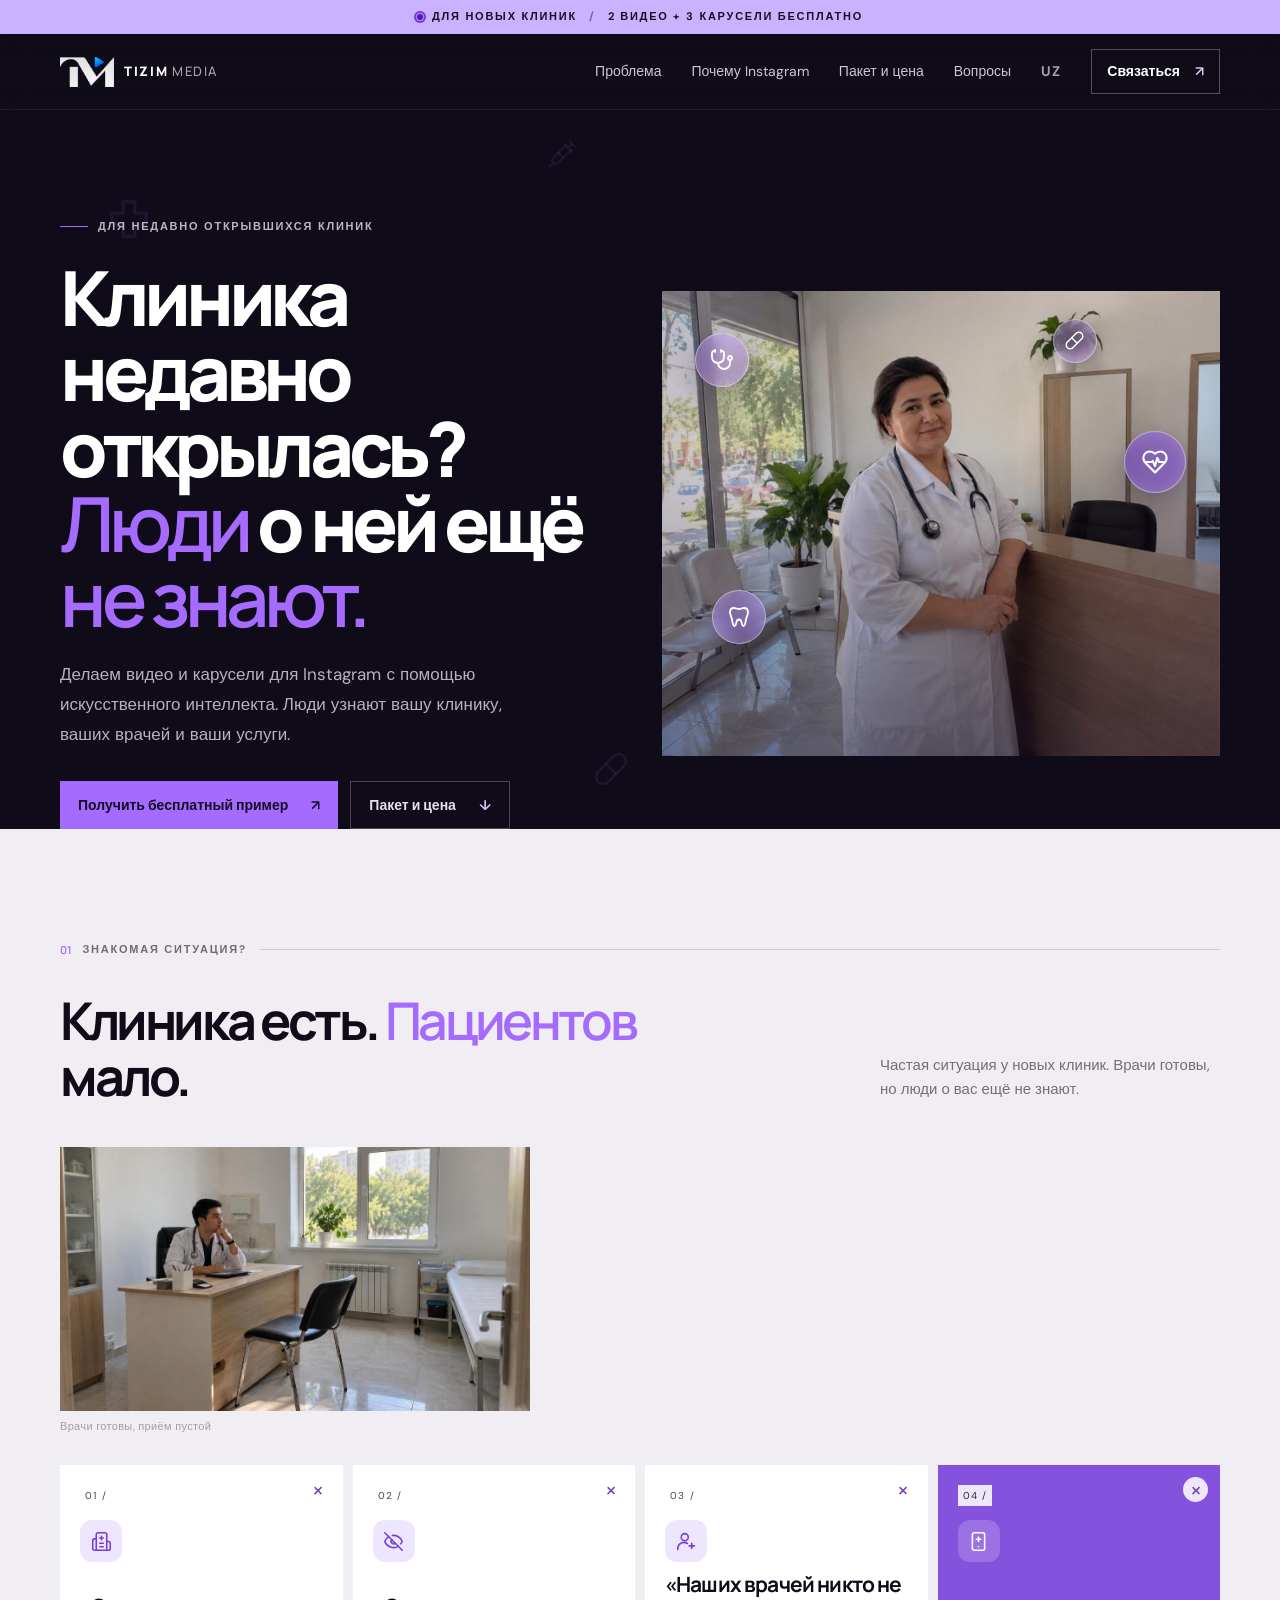
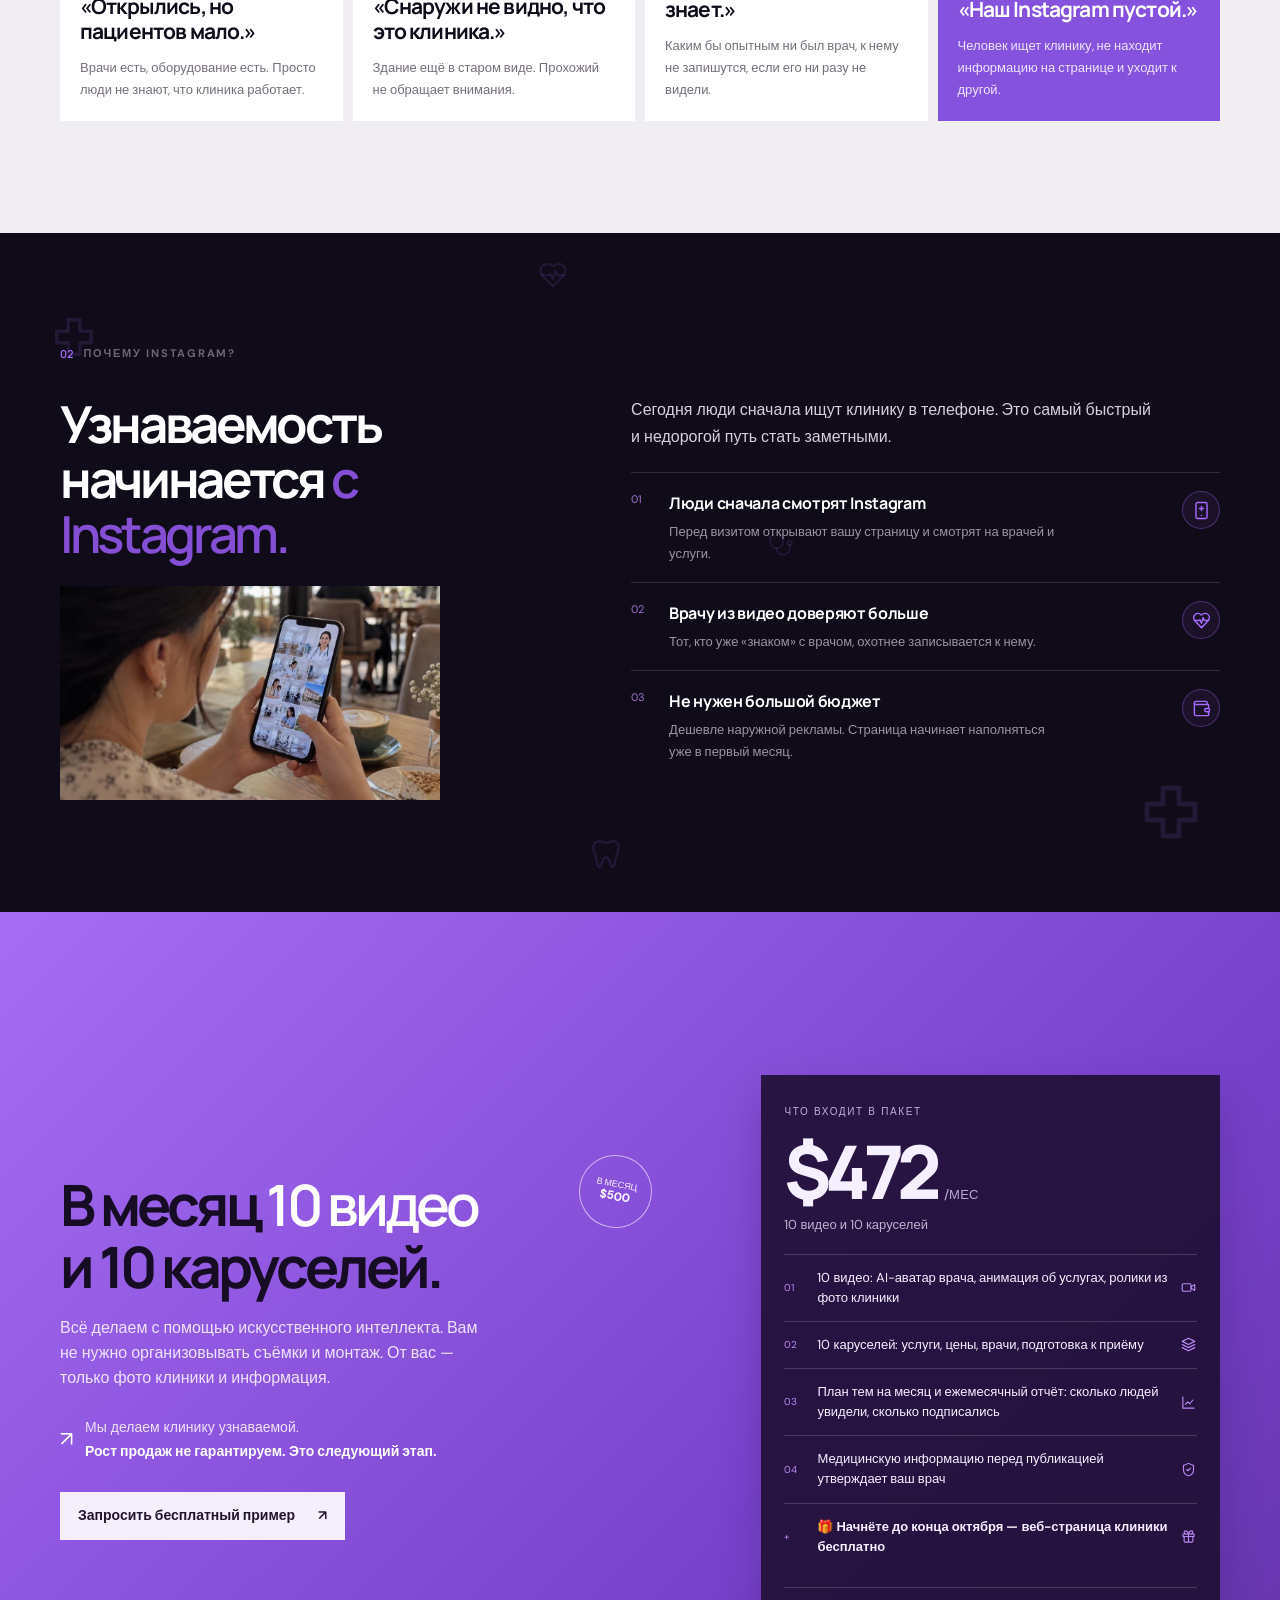
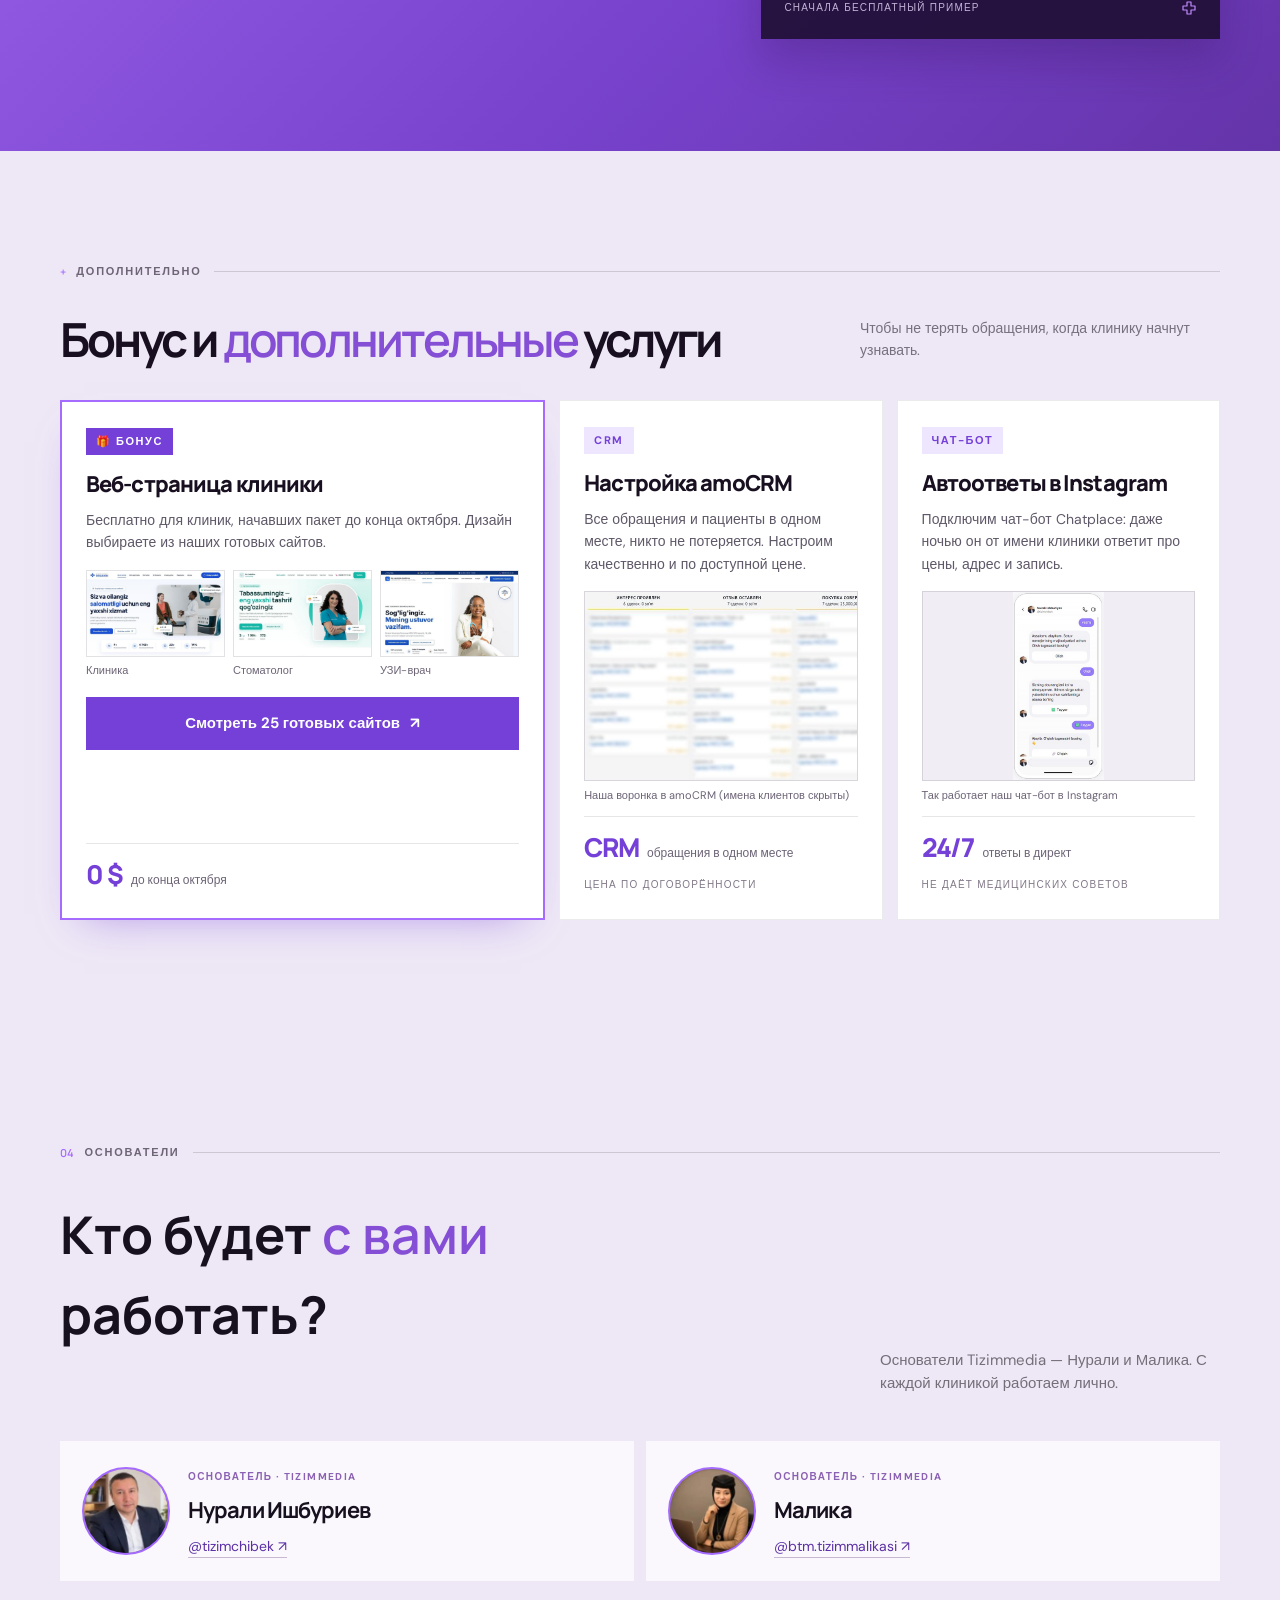
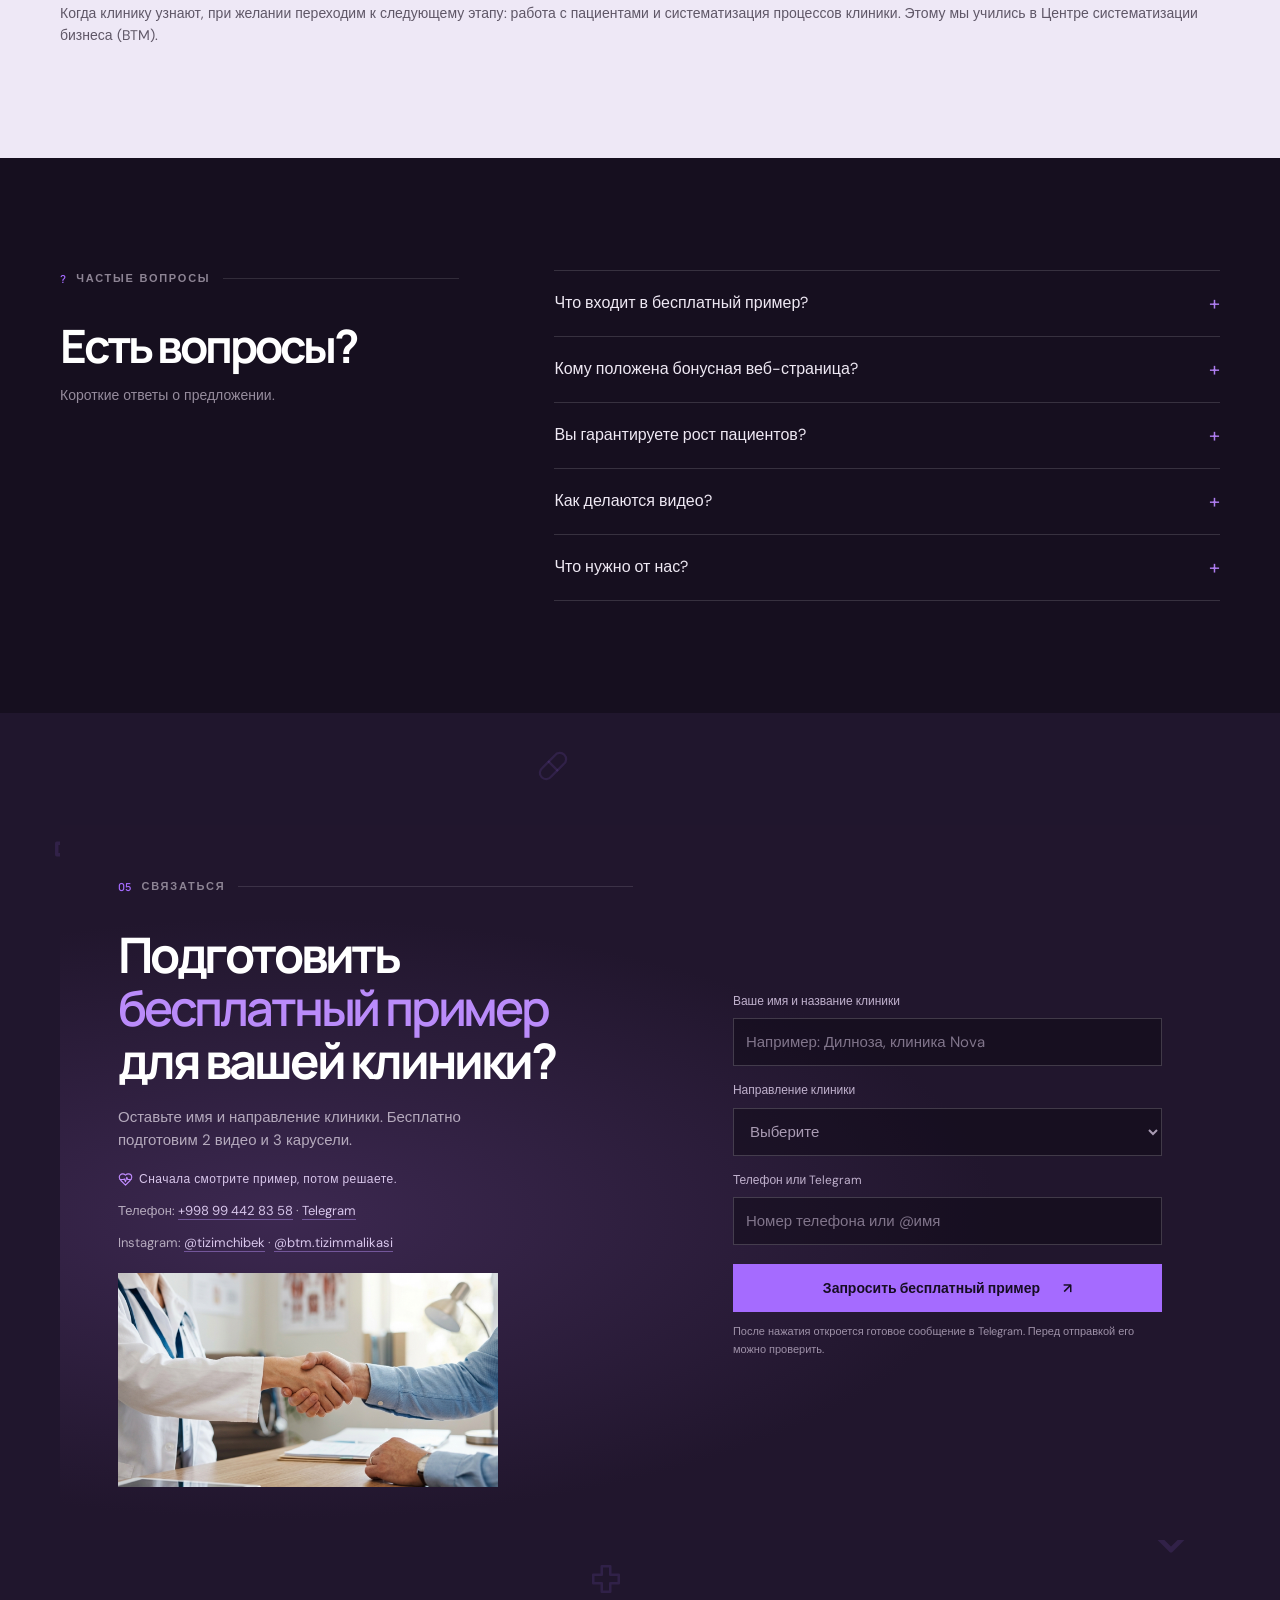
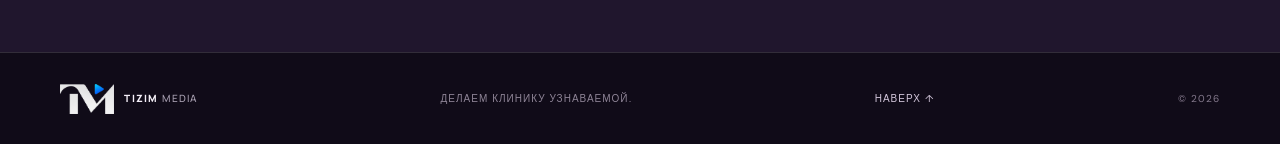
==== ru/index.html @ add9dafe "Animatsiyalar va tibbiy ikonkalar qo'shildi - Tibbiy SVG ikonkalar to'plami (stetoskop, yurak urishi" ====
<!doctype html>
<html lang="ru">
  <head>
    <meta charset="UTF-8" />
    <meta name="viewport" content="width=device-width, initial-scale=1.0" />
    <meta name="theme-color" content="#100b18" />
    <meta name="description" content="Tizimmedia — видео и карусели для Instagram новых клиник с помощью ИИ. 10 видео + 10 каруселей в месяц — $500. Сначала бесплатный пример." />
    <title>Tizimmedia — сделаем вашу новую клинику узнаваемой в Instagram</title>
    <link rel="canonical" href="https://taklif.tizimchibek.uz/ru/" />
    <link rel="alternate" hreflang="uz" href="https://taklif.tizimchibek.uz/" />
    <link rel="alternate" hreflang="ru" href="https://taklif.tizimchibek.uz/ru/" />
    <meta property="og:type" content="website" />
    <meta property="og:site_name" content="Tizimmedia" />
    <meta property="og:locale" content="ru_RU" />
    <meta property="og:url" content="https://taklif.tizimchibek.uz/ru/" />
    <meta property="og:title" content="Tizimmedia — сделаем вашу новую клинику узнаваемой в Instagram" />
    <meta property="og:description" content="10 видео и 10 каруселей в месяц — $500. Сначала 2 видео и 3 карусели бесплатно." />
    <meta property="og:image" content="https://taklif.tizimchibek.uz/og-image-ru.png" />
    <meta property="og:image:width" content="1200" />
    <meta property="og:image:height" content="630" />
    <meta name="twitter:card" content="summary_large_image" />
    <meta name="twitter:image" content="https://taklif.tizimchibek.uz/og-image-ru.png" />
    <link rel="icon" type="image/png" href="../favicon.png" />
    <link rel="preconnect" href="https://fonts.googleapis.com" />
    <link rel="preconnect" href="https://fonts.gstatic.com" crossorigin />
    <link href="https://fonts.googleapis.com/css2?family=DM+Sans:wght@400;500;600;700&family=Manrope:wght@400;500;600;700;800&display=swap" rel="stylesheet" />
    <link rel="stylesheet" href="../styles.css" />
    <link rel="stylesheet" href="../motion.css" />
    <script src="../app.js" defer></script>
  </head>
  <body>
    <svg class="icon-sprite" width="0" height="0" aria-hidden="true" focusable="false"><defs><symbol id="i-stetho" viewBox="0 0 24 24"><path d="M11 2v2M5 2v2"/><path d="M5 3H4a2 2 0 0 0-2 2v4a6 6 0 0 0 12 0V5a2 2 0 0 0-2-2h-1"/><path d="M8 15a6 6 0 0 0 12 0v-3"/><circle cx="20" cy="10" r="2"/></symbol><symbol id="i-heart" viewBox="0 0 24 24"><path d="M19 14c1.5-1.5 3-3.2 3-5.5A5.5 5.5 0 0 0 16.5 3c-1.8 0-3 .5-4.5 2-1.5-1.5-2.7-2-4.5-2A5.5 5.5 0 0 0 2 8.5c0 2.3 1.5 4 3 5.5l7 7Z"/><path d="M3.2 12h6.3l.5-1 2 4.5 2-7 1.5 3.5h5.3"/></symbol><symbol id="i-tooth" viewBox="0 0 24 24"><path d="M7 3C4.5 3 3 5 3 7.5c0 2 1 3.5 1.5 5 .6 2 .8 4 1.3 6 .3 1.3.8 2.5 1.7 2.5 1.2 0 1.4-1.6 1.7-3 .3-1.6.7-3.5 2.8-3.5s2.5 1.9 2.8 3.5c.3 1.4.5 3 1.7 3 .9 0 1.4-1.2 1.7-2.5.5-2 .7-4 1.3-6 .5-1.5 1.5-3 1.5-5C21 5 19.5 3 17 3c-2 0-3 1-5 1S9 3 7 3Z"/></symbol><symbol id="i-pill" viewBox="0 0 24 24"><path d="m10.5 20.5 10-10a5 5 0 1 0-7-7l-10 10a5 5 0 1 0 7 7Z"/><path d="m8.5 8.5 7 7"/></symbol><symbol id="i-cross" viewBox="0 0 24 24"><path d="M9 3h6v6h6v6h-6v6H9v-6H3V9h6z"/></symbol><symbol id="i-hospital" viewBox="0 0 24 24"><path d="M12 6v4M14 8h-4M14 14h-4M14 18h-4"/><path d="M18 12h2a2 2 0 0 1 2 2v6a2 2 0 0 1-2 2H4a2 2 0 0 1-2-2v-9a2 2 0 0 1 2-2h2"/><path d="M18 22V4a2 2 0 0 0-2-2H8a2 2 0 0 0-2 2v18"/></symbol><symbol id="i-eyeoff" viewBox="0 0 24 24"><path d="M10.7 5.1A10.7 10.7 0 0 1 22 12a13 13 0 0 1-1.7 2.7"/><path d="M14.1 14.2a3 3 0 0 1-4.2-4.2"/><path d="M17.5 17.5A10.7 10.7 0 0 1 2 12a13.2 13.2 0 0 1 4.5-5.5"/><path d="m2 2 20 20"/></symbol><symbol id="i-doctor" viewBox="0 0 24 24"><circle cx="10" cy="7" r="4"/><path d="M2 21v-1a7 7 0 0 1 11-5.7"/><path d="M18 14v6M15 17h6"/></symbol><symbol id="i-phone" viewBox="0 0 24 24"><rect x="5" y="2" width="14" height="20" rx="2"/><path d="M12 18h.01"/><path d="M12 7v5M9.5 9.5h5"/></symbol><symbol id="i-wallet" viewBox="0 0 24 24"><path d="M19 7V4a1 1 0 0 0-1-1H5a2 2 0 0 0 0 4h15a1 1 0 0 1 1 1v4h-3a2 2 0 0 0 0 4h3a1 1 0 0 0 1-1v-2a1 1 0 0 0-1-1"/><path d="M3 5v14a2 2 0 0 0 2 2h15a1 1 0 0 0 1-1v-4"/></symbol><symbol id="i-video" viewBox="0 0 24 24"><path d="m16 13 5.2 3.5a.5.5 0 0 0 .8-.4V7.9a.5.5 0 0 0-.8-.4L16 11"/><rect x="2" y="6" width="14" height="12" rx="2"/></symbol><symbol id="i-layers" viewBox="0 0 24 24"><path d="m12 2 10 5-10 5L2 7z"/><path d="m2 17 10 5 10-5M2 12l10 5 10-5"/></symbol><symbol id="i-chart" viewBox="0 0 24 24"><path d="M3 3v18h18"/><path d="m7 15 4-4 3 3 5-6"/></symbol><symbol id="i-shield" viewBox="0 0 24 24"><path d="M20 13c0 5-3.5 7.5-7.7 8.9a1 1 0 0 1-.6 0C7.5 20.5 4 18 4 13V6a1 1 0 0 1 1-1c2 0 4.5-1.2 6.2-2.7a1.2 1.2 0 0 1 1.6 0C14.5 3.8 17 5 19 5a1 1 0 0 1 1 1z"/><path d="m9 12 2 2 4-4"/></symbol><symbol id="i-gift" viewBox="0 0 24 24"><rect x="3" y="8" width="18" height="4" rx="1"/><path d="M12 8v13M19 12v7a2 2 0 0 1-2 2H7a2 2 0 0 1-2-2v-7"/><path d="M7.5 8a2.5 2.5 0 0 1 0-5C9 3 11 5 12 8c1-3 3-5 4.5-5a2.5 2.5 0 0 1 0 5"/></symbol><symbol id="i-syringe" viewBox="0 0 24 24"><path d="m18 2 4 4M17 7l3-3M14 4l6 6"/><path d="M19 9 8.7 19.3c-1 1-2.5 1-3.4 0l-.6-.6c-1-1-1-2.5 0-3.4L15 5"/><path d="m9 11 4 4M5 19l-3 3"/></symbol></defs></svg>
    <div class="announcement"><span class="announcement-dot"></span> ДЛЯ НОВЫХ КЛИНИК <span class="announcement-divider">/</span> 2 ВИДЕО + 3 КАРУСЕЛИ БЕСПЛАТНО</div>
    <header class="site-header">
      <a class="brand" href="#top" aria-label="На главную"><span class="brand-mark"><img src="../logo-mark.png" alt="Логотип Tizimmedia" /></span><span>TIZIM<span class="brand-light">MEDIA</span></span></a>
      <button class="menu-toggle" aria-label="Открыть меню" data-open-label="Открыть меню" data-close-label="Закрыть меню" aria-expanded="false"><span></span><span></span></button>
      <nav class="main-nav" aria-label="Главное меню">
        <a href="#muammo">Проблема</a><a href="#instagram">Почему Instagram</a><a href="#taklif">Пакет и цена</a><a href="#savollar">Вопросы</a><a class="nav-lang" href="../" lang="uz" hreflang="uz" aria-label="O‘zbekcha versiya">UZ</a>
        <a class="nav-cta" href="#aloqa">Связаться <span>↗</span></a>
      </nav>
    </header>

    <main id="top">
      <section class="hero section-wrap"><div class="med-bg" aria-hidden="true"><span><svg class="ico" aria-hidden="true"><use href="#i-cross"/></svg></span><span><svg class="ico" aria-hidden="true"><use href="#i-syringe"/></svg></span><span><svg class="ico" aria-hidden="true"><use href="#i-cross"/></svg></span><span><svg class="ico" aria-hidden="true"><use href="#i-pill"/></svg></span><span><svg class="ico" aria-hidden="true"><use href="#i-stetho"/></svg></span></div>
        <div class="hero-copy">
          <div class="eyebrow"><span class="eyebrow-line"></span> ДЛЯ НЕДАВНО ОТКРЫВШИХСЯ КЛИНИК</div>
          <h1>Клиника недавно открылась?<br /><span>Люди</span> о ней ещё <span>не знают.</span></h1>
          <p class="hero-lead">Делаем видео и карусели для Instagram с помощью искусственного интеллекта. Люди узнают вашу клинику, ваших врачей и ваши услуги.</p>
          <div class="hero-actions"><a class="button button-primary" href="#aloqa">Получить бесплатный пример <span>↗</span></a><a class="button button-quiet" href="#taklif">Пакет и цена <span>↓</span></a></div>
        </div>
        <div class="hero-art" aria-label="Пример Instagram-страницы клиники">
          <div class="art-glow"></div><div class="med-float" aria-hidden="true"><span class="med-chip chip-a"><svg class="ico" aria-hidden="true"><use href="#i-stetho"/></svg></span><span class="med-chip chip-b"><svg class="ico" aria-hidden="true"><use href="#i-heart"/></svg></span><span class="med-chip chip-c"><svg class="ico" aria-hidden="true"><use href="#i-tooth"/></svg></span><span class="med-chip chip-d"><svg class="ico" aria-hidden="true"><use href="#i-pill"/></svg></span><svg class="ecg" viewBox="0 0 600 70" preserveAspectRatio="none"><path d="M0 40h150l10-14 12 30 14-52 14 46 10-10h130l10-14 12 30 14-52 14 46 10-10H600"/></svg></div><div class="orbit orbit-one"></div><div class="orbit orbit-two"></div>
          <div class="art-cross">+</div>
          <div class="art-note note-top"><span class="note-icon">✳</span><span>ЗНАКОМИМ<br /><b>С КЛИНИКОЙ</b></span></div>
          <div class="phone-card">
            <div class="phone-top"><span class="phone-camera"></span><span>СТРАНИЦА КЛИНИКИ</span><span>•••</span></div>
            <div class="phone-image"><div class="image-halo"></div><div class="doctor-shape"><span class="doctor-head"></span><span class="doctor-body"></span></div><span class="image-caption">ЗНАКОМСТВО<br />С ВРАЧОМ</span><span class="image-tag">AI ВИДЕО</span></div>
            <div class="phone-controls"><span>♡</span><span>◇</span><span>⌑</span><span class="control-save">▱</span></div>
            <div class="phone-text"><b>Познакомьтесь с нашим врачом</b><br /><span>Опыт, услуги, время приёма</span></div>
          </div>
          <div class="art-note note-bottom"><span class="note-label">БЕСПЛАТНО</span><strong>05 <small>ШТ</small></strong><span>2 видео + 3 карусели</span><a href="#aloqa" aria-label="К бесплатному примеру">↗</a></div>
        </div>
      </section>

      <section class="problem section-pad" id="muammo">
        <div class="section-wrap"><div class="section-kicker"><span>01</span> ЗНАКОМАЯ СИТУАЦИЯ? <i></i></div><div class="problem-head"><h2>Клиника есть. <em>Пациентов</em> мало.</h2><p>Частая ситуация у новых клиник. Врачи готовы, но люди о вас ещё не знают.</p></div>
          <figure class="section-photo"><img src="../muammo-2.jpg" alt="Пустая регистратура недавно открывшейся клиники" loading="lazy" /><figcaption>Врачи готовы, приём пустой</figcaption></figure>
          <div class="problem-grid">
            <article class="problem-card"><span class="card-symbol">01 /</span><span class="problem-x">×</span><span class="card-ico"><svg class="ico" aria-hidden="true"><use href="#i-hospital"/></svg></span><h3>«Открылись, но пациентов мало.»</h3><p>Врачи есть, оборудование есть. Просто люди не знают, что клиника работает.</p></article><article class="problem-card"><span class="card-symbol">02 /</span><span class="problem-x">×</span><span class="card-ico"><svg class="ico" aria-hidden="true"><use href="#i-eyeoff"/></svg></span><h3>«Снаружи не видно, что это клиника.»</h3><p>Здание ещё в старом виде. Прохожий не обращает внимания.</p></article><article class="problem-card"><span class="card-symbol">03 /</span><span class="problem-x">×</span><span class="card-ico"><svg class="ico" aria-hidden="true"><use href="#i-doctor"/></svg></span><h3>«Наших врачей никто не знает.»</h3><p>Каким бы опытным ни был врач, к нему не запишутся, если его ни разу не видели.</p></article><article class="problem-card problem-card-violet"><span class="card-symbol">04 /</span><span class="problem-x">×</span><span class="card-ico"><svg class="ico" aria-hidden="true"><use href="#i-phone"/></svg></span><h3>«Наш Instagram пустой.»</h3><p>Человек ищет клинику, не находит информацию на странице и уходит к другой.</p></article>
          </div>
        </div>
      </section>

      <section class="advantages section-pad" id="instagram"><div class="med-bg" aria-hidden="true"><span><svg class="ico" aria-hidden="true"><use href="#i-cross"/></svg></span><span><svg class="ico" aria-hidden="true"><use href="#i-heart"/></svg></span><span><svg class="ico" aria-hidden="true"><use href="#i-cross"/></svg></span><span><svg class="ico" aria-hidden="true"><use href="#i-tooth"/></svg></span><span><svg class="ico" aria-hidden="true"><use href="#i-stetho"/></svg></span></div><div class="section-wrap"><div class="section-kicker"><span>02</span> ПОЧЕМУ INSTAGRAM? <i></i></div><div class="advantage-layout"><h2>Узнаваемость начинается <em>с Instagram.</em></h2><div class="advantage-list"><p class="advantage-lead">Сегодня люди сначала ищут клинику в телефоне. Это самый быстрый и недорогой путь стать заметными.</p><article><span>01</span><div><h3>Люди сначала смотрят Instagram</h3><p>Перед визитом открывают вашу страницу и смотрят на врачей и услуги.</p></div><span class="advantage-mark"><svg class="ico" aria-hidden="true"><use href="#i-phone"/></svg></span></article><article><span>02</span><div><h3>Врачу из видео доверяют больше</h3><p>Тот, кто уже «знаком» с врачом, охотнее записывается к нему.</p></div><span class="advantage-mark"><svg class="ico" aria-hidden="true"><use href="#i-heart"/></svg></span></article><article><span>03</span><div><h3>Не нужен большой бюджет</h3><p>Дешевле наружной рекламы. Страница начинает наполняться уже в первый месяц.</p></div><span class="advantage-mark"><svg class="ico" aria-hidden="true"><use href="#i-wallet"/></svg></span></article></div></div></div></section>

      <section class="offer section-pad" id="taklif"><div class="section-wrap"><div class="section-kicker"><span>03</span> ПАКЕТ И ЦЕНА <i></i></div><div class="offer-layout"><div class="offer-copy"><div class="offer-sticker">В МЕСЯЦ<br /><span>$500</span></div><h2>В месяц <em>10 видео</em><br />и 10 каруселей.</h2><p>Всё делаем с помощью искусственного интеллекта. Вам не нужно организовывать съёмки и монтаж. От вас — только фото клиники и информация.</p><div class="offer-choice"><span class="choice-icon">↗</span><span>Мы делаем клинику узнаваемой.<br /><b>Рост продаж не гарантируем. Это следующий этап.</b></span></div><a class="button button-light" href="#aloqa">Запросить бесплатный пример <span>↗</span></a></div><div class="offer-includes"><span class="offer-overline">ЧТО ВХОДИТ В ПАКЕТ</span><div class="offer-count">$500<span>/МЕС</span></div><p>10 видео и 10 каруселей</p><div class="include-row"><span>01</span><span>10 видео: AI-аватар врача, анимация об услугах, ролики из фото клиники</span><span class="include-ico"><svg class="ico" aria-hidden="true"><use href="#i-video"/></svg></span></div><div class="include-row"><span>02</span><span>10 каруселей: услуги, цены, врачи, подготовка к приёму</span><span class="include-ico"><svg class="ico" aria-hidden="true"><use href="#i-layers"/></svg></span></div><div class="include-row"><span>03</span><span>План тем на месяц и ежемесячный отчёт: сколько людей увидели, сколько подписались</span><span class="include-ico"><svg class="ico" aria-hidden="true"><use href="#i-chart"/></svg></span></div><div class="include-row"><span>04</span><span>Медицинскую информацию перед публикацией утверждает ваш врач</span><span class="include-ico"><svg class="ico" aria-hidden="true"><use href="#i-shield"/></svg></span></div><div class="include-row"><span>+</span><span><b>🎁 Начнёте до конца октября — веб-страница клиники бесплатно</b></span><span class="include-ico"><svg class="ico" aria-hidden="true"><use href="#i-gift"/></svg></span></div><div class="no-strings">СНАЧАЛА БЕСПЛАТНЫЙ ПРИМЕР <span><svg class="ico" aria-hidden="true"><use href="#i-cross"/></svg></span></div></div></div></div></section>

      <section class="packages section-pad" id="xizmatlar"><div class="section-wrap"><div class="section-kicker"><span>+</span> ДОПОЛНИТЕЛЬНО <i></i></div><div class="packages-head"><h2>Бонус и <em>дополнительные</em> услуги</h2><p>Чтобы не терять обращения, когда клинику начнут узнавать.</p></div><div class="xgrid"><article class="xcard xbonus"><span class="xtag">🎁 БОНУС</span><h3>Веб-страница клиники</h3><p>Бесплатно для клиник, начавших пакет до конца октября. Дизайн выбираете из наших готовых сайтов.</p><div class="xshots"><a href="http://web.tizimchibek.uz/02-bolajon-klinikasi/" target="_blank" rel="noopener noreferrer"><img src="../site-klinika.jpg" alt="Клиника" loading="lazy" /><span>Клиника</span></a><a href="http://web.tizimchibek.uz/17-stomatolog/" target="_blank" rel="noopener noreferrer"><img src="../site-stomatolog.jpg" alt="Стоматолог" loading="lazy" /><span>Стоматолог</span></a><a href="http://web.tizimchibek.uz/19-uzi-doktor/" target="_blank" rel="noopener noreferrer"><img src="../site-uzi.jpg" alt="УЗИ-врач" loading="lazy" /><span>УЗИ-врач</span></a></div><a class="xbtn" href="http://web.tizimchibek.uz/" target="_blank" rel="noopener noreferrer">Смотреть 25 готовых сайтов <span>↗</span></a><div class="xmeta"><b>0 $</b> до конца октября</div></article><article class="xcard"><span class="xtag">CRM</span><h3>Настройка amoCRM</h3><p>Все обращения и пациенты в одном месте, никто не потеряется. Настроим качественно и по доступной цене.</p><figure class="xshot"><img src="../shot-amocrm.jpg" alt="Наша воронка в amoCRM (имена клиентов скрыты)" loading="lazy" /><figcaption>Наша воронка в amoCRM (имена клиентов скрыты)</figcaption></figure><div class="xmeta"><b>CRM</b> обращения в одном месте</div><div class="xnote">ЦЕНА ПО ДОГОВОРЁННОСТИ</div></article><article class="xcard"><span class="xtag">ЧАТ-БОТ</span><h3>Автоответы в Instagram</h3><p>Подключим чат-бот Chatplace: даже ночью он от имени клиники ответит про цены, адрес и запись.</p><figure class="xshot xphone"><img src="../shot-chatbot.jpg" alt="Так работает наш чат-бот в Instagram" loading="lazy" /><figcaption>Так работает наш чат-бот в Instagram</figcaption></figure><div class="xmeta"><b>24/7</b> ответы в директ</div><div class="xnote">НЕ ДАЁТ МЕДИЦИНСКИХ СОВЕТОВ</div></article></div></div></section>

      <section class="team section-pad" id="jamoa"><div class="section-wrap"><div class="section-kicker"><span>04</span> ОСНОВАТЕЛИ <i></i></div><div class="problem-head"><h2>Кто будет <em>с вами</em> работать?</h2><p>Основатели Tizimmedia — Нурали и Малика. С каждой клиникой работаем лично.</p></div>
        <div class="team-grid">
          <article class="team-card"><span class="team-avatar"><img src="../nurali.jpg" alt="Нурали Ишбуриев" loading="lazy" /></span><div><span class="team-role">ОСНОВАТЕЛЬ · TIZIMMEDIA</span><h3>Нурали Ишбуриев</h3><a class="team-link" href="https://www.instagram.com/tizimchibek/" target="_blank" rel="noopener noreferrer">@tizimchibek <span>↗</span></a></div></article>
          <article class="team-card"><span class="team-avatar"><img src="../malika.jpg" alt="Малика" loading="lazy" /></span><div><span class="team-role">ОСНОВАТЕЛЬ · TIZIMMEDIA</span><h3>Малика</h3><a class="team-link" href="https://www.instagram.com/btm.tizimmalikasi/" target="_blank" rel="noopener noreferrer">@btm.tizimmalikasi <span>↗</span></a></div></article>
        </div>
        <p class="team-note">Когда клинику узнают, при желании переходим к следующему этапу: работа с пациентами и систематизация процессов клиники. Этому мы учились в Центре систематизации бизнеса (BTM).</p>
      </div></section>

      <section class="faq section-pad" id="savollar"><div class="section-wrap faq-layout"><div><div class="section-kicker"><span>?</span> ЧАСТЫЕ ВОПРОСЫ <i></i></div><h2>Есть вопросы?</h2><p class="faq-intro">Короткие ответы о предложении.</p></div><div class="faq-list"><details><summary>Что входит в бесплатный пример?<span>+</span></summary><p>Готовим для вашей клиники 2 видео и 3 карусели. Понравится — продолжим, нет — на этом остановимся. Продолжать не обязательно.</p></details><details><summary>Кому положена бонусная веб-страница?<span>+</span></summary><p>Клиникам, которые начнут месячный пакет до конца октября. Дизайн выбираете из готовых сайтов на web.tizimchibek.uz, мы наполняем его данными вашей клиники.</p></details><details><summary>Вы гарантируете рост пациентов?<span>+</span></summary><p>Нет. Наша задача — сделать клинику узнаваемой, а страницу в Instagram полной и вызывающей доверие. Систематизация потока пациентов — отдельный этап.</p></details><details><summary>Как делаются видео?<span>+</span></summary><p>С помощью искусственного интеллекта. С согласия врача создаём его AI-аватар, либо делаем анимационные ролики об услугах и ролики из фото клиники. Несуществующих врачей и пациентов не показываем.</p></details><details><summary>Что нужно от нас?<span>+</span></summary><p>Фото клиники и врачей, список услуг и цен, а также специалист, который проверит медицинскую информацию.</p></details></div></div></section>

      <section class="contact section-pad" id="aloqa"><div class="med-bg" aria-hidden="true"><span><svg class="ico" aria-hidden="true"><use href="#i-cross"/></svg></span><span><svg class="ico" aria-hidden="true"><use href="#i-pill"/></svg></span><span><svg class="ico" aria-hidden="true"><use href="#i-heart"/></svg></span><span><svg class="ico" aria-hidden="true"><use href="#i-cross"/></svg></span><span><svg class="ico" aria-hidden="true"><use href="#i-syringe"/></svg></span></div><div class="section-wrap contact-panel"><div class="contact-copy"><div class="section-kicker"><span>05</span> СВЯЗАТЬСЯ <i></i></div><h2>Подготовить <em>бесплатный пример</em> для вашей клиники?</h2><p>Оставьте имя и направление клиники. Бесплатно подготовим 2 видео и 3 карусели.</p><div class="contact-note"><span class="beat"><svg class="ico" aria-hidden="true"><use href="#i-heart"/></svg></span> Сначала смотрите пример, потом решаете.</div><div class="contact-social">Телефон: <a href="tel:+998994428358">+998 99 442 83 58</a> · <a href="https://t.me/+998994428358" target="_blank" rel="noopener noreferrer">Telegram</a></div><div class="contact-social">Instagram: <a href="https://www.instagram.com/tizimchibek/" target="_blank" rel="noopener noreferrer">@tizimchibek</a> · <a href="https://www.instagram.com/btm.tizimmalikasi/" target="_blank" rel="noopener noreferrer">@btm.tizimmalikasi</a></div></div><form class="lead-form" id="lead-form"><label for="clinic-name">Ваше имя и название клиники</label><input id="clinic-name" name="name" autocomplete="name" placeholder="Например: Дилноза, клиника Nova" required /><label for="clinic-focus">Направление клиники</label><select id="clinic-focus" name="focus" required><option value="" disabled selected>Выберите</option><option>Стоматология</option><option>Лаборатория и диагностика</option><option>Многопрофильная клиника</option><option>Клиника красоты</option><option>Другое</option></select><label for="clinic-contact">Телефон или Telegram</label><input id="clinic-contact" name="contact" placeholder="Номер телефона или @имя" required /><button class="button button-primary form-submit" type="submit">Запросить бесплатный пример <span>↗</span></button><p class="form-privacy" id="form-privacy">После нажатия откроется готовое сообщение в Telegram. Перед отправкой его можно проверить.</p><div class="form-status" id="form-status" role="status" aria-live="polite"></div></form></div></section>
    </main>
    <footer class="site-footer"><a class="brand" href="#top"><span class="brand-mark"><img src="../logo-mark.png" alt="Логотип Tizimmedia" /></span><span>TIZIM<span class="brand-light">MEDIA</span></span></a><p>ДЕЛАЕМ КЛИНИКУ УЗНАВАЕМОЙ.</p><a class="footer-up" href="#top">НАВЕРХ ↑</a><span class="footer-year">© 2026</span></footer>  </body>
</html>
---- styles.css ----
:root{--ink:#100b18;--ink-soft:#1b1326;--paper:#f3f0f6;--white:#fff;--violet:#a56bff;--violet-dark:#7440d7;--lavender:#dac4ff;--lilac:#eee5ff;--muted:#88818f;--line:rgba(255,255,255,.14);--dark-line:rgba(16,11,24,.15);--font:"DM Sans",sans-serif;--display:"Manrope",sans-serif}*{box-sizing:border-box}html{scroll-behavior:smooth;scroll-padding-top:88px}body{margin:0;background:var(--ink);color:var(--white);font-family:var(--font);font-size:15px;line-height:1.55;-webkit-font-smoothing:antialiased}a{color:inherit;text-decoration:none}button,input,select{font:inherit}.section-wrap{width:min(1160px,calc(100% - 64px));margin-inline:auto}.section-pad{padding-block:112px}.announcement{height:34px;display:flex;align-items:center;justify-content:center;gap:9px;background:#cbb2ff;color:#1a1125;font-size:9px;font-weight:700;letter-spacing:.16em}.announcement-dot{width:6px;height:6px;border-radius:50%;background:#511cb3;box-shadow:0 0 0 3px #b58aff}.announcement-divider{opacity:.5;margin-inline:3px}.site-header{height:76px;padding-inline:max(32px,calc((100% - 1160px)/2));display:flex;align-items:center;justify-content:space-between;background:rgba(16,11,24,.91);backdrop-filter:blur(14px);position:sticky;top:0;z-index:20;border-bottom:1px solid rgba(255,255,255,.07)}.brand{display:flex;align-items:center;gap:10px;font-family:var(--display);font-size:13px;letter-spacing:.12em;font-weight:800}.brand-mark{width:34px;height:34px;border:1px solid var(--violet);display:grid;place-items:center;position:relative;color:white;font-size:19px;letter-spacing:-.08em}.brand-mark>span{color:var(--violet);font-size:12px;position:absolute;right:2px;top:-4px}.brand-light{font-weight:500;color:#a8a0b1;margin-left:4px}.main-nav{display:flex;align-items:center;gap:30px;font-size:12px;color:#cdc6d3}.main-nav>a:not(.nav-cta):hover,.footer-up:hover{color:var(--lavender)}.nav-cta{padding:11px 15px;border:1px solid rgba(255,255,255,.28);color:#fff;font-weight:600}.nav-cta span{color:var(--lavender);padding-left:12px}.menu-toggle{display:none}.hero{min-height:646px;padding-top:108px;position:relative;display:grid;grid-template-columns:1.02fr .98fr;align-items:center;gap:22px}.eyebrow,.section-kicker{font-size:9px;font-weight:700;letter-spacing:.16em;color:#beb4c8;display:flex;align-items:center;gap:10px}.eyebrow-line{width:28px;height:1px;background:var(--violet)}h1,h2,h3,p{margin-top:0}h1,h2,h3{font-family:var(--display)}h1{font-size:clamp(45px,6.1vw,76px);line-height:.99;letter-spacing:-.07em;margin:25px 0 24px;font-weight:800}h1>span,h2 em{font-style:normal;color:var(--violet);font-weight:600}.hero-lead{max-width:460px;font-size:16px;color:#b8b0bf;line-height:1.75}.hero-actions{display:flex;gap:12px;align-items:center;margin-top:32px}.button{min-height:48px;padding:0 18px;display:inline-flex;align-items:center;justify-content:center;gap:23px;font-weight:600;font-size:12px;border:0;cursor:pointer;transition:transform .2s,background .2s}.button:hover{transform:translateY(-2px)}.button-primary{background:var(--violet);color:#160d23}.button-primary:hover{background:#bf9aff}.button-quiet{color:#e6dfee;border:1px solid rgba(255,255,255,.24)}.button-quiet:hover{background:rgba(255,255,255,.06)}.button-quiet span{color:var(--lavender)}.hero-footnote{display:flex;align-items:center;gap:10px;color:#968ca0;font-size:10px;margin-top:29px}.check-ring{width:17px;height:17px;border:1px solid #9d70df;color:#cbaeff;border-radius:50%;text-align:center;line-height:15px}.hero-art{min-height:465px;position:relative;overflow:hidden;background:radial-gradient(ellipse at 57% 45%,#bc82ff 0,#a866f1 20%,#5934a7 48%,#211331 72%,#15101c 100%)}.art-glow{position:absolute;inset:0;background:linear-gradient(135deg,rgba(242,230,255,.26),transparent 36%,rgba(16,11,24,.25) 70%)}.orbit{position:absolute;width:360px;height:145px;border:1px solid rgba(246,235,255,.75);border-radius:50%;top:40%;left:30%;transform:translate(-50%,-50%) rotate(-37deg);box-shadow:0 0 20px rgba(242,225,255,.26),inset 0 0 20px rgba(207,171,255,.2)}.orbit-two{width:375px;height:130px;border-color:rgba(224,194,255,.5);transform:translate(-50%,-50%) rotate(40deg)}.art-cross{position:absolute;right:37px;top:28px;font:200 80px/1 var(--display);color:#f2dcff;text-shadow:0 4px 25px #a56bff}.phone-card{position:absolute;z-index:2;left:50%;top:48%;width:234px;height:345px;transform:translate(-50%,-50%) rotate(-7deg);background:#f5f0fa;border:5px solid #1b1521;border-radius:26px;box-shadow:0 28px 60px rgba(0,0,0,.48),0 0 0 1px rgba(255,255,255,.3);color:#17121d;overflow:hidden}.phone-top{height:34px;display:flex;align-items:center;justify-content:space-between;padding-inline:12px;font-size:8px;font-weight:700}.phone-camera{width:29px;height:6px;border-radius:6px;background:#241c29;position:absolute;top:6px;left:calc(50% - 15px)}.phone-image{height:245px;position:relative;overflow:hidden;background:linear-gradient(140deg,#ecdfff,#ac72f2 53%,#6e3cc7)}.image-halo{position:absolute;width:168px;height:168px;right:-44px;top:20px;border-radius:50%;background:rgba(239,215,255,.64);filter:blur(1px)}.doctor-shape{position:absolute;width:118px;height:205px;right:36px;bottom:-40px}.doctor-head{position:absolute;display:block;width:75px;height:93px;left:17px;top:0;background:linear-gradient(135deg,#f9eefc,#a891ad 75%);border-radius:45% 49% 35% 40%;box-shadow:inset -10px -1px 0 rgba(61,43,79,.2);transform:rotate(-7deg)}.doctor-body{position:absolute;display:block;left:1px;top:75px;width:120px;height:155px;background:linear-gradient(120deg,#faf6fc 3%,#b9abbf 48%,#746280);clip-path:polygon(28% 0,68% 0,100% 25%,81% 100%,0 100%,10% 25%);border-radius:40% 40% 0 0}.image-caption{position:absolute;z-index:2;left:13px;top:85px;font:800 23px/.98 var(--display);letter-spacing:-.07em;color:#251535}.image-tag{position:absolute;left:12px;top:14px;font-size:7px;letter-spacing:.14em;color:#30203c}.phone-controls{height:25px;padding:4px 12px;display:flex;gap:10px;font-size:17px;line-height:17px}.control-save{margin-left:auto}.phone-text{padding:2px 12px;font-size:9px}.phone-text span{color:#726b79;font-size:8px}.art-note{position:absolute;z-index:4;background:#f5effa;color:#19121f;box-shadow:0 12px 30px rgba(20,5,40,.22)}.note-top{left:19px;top:65px;padding:12px 14px;display:flex;gap:9px;align-items:center;font-size:8px;letter-spacing:.09em;line-height:1.35}.note-top b{font-size:8px}.note-icon{font-size:25px;color:#8d55d8}.note-bottom{right:17px;bottom:37px;padding:12px 14px;width:144px}.note-label{display:block;font-size:7px;letter-spacing:.12em}.note-bottom strong{display:block;font:800 38px/.95 var(--display);color:#8f4fea;margin:5px 0}.note-bottom strong small{font-size:13px}.note-bottom>span:nth-of-type(2){font-size:8px;color:#6d6673}.note-bottom a{position:absolute;right:12px;bottom:12px;font-size:18px}.art-stamp{position:absolute;z-index:2;bottom:33px;left:23px;font:700 8px/1.35 var(--display);letter-spacing:.1em;color:#f4eaff;transform:rotate(-9deg)}.art-stamp span{color:#e7bbff}.hero-index{position:absolute;left:0;right:0;bottom:30px;display:flex;align-items:center;gap:14px;color:#82798a;font-size:8px;letter-spacing:.13em}.index-line{height:1px;width:45px;background:#7e5ba5}.section-kicker{color:#8d8494;margin-bottom:34px}.section-kicker>span{color:var(--violet);font:600 11px var(--display);letter-spacing:.02em}.section-kicker i{height:1px;background:rgba(255,255,255,.12);flex:1;margin-left:3px}.intro-grid{display:grid;grid-template-columns:1fr .7fr;gap:100px;align-items:center}.intro h2,.problem h2,.stakes h2,.system h2,.advantages h2,.showcase h2,.offer h2,.packages h2,.faq h2,.contact h2{font-size:clamp(38px,5vw,58px);letter-spacing:-.065em;line-height:1.08;margin-bottom:0}.intro-copy p{color:#aaa2b2;font-size:14px;line-height:1.8}.text-signature{margin-top:26px;font-size:8px;letter-spacing:.18em;color:#e7def0}.text-signature span{color:var(--violet);margin-inline:5px}.intro-ribbon{height:58px;margin-top:63px;padding-inline:20px;border-top:1px solid var(--line);border-bottom:1px solid var(--line);display:flex;align-items:center;justify-content:space-between;gap:16px;font:600 8px var(--display);letter-spacing:.13em;color:#a39aaa}.ribbon-star{font-size:21px;color:var(--violet)}.problem{background:#f0edf3;color:var(--ink)}.problem .section-kicker{color:#716b76}.problem .section-kicker i{background:var(--dark-line)}.problem-head{display:flex;align-items:end;justify-content:space-between;gap:35px;margin-bottom:42px}.problem-head h2{max-width:580px;font-size:clamp(36px,4.5vw,52px)}.problem-head p{max-width:340px;font-size:12px;color:#746e79;margin-bottom:4px}.problem-grid{display:grid;grid-template-columns:repeat(4,1fr);gap:10px}.problem-card{min-height:260px;padding:20px;background:#fff;position:relative;display:flex;flex-direction:column}.card-symbol{font-size:8px;letter-spacing:.12em;color:#867d8c}.problem-x{font-size:22px;color:#9261df;position:absolute;right:20px;top:12px}.problem-card h3{font-size:21px;letter-spacing:-.04em;line-height:1.18;margin:auto 0 13px}.problem-card p{font-size:10px;color:#766f7a;line-height:1.7;margin:0;max-width:200px}.problem-card-violet{background:#8552dd;color:#fff}.problem-card-violet .card-symbol,.problem-card-violet p{color:#ede3fa}.problem-card-violet .problem-x{color:white}.stakes{display:grid;grid-template-columns:1fr .8fr;align-items:center;gap:70px}.stakes-copy h2{max-width:520px;font-size:48px}.stakes-copy p{max-width:460px;color:#a9a0b0;font-size:13px;line-height:1.8;margin:23px 0}.text-link{font-size:11px;color:#e6d9f4;border-bottom:1px solid #73569a;padding-bottom:7px}.text-link span{color:var(--violet);margin-left:16px}.stakes-visual{height:365px;position:relative;display:grid;place-items:center;overflow:hidden;background:radial-gradient(ellipse at 50% 48%,#a46bf0,#482774 43%,#21172d 72%,#17111f 100%)}.stakes-ring{position:absolute;width:250px;height:250px;border:1px solid rgba(240,225,255,.78);border-radius:50%;box-shadow:0 0 30px rgba(230,193,255,.28),inset 0 0 25px rgba(230,193,255,.23)}.ring-a{transform:scaleX(1.65) rotate(43deg)}.ring-b{width:180px;height:180px;transform:scaleX(1.8) rotate(-49deg);border-color:rgba(224,193,255,.51)}.stakes-core{z-index:1;text-align:center;font:800 37px/.86 var(--display);letter-spacing:-.08em;color:#f6edff;text-shadow:0 5px 25px #521d9c}.stakes-core span{color:#d4a7ff}.stakes-label{position:absolute;z-index:2;font-size:8px;letter-spacing:.12em;background:#f6f0fc;color:#261a31;padding:8px 10px}.label-a{left:24px;top:54px}.label-b{right:18px;bottom:50px}.stakes-spark{position:absolute;color:#edd9ff;font-size:26px;right:30px;top:23px}.alternatives{background:#191220}.alternatives .problem-head h2{font-size:46px;max-width:600px}.comparison{display:grid;grid-template-columns:1fr 1fr;border:1px solid var(--line)}.comparison-side{padding:29px 33px}.comparison-side:first-child{border-right:1px solid var(--line)}.comparison-accent{background:linear-gradient(140deg,#38214f,#23152f)}.compare-overline{display:block;color:#8e8494;letter-spacing:.14em;font-size:8px;margin-bottom:17px}.comparison-accent .compare-overline{color:#cbb1ee}.compare-row{display:grid;grid-template-columns:24px 1fr;align-items:center;position:relative;border-top:1px solid var(--line);padding:15px 0 13px;font-size:13px;color:#eee8f3}.compare-icon{width:17px;height:17px;border:1px solid #71697a;color:#b29dc9;display:grid;place-items:center;font-size:11px}.comparison-accent .compare-icon{border-color:#bc8aff;color:#caaaff}.compare-row small{grid-column:2;color:#89818f;font-size:9px;margin-top:4px}.comparison-accent .compare-row small{color:#bbafc8}.system{background:#eee8f6;color:#17101f}.system .section-kicker,.advantages .section-kicker,.packages .section-kicker{color:#6d6476}.system .section-kicker i,.advantages .section-kicker i,.packages .section-kicker i{background:var(--dark-line)}.system h2{font-size:51px}.system h2 em,.advantages h2 em,.showcase h2 em,.packages h2 em{color:#854fd5}.system-heading{display:flex;align-items:end;justify-content:space-between;gap:30px}.system-heading p{color:#726b79;font-size:12px;max-width:320px;margin:0 0 5px}.flow-line{display:grid;grid-template-columns:repeat(4,1fr);height:25px;align-items:center;margin-top:39px}.flow-line span{height:1px;background:#c6b9d0;position:relative}.flow-line span::after{content:"";position:absolute;right:0;top:-3px;width:6px;height:6px;border-radius:50%;background:#8854d7}.flow-line span:last-child::after{background:#190e24}.system-grid{display:grid;grid-template-columns:repeat(4,1fr);gap:12px}.system-step{padding:18px;background:#faf8fc;min-height:218px;position:relative}.step-no{font-size:8px;letter-spacing:.13em;color:#918898}.step-icon{position:absolute;right:15px;top:13px;color:#8853d8;font-size:24px}.system-step h3{font-size:17px;letter-spacing:-.04em;margin:36px 0 8px}.system-step p{font-size:10px;line-height:1.7;color:#746d7a;min-height:52px}.step-foot{font-size:7px;letter-spacing:.12em;color:#957cb0}.advantages{background:#100b18}.advantage-layout{display:grid;grid-template-columns:.8fr 1fr;gap:100px}.advantages h2{font-size:51px;max-width:380px}.advantage-list article{display:grid;grid-template-columns:28px 1fr 22px;gap:10px;padding:18px 0;border-top:1px solid var(--line)}.advantage-list article>span:first-child{color:#9c72d1;font-size:9px}.advantage-list h3{font-size:14px;margin:0 0 5px;letter-spacing:-.02em}.advantage-list p{font-size:10px;color:#9b92a2;margin:0;line-height:1.65;max-width:390px}.advantage-mark{font-size:17px;color:#a56bff}.showcase{padding-bottom:120px}.showcase-head{display:flex;justify-content:space-between;align-items:end;gap:36px;margin-bottom:36px}.showcase h2{font-size:49px}.showcase-tools{max-width:350px}.showcase-tools>p{font-size:10px;color:#9e95a5;line-height:1.7}.sample-tabs{display:flex;gap:6px}.sample-tab{background:transparent;color:#b2a8b9;border:1px solid rgba(255,255,255,.18);padding:7px 12px;font-size:9px;cursor:pointer}.sample-tab:hover,.sample-tab.is-active{background:#bb94f1;color:#1a1024;border-color:#bb94f1}.sample-grid{display:grid;grid-template-columns:repeat(3,1fr);gap:12px}.sample-card{min-width:0;background:#f2ecf7;color:#160f1d;padding:11px}.sample-card[hidden]{display:none}.sample-dark{background:#1f1726;color:#f6efff}.sample-paper{background:#e9e2ef}.sample-meta{display:flex;justify-content:space-between;font-size:7px;letter-spacing:.11em;opacity:.7;padding:3px 1px 10px}.sample-art{height:235px;position:relative;overflow:hidden}.art-doctor{background:linear-gradient(140deg,#e0cbfb,#b57af1 57%,#8953d1)}.sample-orb{position:absolute;width:170px;height:170px;right:-30px;top:13px;border-radius:50%;background:radial-gradient(circle at 38% 33%,#fff,#d8b5ff 31%,#9760d8 69%,#6031a3);box-shadow:inset -15px -10px 18px rgba(52,15,96,.32),0 20px 35px rgba(71,24,122,.22)}.mini-doc{position:absolute;bottom:-37px;right:49px;width:119px;height:193px}.mini-doc i{position:absolute;top:0;left:25px;width:66px;height:77px;border-radius:50% 48% 43% 45%;background:linear-gradient(130deg,#f8f1fb,#9c89a8)}.mini-doc::after{content:"";position:absolute;top:62px;left:0;width:118px;height:145px;background:linear-gradient(100deg,#f9f4fb,#a995b4);clip-path:polygon(24% 0,74% 0,100% 25%,82% 100%,12% 100%,0 27%)}.sample-play{position:absolute;z-index:2;left:19px;top:75px;border:1px solid #fff9;border-radius:50%;width:32px;height:32px;display:grid;place-items:center;font-size:10px;color:white}.sample-art-title{position:absolute;z-index:3;left:15px;top:16px;font:800 19px/.95 var(--display);letter-spacing:-.05em;color:#2b1941}.art-carousel{background:radial-gradient(ellipse at 70% 70%,#623e9d,#22172e 75%);color:white}.slide-stack i{position:absolute;display:block;width:135px;height:170px;top:29px;left:50%;border:1px solid #d6bdff;background:linear-gradient(145deg,#e6d3ff,#8e62cd);box-shadow:0 18px 40px #100916;transform:translateX(-45%) rotate(10deg)}.slide-stack i:nth-child(1){transform:translateX(-65%) rotate(-10deg);background:#342545}.slide-stack i:nth-child(2){transform:translateX(-53%) rotate(1deg);background:#bd98ed}.slide-stack i:nth-child(3){transform:translateX(-40%) rotate(11deg);background:linear-gradient(135deg,#f7efff,#a174df)}.slide-title{position:absolute;z-index:2;top:68px;left:45%;font:800 21px/.97 var(--display);color:#241833;letter-spacing:-.06em}.slide-count{position:absolute;bottom:13px;left:15px;font-size:8px;letter-spacing:.12em}.slide-deco{position:absolute;right:16px;top:13px;color:#f5e9ff;font-size:30px}.art-clinic{background:linear-gradient(145deg,#d3c3df,#f1eaf3 48%,#9a79b8)}.clinic-frame{position:absolute;width:215px;height:180px;top:30px;left:50%;transform:translateX(-50%);border:1px solid #fdf9ff;background:linear-gradient(90deg,transparent 48%,#f8f3fa 49%,#f8f3fa 51%,transparent 52%),linear-gradient(0deg,#725482 0 38%,transparent 39%),linear-gradient(120deg,#c8b2d3,#f7f0fa 62%,#a790b4);box-shadow:0 15px 30px #6a53704d}.clinic-frame:after{content:"";position:absolute;bottom:0;left:23px;width:52px;height:78px;border:1px solid #fff;background:linear-gradient(135deg,#dfcae9,#9277a5)}.clinic-cross{position:absolute;right:26px;top:19px;font-size:29px;color:#814cca}.clinic-word{position:absolute;left:17px;top:15px;font:800 19px/.96 var(--display);color:#21152b;letter-spacing:-.05em}.clinic-route{position:absolute;bottom:12px;left:14px;font-size:7px;letter-spacing:.1em;color:#44374d}.sample-info{padding:14px 5px 6px}.sample-info>span{font-size:7px;letter-spacing:.14em;color:#8b61b3}.sample-info h3{font-size:16px;margin:6px 0 4px;letter-spacing:-.04em}.sample-info p{font-size:9px;color:#817986;margin:0;line-height:1.6}.showcase-disclaimer{margin-top:17px;font-size:9px;color:#a9a0af}.showcase-disclaimer span{color:#a66af1;margin-right:7px}.offer{background:linear-gradient(135deg,#a76df3,#7943ce 63%,#6434a9);color:#160d24;position:relative;overflow:hidden}.offer:after{content:"✳";position:absolute;font-size:430px;line-height:.8;right:-75px;top:-80px;color:rgba(255,255,255,.075);pointer-events:none}.offer .section-kicker{color:#e4d1fb}.offer .section-kicker i{background:rgba(255,255,255,.28)}.offer-layout{display:grid;grid-template-columns:1fr .75fr;gap:90px;align-items:center;position:relative;z-index:1}.offer-copy{position:relative}.offer-sticker{position:absolute;right:19px;top:-19px;width:73px;height:73px;border:1px solid rgba(255,255,255,.58);border-radius:50%;display:grid;align-content:center;text-align:center;font-size:9px;line-height:1.1;transform:rotate(11deg);color:#f8f1ff}.offer-sticker span{font-weight:800;font-size:12px}.offer h2{font-size:57px}.offer h2 em{color:#fff}.offer-copy>p{max-width:355px;font-size:12px;color:#eee1fc;margin:19px 0}.offer-choice{display:flex;gap:12px;align-items:center;margin:24px 0 28px;font-size:10px;color:#eee2fc;line-height:1.75}.offer-choice b{color:white}.choice-icon{font-size:21px;color:white}.button-light{background:#f5effb;color:#22142f}.button-light:hover{background:#fff}.offer-includes{padding:23px;background:rgba(28,13,46,.88);color:#f6efff;box-shadow:0 20px 40px rgba(40,13,71,.24)}.offer-overline{font-size:8px;letter-spacing:.16em;color:#c3acd9}.offer-count{font:800 74px/.98 var(--display);letter-spacing:-.09em;margin-top:12px}.offer-count span{font:500 13px var(--font);letter-spacing:.02em;color:#bda4d7;margin-left:8px}.offer-includes>p{font-size:10px;color:#bfb0ce;margin:8px 0 18px}.include-row{display:grid;grid-template-columns:24px 1fr 16px;gap:9px;padding:13px 0;border-top:1px solid rgba(255,255,255,.16);font-size:9px;align-items:center}.include-row>span:first-child{color:#ba8af2;font-size:8px}.include-row>span:last-child{color:#ba8af2}.no-strings{margin-top:17px;padding-top:12px;border-top:1px solid rgba(255,255,255,.16);display:flex;align-items:center;justify-content:space-between;font-size:7px;letter-spacing:.12em;color:#c4b2d6}.no-strings span{font-size:16px;color:#c08cff}.packages{background:#eee8f6;color:#181020}.packages-head{display:flex;align-items:end;justify-content:space-between;gap:35px;margin-bottom:35px}.packages h2{font-size:47px}.packages-head p{font-size:11px;color:#766f7e;max-width:320px;margin-bottom:3px}.package-grid{display:grid;grid-template-columns:repeat(3,1fr);gap:10px}.package-card{background:#faf8fc;padding:19px 18px 15px;min-height:284px;display:flex;flex-direction:column}.package-featured{background:#21172d;color:white}.package-top{display:flex;justify-content:space-between;font-size:7px;letter-spacing:.13em;color:#827888}.package-featured .package-top{color:#c3b3d4}.package-icon{color:#9559e0;font-size:19px}.package-card h3{font-size:21px;margin:28px 0 8px;letter-spacing:-.05em}.package-card>p{min-height:50px;font-size:10px;line-height:1.65;color:#77707e}.package-featured>p{color:#b7aabb}.package-data{margin-top:auto;padding:16px 0 13px;border-top:1px solid var(--dark-line);display:flex;align-items:baseline;gap:8px}.package-featured .package-data{border-color:var(--line)}.package-data span{font:800 31px var(--display);letter-spacing:-.07em;color:#8b53d9}.package-data small{font-size:9px;color:#776f7c}.package-featured .package-data small{color:#c5b7ce}.package-line{font-size:7px;color:#827988;letter-spacing:.12em}.package-featured .package-line{color:#bda9ca}.package-note{font-size:9px;line-height:1.6;color:#746d7a;margin:15px 0 0}.faq{background:#160f1f}.faq-layout{display:grid;grid-template-columns:.6fr 1fr;gap:95px}.faq h2{font-size:46px}.faq-intro{font-size:11px;color:#968c9d;margin-top:14px}.faq-list details{border-top:1px solid var(--line);padding:17px 0}.faq-list details:last-child{border-bottom:1px solid var(--line)}.faq-list summary{list-style:none;display:flex;justify-content:space-between;align-items:center;gap:20px;font-size:12px;color:#efe9f4;cursor:pointer}.faq-list summary::-webkit-details-marker{display:none}.faq-list summary span{font-size:20px;color:#ae7df0;transition:transform .2s}.faq-list details[open] summary span{transform:rotate(45deg)}.faq-list details p{max-width:590px;color:#a79dab;font-size:10px;line-height:1.8;margin:12px 25px 0 0}.contact{background:#20162d}.contact-panel{display:grid;grid-template-columns:.9fr .75fr;gap:100px;align-items:center;background:radial-gradient(ellipse at 19% 55%,#3c2850,#21162d 54%);padding:53px 58px}.contact h2{font-size:49px}.contact h2 em{color:#ba8bfa}.contact-copy>p{font-size:12px;color:#b5aabd;max-width:360px;margin:18px 0}.contact-note{font-size:9px;color:#d9c7ec;letter-spacing:.04em}.contact-note span{color:#b687ec;margin-right:6px}.lead-form{display:flex;flex-direction:column;gap:8px}.lead-form label{font-size:8px;color:#c0b1cd;margin-top:7px}.lead-form input,.lead-form select{height:43px;background:rgba(13,8,19,.46);border:1px solid rgba(255,255,255,.18);padding:0 12px;color:white;font-size:10px;outline:none;border-radius:0}.lead-form select{color:#e5dced}.lead-form select:invalid{color:#a99bb3}.lead-form select option{color:#19111f}.lead-form input:focus,.lead-form select:focus{border-color:#b482ef}.lead-form input::placeholder{color:#81758b}.form-submit{width:100%;margin-top:11px}.form-privacy{font-size:8px;color:#9e91a8;line-height:1.6;margin:3px 0 0}.form-status{min-height:14px;font-size:9px;color:#d4b6f5}.site-footer{min-height:92px;padding:21px max(32px,calc((100% - 1160px)/2));display:flex;align-items:center;justify-content:space-between;gap:15px;border-top:1px solid var(--line);color:#8e8496}.site-footer .brand{font-size:10px;color:#f4eff7}.site-footer .brand-mark{width:27px;height:27px;font-size:15px}.site-footer .brand-mark>span{font-size:9px}.site-footer p,.footer-up,.footer-year{font-size:7px;letter-spacing:.1em;margin:0}.footer-up{color:#d3c7db}.footer-year{color:#84798c}.toast{position:fixed;bottom:18px;left:50%;z-index:40;transform:translate(-50%,20px);opacity:0;pointer-events:none;background:#f0e6fa;color:#20142b;padding:10px 16px;font-size:10px;transition:opacity .2s,transform .2s}.toast.is-visible{opacity:1;transform:translate(-50%,0)}
@media(max-width:900px){.section-wrap{width:min(100% - 44px,700px)}.site-header{padding-inline:22px}.main-nav{gap:17px}.hero{min-height:600px;padding-top:88px;grid-template-columns:1fr .9fr}.hero-art{min-height:410px}.phone-card{transform:translate(-50%,-50%) rotate(-6deg) scale(.88)}.hero h1{font-size:clamp(43px,7vw,62px)}.intro-grid{gap:45px}.problem-grid{grid-template-columns:repeat(2,1fr)}.problem-card{min-height:218px}.stakes{gap:35px}.stakes-copy h2{font-size:42px}.offer-layout{gap:40px}.contact-panel{gap:45px;padding:42px 34px}.faq-layout{gap:45px}.section-pad{padding-block:84px}}
@media(max-width:640px){html{scroll-padding-top:70px}.announcement{font-size:7px;letter-spacing:.1em}.site-header{height:66px;padding-inline:19px}.brand{font-size:11px}.menu-toggle{width:36px;height:36px;border:1px solid var(--line);background:transparent;display:grid;align-content:center;justify-items:center;gap:5px}.menu-toggle span{width:15px;height:1px;background:#eee}.main-nav{position:absolute;top:65px;left:0;right:0;display:none;flex-direction:column;align-items:stretch;gap:0;background:#17101f;padding:8px 20px 19px;border-bottom:1px solid var(--line)}.main-nav.is-open{display:flex}.main-nav>a{padding:13px 2px;border-bottom:1px solid rgba(255,255,255,.08)}.main-nav .nav-cta{margin-top:10px;text-align:center;padding:13px}.section-wrap{width:calc(100% - 36px)}.section-pad{padding-block:70px}.hero{display:flex;flex-direction:column;align-items:stretch;gap:35px;padding-top:67px;padding-bottom:68px}.hero-copy{position:relative;z-index:2}.eyebrow{font-size:7px}h1{font-size:clamp(44px,12vw,68px);margin:21px 0 16px}.hero-lead{font-size:13px;max-width:390px}.hero-actions{margin-top:23px;gap:8px}.button{min-height:45px;padding-inline:12px;gap:12px;font-size:10px}.hero-footnote{font-size:9px;margin-top:19px}.hero-art{min-height:390px}.phone-card{transform:translate(-50%,-50%) rotate(-6deg) scale(.82)}.art-cross{font-size:62px;right:19px}.note-top{left:11px;top:47px;padding:9px}.note-bottom{right:10px;bottom:25px}.art-stamp{left:13px;bottom:23px}.hero-index{bottom:20px;font-size:6px;gap:8px}.section-kicker{font-size:8px;margin-bottom:27px}.intro-grid,.stakes,.advantage-layout,.faq-layout{grid-template-columns:1fr;gap:25px}.intro h2,.problem h2,.stakes h2,.system h2,.advantages h2,.showcase h2,.offer h2,.packages h2,.faq h2,.contact h2{font-size:clamp(36px,10vw,49px)}.intro-grid{gap:18px}.intro-copy p{font-size:12px}.intro-ribbon{margin-top:34px;height:52px;padding-inline:8px;gap:9px;font-size:6px}.ribbon-star{font-size:16px}.problem-head,.system-heading,.showcase-head,.packages-head{display:block}.problem-head{margin-bottom:25px}.problem-head p{margin-top:13px;font-size:11px}.problem-grid{gap:7px}.problem-card{min-height:202px;padding:14px}.problem-card h3{font-size:17px}.problem-card p{font-size:9px}.problem-x{right:13px;top:8px}.stakes{gap:27px}.stakes-copy h2{font-size:39px}.stakes-copy p{font-size:12px}.stakes-visual{height:300px}.stakes-ring{width:210px;height:210px}.alternatives .problem-head h2{font-size:37px}.comparison-side{padding:19px 13px}.compare-row{grid-template-columns:20px 1fr;font-size:10px;padding:12px 0}.compare-row small{font-size:8px}.system-heading p{margin-top:13px}.flow-line{margin-top:27px}.system-grid{grid-template-columns:repeat(2,1fr);gap:7px}.system-step{min-height:205px;padding:14px}.system-step p{font-size:9px}.advantage-layout{gap:28px}.advantages h2{max-width:340px}.advantage-list h3{font-size:12px}.advantage-list p{font-size:9px}.showcase-head{margin-bottom:24px}.showcase-tools{margin-top:18px}.sample-grid{grid-template-columns:1fr;gap:10px}.sample-card{padding:10px}.sample-art{height:245px}.sample-info h3{font-size:17px}.offer-layout{grid-template-columns:1fr;gap:32px}.offer-sticker{right:1px;top:-13px;width:61px;height:61px;font-size:8px}.offer-sticker span{font-size:10px}.offer h2{font-size:47px}.offer-copy>p{font-size:11px;max-width:300px}.offer-includes{padding:18px}.offer-count{font-size:63px}.package-grid{grid-template-columns:1fr;gap:8px}.package-card{min-height:245px}.package-card>p{min-height:auto;max-width:320px}.package-data{margin-top:17px}.packages-head p{margin-top:14px}.faq-layout{gap:25px}.faq-list summary{font-size:11px}.contact-panel{grid-template-columns:1fr;gap:28px;padding:28px 20px}.contact h2{font-size:39px}.contact-copy>p{font-size:11px}.lead-form input,.lead-form select{height:45px}.site-footer{padding:20px 18px;display:grid;grid-template-columns:1fr 1fr;gap:13px}.site-footer .brand{grid-column:1}.site-footer p{grid-column:2;text-align:right;font-size:6px}.footer-up{grid-column:1}.footer-year{grid-column:2;text-align:right}}
@media(prefers-reduced-motion:reduce){*,*::before,*::after{scroll-behavior:auto!important;transition:none!important}}
.hero-art{background:linear-gradient(180deg,rgba(18,11,28,.08) 38%,rgba(18,11,28,.48)),url("https://images.unsplash.com/photo-1631217868264-e5b90bb7e133?auto=format&fit=crop&fm=jpg&q=85&w=1100") center 37%/cover no-repeat}.art-glow{background:linear-gradient(120deg,rgba(31,16,48,.26),transparent 54%,rgba(55,26,83,.16))}.hero-art .orbit,.hero-art .art-cross,.hero-art .phone-card{display:none}.hero-art .note-top{top:16px;left:16px}.hero-art .note-bottom{right:15px;bottom:18px}.hero-art .art-stamp{left:16px;bottom:18px;transform:none;padding:9px 12px;background:rgba(21,13,31,.73);color:#f4eaff}
.hero-art{background-image:linear-gradient(180deg,rgba(18,11,28,.04) 34%,rgba(18,11,28,.46)),url("https://clinics.uz/uzb/components/com_mtree/img/listings/m/2894.jpg");background-position:center,center 38%;background-size:cover}.intro-copy{padding:24px;background:linear-gradient(90deg,rgba(15,10,22,.5),rgba(15,10,22,.82)),url("https://cdn.uza.uz/2025/08/16/12/07/3OxqNMlFK6XDes5LzIa3HY0SoihM8RUX_front.jpg") center 38%/cover no-repeat}.intro-copy p{color:#f0eaf5}.intro-copy .text-signature{color:#fff}.problem-card{padding-top:82px;overflow:hidden}.problem-card::before{content:"";position:absolute;inset:0 0 auto;height:70px;background-size:cover;background-position:center 36%;filter:saturate(.82)}.problem-card:nth-child(1)::before{background-image:url("https://clinics.uz/uzb/components/com_mtree/img/listings/m/2899.jpg")}.problem-card:nth-child(2)::before{background-image:url("https://tersu.uz/uploads/newssliderimg/1630/77ac252280bfd35fbf23652a94e421f7.jpg")}.problem-card:nth-child(3)::before{background-image:url("https://cdn.uza.uz/2025/08/16/12/07/3OxqNMlFK6XDes5LzIa3HY0SoihM8RUX_front.jpg")}.problem-card:nth-child(4)::before{background-image:url("https://yuz.uz/imageproxy/1280x/https%3A/yuz.uz/file/news/03c170de62f1ae7b6797680138176284.jpg")}.problem-card .card-symbol{position:relative;background:#ffffffdc;color:#493e50;padding:3px 5px;width:max-content}.problem-card-violet .card-symbol{color:#30223a}.problem-card .problem-x{top:78px;right:12px;color:#7143ad;background:#ffffffdc;border-radius:50%;width:25px;height:25px;text-align:center;line-height:25px}.problem-card-violet .problem-x{color:#7143ad}.stakes-visual{background:linear-gradient(0deg,rgba(23,14,34,.54),rgba(23,14,34,.15)),url("https://cdn.uza.uz/2025/08/16/12/07/3OxqNMlFK6XDes5LzIa3HY0SoihM8RUX_front.jpg") center 38%/cover no-repeat}.stakes-ring{border-color:rgba(255,255,255,.28);box-shadow:0 0 25px rgba(230,193,255,.12),inset 0 0 20px rgba(230,193,255,.08)}.stakes-core{background:rgba(25,14,38,.55);padding:18px 22px}.comparison-side{padding-top:92px;position:relative;overflow:hidden}.comparison-side::before{content:"";position:absolute;inset:0 0 auto;height:72px;background-size:cover;background-position:center 35%;opacity:.85}.comparison-side:first-child::before{background-image:url("https://clinics.uz/uzb/components/com_mtree/img/listings/m/2899.jpg")}.comparison-accent::before{background-image:url("https://tersu.uz/uploads/newssliderimg/1630/77ac252280bfd35fbf23652a94e421f7.jpg")}.comparison-side>*{position:relative}.compare-overline{display:inline-block;background:#191220d9;padding:4px 6px;color:#ded5e8}.comparison-accent .compare-overline{color:#f1e8fa}.system-step{padding-top:93px;overflow:hidden}.system-step::before{content:"";position:absolute;inset:0 0 auto;height:76px;background-size:cover;background-position:center 32%;filter:saturate(.75)}.system-step:nth-child(1)::before{background-image:url("https://clinics.uz/images/doctors/vzDxQSsK2b3QNyScHi4CcJOsMoeoyvA0qV9WxfhT_large.jpg")}.system-step:nth-child(2)::before{background-image:url("https://yuz.uz/imageproxy/1280x/https%3A/yuz.uz/file/news/03c170de62f1ae7b6797680138176284.jpg")}.system-step:nth-child(3)::before{background-image:url("https://cdn.uza.uz/2025/08/16/12/07/3OxqNMlFK6XDes5LzIa3HY0SoihM8RUX_front.jpg")}.system-step:nth-child(4)::before{background-image:url("https://tersu.uz/uploads/newssliderimg/1630/77ac252280bfd35fbf23652a94e421f7.jpg")}.system-step .step-no{position:absolute;top:79px;left:14px;background:#ffffffdf;padding:2px 5px}.system-step .step-icon{top:80px;background:#fff;padding:0 4px}.advantages h2::after{content:"";display:block;height:210px;margin-top:25px;background:linear-gradient(0deg,rgba(20,13,28,.15),rgba(20,13,28,.04)),url("https://tersu.uz/uploads/newssliderimg/1630/77ac252280bfd35fbf23652a94e421f7.jpg") center 34%/cover no-repeat}.sample-art{background-size:cover;background-position:center 34%}.art-doctor{background-image:linear-gradient(0deg,rgba(24,12,37,.3),rgba(24,12,37,.08)),url("https://clinics.uz/uzb/components/com_mtree/img/listings/m/2894.jpg")}.art-carousel{background-image:linear-gradient(0deg,rgba(24,12,37,.36),rgba(24,12,37,.12)),url("https://tersu.uz/uploads/newssliderimg/1630/77ac252280bfd35fbf23652a94e421f7.jpg")}.art-clinic{background-image:linear-gradient(0deg,rgba(24,12,37,.35),rgba(24,12,37,.1)),url("https://cdn.uza.uz/2025/08/16/12/07/3OxqNMlFK6XDes5LzIa3HY0SoihM8RUX_front.jpg")}.art-doctor .sample-orb,.art-doctor .mini-doc,.art-carousel .slide-stack,.art-clinic .clinic-frame{display:none}.sample-art-title,.slide-title,.clinic-word{color:#fff;text-shadow:0 2px 10px #1b102a;background:rgba(24,12,37,.48);padding:7px}.sample-play{background:#241431a6}.slide-title{left:15px;top:78px}.slide-deco{background:#241431a6;border-radius:50%;padding:5px}.clinic-word{top:55px}.offer{background-image:linear-gradient(110deg,rgba(117,63,189,.93),rgba(89,46,147,.77)),url("https://yuz.uz/imageproxy/1280x/https%3A/yuz.uz/file/news/03c170de62f1ae7b6797680138176284.jpg");background-size:cover;background-position:center 32%}.offer:after{content:"";background:url("https://clinics.uz/uzb/components/com_mtree/img/listings/m/2899.jpg") center/cover;opacity:.1;mask-image:linear-gradient(90deg,transparent,#000)}.package-card{position:relative;padding-top:96px;overflow:hidden}.package-card::before{content:"";position:absolute;inset:0 0 auto;height:80px;background-size:cover;background-position:center 34%;filter:saturate(.78)}.package-card:nth-child(1)::before{background-image:url("https://clinics.uz/uzb/components/com_mtree/img/listings/m/2894.jpg")}.package-card:nth-child(2)::before{background-image:url("https://cdn.uza.uz/2025/08/16/12/07/3OxqNMlFK6XDes5LzIa3HY0SoihM8RUX_front.jpg")}.package-card:nth-child(3)::before{background-image:url("https://tersu.uz/uploads/newssliderimg/1630/77ac252280bfd35fbf23652a94e421f7.jpg")}.package-card .package-top{position:relative;background:rgba(250,248,252,.9);padding:4px 6px;width:max-content}.package-featured .package-top{background:rgba(25,17,35,.84)}.faq-layout>div:first-child::after{content:"";display:block;height:185px;margin-top:20px;background:linear-gradient(0deg,rgba(22,15,31,.14),rgba(22,15,31,.04)),url("https://clinics.uz/uzb/components/com_mtree/img/listings/m/2899.jpg") center 34%/cover no-repeat}.contact-panel{background:linear-gradient(90deg,rgba(25,16,36,.48),rgba(25,16,36,.9) 53%,#21162d 76%),url("https://tersu.uz/uploads/newssliderimg/1630/77ac252280bfd35fbf23652a94e421f7.jpg") left center/cover no-repeat}.photo-credits{padding:12px 24px 18px;text-align:center;background:#100b18;color:#857b8e;font-size:8px;line-height:1.7}.photo-credits a{color:#c4a8e8;text-decoration:underline;text-underline-offset:2px}
@media(max-width:640px){.system-step{min-height:225px}.system-step h3{margin-top:21px}.system-step p{min-height:42px}.intro-copy{padding:18px}.advantages h2::after{height:170px}.photo-credits{font-size:7px;padding-inline:18px}}
.section-photo{display:grid;grid-template-rows:180px auto;gap:7px;width:min(100%,470px);margin:26px 0 30px;overflow:hidden}.section-photo img{width:100%;height:180px;display:block;object-fit:cover;object-position:center 38%}.section-photo figcaption{font-size:8px;line-height:1.5;color:#a79bab;letter-spacing:.03em}.intro-photo{margin-left:auto;margin-top:4px}.problem-card{padding-top:20px}.problem-card::before,.comparison-side::before,.system-step::before{display:none}.problem-card .problem-x{top:12px}.comparison-side{padding-top:29px}.system-step{padding-top:18px}.system-step .step-no{position:static;background:none;padding:0}.system-step .step-icon{top:13px}.system-step h3{margin-top:36px}.stakes-visual>*{display:none}.intro-copy{padding:0;background:none}.intro-copy p{color:#aaa2b2}.intro-copy .text-signature{color:#e7def0}.hero-art .note-top,.hero-art .note-bottom,.hero-art .art-stamp{display:none}.art-doctor{background:linear-gradient(140deg,#e0cbfb,#b57af1 57%,#8953d1)}.art-carousel{background:radial-gradient(ellipse at 70% 70%,#623e9d,#22172e 75%)}.art-clinic{background:linear-gradient(145deg,#d3c3df,#f1eaf3 48%,#9a79b8)}.offer{background:linear-gradient(135deg,#a76df3,#7943ce 63%,#6434a9)}.offer:after{display:none}.offer-includes::after{content:"";display:block;height:145px;margin-top:16px;background:linear-gradient(0deg,rgba(20,11,32,.1),rgba(20,11,32,.05)),url("https://yuz.uz/imageproxy/1280x/https%3A/yuz.uz/file/news/03c170de62f1ae7b6797680138176284.jpg") center 38%/cover no-repeat}.package-card{padding-top:19px}.package-card::before{display:none}.packages-head::after{content:"";display:block;width:min(100%,320px);height:150px;background:url("https://clinics.uz/uzb/components/com_mtree/img/listings/m/2894.jpg") center 38%/cover no-repeat}.contact-panel{background:radial-gradient(ellipse at 19% 55%,#3c2850,#21162d 54%)}.contact-copy::after{content:"";display:block;width:min(100%,380px);height:145px;margin-top:20px;background:url("https://tersu.uz/uploads/newssliderimg/1630/77ac252280bfd35fbf23652a94e421f7.jpg") center 35%/cover no-repeat}.showcase-photo{width:100%;max-width:640px;margin:4px 0 28px}.showcase-photo img{height:210px}.problem .section-photo{margin:20px 0 30px}.alternatives .section-photo{margin:21px 0 25px}.system .section-photo{width:min(100%,650px);margin:24px 0 28px}.system .section-photo img{height:200px}.sample-orb,.mini-doc,.slide-stack,.clinic-frame{display:none}.faq-layout>div:first-child::after{height:170px}.photo-credits{position:relative}
@media(max-width:640px){.section-photo{grid-template-rows:160px auto;margin:20px 0 24px}.section-photo img{height:160px}.intro-photo{margin-left:0}.showcase-photo img,.system .section-photo img{height:170px}.problem .section-photo,.alternatives .section-photo{margin-block:17px 22px}.packages-head::after{height:145px;margin-top:18px}.offer-includes::after{height:120px}.contact-copy::after{height:125px}.faq-layout>div:first-child::after{height:145px}.system-step{min-height:225px}}
.faq-layout>div:first-child::after{background-image:linear-gradient(0deg,rgba(22,15,31,.14),rgba(22,15,31,.04)),url("./11-savollar.jpg")}
.team{background:#eee8f6;color:#17101f}.team .section-kicker{color:#6d6476}.team .section-kicker i{background:var(--dark-line)}.team h2 em{color:#854fd5}.team-grid{display:grid;grid-template-columns:repeat(2,1fr);gap:12px}.team-card{display:flex;align-items:center;gap:18px;padding:22px;background:#faf8fc}.team-avatar{flex:none;width:64px;height:64px;border-radius:50%;display:grid;place-items:center;background:linear-gradient(135deg,#a76df3,#6434a9);color:#fff;font:800 26px var(--display)}.team-role,.mentor-tag,.team-overline{font-size:10px;font-weight:700;letter-spacing:.14em;color:#8b61b3}.team-card h3{font-size:22px;letter-spacing:-.04em;margin:5px 0 7px}.team-link{font-size:14px;color:#5b2fa6;border-bottom:1px solid #c6b9d0;padding-bottom:2px}.team-link:hover,.contact-social a:hover{color:#854fd5}.team-overline{color:#6d6476;margin:46px 0 14px}.mentor-grid{display:grid;grid-template-columns:repeat(4,1fr);gap:12px}.mentor-card{display:flex;flex-direction:column;padding:20px;background:#faf8fc;min-height:210px;transition:transform .2s}.mentor-card:hover{transform:translateY(-3px)}.mentor-card h3{font-size:18px;letter-spacing:-.04em;line-height:1.2;margin:14px 0 8px;overflow-wrap:anywhere}.mentor-card p{font-size:13px;line-height:1.65;color:#746d7a;margin:0 0 16px}.mentor-handle{margin-top:auto;font-size:13px;font-weight:600;color:#5b2fa6}.mentor-handle i{font-style:normal;margin-left:6px}.mentor-featured{background:#21172d;color:#fff}.mentor-featured .mentor-tag,.mentor-featured .mentor-handle{color:#cbb1ee}.mentor-featured p{color:#b7aabb}.team-note{font-size:14px;color:#5f5767;margin:22px 0 0}.contact-social{margin-top:12px;font-size:13px;color:#b5aabd}.contact-social a{color:#d9c7ec;border-bottom:1px solid #73569a}
body{font-size:16px}.announcement{font-size:11px}.main-nav{font-size:14px}.eyebrow,.section-kicker{font-size:11px}.hero-lead{font-size:17px}.button{font-size:14px}.hero-footnote{font-size:13px}.hero-index{font-size:10px}.intro-copy p{font-size:16px}.text-signature{font-size:10px}.intro-ribbon{font-size:11px}.problem-head p,.system-heading p,.packages-head p,.contact-copy>p{font-size:15px}.card-symbol,.step-no,.compare-overline,.offer-overline,.package-top,.no-strings{font-size:10px}.problem-card p{font-size:13px;max-width:none}.stakes-copy p{font-size:16px}.text-link{font-size:14px}.compare-row{font-size:15px}.compare-row small{font-size:12px}.system-step p,.advantage-list p,.showcase-tools>p,.sample-info p,.offer-includes>p,.include-row,.package-card>p{font-size:13px}.step-foot,.sample-meta,.sample-info>span,.package-line{font-size:9px}.sample-meta{gap:8px;flex-wrap:wrap}.advantage-list h3{font-size:16px}.advantage-list article>span:first-child,.section-photo figcaption,.form-privacy{font-size:11px}.sample-tab,.showcase-disclaimer,.package-data small,.package-note,.contact-note,.lead-form label,.form-status{font-size:12px}.offer-copy>p{font-size:16px;max-width:420px}.offer-choice{font-size:14px}.include-row>span:first-child{font-size:10px}.faq-intro{font-size:14px}.faq-list summary{font-size:16px}.faq-list details p{font-size:14px}.lead-form input,.lead-form select{font-size:15px;height:48px}.site-footer p,.footer-up,.footer-year{font-size:10px}
@media(max-width:900px){.mentor-grid{grid-template-columns:repeat(2,1fr)}}
@media(max-width:640px){.team-grid,.mentor-grid,.comparison{grid-template-columns:1fr}.mentor-card{min-height:0}.team-overline{margin-top:34px}.comparison-side:first-child{border-right:0;border-bottom:1px solid var(--line)}.hero-actions{flex-wrap:wrap}.button{font-size:13px}.hero-lead{font-size:15px}.intro-ribbon{height:auto;flex-direction:column;padding:16px 8px;text-align:center;font-size:10px}.problem-grid,.system-grid{grid-template-columns:1fr}.problem-card,.system-step{min-height:0}.problem-card h3{margin-top:28px}.site-footer p{text-align:right}}
.hero-art{background-image:linear-gradient(180deg,rgba(18,11,28,.04) 34%,rgba(18,11,28,.46)),url("./01-hero.jpg");background-position:center,66% 28%}.stakes-visual{background-image:linear-gradient(0deg,rgba(23,14,34,.42),rgba(23,14,34,.04)),url("./04-muhim.jpg");background-position:center}.advantages h2::after{background-image:linear-gradient(0deg,rgba(20,13,28,.12),rgba(20,13,28,.02)),url("./07-yondashuv.jpg")}.offer-includes::after{background-image:linear-gradient(0deg,rgba(20,11,32,.1),rgba(20,11,32,.05)),url("./09-taklif.jpg")}.packages-head::after{background-image:url("./10-keyingi.jpg")}.contact-copy::after{background-image:url("./12-aloqa.jpg")}.advantages h2::after,.offer-includes::after,.packages-head::after,.contact-copy::after{height:auto;aspect-ratio:16/9;background-position:center;background-size:cover}.section-photo{grid-template-rows:auto auto}.section-photo img,.showcase-photo img,.system .section-photo img{height:auto;aspect-ratio:16/9;object-position:center}
.faq-layout>div:first-child::after{height:auto;aspect-ratio:16/9;background-position:center;background-size:cover}

.brand .brand-mark{border:0;width:auto;height:auto}.brand .brand-mark img{height:30px;width:auto;max-width:none;display:block}
.site-header{gap:16px}.main-nav a{white-space:nowrap}@media(min-width:641px) and (max-width:820px){.main-nav{gap:12px;font-size:12px}.main-nav a[href="#muammo"]{display:none}}
@media(min-width:901px){.problem-grid{grid-template-columns:repeat(3,1fr)}.problem-card{min-height:220px}}
.flow-line{grid-template-columns:repeat(3,1fr)}.advantage-list .advantage-lead{font-size:16px;line-height:1.7;color:#d6cedd;margin:0 0 22px;max-width:520px}.nav-lang{font-weight:700;letter-spacing:.08em;opacity:.8}.nav-lang:hover{opacity:1}
@media(min-width:641px){.system-grid{grid-template-columns:repeat(3,1fr)}}
@media(min-width:1101px){.problem-grid{grid-template-columns:repeat(4,1fr)}}@media(min-width:901px) and (max-width:1100px){.problem-grid{grid-template-columns:repeat(2,1fr)}}

.offer-includes::after,.faq-layout>div:first-child::after{display:none}
.hero-art{background-image:linear-gradient(180deg,rgba(18,11,28,.04) 34%,rgba(18,11,28,.46)),url("./hero-2.jpg");background-position:center,48% 30%}
.advantages h2::after{background-image:linear-gradient(0deg,rgba(20,13,28,.12),rgba(20,13,28,.02)),url("./instagram-2.jpg")}
.team-avatar{width:88px;height:88px;overflow:hidden;border:2px solid var(--violet)}.team-avatar img{width:100%;height:100%;object-fit:cover;object-position:center 20%;display:block}
.packages-head::after{display:none}.package-line a{color:inherit;text-decoration:underline;text-underline-offset:3px}
.packages-head p{font-size:14px;max-width:360px}.xgrid{display:grid;grid-template-columns:1.5fr 1fr 1fr;gap:14px;align-items:stretch}.xcard{background:#fff;border:1px solid rgba(16,11,24,.08);padding:26px 24px;display:flex;flex-direction:column;gap:12px;color:#181020}.xbonus{border:2px solid var(--violet);box-shadow:0 18px 40px -24px rgba(116,64,215,.55)}.xtag{align-self:flex-start;font-size:11px;font-weight:700;letter-spacing:.14em;color:var(--violet-dark);background:var(--lilac);padding:5px 10px}.xbonus .xtag{background:var(--violet-dark);color:#fff}.xcard h3{font:800 22px/1.2 var(--display);letter-spacing:-.04em;margin:4px 0 0}.xcard p{font-size:14px;line-height:1.6;color:#5f5868;margin:0}.xshots{display:grid;grid-template-columns:repeat(3,1fr);gap:8px;margin-top:4px}.xshots a{display:flex;flex-direction:column;gap:5px;font-size:11px;color:#6d6476}.xshots img{width:100%;aspect-ratio:16/10;object-fit:cover;object-position:top;border:1px solid rgba(16,11,24,.12);display:block;transition:transform .2s}.xshots a:hover img{transform:translateY(-2px)}.xbtn{display:flex;align-items:center;justify-content:center;gap:10px;background:var(--violet-dark);color:#fff;font-weight:700;font-size:15px;padding:15px 18px;margin-top:6px}.xbtn:hover{background:#5d2fb8}.xmeta{margin-top:auto;padding-top:12px;border-top:1px solid rgba(16,11,24,.1);display:flex;align-items:baseline;gap:8px;font-size:12px;color:#6d6476}.xmeta b{font:800 26px var(--display);letter-spacing:-.04em;color:var(--violet-dark)}.xnote{font-size:10px;letter-spacing:.12em;color:#827988;text-transform:uppercase}@media(max-width:900px){.xgrid{grid-template-columns:1fr}}
.xshot{margin:4px 0 0;display:flex;flex-direction:column;gap:6px}.xshot img{width:100%;height:190px;object-fit:cover;object-position:left top;border:1px solid rgba(16,11,24,.12);display:block;background:#f4f2f7}.xphone img{object-fit:contain;object-position:center top;background:#f0eef4}.xshot figcaption{font-size:11px;color:#6d6476}
---- motion.css ----
/* Tibbiy ikonkalar va animatsiyalar */
.icon-sprite{position:absolute;width:0;height:0;overflow:hidden}
.ico{width:1em;height:1em;display:block;fill:none;stroke:currentColor;stroke-width:1.8;stroke-linecap:round;stroke-linejoin:round}

/* E'lon chizig'idagi nuqta — puls */
.announcement-dot{position:relative}
.announcement-dot::after{content:"";position:absolute;inset:-3px;border-radius:50%;border:2px solid #7440d7;animation:ping 1.8s cubic-bezier(0,0,.2,1) infinite}
@keyframes ping{0%{transform:scale(1);opacity:.8}80%,100%{transform:scale(2.6);opacity:0}}

/* Hero: kirish animatsiyasi */
.hero-copy>*{animation:rise .9s cubic-bezier(.2,.7,.2,1) both}
.hero-copy>:nth-child(2){animation-delay:.12s}
.hero-copy>:nth-child(3){animation-delay:.24s}
.hero-copy>:nth-child(4){animation-delay:.36s}
.hero-art{animation:zoomIn 1.1s cubic-bezier(.2,.7,.2,1) .15s both}
@keyframes rise{from{opacity:0;transform:translateY(26px)}to{opacity:1;transform:none}}
@keyframes zoomIn{from{opacity:0;transform:scale(.94)}to{opacity:1;transform:none}}
.eyebrow-line{transform-origin:left;animation:drawX 1s .4s ease-out both}
@keyframes drawX{from{transform:scaleX(0)}to{transform:scaleX(1)}}
.hero h1 span{background:linear-gradient(100deg,#a56bff 0%,#a56bff 40%,#e7d6ff 50%,#a56bff 60%,#a56bff 100%);background-size:250% 100%;-webkit-background-clip:text;background-clip:text;color:transparent;animation:shine 5s ease-in-out 1.2s infinite}
@keyframes shine{0%{background-position:100% 0}45%,100%{background-position:0 0}}

/* Hero rasmidagi suzuvchi tibbiy ikonkalar */
.med-float{position:absolute;inset:0;z-index:3;pointer-events:none}
.med-chip{position:absolute;width:54px;height:54px;border-radius:50%;display:grid;place-items:center;font-size:24px;color:#fff;background:rgba(165,107,255,.32);border:1px solid rgba(255,255,255,.45);backdrop-filter:blur(8px);-webkit-backdrop-filter:blur(8px);box-shadow:0 10px 30px rgba(20,8,40,.35),inset 0 0 14px rgba(255,255,255,.18);animation:float 6s ease-in-out infinite}
.chip-a{left:6%;top:9%}
.chip-b{right:6%;top:30%;width:62px;height:62px;font-size:28px;background:rgba(116,64,215,.55);animation-delay:-1.5s}
.chip-b .ico{animation:beat 1.4s ease-in-out infinite}
.chip-c{left:9%;bottom:24%;animation-delay:-3s}
.chip-d{right:22%;top:6%;width:44px;height:44px;font-size:19px;animation-delay:-4.5s}
@keyframes float{0%,100%{transform:translateY(0) rotate(0)}50%{transform:translateY(-14px) rotate(6deg)}}
@keyframes beat{0%,40%,100%{transform:scale(1)}15%{transform:scale(1.22)}25%{transform:scale(.95)}32%{transform:scale(1.12)}}
.ecg{position:absolute;left:0;right:0;bottom:16px;width:100%;height:62px;fill:none;stroke:#e9d9ff;stroke-width:2.4;stroke-linejoin:round;stroke-linecap:round;filter:drop-shadow(0 0 6px #a56bff);stroke-dasharray:900;stroke-dashoffset:900;animation:ecg 3.6s linear infinite}
@keyframes ecg{0%{stroke-dashoffset:900;opacity:1}70%{stroke-dashoffset:0;opacity:1}100%{stroke-dashoffset:0;opacity:0}}

/* Fondagi xira tibbiy belgilar */
.advantages,.contact{position:relative;overflow:hidden}
.advantages>.section-wrap,.contact>.section-wrap{position:relative;z-index:1}
.hero>*:not(.med-bg){position:relative;z-index:1}
.med-bg{position:absolute;inset:0;pointer-events:none;z-index:0;overflow:hidden}
.med-bg span{position:absolute;color:rgba(165,107,255,.13);font-size:46px;animation:drift 14s ease-in-out infinite}
.med-bg span:nth-child(1){left:4%;top:12%}
.med-bg span:nth-child(2){left:42%;top:4%;font-size:30px;animation-delay:-3s}
.med-bg span:nth-child(3){right:6%;bottom:10%;font-size:64px;animation-delay:-6s}
.med-bg span:nth-child(4){left:46%;bottom:6%;font-size:34px;animation-delay:-9s}
.med-bg span:nth-child(5){right:38%;top:44%;font-size:26px;animation-delay:-11s}
.hero .med-bg span{color:rgba(165,107,255,.1)}
@keyframes drift{0%,100%{transform:translate(0,0) rotate(0)}33%{transform:translate(12px,-18px) rotate(12deg)}66%{transform:translate(-10px,10px) rotate(-8deg)}}

/* Muammo kartalari */
.card-ico{width:42px;height:42px;margin:14px 0 10px;display:grid;place-items:center;font-size:21px;color:#7440d7;background:#eee5ff;border-radius:12px;transition:transform .35s,background .35s,color .35s}
.problem-card-violet .card-ico{background:rgba(255,255,255,.18);color:#fff}
.problem-card{transition:transform .35s cubic-bezier(.2,.7,.2,1),box-shadow .35s}
.problem-card:hover{transform:translateY(-6px);box-shadow:0 22px 40px rgba(76,38,140,.18)}
.problem-card:hover .card-ico{transform:rotate(-8deg) scale(1.1);background:#7440d7;color:#fff}
.problem-card-violet:hover .card-ico{background:#fff;color:#7440d7}
.problem-card .problem-x{transition:transform .35s}
.problem-card:hover .problem-x{transform:rotate(90deg)}

/* Afzalliklar */
.advantage-mark{width:38px;height:38px;margin-left:-16px;display:grid;place-items:center;font-size:19px;border:1px solid rgba(165,107,255,.35);border-radius:50%;background:rgba(165,107,255,.08);transition:transform .35s,background .35s,color .35s}
.advantage-list article{transition:background .35s,padding .35s}
.advantage-list article:hover{background:linear-gradient(90deg,rgba(165,107,255,.08),transparent)}
.advantage-list article:hover .advantage-mark{background:#a56bff;color:#100b18;transform:scale(1.12)}
.advantage-list article:nth-of-type(2) .advantage-mark .ico{animation:beat 1.6s ease-in-out infinite}

/* Paket */
.include-ico{font-size:15px;color:#ba8af2;transition:transform .3s,color .3s}
.include-row{transition:background .3s}
.include-row:hover{background:rgba(255,255,255,.04)}
.include-row:hover .include-ico{transform:scale(1.25);color:#fff}
.no-strings span{animation:spin 9s linear infinite}
.offer-sticker{animation:swing 4s ease-in-out infinite}
@keyframes swing{0%,100%{transform:rotate(11deg)}50%{transform:rotate(-6deg) scale(1.05)}}
@keyframes spin{to{transform:rotate(360deg)}}

/* Bog'lanish */
.contact-note{display:flex;align-items:center}
.contact-note .beat{display:inline-block;font-size:15px;color:#c08cff;animation:beat 1.4s ease-in-out infinite}

/* Tugmalar: yaltirash */
.button-primary,.button-light,.xbtn{position:relative;overflow:hidden}
.button-primary::after,.button-light::after,.xbtn::after{content:"";position:absolute;top:0;bottom:0;left:-60%;width:40%;background:linear-gradient(100deg,transparent,rgba(255,255,255,.55),transparent);transform:skewX(-20deg);animation:sweep 4.5s ease-in-out infinite;pointer-events:none}
.hero-actions .button-primary{box-shadow:0 0 0 0 rgba(165,107,255,.55);animation:glow 2.6s ease-out infinite}
@keyframes sweep{0%,70%{left:-60%}100%{left:130%}}
@keyframes glow{0%{box-shadow:0 0 0 0 rgba(165,107,255,.55)}70%,100%{box-shadow:0 0 0 14px rgba(165,107,255,0)}}

/* Skroll paytida paydo bo'lish (JS yoqilganda) */
.motion-ready .reveal{opacity:0;transform:translateY(34px);transition:opacity .8s cubic-bezier(.2,.7,.2,1),transform .8s cubic-bezier(.2,.7,.2,1);transition-delay:var(--d,0s)}
.motion-ready .reveal.is-visible{opacity:1;transform:none}
.motion-ready .problem-card.reveal.is-visible{transition:opacity .8s cubic-bezier(.2,.7,.2,1) var(--d,0s),transform .35s cubic-bezier(.2,.7,.2,1),box-shadow .35s}
.section-kicker i{transform-origin:left;transition:transform 1.2s cubic-bezier(.2,.7,.2,1) .2s}
.motion-ready .section-kicker.reveal i{transform:scaleX(0)}
.motion-ready .section-kicker.reveal.is-visible i{transform:scaleX(1)}

@media(max-width:640px){
  .med-chip{width:44px;height:44px;font-size:19px}
  .chip-b{width:50px;height:50px;font-size:23px}
  .chip-d{display:none}
  .ecg{height:46px;bottom:10px}
  .med-bg span{font-size:32px}
  .advantage-mark{margin-left:0;width:32px;height:32px;font-size:16px}
  .card-ico{width:36px;height:36px;font-size:18px;margin:10px 0 8px}
}

@media(prefers-reduced-motion:reduce){
  *,*::before,*::after{animation:none!important}
  .ecg{stroke-dashoffset:0}
  .motion-ready .reveal{opacity:1;transform:none}
  .button-primary::after,.button-light::after,.xbtn::after{display:none}
}
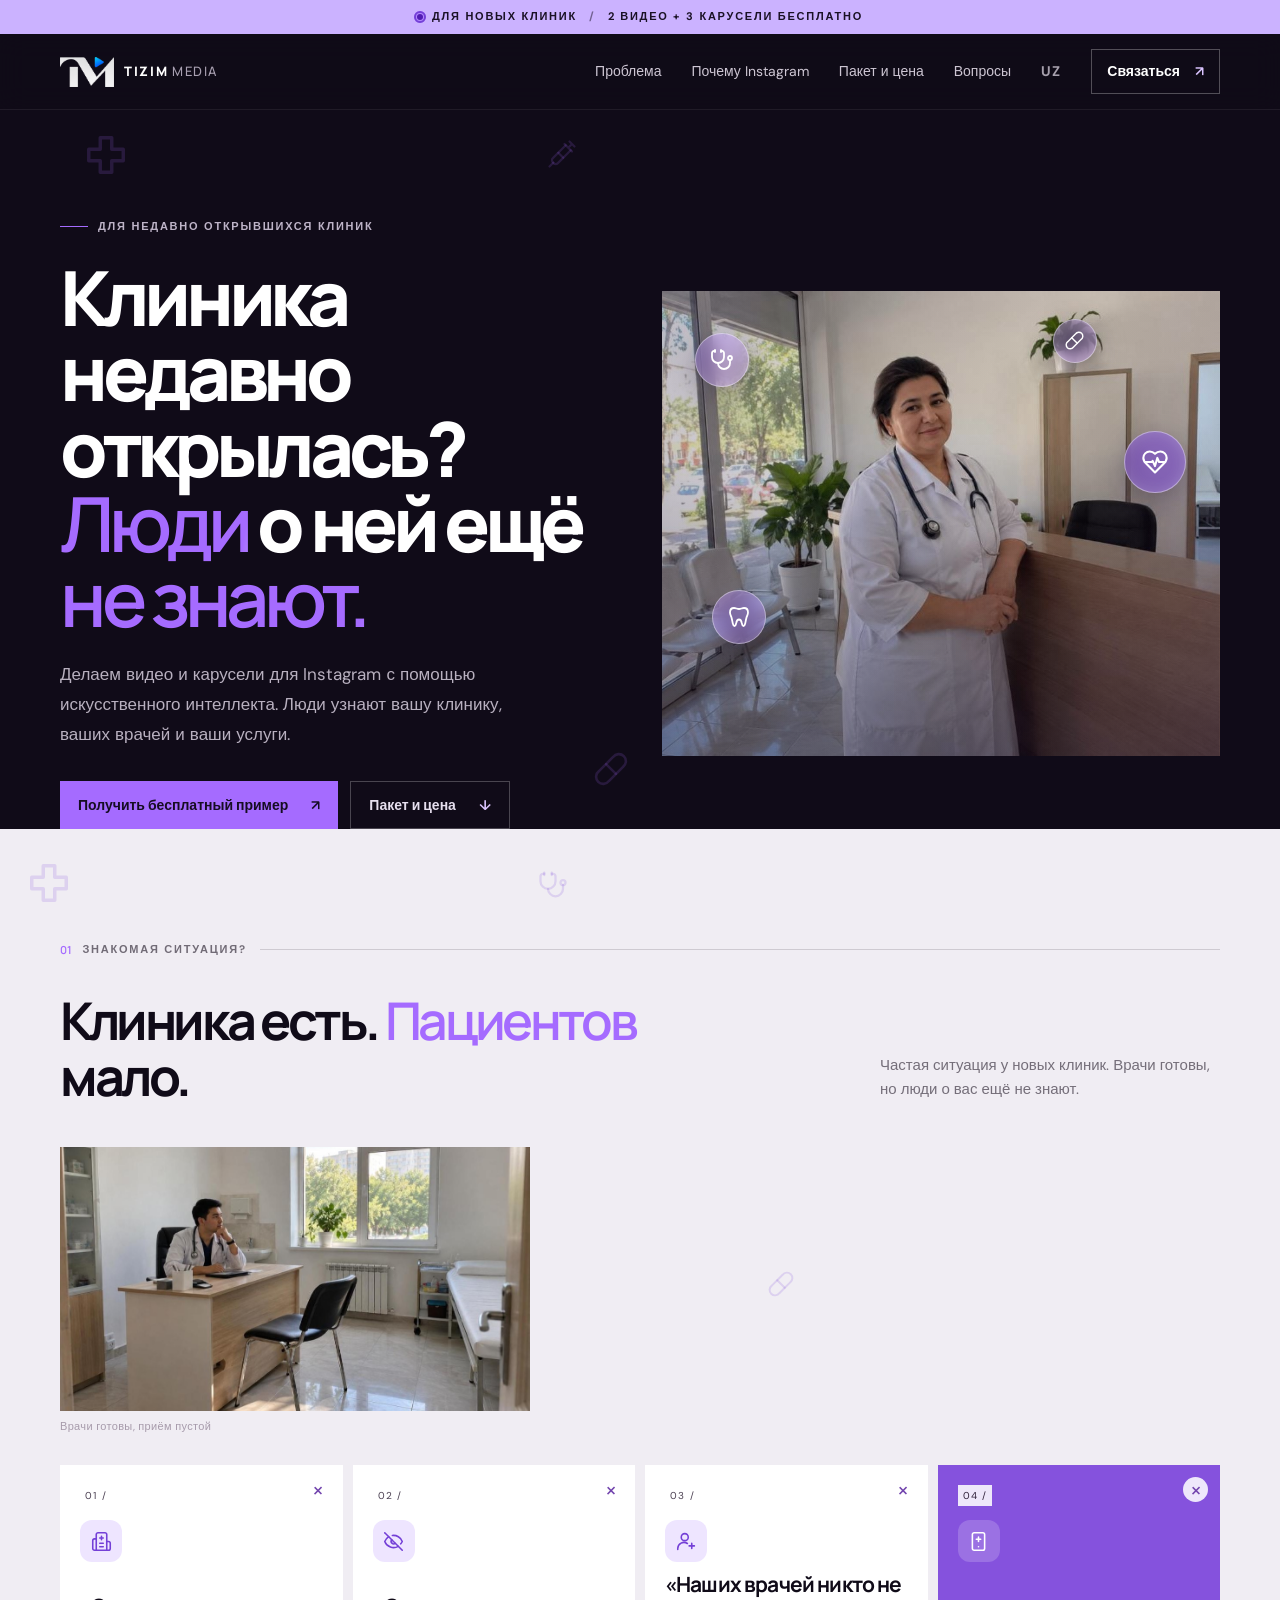
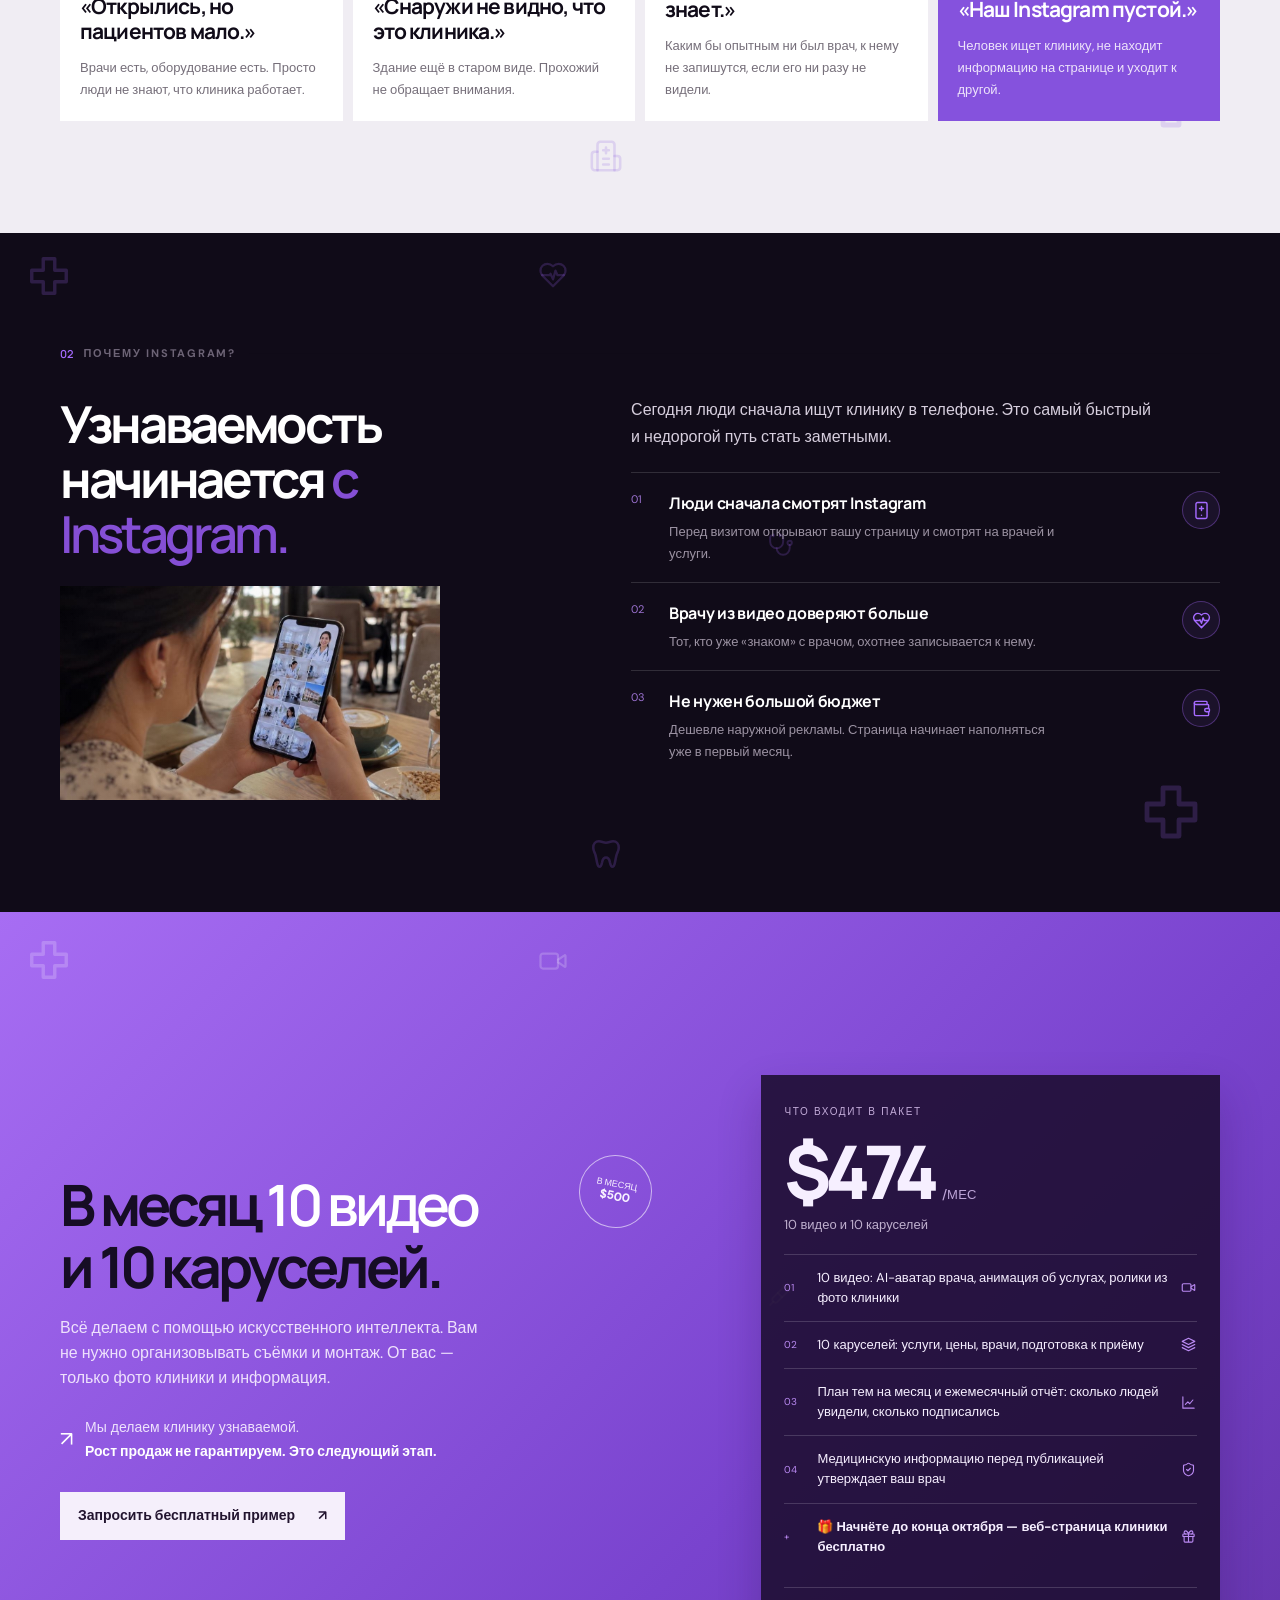
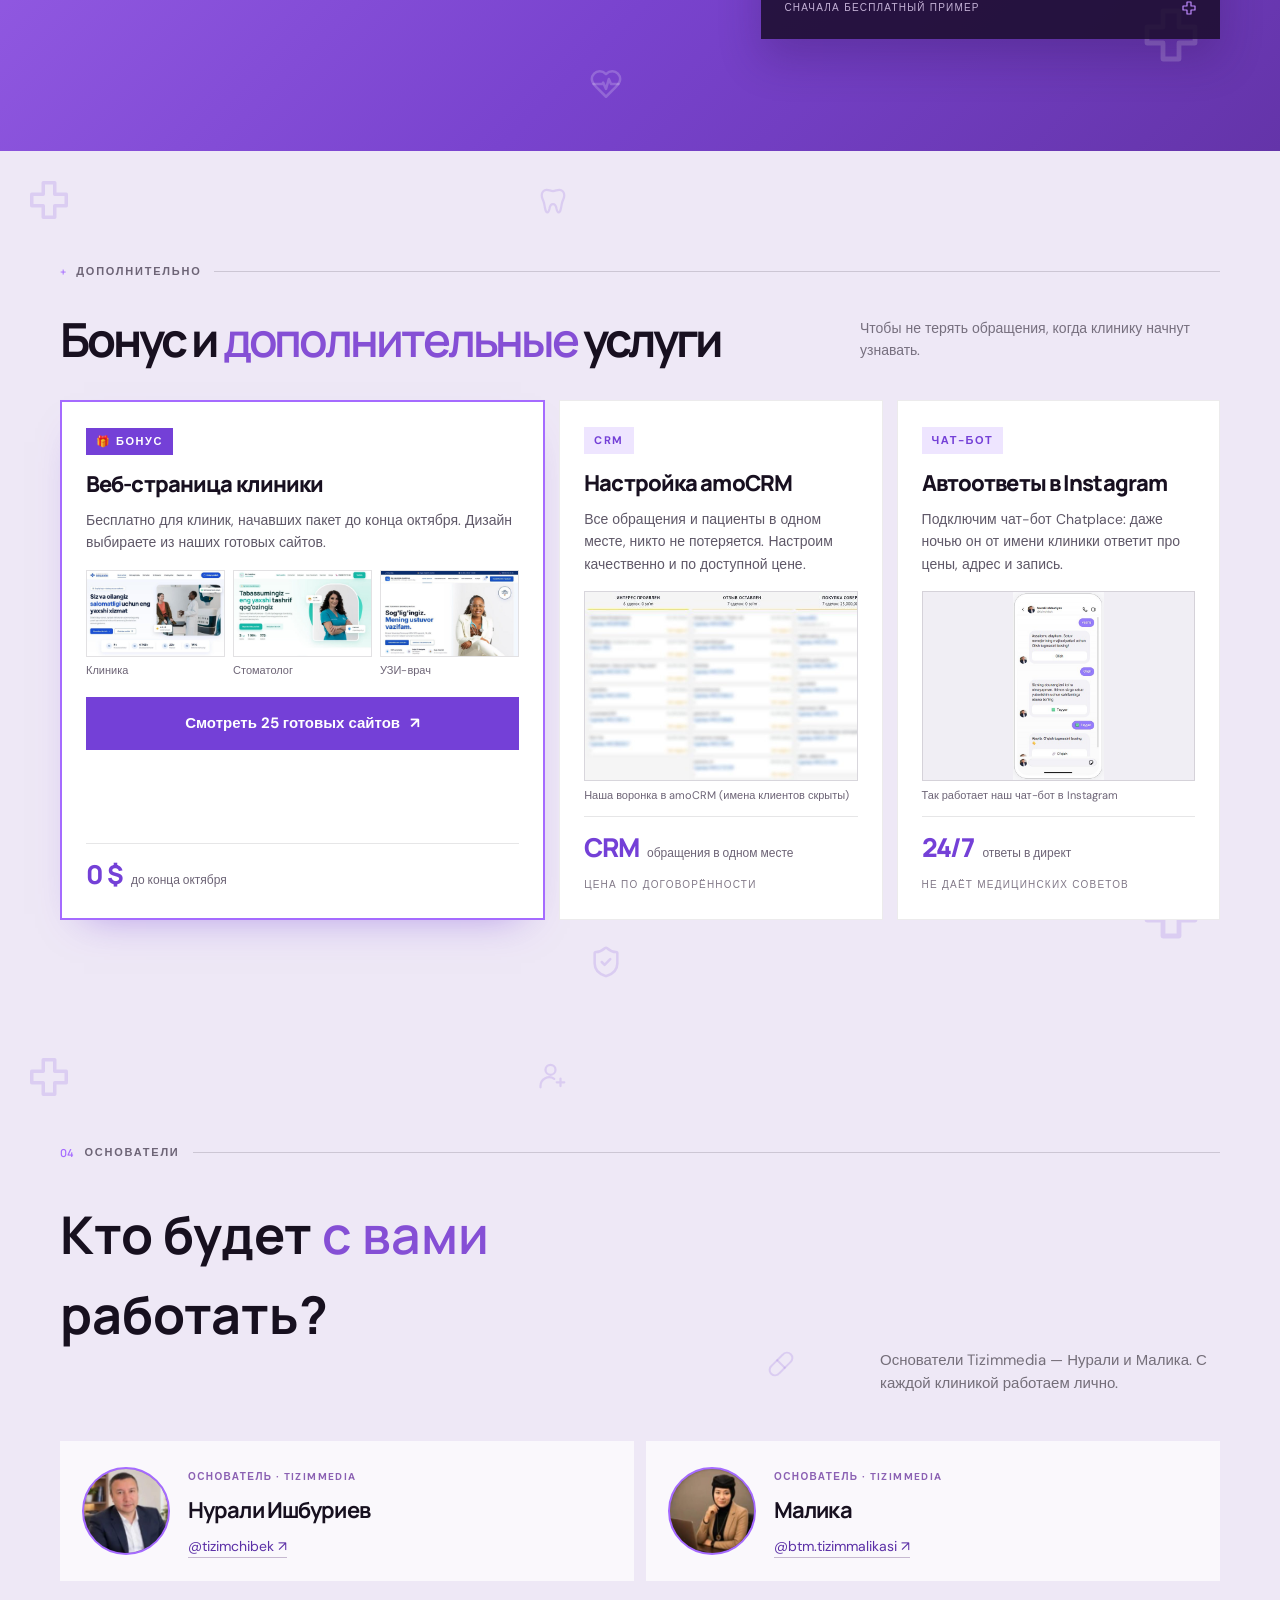
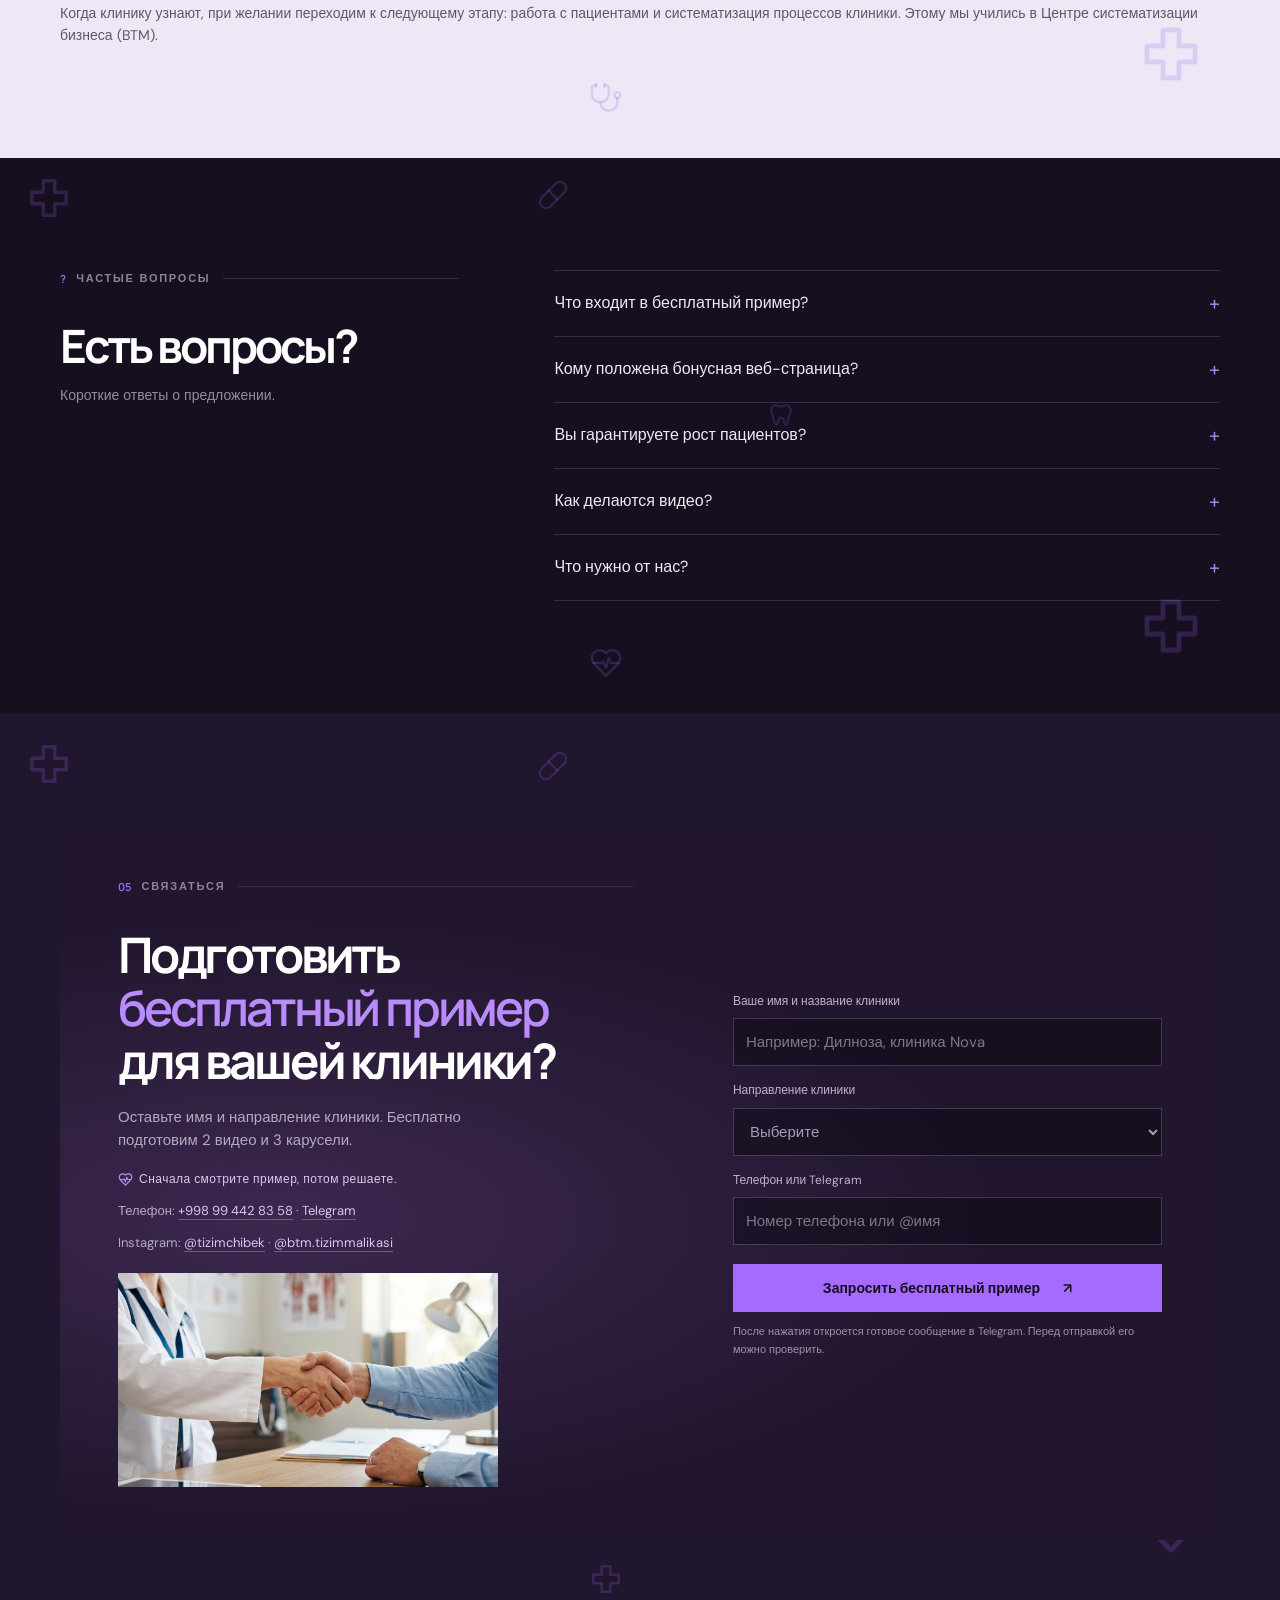
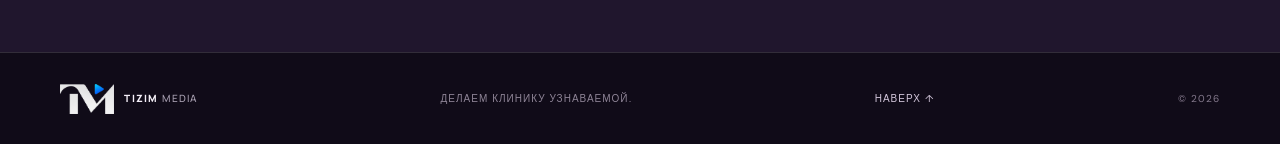
==== commit f5d829b8: "Oq va fiolet bo'limlarga ham fon tibbiy ikonkalari qo'shildi - Muammo, paket, qo'shimcha xizmatlar, " ====
--- a/ru/index.html
+++ b/ru/index.html
@@ -62,7 +62,7 @@
         </div>
       </section>
 
-      <section class="problem section-pad" id="muammo">
+      <section class="problem section-pad" id="muammo"><div class="med-bg" aria-hidden="true"><span><svg class="ico" aria-hidden="true"><use href="#i-cross"/></svg></span><span><svg class="ico" aria-hidden="true"><use href="#i-stetho"/></svg></span><span><svg class="ico" aria-hidden="true"><use href="#i-cross"/></svg></span><span><svg class="ico" aria-hidden="true"><use href="#i-hospital"/></svg></span><span><svg class="ico" aria-hidden="true"><use href="#i-pill"/></svg></span></div>
         <div class="section-wrap"><div class="section-kicker"><span>01</span> ЗНАКОМАЯ СИТУАЦИЯ? <i></i></div><div class="problem-head"><h2>Клиника есть. <em>Пациентов</em> мало.</h2><p>Частая ситуация у новых клиник. Врачи готовы, но люди о вас ещё не знают.</p></div>
           <figure class="section-photo"><img src="../muammo-2.jpg" alt="Пустая регистратура недавно открывшейся клиники" loading="lazy" /><figcaption>Врачи готовы, приём пустой</figcaption></figure>
           <div class="problem-grid">
@@ -73,11 +73,11 @@
 
       <section class="advantages section-pad" id="instagram"><div class="med-bg" aria-hidden="true"><span><svg class="ico" aria-hidden="true"><use href="#i-cross"/></svg></span><span><svg class="ico" aria-hidden="true"><use href="#i-heart"/></svg></span><span><svg class="ico" aria-hidden="true"><use href="#i-cross"/></svg></span><span><svg class="ico" aria-hidden="true"><use href="#i-tooth"/></svg></span><span><svg class="ico" aria-hidden="true"><use href="#i-stetho"/></svg></span></div><div class="section-wrap"><div class="section-kicker"><span>02</span> ПОЧЕМУ INSTAGRAM? <i></i></div><div class="advantage-layout"><h2>Узнаваемость начинается <em>с Instagram.</em></h2><div class="advantage-list"><p class="advantage-lead">Сегодня люди сначала ищут клинику в телефоне. Это самый быстрый и недорогой путь стать заметными.</p><article><span>01</span><div><h3>Люди сначала смотрят Instagram</h3><p>Перед визитом открывают вашу страницу и смотрят на врачей и услуги.</p></div><span class="advantage-mark"><svg class="ico" aria-hidden="true"><use href="#i-phone"/></svg></span></article><article><span>02</span><div><h3>Врачу из видео доверяют больше</h3><p>Тот, кто уже «знаком» с врачом, охотнее записывается к нему.</p></div><span class="advantage-mark"><svg class="ico" aria-hidden="true"><use href="#i-heart"/></svg></span></article><article><span>03</span><div><h3>Не нужен большой бюджет</h3><p>Дешевле наружной рекламы. Страница начинает наполняться уже в первый месяц.</p></div><span class="advantage-mark"><svg class="ico" aria-hidden="true"><use href="#i-wallet"/></svg></span></article></div></div></div></section>
 
-      <section class="offer section-pad" id="taklif"><div class="section-wrap"><div class="section-kicker"><span>03</span> ПАКЕТ И ЦЕНА <i></i></div><div class="offer-layout"><div class="offer-copy"><div class="offer-sticker">В МЕСЯЦ<br /><span>$500</span></div><h2>В месяц <em>10 видео</em><br />и 10 каруселей.</h2><p>Всё делаем с помощью искусственного интеллекта. Вам не нужно организовывать съёмки и монтаж. От вас — только фото клиники и информация.</p><div class="offer-choice"><span class="choice-icon">↗</span><span>Мы делаем клинику узнаваемой.<br /><b>Рост продаж не гарантируем. Это следующий этап.</b></span></div><a class="button button-light" href="#aloqa">Запросить бесплатный пример <span>↗</span></a></div><div class="offer-includes"><span class="offer-overline">ЧТО ВХОДИТ В ПАКЕТ</span><div class="offer-count">$500<span>/МЕС</span></div><p>10 видео и 10 каруселей</p><div class="include-row"><span>01</span><span>10 видео: AI-аватар врача, анимация об услугах, ролики из фото клиники</span><span class="include-ico"><svg class="ico" aria-hidden="true"><use href="#i-video"/></svg></span></div><div class="include-row"><span>02</span><span>10 каруселей: услуги, цены, врачи, подготовка к приёму</span><span class="include-ico"><svg class="ico" aria-hidden="true"><use href="#i-layers"/></svg></span></div><div class="include-row"><span>03</span><span>План тем на месяц и ежемесячный отчёт: сколько людей увидели, сколько подписались</span><span class="include-ico"><svg class="ico" aria-hidden="true"><use href="#i-chart"/></svg></span></div><div class="include-row"><span>04</span><span>Медицинскую информацию перед публикацией утверждает ваш врач</span><span class="include-ico"><svg class="ico" aria-hidden="true"><use href="#i-shield"/></svg></span></div><div class="include-row"><span>+</span><span><b>🎁 Начнёте до конца октября — веб-страница клиники бесплатно</b></span><span class="include-ico"><svg class="ico" aria-hidden="true"><use href="#i-gift"/></svg></span></div><div class="no-strings">СНАЧАЛА БЕСПЛАТНЫЙ ПРИМЕР <span><svg class="ico" aria-hidden="true"><use href="#i-cross"/></svg></span></div></div></div></div></section>
+      <section class="offer section-pad" id="taklif"><div class="med-bg" aria-hidden="true"><span><svg class="ico" aria-hidden="true"><use href="#i-cross"/></svg></span><span><svg class="ico" aria-hidden="true"><use href="#i-video"/></svg></span><span><svg class="ico" aria-hidden="true"><use href="#i-cross"/></svg></span><span><svg class="ico" aria-hidden="true"><use href="#i-heart"/></svg></span><span><svg class="ico" aria-hidden="true"><use href="#i-syringe"/></svg></span></div><div class="section-wrap"><div class="section-kicker"><span>03</span> ПАКЕТ И ЦЕНА <i></i></div><div class="offer-layout"><div class="offer-copy"><div class="offer-sticker">В МЕСЯЦ<br /><span>$500</span></div><h2>В месяц <em>10 видео</em><br />и 10 каруселей.</h2><p>Всё делаем с помощью искусственного интеллекта. Вам не нужно организовывать съёмки и монтаж. От вас — только фото клиники и информация.</p><div class="offer-choice"><span class="choice-icon">↗</span><span>Мы делаем клинику узнаваемой.<br /><b>Рост продаж не гарантируем. Это следующий этап.</b></span></div><a class="button button-light" href="#aloqa">Запросить бесплатный пример <span>↗</span></a></div><div class="offer-includes"><span class="offer-overline">ЧТО ВХОДИТ В ПАКЕТ</span><div class="offer-count">$500<span>/МЕС</span></div><p>10 видео и 10 каруселей</p><div class="include-row"><span>01</span><span>10 видео: AI-аватар врача, анимация об услугах, ролики из фото клиники</span><span class="include-ico"><svg class="ico" aria-hidden="true"><use href="#i-video"/></svg></span></div><div class="include-row"><span>02</span><span>10 каруселей: услуги, цены, врачи, подготовка к приёму</span><span class="include-ico"><svg class="ico" aria-hidden="true"><use href="#i-layers"/></svg></span></div><div class="include-row"><span>03</span><span>План тем на месяц и ежемесячный отчёт: сколько людей увидели, сколько подписались</span><span class="include-ico"><svg class="ico" aria-hidden="true"><use href="#i-chart"/></svg></span></div><div class="include-row"><span>04</span><span>Медицинскую информацию перед публикацией утверждает ваш врач</span><span class="include-ico"><svg class="ico" aria-hidden="true"><use href="#i-shield"/></svg></span></div><div class="include-row"><span>+</span><span><b>🎁 Начнёте до конца октября — веб-страница клиники бесплатно</b></span><span class="include-ico"><svg class="ico" aria-hidden="true"><use href="#i-gift"/></svg></span></div><div class="no-strings">СНАЧАЛА БЕСПЛАТНЫЙ ПРИМЕР <span><svg class="ico" aria-hidden="true"><use href="#i-cross"/></svg></span></div></div></div></div></section>
 
-      <section class="packages section-pad" id="xizmatlar"><div class="section-wrap"><div class="section-kicker"><span>+</span> ДОПОЛНИТЕЛЬНО <i></i></div><div class="packages-head"><h2>Бонус и <em>дополнительные</em> услуги</h2><p>Чтобы не терять обращения, когда клинику начнут узнавать.</p></div><div class="xgrid"><article class="xcard xbonus"><span class="xtag">🎁 БОНУС</span><h3>Веб-страница клиники</h3><p>Бесплатно для клиник, начавших пакет до конца октября. Дизайн выбираете из наших готовых сайтов.</p><div class="xshots"><a href="http://web.tizimchibek.uz/02-bolajon-klinikasi/" target="_blank" rel="noopener noreferrer"><img src="../site-klinika.jpg" alt="Клиника" loading="lazy" /><span>Клиника</span></a><a href="http://web.tizimchibek.uz/17-stomatolog/" target="_blank" rel="noopener noreferrer"><img src="../site-stomatolog.jpg" alt="Стоматолог" loading="lazy" /><span>Стоматолог</span></a><a href="http://web.tizimchibek.uz/19-uzi-doktor/" target="_blank" rel="noopener noreferrer"><img src="../site-uzi.jpg" alt="УЗИ-врач" loading="lazy" /><span>УЗИ-врач</span></a></div><a class="xbtn" href="http://web.tizimchibek.uz/" target="_blank" rel="noopener noreferrer">Смотреть 25 готовых сайтов <span>↗</span></a><div class="xmeta"><b>0 $</b> до конца октября</div></article><article class="xcard"><span class="xtag">CRM</span><h3>Настройка amoCRM</h3><p>Все обращения и пациенты в одном месте, никто не потеряется. Настроим качественно и по доступной цене.</p><figure class="xshot"><img src="../shot-amocrm.jpg" alt="Наша воронка в amoCRM (имена клиентов скрыты)" loading="lazy" /><figcaption>Наша воронка в amoCRM (имена клиентов скрыты)</figcaption></figure><div class="xmeta"><b>CRM</b> обращения в одном месте</div><div class="xnote">ЦЕНА ПО ДОГОВОРЁННОСТИ</div></article><article class="xcard"><span class="xtag">ЧАТ-БОТ</span><h3>Автоответы в Instagram</h3><p>Подключим чат-бот Chatplace: даже ночью он от имени клиники ответит про цены, адрес и запись.</p><figure class="xshot xphone"><img src="../shot-chatbot.jpg" alt="Так работает наш чат-бот в Instagram" loading="lazy" /><figcaption>Так работает наш чат-бот в Instagram</figcaption></figure><div class="xmeta"><b>24/7</b> ответы в директ</div><div class="xnote">НЕ ДАЁТ МЕДИЦИНСКИХ СОВЕТОВ</div></article></div></div></section>
+      <section class="packages section-pad" id="xizmatlar"><div class="med-bg" aria-hidden="true"><span><svg class="ico" aria-hidden="true"><use href="#i-cross"/></svg></span><span><svg class="ico" aria-hidden="true"><use href="#i-tooth"/></svg></span><span><svg class="ico" aria-hidden="true"><use href="#i-cross"/></svg></span><span><svg class="ico" aria-hidden="true"><use href="#i-shield"/></svg></span><span><svg class="ico" aria-hidden="true"><use href="#i-heart"/></svg></span></div><div class="section-wrap"><div class="section-kicker"><span>+</span> ДОПОЛНИТЕЛЬНО <i></i></div><div class="packages-head"><h2>Бонус и <em>дополнительные</em> услуги</h2><p>Чтобы не терять обращения, когда клинику начнут узнавать.</p></div><div class="xgrid"><article class="xcard xbonus"><span class="xtag">🎁 БОНУС</span><h3>Веб-страница клиники</h3><p>Бесплатно для клиник, начавших пакет до конца октября. Дизайн выбираете из наших готовых сайтов.</p><div class="xshots"><a href="http://web.tizimchibek.uz/02-bolajon-klinikasi/" target="_blank" rel="noopener noreferrer"><img src="../site-klinika.jpg" alt="Клиника" loading="lazy" /><span>Клиника</span></a><a href="http://web.tizimchibek.uz/17-stomatolog/" target="_blank" rel="noopener noreferrer"><img src="../site-stomatolog.jpg" alt="Стоматолог" loading="lazy" /><span>Стоматолог</span></a><a href="http://web.tizimchibek.uz/19-uzi-doktor/" target="_blank" rel="noopener noreferrer"><img src="../site-uzi.jpg" alt="УЗИ-врач" loading="lazy" /><span>УЗИ-врач</span></a></div><a class="xbtn" href="http://web.tizimchibek.uz/" target="_blank" rel="noopener noreferrer">Смотреть 25 готовых сайтов <span>↗</span></a><div class="xmeta"><b>0 $</b> до конца октября</div></article><article class="xcard"><span class="xtag">CRM</span><h3>Настройка amoCRM</h3><p>Все обращения и пациенты в одном месте, никто не потеряется. Настроим качественно и по доступной цене.</p><figure class="xshot"><img src="../shot-amocrm.jpg" alt="Наша воронка в amoCRM (имена клиентов скрыты)" loading="lazy" /><figcaption>Наша воронка в amoCRM (имена клиентов скрыты)</figcaption></figure><div class="xmeta"><b>CRM</b> обращения в одном месте</div><div class="xnote">ЦЕНА ПО ДОГОВОРЁННОСТИ</div></article><article class="xcard"><span class="xtag">ЧАТ-БОТ</span><h3>Автоответы в Instagram</h3><p>Подключим чат-бот Chatplace: даже ночью он от имени клиники ответит про цены, адрес и запись.</p><figure class="xshot xphone"><img src="../shot-chatbot.jpg" alt="Так работает наш чат-бот в Instagram" loading="lazy" /><figcaption>Так работает наш чат-бот в Instagram</figcaption></figure><div class="xmeta"><b>24/7</b> ответы в директ</div><div class="xnote">НЕ ДАЁТ МЕДИЦИНСКИХ СОВЕТОВ</div></article></div></div></section>
 
-      <section class="team section-pad" id="jamoa"><div class="section-wrap"><div class="section-kicker"><span>04</span> ОСНОВАТЕЛИ <i></i></div><div class="problem-head"><h2>Кто будет <em>с вами</em> работать?</h2><p>Основатели Tizimmedia — Нурали и Малика. С каждой клиникой работаем лично.</p></div>
+      <section class="team section-pad" id="jamoa"><div class="med-bg" aria-hidden="true"><span><svg class="ico" aria-hidden="true"><use href="#i-cross"/></svg></span><span><svg class="ico" aria-hidden="true"><use href="#i-doctor"/></svg></span><span><svg class="ico" aria-hidden="true"><use href="#i-cross"/></svg></span><span><svg class="ico" aria-hidden="true"><use href="#i-stetho"/></svg></span><span><svg class="ico" aria-hidden="true"><use href="#i-pill"/></svg></span></div><div class="section-wrap"><div class="section-kicker"><span>04</span> ОСНОВАТЕЛИ <i></i></div><div class="problem-head"><h2>Кто будет <em>с вами</em> работать?</h2><p>Основатели Tizimmedia — Нурали и Малика. С каждой клиникой работаем лично.</p></div>
         <div class="team-grid">
           <article class="team-card"><span class="team-avatar"><img src="../nurali.jpg" alt="Нурали Ишбуриев" loading="lazy" /></span><div><span class="team-role">ОСНОВАТЕЛЬ · TIZIMMEDIA</span><h3>Нурали Ишбуриев</h3><a class="team-link" href="https://www.instagram.com/tizimchibek/" target="_blank" rel="noopener noreferrer">@tizimchibek <span>↗</span></a></div></article>
           <article class="team-card"><span class="team-avatar"><img src="../malika.jpg" alt="Малика" loading="lazy" /></span><div><span class="team-role">ОСНОВАТЕЛЬ · TIZIMMEDIA</span><h3>Малика</h3><a class="team-link" href="https://www.instagram.com/btm.tizimmalikasi/" target="_blank" rel="noopener noreferrer">@btm.tizimmalikasi <span>↗</span></a></div></article>
@@ -85,7 +85,7 @@
         <p class="team-note">Когда клинику узнают, при желании переходим к следующему этапу: работа с пациентами и систематизация процессов клиники. Этому мы учились в Центре систематизации бизнеса (BTM).</p>
       </div></section>
 
-      <section class="faq section-pad" id="savollar"><div class="section-wrap faq-layout"><div><div class="section-kicker"><span>?</span> ЧАСТЫЕ ВОПРОСЫ <i></i></div><h2>Есть вопросы?</h2><p class="faq-intro">Короткие ответы о предложении.</p></div><div class="faq-list"><details><summary>Что входит в бесплатный пример?<span>+</span></summary><p>Готовим для вашей клиники 2 видео и 3 карусели. Понравится — продолжим, нет — на этом остановимся. Продолжать не обязательно.</p></details><details><summary>Кому положена бонусная веб-страница?<span>+</span></summary><p>Клиникам, которые начнут месячный пакет до конца октября. Дизайн выбираете из готовых сайтов на web.tizimchibek.uz, мы наполняем его данными вашей клиники.</p></details><details><summary>Вы гарантируете рост пациентов?<span>+</span></summary><p>Нет. Наша задача — сделать клинику узнаваемой, а страницу в Instagram полной и вызывающей доверие. Систематизация потока пациентов — отдельный этап.</p></details><details><summary>Как делаются видео?<span>+</span></summary><p>С помощью искусственного интеллекта. С согласия врача создаём его AI-аватар, либо делаем анимационные ролики об услугах и ролики из фото клиники. Несуществующих врачей и пациентов не показываем.</p></details><details><summary>Что нужно от нас?<span>+</span></summary><p>Фото клиники и врачей, список услуг и цен, а также специалист, который проверит медицинскую информацию.</p></details></div></div></section>
+      <section class="faq section-pad" id="savollar"><div class="med-bg" aria-hidden="true"><span><svg class="ico" aria-hidden="true"><use href="#i-cross"/></svg></span><span><svg class="ico" aria-hidden="true"><use href="#i-pill"/></svg></span><span><svg class="ico" aria-hidden="true"><use href="#i-cross"/></svg></span><span><svg class="ico" aria-hidden="true"><use href="#i-heart"/></svg></span><span><svg class="ico" aria-hidden="true"><use href="#i-tooth"/></svg></span></div><div class="section-wrap faq-layout"><div><div class="section-kicker"><span>?</span> ЧАСТЫЕ ВОПРОСЫ <i></i></div><h2>Есть вопросы?</h2><p class="faq-intro">Короткие ответы о предложении.</p></div><div class="faq-list"><details><summary>Что входит в бесплатный пример?<span>+</span></summary><p>Готовим для вашей клиники 2 видео и 3 карусели. Понравится — продолжим, нет — на этом остановимся. Продолжать не обязательно.</p></details><details><summary>Кому положена бонусная веб-страница?<span>+</span></summary><p>Клиникам, которые начнут месячный пакет до конца октября. Дизайн выбираете из готовых сайтов на web.tizimchibek.uz, мы наполняем его данными вашей клиники.</p></details><details><summary>Вы гарантируете рост пациентов?<span>+</span></summary><p>Нет. Наша задача — сделать клинику узнаваемой, а страницу в Instagram полной и вызывающей доверие. Систематизация потока пациентов — отдельный этап.</p></details><details><summary>Как делаются видео?<span>+</span></summary><p>С помощью искусственного интеллекта. С согласия врача создаём его AI-аватар, либо делаем анимационные ролики об услугах и ролики из фото клиники. Несуществующих врачей и пациентов не показываем.</p></details><details><summary>Что нужно от нас?<span>+</span></summary><p>Фото клиники и врачей, список услуг и цен, а также специалист, который проверит медицинскую информацию.</p></details></div></div></section>
 
       <section class="contact section-pad" id="aloqa"><div class="med-bg" aria-hidden="true"><span><svg class="ico" aria-hidden="true"><use href="#i-cross"/></svg></span><span><svg class="ico" aria-hidden="true"><use href="#i-pill"/></svg></span><span><svg class="ico" aria-hidden="true"><use href="#i-heart"/></svg></span><span><svg class="ico" aria-hidden="true"><use href="#i-cross"/></svg></span><span><svg class="ico" aria-hidden="true"><use href="#i-syringe"/></svg></span></div><div class="section-wrap contact-panel"><div class="contact-copy"><div class="section-kicker"><span>05</span> СВЯЗАТЬСЯ <i></i></div><h2>Подготовить <em>бесплатный пример</em> для вашей клиники?</h2><p>Оставьте имя и направление клиники. Бесплатно подготовим 2 видео и 3 карусели.</p><div class="contact-note"><span class="beat"><svg class="ico" aria-hidden="true"><use href="#i-heart"/></svg></span> Сначала смотрите пример, потом решаете.</div><div class="contact-social">Телефон: <a href="tel:+998994428358">+998 99 442 83 58</a> · <a href="https://t.me/+998994428358" target="_blank" rel="noopener noreferrer">Telegram</a></div><div class="contact-social">Instagram: <a href="https://www.instagram.com/tizimchibek/" target="_blank" rel="noopener noreferrer">@tizimchibek</a> · <a href="https://www.instagram.com/btm.tizimmalikasi/" target="_blank" rel="noopener noreferrer">@btm.tizimmalikasi</a></div></div><form class="lead-form" id="lead-form"><label for="clinic-name">Ваше имя и название клиники</label><input id="clinic-name" name="name" autocomplete="name" placeholder="Например: Дилноза, клиника Nova" required /><label for="clinic-focus">Направление клиники</label><select id="clinic-focus" name="focus" required><option value="" disabled selected>Выберите</option><option>Стоматология</option><option>Лаборатория и диагностика</option><option>Многопрофильная клиника</option><option>Клиника красоты</option><option>Другое</option></select><label for="clinic-contact">Телефон или Telegram</label><input id="clinic-contact" name="contact" placeholder="Номер телефона или @имя" required /><button class="button button-primary form-submit" type="submit">Запросить бесплатный пример <span>↗</span></button><p class="form-privacy" id="form-privacy">После нажатия откроется готовое сообщение в Telegram. Перед отправкой его можно проверить.</p><div class="form-status" id="form-status" role="status" aria-live="polite"></div></form></div></section>
     </main>
--- a/motion.css
+++ b/motion.css
@@ -34,17 +34,19 @@
 @keyframes ecg{0%{stroke-dashoffset:900;opacity:1}70%{stroke-dashoffset:0;opacity:1}100%{stroke-dashoffset:0;opacity:0}}
 
 /* Fondagi xira tibbiy belgilar */
-.advantages,.contact{position:relative;overflow:hidden}
-.advantages>.section-wrap,.contact>.section-wrap{position:relative;z-index:1}
+.problem,.advantages,.offer,.packages,.team,.faq,.contact{position:relative;overflow:hidden}
+.problem>.section-wrap,.advantages>.section-wrap,.offer>.section-wrap,.packages>.section-wrap,.team>.section-wrap,.faq>.section-wrap,.contact>.section-wrap{position:relative;z-index:1}
 .hero>*:not(.med-bg){position:relative;z-index:1}
 .med-bg{position:absolute;inset:0;pointer-events:none;z-index:0;overflow:hidden}
-.med-bg span{position:absolute;color:rgba(165,107,255,.13);font-size:46px;animation:drift 14s ease-in-out infinite}
-.med-bg span:nth-child(1){left:4%;top:12%}
+.med-bg span{position:absolute;color:rgba(165,107,255,.2);font-size:46px;animation:drift 14s ease-in-out infinite}
+.med-bg span:nth-child(1){left:2%;top:3%}
 .med-bg span:nth-child(2){left:42%;top:4%;font-size:30px;animation-delay:-3s}
 .med-bg span:nth-child(3){right:6%;bottom:10%;font-size:64px;animation-delay:-6s}
 .med-bg span:nth-child(4){left:46%;bottom:6%;font-size:34px;animation-delay:-9s}
 .med-bg span:nth-child(5){right:38%;top:44%;font-size:26px;animation-delay:-11s}
-.hero .med-bg span{color:rgba(165,107,255,.1)}
+.hero .med-bg span{color:rgba(165,107,255,.16)}
+.problem .med-bg span,.packages .med-bg span,.team .med-bg span{color:rgba(116,64,215,.16)}
+.offer .med-bg span{color:rgba(255,255,255,.2)}
 @keyframes drift{0%,100%{transform:translate(0,0) rotate(0)}33%{transform:translate(12px,-18px) rotate(12deg)}66%{transform:translate(-10px,10px) rotate(-8deg)}}
 
 /* Muammo kartalari */
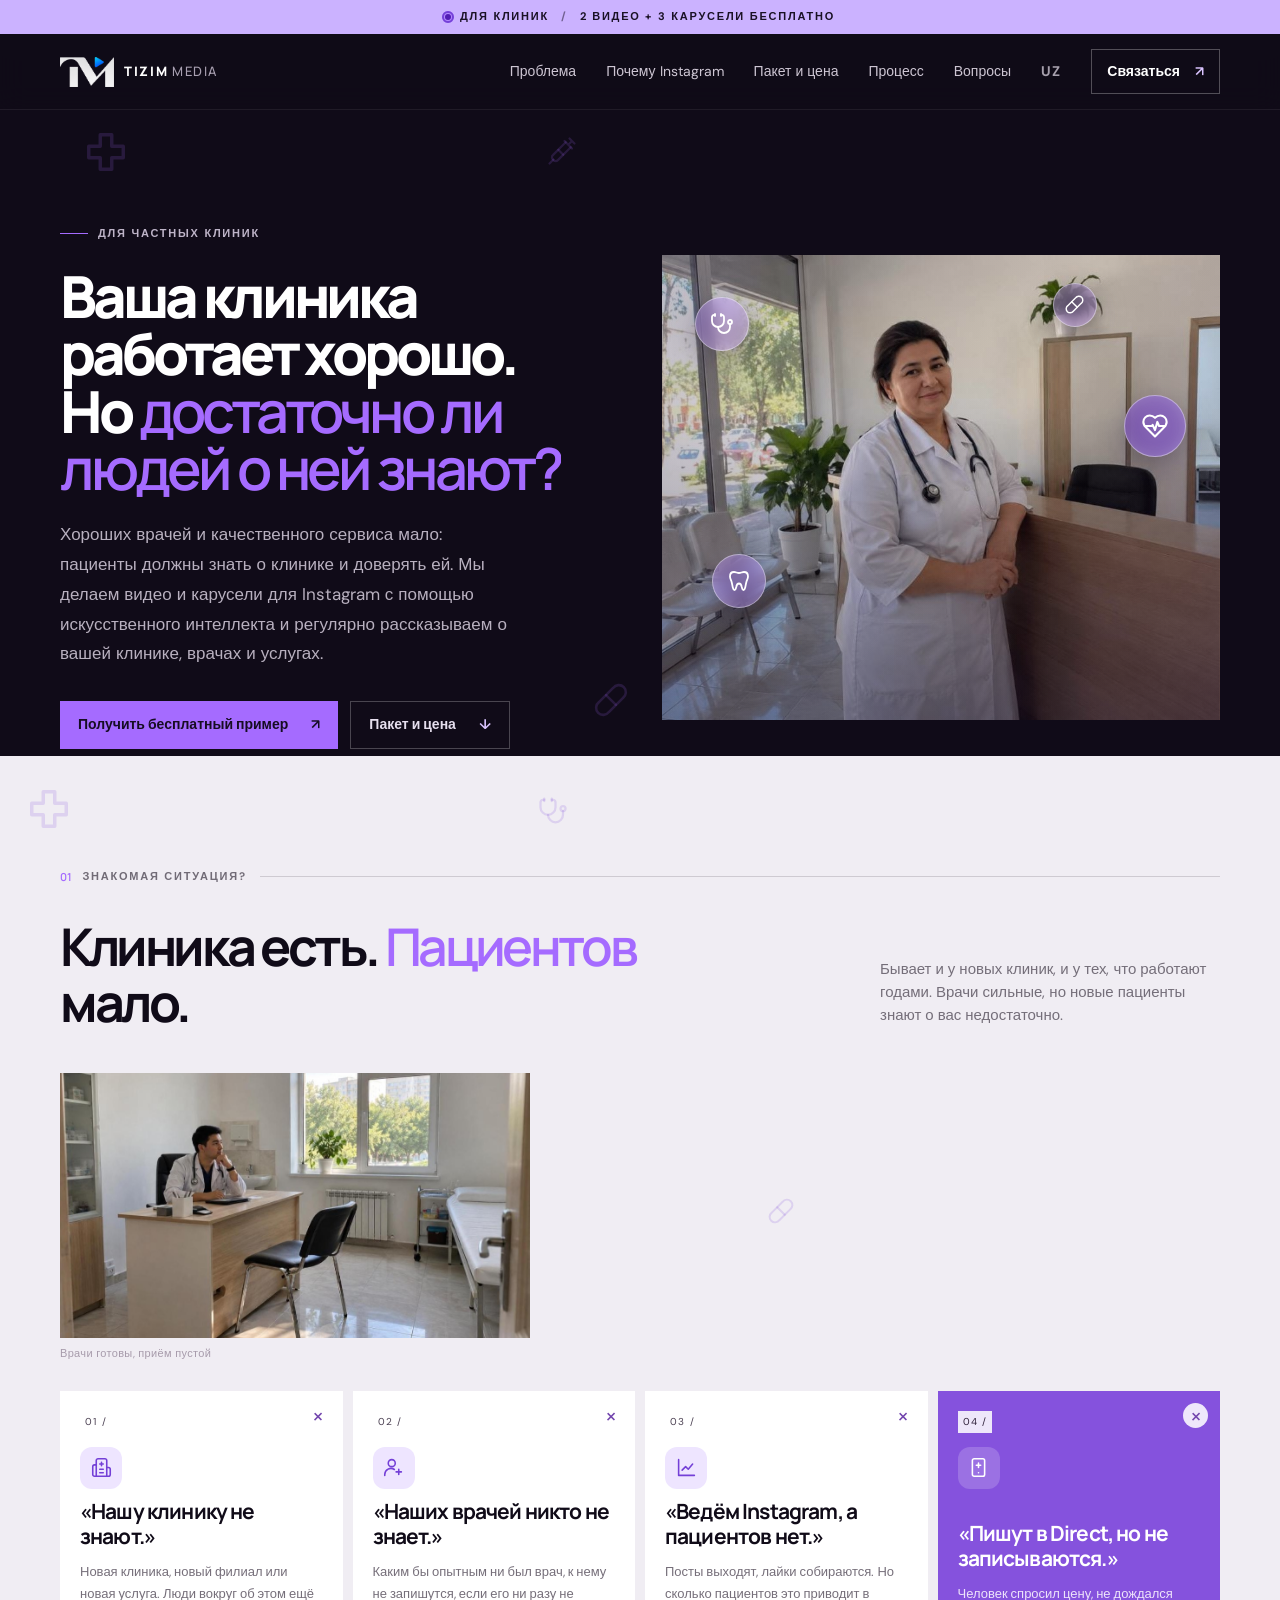
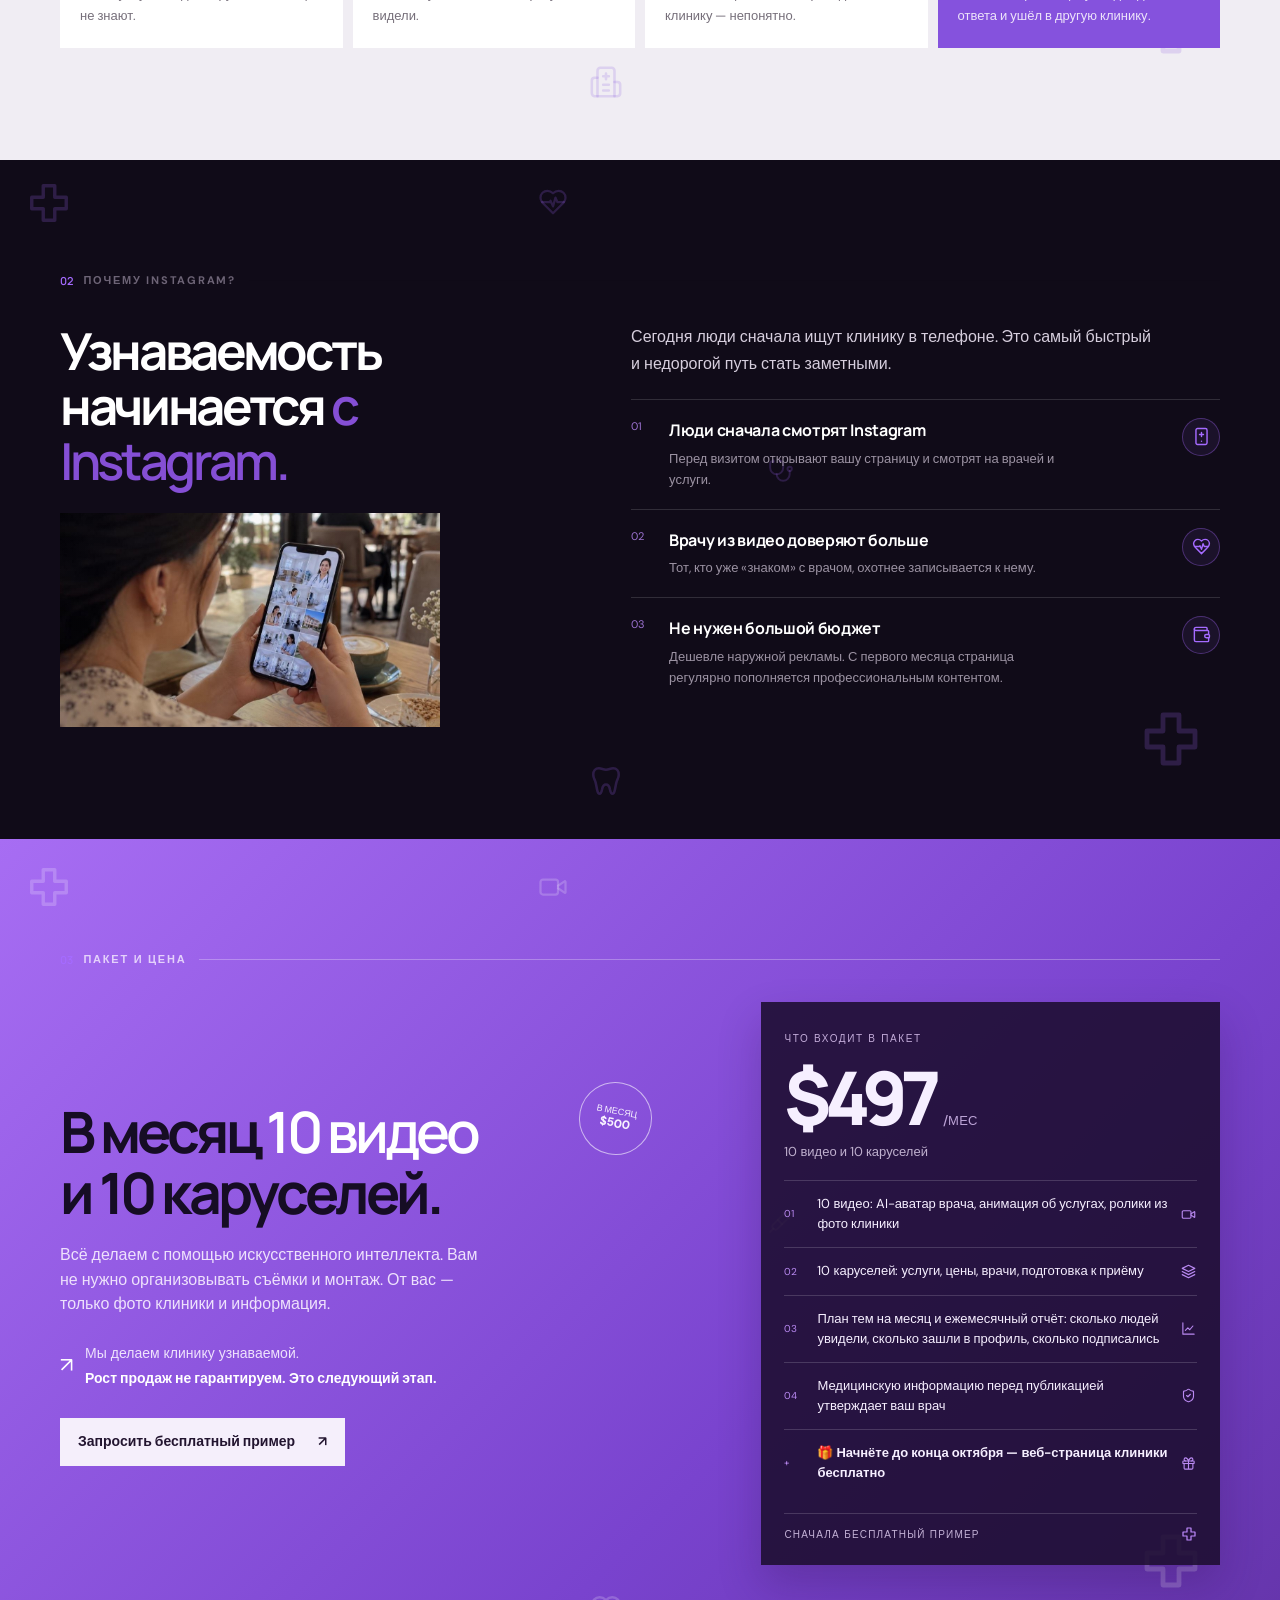
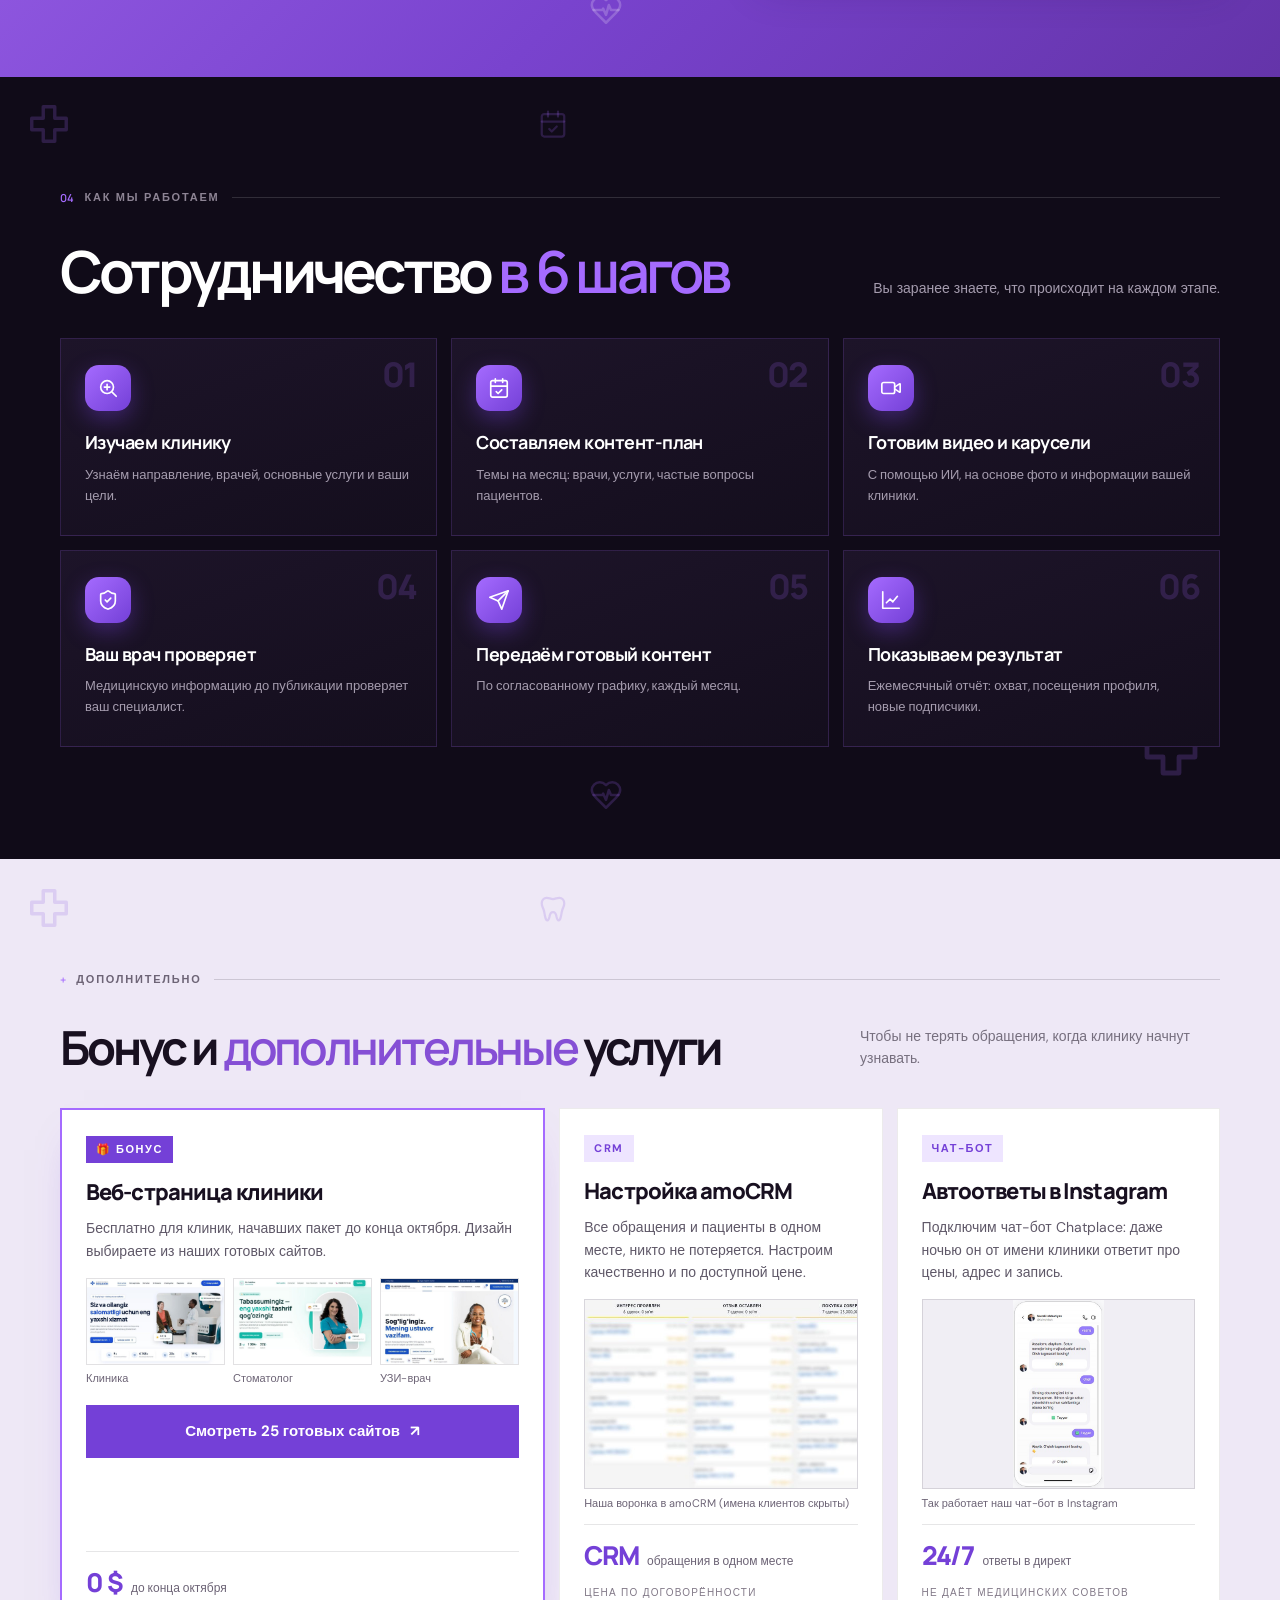
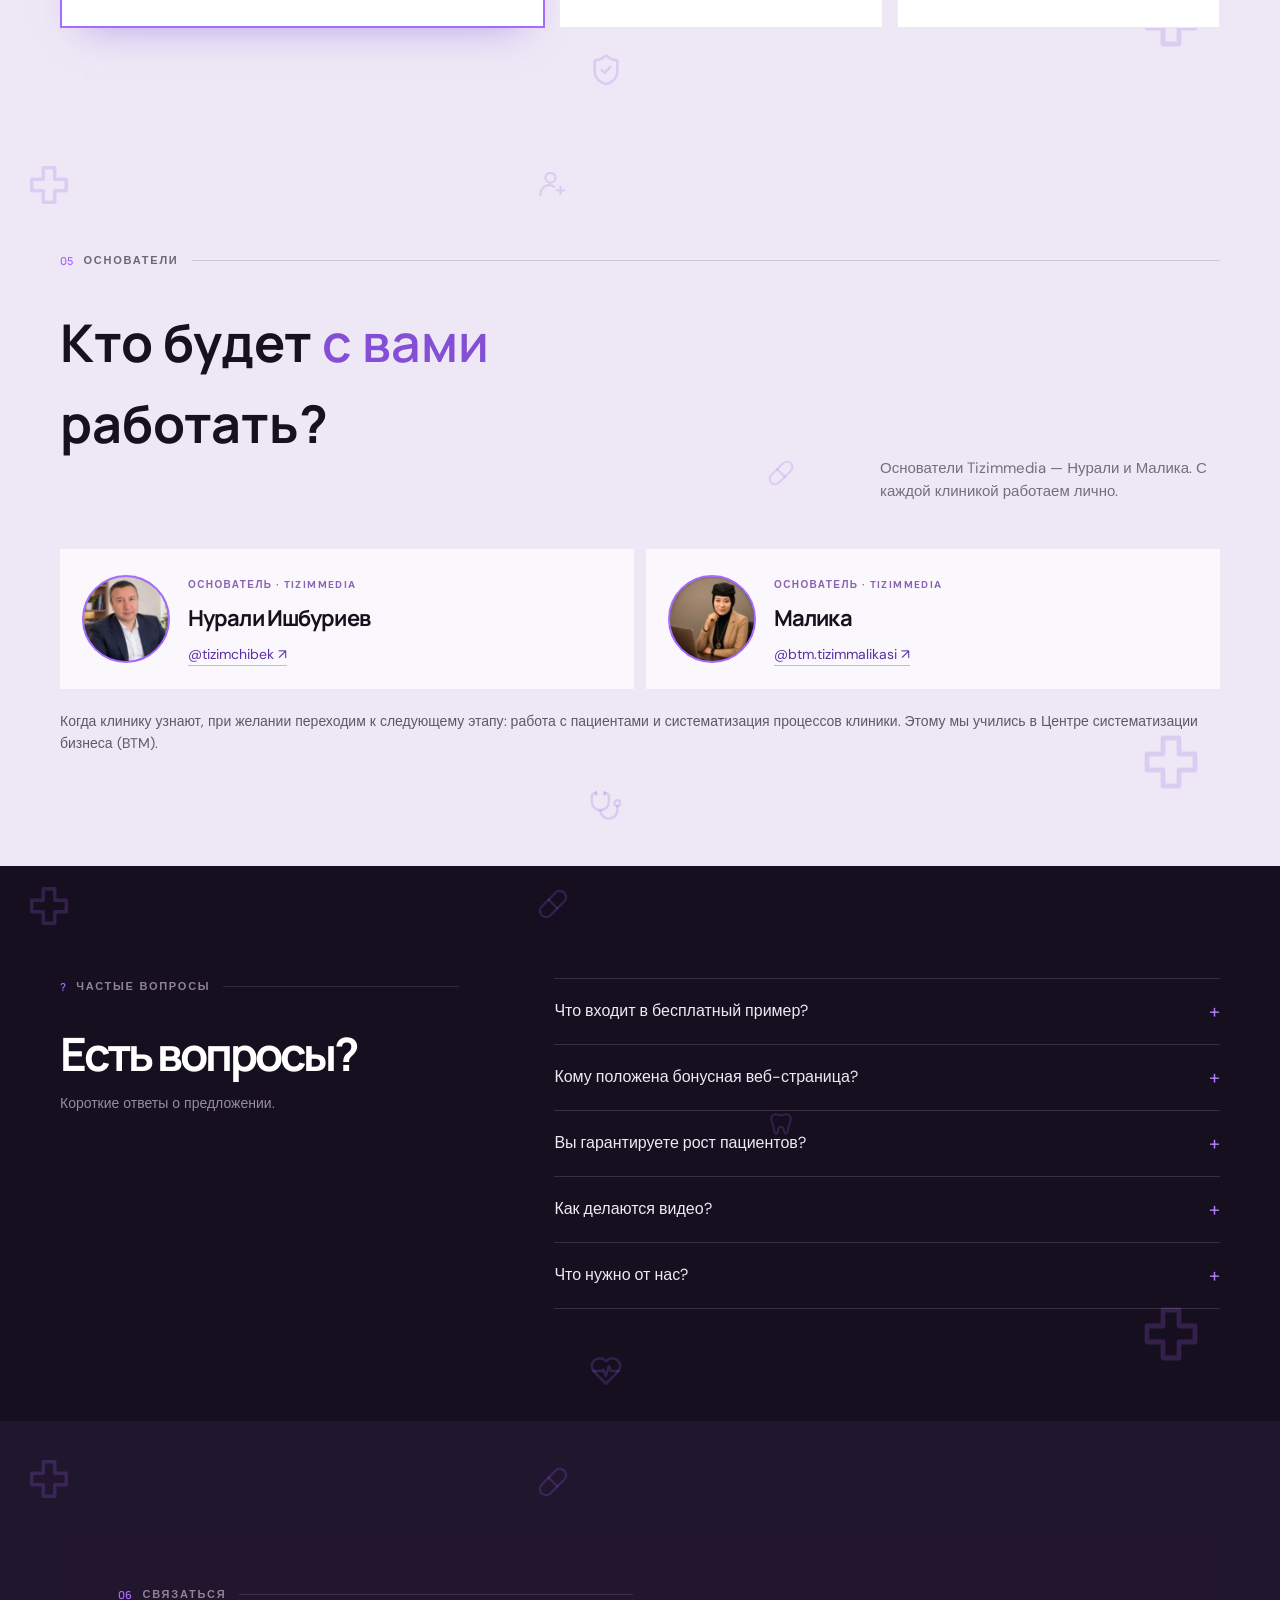
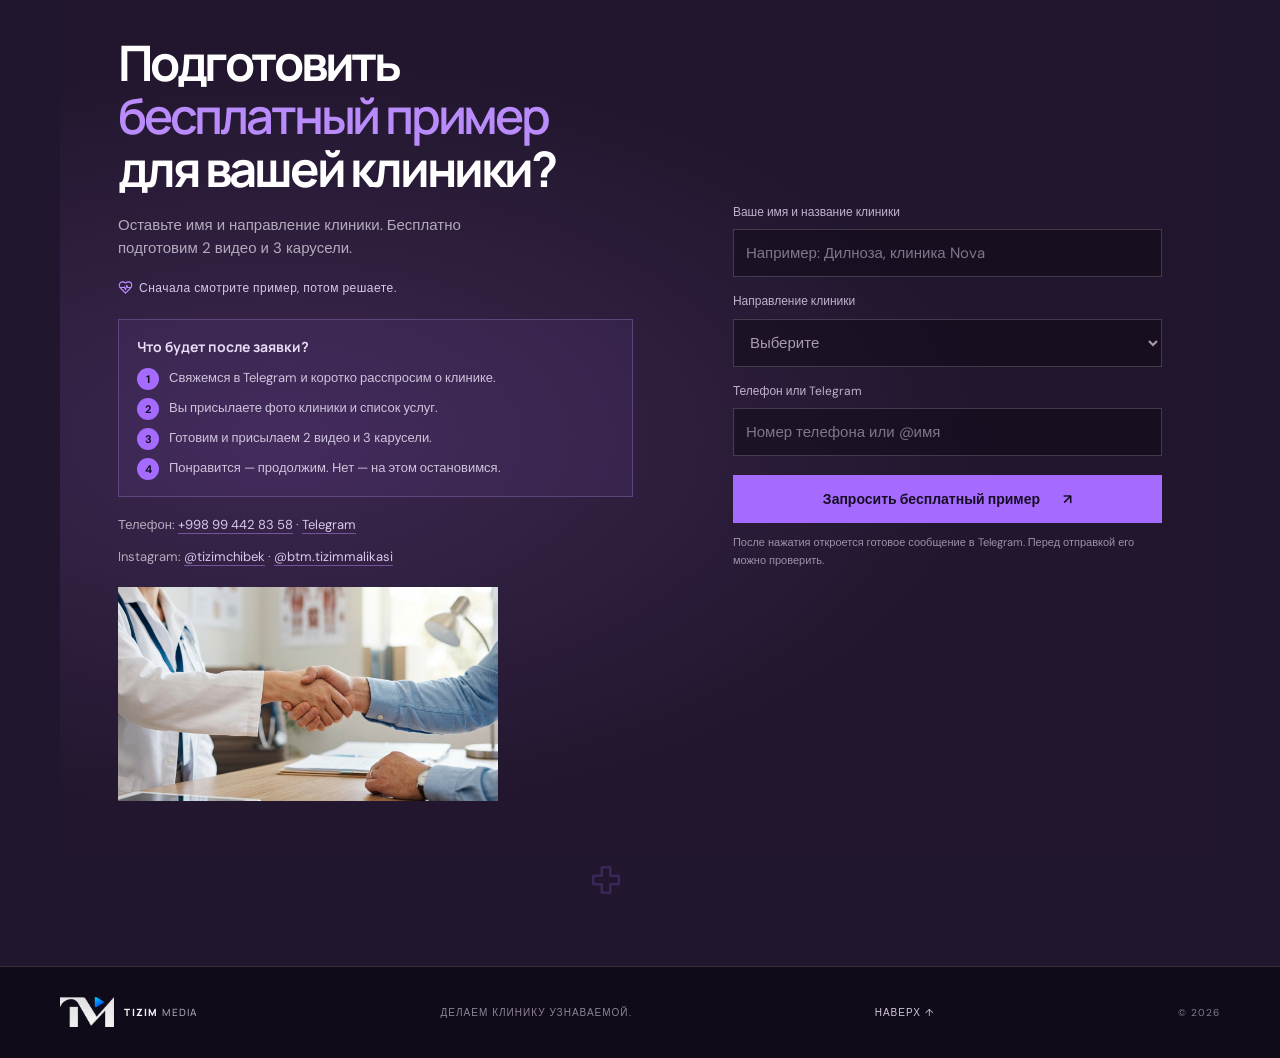
==== commit 9490213e: "Taklifni barcha xususiy klinikalarga moslashtirish, jarayon bo'limi - Hero: 'Klinikangiz yaxshi ishl" ====
--- a/ru/index.html
+++ b/ru/index.html
@@ -4,8 +4,8 @@
     <meta charset="UTF-8" />
     <meta name="viewport" content="width=device-width, initial-scale=1.0" />
     <meta name="theme-color" content="#100b18" />
-    <meta name="description" content="Tizimmedia — видео и карусели для Instagram новых клиник с помощью ИИ. 10 видео + 10 каруселей в месяц — $500. Сначала бесплатный пример." />
-    <title>Tizimmedia — сделаем вашу новую клинику узнаваемой в Instagram</title>
+    <meta name="description" content="Tizimmedia — видео и карусели для Instagram частных клиник с помощью ИИ. 10 видео + 10 каруселей в месяц — $500. Сначала бесплатный пример." />
+    <title>Tizimmedia — сделаем вашу клинику узнаваемой в Instagram</title>
     <link rel="canonical" href="https://taklif.tizimchibek.uz/ru/" />
     <link rel="alternate" hreflang="uz" href="https://taklif.tizimchibek.uz/" />
     <link rel="alternate" hreflang="ru" href="https://taklif.tizimchibek.uz/ru/" />
@@ -13,7 +13,7 @@
     <meta property="og:site_name" content="Tizimmedia" />
     <meta property="og:locale" content="ru_RU" />
     <meta property="og:url" content="https://taklif.tizimchibek.uz/ru/" />
-    <meta property="og:title" content="Tizimmedia — сделаем вашу новую клинику узнаваемой в Instagram" />
+    <meta property="og:title" content="Tizimmedia — сделаем вашу клинику узнаваемой в Instagram" />
     <meta property="og:description" content="10 видео и 10 каруселей в месяц — $500. Сначала 2 видео и 3 карусели бесплатно." />
     <meta property="og:image" content="https://taklif.tizimchibek.uz/og-image-ru.png" />
     <meta property="og:image:width" content="1200" />
@@ -29,13 +29,13 @@
     <script src="../app.js" defer></script>
   </head>
   <body>
-    <svg class="icon-sprite" width="0" height="0" aria-hidden="true" focusable="false"><defs><symbol id="i-stetho" viewBox="0 0 24 24"><path d="M11 2v2M5 2v2"/><path d="M5 3H4a2 2 0 0 0-2 2v4a6 6 0 0 0 12 0V5a2 2 0 0 0-2-2h-1"/><path d="M8 15a6 6 0 0 0 12 0v-3"/><circle cx="20" cy="10" r="2"/></symbol><symbol id="i-heart" viewBox="0 0 24 24"><path d="M19 14c1.5-1.5 3-3.2 3-5.5A5.5 5.5 0 0 0 16.5 3c-1.8 0-3 .5-4.5 2-1.5-1.5-2.7-2-4.5-2A5.5 5.5 0 0 0 2 8.5c0 2.3 1.5 4 3 5.5l7 7Z"/><path d="M3.2 12h6.3l.5-1 2 4.5 2-7 1.5 3.5h5.3"/></symbol><symbol id="i-tooth" viewBox="0 0 24 24"><path d="M7 3C4.5 3 3 5 3 7.5c0 2 1 3.5 1.5 5 .6 2 .8 4 1.3 6 .3 1.3.8 2.5 1.7 2.5 1.2 0 1.4-1.6 1.7-3 .3-1.6.7-3.5 2.8-3.5s2.5 1.9 2.8 3.5c.3 1.4.5 3 1.7 3 .9 0 1.4-1.2 1.7-2.5.5-2 .7-4 1.3-6 .5-1.5 1.5-3 1.5-5C21 5 19.5 3 17 3c-2 0-3 1-5 1S9 3 7 3Z"/></symbol><symbol id="i-pill" viewBox="0 0 24 24"><path d="m10.5 20.5 10-10a5 5 0 1 0-7-7l-10 10a5 5 0 1 0 7 7Z"/><path d="m8.5 8.5 7 7"/></symbol><symbol id="i-cross" viewBox="0 0 24 24"><path d="M9 3h6v6h6v6h-6v6H9v-6H3V9h6z"/></symbol><symbol id="i-hospital" viewBox="0 0 24 24"><path d="M12 6v4M14 8h-4M14 14h-4M14 18h-4"/><path d="M18 12h2a2 2 0 0 1 2 2v6a2 2 0 0 1-2 2H4a2 2 0 0 1-2-2v-9a2 2 0 0 1 2-2h2"/><path d="M18 22V4a2 2 0 0 0-2-2H8a2 2 0 0 0-2 2v18"/></symbol><symbol id="i-eyeoff" viewBox="0 0 24 24"><path d="M10.7 5.1A10.7 10.7 0 0 1 22 12a13 13 0 0 1-1.7 2.7"/><path d="M14.1 14.2a3 3 0 0 1-4.2-4.2"/><path d="M17.5 17.5A10.7 10.7 0 0 1 2 12a13.2 13.2 0 0 1 4.5-5.5"/><path d="m2 2 20 20"/></symbol><symbol id="i-doctor" viewBox="0 0 24 24"><circle cx="10" cy="7" r="4"/><path d="M2 21v-1a7 7 0 0 1 11-5.7"/><path d="M18 14v6M15 17h6"/></symbol><symbol id="i-phone" viewBox="0 0 24 24"><rect x="5" y="2" width="14" height="20" rx="2"/><path d="M12 18h.01"/><path d="M12 7v5M9.5 9.5h5"/></symbol><symbol id="i-wallet" viewBox="0 0 24 24"><path d="M19 7V4a1 1 0 0 0-1-1H5a2 2 0 0 0 0 4h15a1 1 0 0 1 1 1v4h-3a2 2 0 0 0 0 4h3a1 1 0 0 0 1-1v-2a1 1 0 0 0-1-1"/><path d="M3 5v14a2 2 0 0 0 2 2h15a1 1 0 0 0 1-1v-4"/></symbol><symbol id="i-video" viewBox="0 0 24 24"><path d="m16 13 5.2 3.5a.5.5 0 0 0 .8-.4V7.9a.5.5 0 0 0-.8-.4L16 11"/><rect x="2" y="6" width="14" height="12" rx="2"/></symbol><symbol id="i-layers" viewBox="0 0 24 24"><path d="m12 2 10 5-10 5L2 7z"/><path d="m2 17 10 5 10-5M2 12l10 5 10-5"/></symbol><symbol id="i-chart" viewBox="0 0 24 24"><path d="M3 3v18h18"/><path d="m7 15 4-4 3 3 5-6"/></symbol><symbol id="i-shield" viewBox="0 0 24 24"><path d="M20 13c0 5-3.5 7.5-7.7 8.9a1 1 0 0 1-.6 0C7.5 20.5 4 18 4 13V6a1 1 0 0 1 1-1c2 0 4.5-1.2 6.2-2.7a1.2 1.2 0 0 1 1.6 0C14.5 3.8 17 5 19 5a1 1 0 0 1 1 1z"/><path d="m9 12 2 2 4-4"/></symbol><symbol id="i-gift" viewBox="0 0 24 24"><rect x="3" y="8" width="18" height="4" rx="1"/><path d="M12 8v13M19 12v7a2 2 0 0 1-2 2H7a2 2 0 0 1-2-2v-7"/><path d="M7.5 8a2.5 2.5 0 0 1 0-5C9 3 11 5 12 8c1-3 3-5 4.5-5a2.5 2.5 0 0 1 0 5"/></symbol><symbol id="i-syringe" viewBox="0 0 24 24"><path d="m18 2 4 4M17 7l3-3M14 4l6 6"/><path d="M19 9 8.7 19.3c-1 1-2.5 1-3.4 0l-.6-.6c-1-1-1-2.5 0-3.4L15 5"/><path d="m9 11 4 4M5 19l-3 3"/></symbol></defs></svg>
-    <div class="announcement"><span class="announcement-dot"></span> ДЛЯ НОВЫХ КЛИНИК <span class="announcement-divider">/</span> 2 ВИДЕО + 3 КАРУСЕЛИ БЕСПЛАТНО</div>
+    <svg class="icon-sprite" width="0" height="0" aria-hidden="true" focusable="false"><defs><symbol id="i-stetho" viewBox="0 0 24 24"><path d="M11 2v2M5 2v2"/><path d="M5 3H4a2 2 0 0 0-2 2v4a6 6 0 0 0 12 0V5a2 2 0 0 0-2-2h-1"/><path d="M8 15a6 6 0 0 0 12 0v-3"/><circle cx="20" cy="10" r="2"/></symbol><symbol id="i-heart" viewBox="0 0 24 24"><path d="M19 14c1.5-1.5 3-3.2 3-5.5A5.5 5.5 0 0 0 16.5 3c-1.8 0-3 .5-4.5 2-1.5-1.5-2.7-2-4.5-2A5.5 5.5 0 0 0 2 8.5c0 2.3 1.5 4 3 5.5l7 7Z"/><path d="M3.2 12h6.3l.5-1 2 4.5 2-7 1.5 3.5h5.3"/></symbol><symbol id="i-tooth" viewBox="0 0 24 24"><path d="M7 3C4.5 3 3 5 3 7.5c0 2 1 3.5 1.5 5 .6 2 .8 4 1.3 6 .3 1.3.8 2.5 1.7 2.5 1.2 0 1.4-1.6 1.7-3 .3-1.6.7-3.5 2.8-3.5s2.5 1.9 2.8 3.5c.3 1.4.5 3 1.7 3 .9 0 1.4-1.2 1.7-2.5.5-2 .7-4 1.3-6 .5-1.5 1.5-3 1.5-5C21 5 19.5 3 17 3c-2 0-3 1-5 1S9 3 7 3Z"/></symbol><symbol id="i-pill" viewBox="0 0 24 24"><path d="m10.5 20.5 10-10a5 5 0 1 0-7-7l-10 10a5 5 0 1 0 7 7Z"/><path d="m8.5 8.5 7 7"/></symbol><symbol id="i-cross" viewBox="0 0 24 24"><path d="M9 3h6v6h6v6h-6v6H9v-6H3V9h6z"/></symbol><symbol id="i-hospital" viewBox="0 0 24 24"><path d="M12 6v4M14 8h-4M14 14h-4M14 18h-4"/><path d="M18 12h2a2 2 0 0 1 2 2v6a2 2 0 0 1-2 2H4a2 2 0 0 1-2-2v-9a2 2 0 0 1 2-2h2"/><path d="M18 22V4a2 2 0 0 0-2-2H8a2 2 0 0 0-2 2v18"/></symbol><symbol id="i-eyeoff" viewBox="0 0 24 24"><path d="M10.7 5.1A10.7 10.7 0 0 1 22 12a13 13 0 0 1-1.7 2.7"/><path d="M14.1 14.2a3 3 0 0 1-4.2-4.2"/><path d="M17.5 17.5A10.7 10.7 0 0 1 2 12a13.2 13.2 0 0 1 4.5-5.5"/><path d="m2 2 20 20"/></symbol><symbol id="i-doctor" viewBox="0 0 24 24"><circle cx="10" cy="7" r="4"/><path d="M2 21v-1a7 7 0 0 1 11-5.7"/><path d="M18 14v6M15 17h6"/></symbol><symbol id="i-phone" viewBox="0 0 24 24"><rect x="5" y="2" width="14" height="20" rx="2"/><path d="M12 18h.01"/><path d="M12 7v5M9.5 9.5h5"/></symbol><symbol id="i-wallet" viewBox="0 0 24 24"><path d="M19 7V4a1 1 0 0 0-1-1H5a2 2 0 0 0 0 4h15a1 1 0 0 1 1 1v4h-3a2 2 0 0 0 0 4h3a1 1 0 0 0 1-1v-2a1 1 0 0 0-1-1"/><path d="M3 5v14a2 2 0 0 0 2 2h15a1 1 0 0 0 1-1v-4"/></symbol><symbol id="i-video" viewBox="0 0 24 24"><path d="m16 13 5.2 3.5a.5.5 0 0 0 .8-.4V7.9a.5.5 0 0 0-.8-.4L16 11"/><rect x="2" y="6" width="14" height="12" rx="2"/></symbol><symbol id="i-layers" viewBox="0 0 24 24"><path d="m12 2 10 5-10 5L2 7z"/><path d="m2 17 10 5 10-5M2 12l10 5 10-5"/></symbol><symbol id="i-chart" viewBox="0 0 24 24"><path d="M3 3v18h18"/><path d="m7 15 4-4 3 3 5-6"/></symbol><symbol id="i-shield" viewBox="0 0 24 24"><path d="M20 13c0 5-3.5 7.5-7.7 8.9a1 1 0 0 1-.6 0C7.5 20.5 4 18 4 13V6a1 1 0 0 1 1-1c2 0 4.5-1.2 6.2-2.7a1.2 1.2 0 0 1 1.6 0C14.5 3.8 17 5 19 5a1 1 0 0 1 1 1z"/><path d="m9 12 2 2 4-4"/></symbol><symbol id="i-gift" viewBox="0 0 24 24"><rect x="3" y="8" width="18" height="4" rx="1"/><path d="M12 8v13M19 12v7a2 2 0 0 1-2 2H7a2 2 0 0 1-2-2v-7"/><path d="M7.5 8a2.5 2.5 0 0 1 0-5C9 3 11 5 12 8c1-3 3-5 4.5-5a2.5 2.5 0 0 1 0 5"/></symbol><symbol id="i-syringe" viewBox="0 0 24 24"><path d="m18 2 4 4M17 7l3-3M14 4l6 6"/><path d="M19 9 8.7 19.3c-1 1-2.5 1-3.4 0l-.6-.6c-1-1-1-2.5 0-3.4L15 5"/><path d="m9 11 4 4M5 19l-3 3"/></symbol><symbol id="i-search" viewBox="0 0 24 24"><circle cx="11" cy="11" r="7"/><path d="m21 21-4.3-4.3"/><path d="M11 8v6M8 11h6"/></symbol><symbol id="i-calendar" viewBox="0 0 24 24"><rect x="3" y="4" width="18" height="18" rx="2"/><path d="M16 2v4M8 2v4M3 10h18"/><path d="m9 16 2 2 4-4"/></symbol><symbol id="i-send" viewBox="0 0 24 24"><path d="M22 2 11 13"/><path d="M22 2 15 22l-4-9-9-4z"/></symbol></defs></svg>
+    <div class="announcement"><span class="announcement-dot"></span> ДЛЯ КЛИНИК <span class="announcement-divider">/</span> 2 ВИДЕО + 3 КАРУСЕЛИ БЕСПЛАТНО</div>
     <header class="site-header">
       <a class="brand" href="#top" aria-label="На главную"><span class="brand-mark"><img src="../logo-mark.png" alt="Логотип Tizimmedia" /></span><span>TIZIM<span class="brand-light">MEDIA</span></span></a>
       <button class="menu-toggle" aria-label="Открыть меню" data-open-label="Открыть меню" data-close-label="Закрыть меню" aria-expanded="false"><span></span><span></span></button>
       <nav class="main-nav" aria-label="Главное меню">
-        <a href="#muammo">Проблема</a><a href="#instagram">Почему Instagram</a><a href="#taklif">Пакет и цена</a><a href="#savollar">Вопросы</a><a class="nav-lang" href="../" lang="uz" hreflang="uz" aria-label="O‘zbekcha versiya">UZ</a>
+        <a href="#muammo">Проблема</a><a href="#instagram">Почему Instagram</a><a href="#taklif">Пакет и цена</a><a href="#jarayon">Процесс</a><a href="#savollar">Вопросы</a><a class="nav-lang" href="../" lang="uz" hreflang="uz" aria-label="O‘zbekcha versiya">UZ</a>
         <a class="nav-cta" href="#aloqa">Связаться <span>↗</span></a>
       </nav>
     </header>
@@ -43,9 +43,9 @@
     <main id="top">
       <section class="hero section-wrap"><div class="med-bg" aria-hidden="true"><span><svg class="ico" aria-hidden="true"><use href="#i-cross"/></svg></span><span><svg class="ico" aria-hidden="true"><use href="#i-syringe"/></svg></span><span><svg class="ico" aria-hidden="true"><use href="#i-cross"/></svg></span><span><svg class="ico" aria-hidden="true"><use href="#i-pill"/></svg></span><span><svg class="ico" aria-hidden="true"><use href="#i-stetho"/></svg></span></div>
         <div class="hero-copy">
-          <div class="eyebrow"><span class="eyebrow-line"></span> ДЛЯ НЕДАВНО ОТКРЫВШИХСЯ КЛИНИК</div>
-          <h1>Клиника недавно открылась?<br /><span>Люди</span> о ней ещё <span>не знают.</span></h1>
-          <p class="hero-lead">Делаем видео и карусели для Instagram с помощью искусственного интеллекта. Люди узнают вашу клинику, ваших врачей и ваши услуги.</p>
+          <div class="eyebrow"><span class="eyebrow-line"></span> ДЛЯ ЧАСТНЫХ КЛИНИК</div>
+          <h1>Ваша клиника работает хорошо.<br />Но <span>достаточно ли людей</span> <span>о ней знают?</span></h1>
+          <p class="hero-lead">Хороших врачей и качественного сервиса мало: пациенты должны знать о клинике и доверять ей. Мы делаем видео и карусели для Instagram с помощью искусственного интеллекта и регулярно рассказываем о вашей клинике, врачах и услугах.</p>
           <div class="hero-actions"><a class="button button-primary" href="#aloqa">Получить бесплатный пример <span>↗</span></a><a class="button button-quiet" href="#taklif">Пакет и цена <span>↓</span></a></div>
         </div>
         <div class="hero-art" aria-label="Пример Instagram-страницы клиники">
@@ -63,21 +63,23 @@
       </section>
 
       <section class="problem section-pad" id="muammo"><div class="med-bg" aria-hidden="true"><span><svg class="ico" aria-hidden="true"><use href="#i-cross"/></svg></span><span><svg class="ico" aria-hidden="true"><use href="#i-stetho"/></svg></span><span><svg class="ico" aria-hidden="true"><use href="#i-cross"/></svg></span><span><svg class="ico" aria-hidden="true"><use href="#i-hospital"/></svg></span><span><svg class="ico" aria-hidden="true"><use href="#i-pill"/></svg></span></div>
-        <div class="section-wrap"><div class="section-kicker"><span>01</span> ЗНАКОМАЯ СИТУАЦИЯ? <i></i></div><div class="problem-head"><h2>Клиника есть. <em>Пациентов</em> мало.</h2><p>Частая ситуация у новых клиник. Врачи готовы, но люди о вас ещё не знают.</p></div>
-          <figure class="section-photo"><img src="../muammo-2.jpg" alt="Пустая регистратура недавно открывшейся клиники" loading="lazy" /><figcaption>Врачи готовы, приём пустой</figcaption></figure>
+        <div class="section-wrap"><div class="section-kicker"><span>01</span> ЗНАКОМАЯ СИТУАЦИЯ? <i></i></div><div class="problem-head"><h2>Клиника есть. <em>Пациентов</em> мало.</h2><p>Бывает и у новых клиник, и у тех, что работают годами. Врачи сильные, но новые пациенты знают о вас недостаточно.</p></div>
+          <figure class="section-photo"><img src="../muammo-2.jpg" alt="Пустая регистратура клиники" loading="lazy" /><figcaption>Врачи готовы, приём пустой</figcaption></figure>
           <div class="problem-grid">
-            <article class="problem-card"><span class="card-symbol">01 /</span><span class="problem-x">×</span><span class="card-ico"><svg class="ico" aria-hidden="true"><use href="#i-hospital"/></svg></span><h3>«Открылись, но пациентов мало.»</h3><p>Врачи есть, оборудование есть. Просто люди не знают, что клиника работает.</p></article><article class="problem-card"><span class="card-symbol">02 /</span><span class="problem-x">×</span><span class="card-ico"><svg class="ico" aria-hidden="true"><use href="#i-eyeoff"/></svg></span><h3>«Снаружи не видно, что это клиника.»</h3><p>Здание ещё в старом виде. Прохожий не обращает внимания.</p></article><article class="problem-card"><span class="card-symbol">03 /</span><span class="problem-x">×</span><span class="card-ico"><svg class="ico" aria-hidden="true"><use href="#i-doctor"/></svg></span><h3>«Наших врачей никто не знает.»</h3><p>Каким бы опытным ни был врач, к нему не запишутся, если его ни разу не видели.</p></article><article class="problem-card problem-card-violet"><span class="card-symbol">04 /</span><span class="problem-x">×</span><span class="card-ico"><svg class="ico" aria-hidden="true"><use href="#i-phone"/></svg></span><h3>«Наш Instagram пустой.»</h3><p>Человек ищет клинику, не находит информацию на странице и уходит к другой.</p></article>
+            <article class="problem-card"><span class="card-symbol">01 /</span><span class="problem-x">×</span><span class="card-ico"><svg class="ico" aria-hidden="true"><use href="#i-hospital"/></svg></span><h3>«Нашу клинику не знают.»</h3><p>Новая клиника, новый филиал или новая услуга. Люди вокруг об этом ещё не знают.</p></article><article class="problem-card"><span class="card-symbol">02 /</span><span class="problem-x">×</span><span class="card-ico"><svg class="ico" aria-hidden="true"><use href="#i-doctor"/></svg></span><h3>«Наших врачей никто не знает.»</h3><p>Каким бы опытным ни был врач, к нему не запишутся, если его ни разу не видели.</p></article><article class="problem-card"><span class="card-symbol">03 /</span><span class="problem-x">×</span><span class="card-ico"><svg class="ico" aria-hidden="true"><use href="#i-chart"/></svg></span><h3>«Ведём Instagram, а пациентов нет.»</h3><p>Посты выходят, лайки собираются. Но сколько пациентов это приводит в клинику — непонятно.</p></article><article class="problem-card problem-card-violet"><span class="card-symbol">04 /</span><span class="problem-x">×</span><span class="card-ico"><svg class="ico" aria-hidden="true"><use href="#i-phone"/></svg></span><h3>«Пишут в Direct, но не записываются.»</h3><p>Человек спросил цену, не дождался ответа и ушёл в другую клинику.</p></article>
           </div>
         </div>
       </section>
 
-      <section class="advantages section-pad" id="instagram"><div class="med-bg" aria-hidden="true"><span><svg class="ico" aria-hidden="true"><use href="#i-cross"/></svg></span><span><svg class="ico" aria-hidden="true"><use href="#i-heart"/></svg></span><span><svg class="ico" aria-hidden="true"><use href="#i-cross"/></svg></span><span><svg class="ico" aria-hidden="true"><use href="#i-tooth"/></svg></span><span><svg class="ico" aria-hidden="true"><use href="#i-stetho"/></svg></span></div><div class="section-wrap"><div class="section-kicker"><span>02</span> ПОЧЕМУ INSTAGRAM? <i></i></div><div class="advantage-layout"><h2>Узнаваемость начинается <em>с Instagram.</em></h2><div class="advantage-list"><p class="advantage-lead">Сегодня люди сначала ищут клинику в телефоне. Это самый быстрый и недорогой путь стать заметными.</p><article><span>01</span><div><h3>Люди сначала смотрят Instagram</h3><p>Перед визитом открывают вашу страницу и смотрят на врачей и услуги.</p></div><span class="advantage-mark"><svg class="ico" aria-hidden="true"><use href="#i-phone"/></svg></span></article><article><span>02</span><div><h3>Врачу из видео доверяют больше</h3><p>Тот, кто уже «знаком» с врачом, охотнее записывается к нему.</p></div><span class="advantage-mark"><svg class="ico" aria-hidden="true"><use href="#i-heart"/></svg></span></article><article><span>03</span><div><h3>Не нужен большой бюджет</h3><p>Дешевле наружной рекламы. Страница начинает наполняться уже в первый месяц.</p></div><span class="advantage-mark"><svg class="ico" aria-hidden="true"><use href="#i-wallet"/></svg></span></article></div></div></div></section>
+      <section class="advantages section-pad" id="instagram"><div class="med-bg" aria-hidden="true"><span><svg class="ico" aria-hidden="true"><use href="#i-cross"/></svg></span><span><svg class="ico" aria-hidden="true"><use href="#i-heart"/></svg></span><span><svg class="ico" aria-hidden="true"><use href="#i-cross"/></svg></span><span><svg class="ico" aria-hidden="true"><use href="#i-tooth"/></svg></span><span><svg class="ico" aria-hidden="true"><use href="#i-stetho"/></svg></span></div><div class="section-wrap"><div class="section-kicker"><span>02</span> ПОЧЕМУ INSTAGRAM? <i></i></div><div class="advantage-layout"><h2>Узнаваемость начинается <em>с Instagram.</em></h2><div class="advantage-list"><p class="advantage-lead">Сегодня люди сначала ищут клинику в телефоне. Это самый быстрый и недорогой путь стать заметными.</p><article><span>01</span><div><h3>Люди сначала смотрят Instagram</h3><p>Перед визитом открывают вашу страницу и смотрят на врачей и услуги.</p></div><span class="advantage-mark"><svg class="ico" aria-hidden="true"><use href="#i-phone"/></svg></span></article><article><span>02</span><div><h3>Врачу из видео доверяют больше</h3><p>Тот, кто уже «знаком» с врачом, охотнее записывается к нему.</p></div><span class="advantage-mark"><svg class="ico" aria-hidden="true"><use href="#i-heart"/></svg></span></article><article><span>03</span><div><h3>Не нужен большой бюджет</h3><p>Дешевле наружной рекламы. С первого месяца страница регулярно пополняется профессиональным контентом.</p></div><span class="advantage-mark"><svg class="ico" aria-hidden="true"><use href="#i-wallet"/></svg></span></article></div></div></div></section>
 
-      <section class="offer section-pad" id="taklif"><div class="med-bg" aria-hidden="true"><span><svg class="ico" aria-hidden="true"><use href="#i-cross"/></svg></span><span><svg class="ico" aria-hidden="true"><use href="#i-video"/></svg></span><span><svg class="ico" aria-hidden="true"><use href="#i-cross"/></svg></span><span><svg class="ico" aria-hidden="true"><use href="#i-heart"/></svg></span><span><svg class="ico" aria-hidden="true"><use href="#i-syringe"/></svg></span></div><div class="section-wrap"><div class="section-kicker"><span>03</span> ПАКЕТ И ЦЕНА <i></i></div><div class="offer-layout"><div class="offer-copy"><div class="offer-sticker">В МЕСЯЦ<br /><span>$500</span></div><h2>В месяц <em>10 видео</em><br />и 10 каруселей.</h2><p>Всё делаем с помощью искусственного интеллекта. Вам не нужно организовывать съёмки и монтаж. От вас — только фото клиники и информация.</p><div class="offer-choice"><span class="choice-icon">↗</span><span>Мы делаем клинику узнаваемой.<br /><b>Рост продаж не гарантируем. Это следующий этап.</b></span></div><a class="button button-light" href="#aloqa">Запросить бесплатный пример <span>↗</span></a></div><div class="offer-includes"><span class="offer-overline">ЧТО ВХОДИТ В ПАКЕТ</span><div class="offer-count">$500<span>/МЕС</span></div><p>10 видео и 10 каруселей</p><div class="include-row"><span>01</span><span>10 видео: AI-аватар врача, анимация об услугах, ролики из фото клиники</span><span class="include-ico"><svg class="ico" aria-hidden="true"><use href="#i-video"/></svg></span></div><div class="include-row"><span>02</span><span>10 каруселей: услуги, цены, врачи, подготовка к приёму</span><span class="include-ico"><svg class="ico" aria-hidden="true"><use href="#i-layers"/></svg></span></div><div class="include-row"><span>03</span><span>План тем на месяц и ежемесячный отчёт: сколько людей увидели, сколько подписались</span><span class="include-ico"><svg class="ico" aria-hidden="true"><use href="#i-chart"/></svg></span></div><div class="include-row"><span>04</span><span>Медицинскую информацию перед публикацией утверждает ваш врач</span><span class="include-ico"><svg class="ico" aria-hidden="true"><use href="#i-shield"/></svg></span></div><div class="include-row"><span>+</span><span><b>🎁 Начнёте до конца октября — веб-страница клиники бесплатно</b></span><span class="include-ico"><svg class="ico" aria-hidden="true"><use href="#i-gift"/></svg></span></div><div class="no-strings">СНАЧАЛА БЕСПЛАТНЫЙ ПРИМЕР <span><svg class="ico" aria-hidden="true"><use href="#i-cross"/></svg></span></div></div></div></div></section>
+      <section class="offer section-pad" id="taklif"><div class="med-bg" aria-hidden="true"><span><svg class="ico" aria-hidden="true"><use href="#i-cross"/></svg></span><span><svg class="ico" aria-hidden="true"><use href="#i-video"/></svg></span><span><svg class="ico" aria-hidden="true"><use href="#i-cross"/></svg></span><span><svg class="ico" aria-hidden="true"><use href="#i-heart"/></svg></span><span><svg class="ico" aria-hidden="true"><use href="#i-syringe"/></svg></span></div><div class="section-wrap"><div class="section-kicker"><span>03</span> ПАКЕТ И ЦЕНА <i></i></div><div class="offer-layout"><div class="offer-copy"><div class="offer-sticker">В МЕСЯЦ<br /><span>$500</span></div><h2>В месяц <em>10 видео</em><br />и 10 каруселей.</h2><p>Всё делаем с помощью искусственного интеллекта. Вам не нужно организовывать съёмки и монтаж. От вас — только фото клиники и информация.</p><div class="offer-choice"><span class="choice-icon">↗</span><span>Мы делаем клинику узнаваемой.<br /><b>Рост продаж не гарантируем. Это следующий этап.</b></span></div><a class="button button-light" href="#aloqa">Запросить бесплатный пример <span>↗</span></a></div><div class="offer-includes"><span class="offer-overline">ЧТО ВХОДИТ В ПАКЕТ</span><div class="offer-count">$500<span>/МЕС</span></div><p>10 видео и 10 каруселей</p><div class="include-row"><span>01</span><span>10 видео: AI-аватар врача, анимация об услугах, ролики из фото клиники</span><span class="include-ico"><svg class="ico" aria-hidden="true"><use href="#i-video"/></svg></span></div><div class="include-row"><span>02</span><span>10 каруселей: услуги, цены, врачи, подготовка к приёму</span><span class="include-ico"><svg class="ico" aria-hidden="true"><use href="#i-layers"/></svg></span></div><div class="include-row"><span>03</span><span>План тем на месяц и ежемесячный отчёт: сколько людей увидели, сколько зашли в профиль, сколько подписались</span><span class="include-ico"><svg class="ico" aria-hidden="true"><use href="#i-chart"/></svg></span></div><div class="include-row"><span>04</span><span>Медицинскую информацию перед публикацией утверждает ваш врач</span><span class="include-ico"><svg class="ico" aria-hidden="true"><use href="#i-shield"/></svg></span></div><div class="include-row"><span>+</span><span><b>🎁 Начнёте до конца октября — веб-страница клиники бесплатно</b></span><span class="include-ico"><svg class="ico" aria-hidden="true"><use href="#i-gift"/></svg></span></div><div class="no-strings">СНАЧАЛА БЕСПЛАТНЫЙ ПРИМЕР <span><svg class="ico" aria-hidden="true"><use href="#i-cross"/></svg></span></div></div></div></div></section>
+
+      <section class="process section-pad" id="jarayon"><div class="med-bg" aria-hidden="true"><span><svg class="ico" aria-hidden="true"><use href="#i-cross"/></svg></span><span><svg class="ico" aria-hidden="true"><use href="#i-calendar"/></svg></span><span><svg class="ico" aria-hidden="true"><use href="#i-cross"/></svg></span><span><svg class="ico" aria-hidden="true"><use href="#i-heart"/></svg></span><span><svg class="ico" aria-hidden="true"><use href="#i-stetho"/></svg></span></div><div class="section-wrap"><div class="section-kicker"><span>04</span> КАК МЫ РАБОТАЕМ <i></i></div><div class="packages-head"><h2>Сотрудничество <em>в 6 шагов</em></h2><p>Вы заранее знаете, что происходит на каждом этапе.</p></div><div class="process-grid"><article class="process-step"><span class="process-num">01</span><span class="process-ico"><svg class="ico" aria-hidden="true"><use href="#i-search"/></svg></span><h3>Изучаем клинику</h3><p>Узнаём направление, врачей, основные услуги и ваши цели.</p></article><article class="process-step"><span class="process-num">02</span><span class="process-ico"><svg class="ico" aria-hidden="true"><use href="#i-calendar"/></svg></span><h3>Составляем контент-план</h3><p>Темы на месяц: врачи, услуги, частые вопросы пациентов.</p></article><article class="process-step"><span class="process-num">03</span><span class="process-ico"><svg class="ico" aria-hidden="true"><use href="#i-video"/></svg></span><h3>Готовим видео и карусели</h3><p>С помощью ИИ, на основе фото и информации вашей клиники.</p></article><article class="process-step"><span class="process-num">04</span><span class="process-ico"><svg class="ico" aria-hidden="true"><use href="#i-shield"/></svg></span><h3>Ваш врач проверяет</h3><p>Медицинскую информацию до публикации проверяет ваш специалист.</p></article><article class="process-step"><span class="process-num">05</span><span class="process-ico"><svg class="ico" aria-hidden="true"><use href="#i-send"/></svg></span><h3>Передаём готовый контент</h3><p>По согласованному графику, каждый месяц.</p></article><article class="process-step"><span class="process-num">06</span><span class="process-ico"><svg class="ico" aria-hidden="true"><use href="#i-chart"/></svg></span><h3>Показываем результат</h3><p>Ежемесячный отчёт: охват, посещения профиля, новые подписчики.</p></article></div></div></section>
 
       <section class="packages section-pad" id="xizmatlar"><div class="med-bg" aria-hidden="true"><span><svg class="ico" aria-hidden="true"><use href="#i-cross"/></svg></span><span><svg class="ico" aria-hidden="true"><use href="#i-tooth"/></svg></span><span><svg class="ico" aria-hidden="true"><use href="#i-cross"/></svg></span><span><svg class="ico" aria-hidden="true"><use href="#i-shield"/></svg></span><span><svg class="ico" aria-hidden="true"><use href="#i-heart"/></svg></span></div><div class="section-wrap"><div class="section-kicker"><span>+</span> ДОПОЛНИТЕЛЬНО <i></i></div><div class="packages-head"><h2>Бонус и <em>дополнительные</em> услуги</h2><p>Чтобы не терять обращения, когда клинику начнут узнавать.</p></div><div class="xgrid"><article class="xcard xbonus"><span class="xtag">🎁 БОНУС</span><h3>Веб-страница клиники</h3><p>Бесплатно для клиник, начавших пакет до конца октября. Дизайн выбираете из наших готовых сайтов.</p><div class="xshots"><a href="http://web.tizimchibek.uz/02-bolajon-klinikasi/" target="_blank" rel="noopener noreferrer"><img src="../site-klinika.jpg" alt="Клиника" loading="lazy" /><span>Клиника</span></a><a href="http://web.tizimchibek.uz/17-stomatolog/" target="_blank" rel="noopener noreferrer"><img src="../site-stomatolog.jpg" alt="Стоматолог" loading="lazy" /><span>Стоматолог</span></a><a href="http://web.tizimchibek.uz/19-uzi-doktor/" target="_blank" rel="noopener noreferrer"><img src="../site-uzi.jpg" alt="УЗИ-врач" loading="lazy" /><span>УЗИ-врач</span></a></div><a class="xbtn" href="http://web.tizimchibek.uz/" target="_blank" rel="noopener noreferrer">Смотреть 25 готовых сайтов <span>↗</span></a><div class="xmeta"><b>0 $</b> до конца октября</div></article><article class="xcard"><span class="xtag">CRM</span><h3>Настройка amoCRM</h3><p>Все обращения и пациенты в одном месте, никто не потеряется. Настроим качественно и по доступной цене.</p><figure class="xshot"><img src="../shot-amocrm.jpg" alt="Наша воронка в amoCRM (имена клиентов скрыты)" loading="lazy" /><figcaption>Наша воронка в amoCRM (имена клиентов скрыты)</figcaption></figure><div class="xmeta"><b>CRM</b> обращения в одном месте</div><div class="xnote">ЦЕНА ПО ДОГОВОРЁННОСТИ</div></article><article class="xcard"><span class="xtag">ЧАТ-БОТ</span><h3>Автоответы в Instagram</h3><p>Подключим чат-бот Chatplace: даже ночью он от имени клиники ответит про цены, адрес и запись.</p><figure class="xshot xphone"><img src="../shot-chatbot.jpg" alt="Так работает наш чат-бот в Instagram" loading="lazy" /><figcaption>Так работает наш чат-бот в Instagram</figcaption></figure><div class="xmeta"><b>24/7</b> ответы в директ</div><div class="xnote">НЕ ДАЁТ МЕДИЦИНСКИХ СОВЕТОВ</div></article></div></div></section>
 
-      <section class="team section-pad" id="jamoa"><div class="med-bg" aria-hidden="true"><span><svg class="ico" aria-hidden="true"><use href="#i-cross"/></svg></span><span><svg class="ico" aria-hidden="true"><use href="#i-doctor"/></svg></span><span><svg class="ico" aria-hidden="true"><use href="#i-cross"/></svg></span><span><svg class="ico" aria-hidden="true"><use href="#i-stetho"/></svg></span><span><svg class="ico" aria-hidden="true"><use href="#i-pill"/></svg></span></div><div class="section-wrap"><div class="section-kicker"><span>04</span> ОСНОВАТЕЛИ <i></i></div><div class="problem-head"><h2>Кто будет <em>с вами</em> работать?</h2><p>Основатели Tizimmedia — Нурали и Малика. С каждой клиникой работаем лично.</p></div>
+      <section class="team section-pad" id="jamoa"><div class="med-bg" aria-hidden="true"><span><svg class="ico" aria-hidden="true"><use href="#i-cross"/></svg></span><span><svg class="ico" aria-hidden="true"><use href="#i-doctor"/></svg></span><span><svg class="ico" aria-hidden="true"><use href="#i-cross"/></svg></span><span><svg class="ico" aria-hidden="true"><use href="#i-stetho"/></svg></span><span><svg class="ico" aria-hidden="true"><use href="#i-pill"/></svg></span></div><div class="section-wrap"><div class="section-kicker"><span>05</span> ОСНОВАТЕЛИ <i></i></div><div class="problem-head"><h2>Кто будет <em>с вами</em> работать?</h2><p>Основатели Tizimmedia — Нурали и Малика. С каждой клиникой работаем лично.</p></div>
         <div class="team-grid">
           <article class="team-card"><span class="team-avatar"><img src="../nurali.jpg" alt="Нурали Ишбуриев" loading="lazy" /></span><div><span class="team-role">ОСНОВАТЕЛЬ · TIZIMMEDIA</span><h3>Нурали Ишбуриев</h3><a class="team-link" href="https://www.instagram.com/tizimchibek/" target="_blank" rel="noopener noreferrer">@tizimchibek <span>↗</span></a></div></article>
           <article class="team-card"><span class="team-avatar"><img src="../malika.jpg" alt="Малика" loading="lazy" /></span><div><span class="team-role">ОСНОВАТЕЛЬ · TIZIMMEDIA</span><h3>Малика</h3><a class="team-link" href="https://www.instagram.com/btm.tizimmalikasi/" target="_blank" rel="noopener noreferrer">@btm.tizimmalikasi <span>↗</span></a></div></article>
@@ -87,7 +89,7 @@
 
       <section class="faq section-pad" id="savollar"><div class="med-bg" aria-hidden="true"><span><svg class="ico" aria-hidden="true"><use href="#i-cross"/></svg></span><span><svg class="ico" aria-hidden="true"><use href="#i-pill"/></svg></span><span><svg class="ico" aria-hidden="true"><use href="#i-cross"/></svg></span><span><svg class="ico" aria-hidden="true"><use href="#i-heart"/></svg></span><span><svg class="ico" aria-hidden="true"><use href="#i-tooth"/></svg></span></div><div class="section-wrap faq-layout"><div><div class="section-kicker"><span>?</span> ЧАСТЫЕ ВОПРОСЫ <i></i></div><h2>Есть вопросы?</h2><p class="faq-intro">Короткие ответы о предложении.</p></div><div class="faq-list"><details><summary>Что входит в бесплатный пример?<span>+</span></summary><p>Готовим для вашей клиники 2 видео и 3 карусели. Понравится — продолжим, нет — на этом остановимся. Продолжать не обязательно.</p></details><details><summary>Кому положена бонусная веб-страница?<span>+</span></summary><p>Клиникам, которые начнут месячный пакет до конца октября. Дизайн выбираете из готовых сайтов на web.tizimchibek.uz, мы наполняем его данными вашей клиники.</p></details><details><summary>Вы гарантируете рост пациентов?<span>+</span></summary><p>Нет. Наша задача — сделать клинику узнаваемой, а страницу в Instagram полной и вызывающей доверие. Систематизация потока пациентов — отдельный этап.</p></details><details><summary>Как делаются видео?<span>+</span></summary><p>С помощью искусственного интеллекта. С согласия врача создаём его AI-аватар, либо делаем анимационные ролики об услугах и ролики из фото клиники. Несуществующих врачей и пациентов не показываем.</p></details><details><summary>Что нужно от нас?<span>+</span></summary><p>Фото клиники и врачей, список услуг и цен, а также специалист, который проверит медицинскую информацию.</p></details></div></div></section>
 
-      <section class="contact section-pad" id="aloqa"><div class="med-bg" aria-hidden="true"><span><svg class="ico" aria-hidden="true"><use href="#i-cross"/></svg></span><span><svg class="ico" aria-hidden="true"><use href="#i-pill"/></svg></span><span><svg class="ico" aria-hidden="true"><use href="#i-heart"/></svg></span><span><svg class="ico" aria-hidden="true"><use href="#i-cross"/></svg></span><span><svg class="ico" aria-hidden="true"><use href="#i-syringe"/></svg></span></div><div class="section-wrap contact-panel"><div class="contact-copy"><div class="section-kicker"><span>05</span> СВЯЗАТЬСЯ <i></i></div><h2>Подготовить <em>бесплатный пример</em> для вашей клиники?</h2><p>Оставьте имя и направление клиники. Бесплатно подготовим 2 видео и 3 карусели.</p><div class="contact-note"><span class="beat"><svg class="ico" aria-hidden="true"><use href="#i-heart"/></svg></span> Сначала смотрите пример, потом решаете.</div><div class="contact-social">Телефон: <a href="tel:+998994428358">+998 99 442 83 58</a> · <a href="https://t.me/+998994428358" target="_blank" rel="noopener noreferrer">Telegram</a></div><div class="contact-social">Instagram: <a href="https://www.instagram.com/tizimchibek/" target="_blank" rel="noopener noreferrer">@tizimchibek</a> · <a href="https://www.instagram.com/btm.tizimmalikasi/" target="_blank" rel="noopener noreferrer">@btm.tizimmalikasi</a></div></div><form class="lead-form" id="lead-form"><label for="clinic-name">Ваше имя и название клиники</label><input id="clinic-name" name="name" autocomplete="name" placeholder="Например: Дилноза, клиника Nova" required /><label for="clinic-focus">Направление клиники</label><select id="clinic-focus" name="focus" required><option value="" disabled selected>Выберите</option><option>Стоматология</option><option>Лаборатория и диагностика</option><option>Многопрофильная клиника</option><option>Клиника красоты</option><option>Другое</option></select><label for="clinic-contact">Телефон или Telegram</label><input id="clinic-contact" name="contact" placeholder="Номер телефона или @имя" required /><button class="button button-primary form-submit" type="submit">Запросить бесплатный пример <span>↗</span></button><p class="form-privacy" id="form-privacy">После нажатия откроется готовое сообщение в Telegram. Перед отправкой его можно проверить.</p><div class="form-status" id="form-status" role="status" aria-live="polite"></div></form></div></section>
+      <section class="contact section-pad" id="aloqa"><div class="med-bg" aria-hidden="true"><span><svg class="ico" aria-hidden="true"><use href="#i-cross"/></svg></span><span><svg class="ico" aria-hidden="true"><use href="#i-pill"/></svg></span><span><svg class="ico" aria-hidden="true"><use href="#i-heart"/></svg></span><span><svg class="ico" aria-hidden="true"><use href="#i-cross"/></svg></span><span><svg class="ico" aria-hidden="true"><use href="#i-syringe"/></svg></span></div><div class="section-wrap contact-panel"><div class="contact-copy"><div class="section-kicker"><span>06</span> СВЯЗАТЬСЯ <i></i></div><h2>Подготовить <em>бесплатный пример</em> для вашей клиники?</h2><p>Оставьте имя и направление клиники. Бесплатно подготовим 2 видео и 3 карусели.</p><div class="contact-note"><span class="beat"><svg class="ico" aria-hidden="true"><use href="#i-heart"/></svg></span> Сначала смотрите пример, потом решаете.</div><div class="after-request"><b>Что будет после заявки?</b><ol><li>Свяжемся в Telegram и коротко расспросим о клинике.</li><li>Вы присылаете фото клиники и список услуг.</li><li>Готовим и присылаем 2 видео и 3 карусели.</li><li>Понравится — продолжим. Нет — на этом остановимся.</li></ol></div><div class="contact-social">Телефон: <a href="tel:+998994428358">+998 99 442 83 58</a> · <a href="https://t.me/+998994428358" target="_blank" rel="noopener noreferrer">Telegram</a></div><div class="contact-social">Instagram: <a href="https://www.instagram.com/tizimchibek/" target="_blank" rel="noopener noreferrer">@tizimchibek</a> · <a href="https://www.instagram.com/btm.tizimmalikasi/" target="_blank" rel="noopener noreferrer">@btm.tizimmalikasi</a></div></div><form class="lead-form" id="lead-form"><label for="clinic-name">Ваше имя и название клиники</label><input id="clinic-name" name="name" autocomplete="name" placeholder="Например: Дилноза, клиника Nova" required /><label for="clinic-focus">Направление клиники</label><select id="clinic-focus" name="focus" required><option value="" disabled selected>Выберите</option><option>Стоматология</option><option>Лаборатория и диагностика</option><option>Многопрофильная клиника</option><option>Клиника красоты</option><option>Другое</option></select><label for="clinic-contact">Телефон или Telegram</label><input id="clinic-contact" name="contact" placeholder="Номер телефона или @имя" required /><button class="button button-primary form-submit" type="submit">Запросить бесплатный пример <span>↗</span></button><p class="form-privacy" id="form-privacy">После нажатия откроется готовое сообщение в Telegram. Перед отправкой его можно проверить.</p><div class="form-status" id="form-status" role="status" aria-live="polite"></div></form></div></section>
     </main>
     <footer class="site-footer"><a class="brand" href="#top"><span class="brand-mark"><img src="../logo-mark.png" alt="Логотип Tizimmedia" /></span><span>TIZIM<span class="brand-light">MEDIA</span></span></a><p>ДЕЛАЕМ КЛИНИКУ УЗНАВАЕМОЙ.</p><a class="footer-up" href="#top">НАВЕРХ ↑</a><span class="footer-year">© 2026</span></footer>  </body>
 </html>
--- a/styles.css
+++ b/styles.css
@@ -29,3 +29,25 @@
 .packages-head::after{display:none}.package-line a{color:inherit;text-decoration:underline;text-underline-offset:3px}
 .packages-head p{font-size:14px;max-width:360px}.xgrid{display:grid;grid-template-columns:1.5fr 1fr 1fr;gap:14px;align-items:stretch}.xcard{background:#fff;border:1px solid rgba(16,11,24,.08);padding:26px 24px;display:flex;flex-direction:column;gap:12px;color:#181020}.xbonus{border:2px solid var(--violet);box-shadow:0 18px 40px -24px rgba(116,64,215,.55)}.xtag{align-self:flex-start;font-size:11px;font-weight:700;letter-spacing:.14em;color:var(--violet-dark);background:var(--lilac);padding:5px 10px}.xbonus .xtag{background:var(--violet-dark);color:#fff}.xcard h3{font:800 22px/1.2 var(--display);letter-spacing:-.04em;margin:4px 0 0}.xcard p{font-size:14px;line-height:1.6;color:#5f5868;margin:0}.xshots{display:grid;grid-template-columns:repeat(3,1fr);gap:8px;margin-top:4px}.xshots a{display:flex;flex-direction:column;gap:5px;font-size:11px;color:#6d6476}.xshots img{width:100%;aspect-ratio:16/10;object-fit:cover;object-position:top;border:1px solid rgba(16,11,24,.12);display:block;transition:transform .2s}.xshots a:hover img{transform:translateY(-2px)}.xbtn{display:flex;align-items:center;justify-content:center;gap:10px;background:var(--violet-dark);color:#fff;font-weight:700;font-size:15px;padding:15px 18px;margin-top:6px}.xbtn:hover{background:#5d2fb8}.xmeta{margin-top:auto;padding-top:12px;border-top:1px solid rgba(16,11,24,.1);display:flex;align-items:baseline;gap:8px;font-size:12px;color:#6d6476}.xmeta b{font:800 26px var(--display);letter-spacing:-.04em;color:var(--violet-dark)}.xnote{font-size:10px;letter-spacing:.12em;color:#827988;text-transform:uppercase}@media(max-width:900px){.xgrid{grid-template-columns:1fr}}
 .xshot{margin:4px 0 0;display:flex;flex-direction:column;gap:6px}.xshot img{width:100%;height:190px;object-fit:cover;object-position:left top;border:1px solid rgba(16,11,24,.12);display:block;background:#f4f2f7}.xphone img{object-fit:contain;object-position:center top;background:#f0eef4}.xshot figcaption{font-size:11px;color:#6d6476}
+/* Jarayon bo'limi va so'rovdan keyingi qadamlar */
+.process{background:#100b18;color:#fff}
+.process .section-kicker{color:#8d8494}
+.process .section-kicker i{background:var(--line)}
+.process h2{font-size:clamp(36px,5vw,58px);letter-spacing:-.065em;line-height:1.08;margin:0}
+.process h2 em{color:var(--violet);font-style:normal}
+.process .packages-head p{color:#a59cae;font-size:14px}
+.process-grid{display:grid;grid-template-columns:repeat(3,1fr);gap:14px}
+.process-step{position:relative;padding:26px 24px 28px;background:linear-gradient(160deg,#1d1429,#140e1d);border:1px solid rgba(165,107,255,.18);transition:transform .35s,border-color .35s,box-shadow .35s}
+.process-step:hover{transform:translateY(-5px);border-color:rgba(165,107,255,.6);box-shadow:0 18px 40px rgba(76,38,140,.35)}
+.process-num{position:absolute;right:20px;top:18px;font:800 34px/1 var(--display);color:rgba(165,107,255,.18);letter-spacing:-.05em}
+.process-ico{width:46px;height:46px;display:grid;place-items:center;font-size:22px;color:#fff;background:linear-gradient(135deg,#a56bff,#7440d7);border-radius:14px;margin-bottom:18px;box-shadow:0 8px 22px rgba(116,64,215,.4)}
+.process-step h3{font-family:var(--display);font-size:18px;letter-spacing:-.03em;margin:0 0 8px}
+.process-step p{margin:0;font-size:13px;line-height:1.6;color:#a59cae}
+.after-request{margin:22px 0 18px;padding:16px 18px;border:1px solid rgba(190,150,240,.28);background:rgba(165,107,255,.07);font-size:13px;color:#e7dcf3}
+.after-request b{display:block;margin-bottom:10px;font-family:var(--display);font-size:14px}
+.after-request ol{margin:0;padding:0;list-style:none;counter-reset:after;display:grid;gap:8px}
+.after-request li{counter-increment:after;display:grid;grid-template-columns:24px 1fr;gap:8px;align-items:start;color:#cfc3dc;line-height:1.5}
+.after-request li::before{content:counter(after);width:22px;height:22px;border-radius:50%;display:grid;place-items:center;background:#a56bff;color:#160d23;font-size:11px;font-weight:700}
+@media(max-width:900px){.process-grid{grid-template-columns:repeat(2,1fr)}}
+@media(max-width:640px){.process-grid{grid-template-columns:1fr}.process-step{padding:22px 20px}}
+.hero h1{font-size:clamp(36px,4.7vw,58px)}
--- a/motion.css
+++ b/motion.css
@@ -34,8 +34,8 @@
 @keyframes ecg{0%{stroke-dashoffset:900;opacity:1}70%{stroke-dashoffset:0;opacity:1}100%{stroke-dashoffset:0;opacity:0}}
 
 /* Fondagi xira tibbiy belgilar */
-.problem,.advantages,.offer,.packages,.team,.faq,.contact{position:relative;overflow:hidden}
-.problem>.section-wrap,.advantages>.section-wrap,.offer>.section-wrap,.packages>.section-wrap,.team>.section-wrap,.faq>.section-wrap,.contact>.section-wrap{position:relative;z-index:1}
+.problem,.advantages,.offer,.process,.packages,.team,.faq,.contact{position:relative;overflow:hidden}
+.problem>.section-wrap,.advantages>.section-wrap,.process>.section-wrap,.offer>.section-wrap,.packages>.section-wrap,.team>.section-wrap,.faq>.section-wrap,.contact>.section-wrap{position:relative;z-index:1}
 .hero>*:not(.med-bg){position:relative;z-index:1}
 .med-bg{position:absolute;inset:0;pointer-events:none;z-index:0;overflow:hidden}
 .med-bg span{position:absolute;color:rgba(165,107,255,.2);font-size:46px;animation:drift 14s ease-in-out infinite}
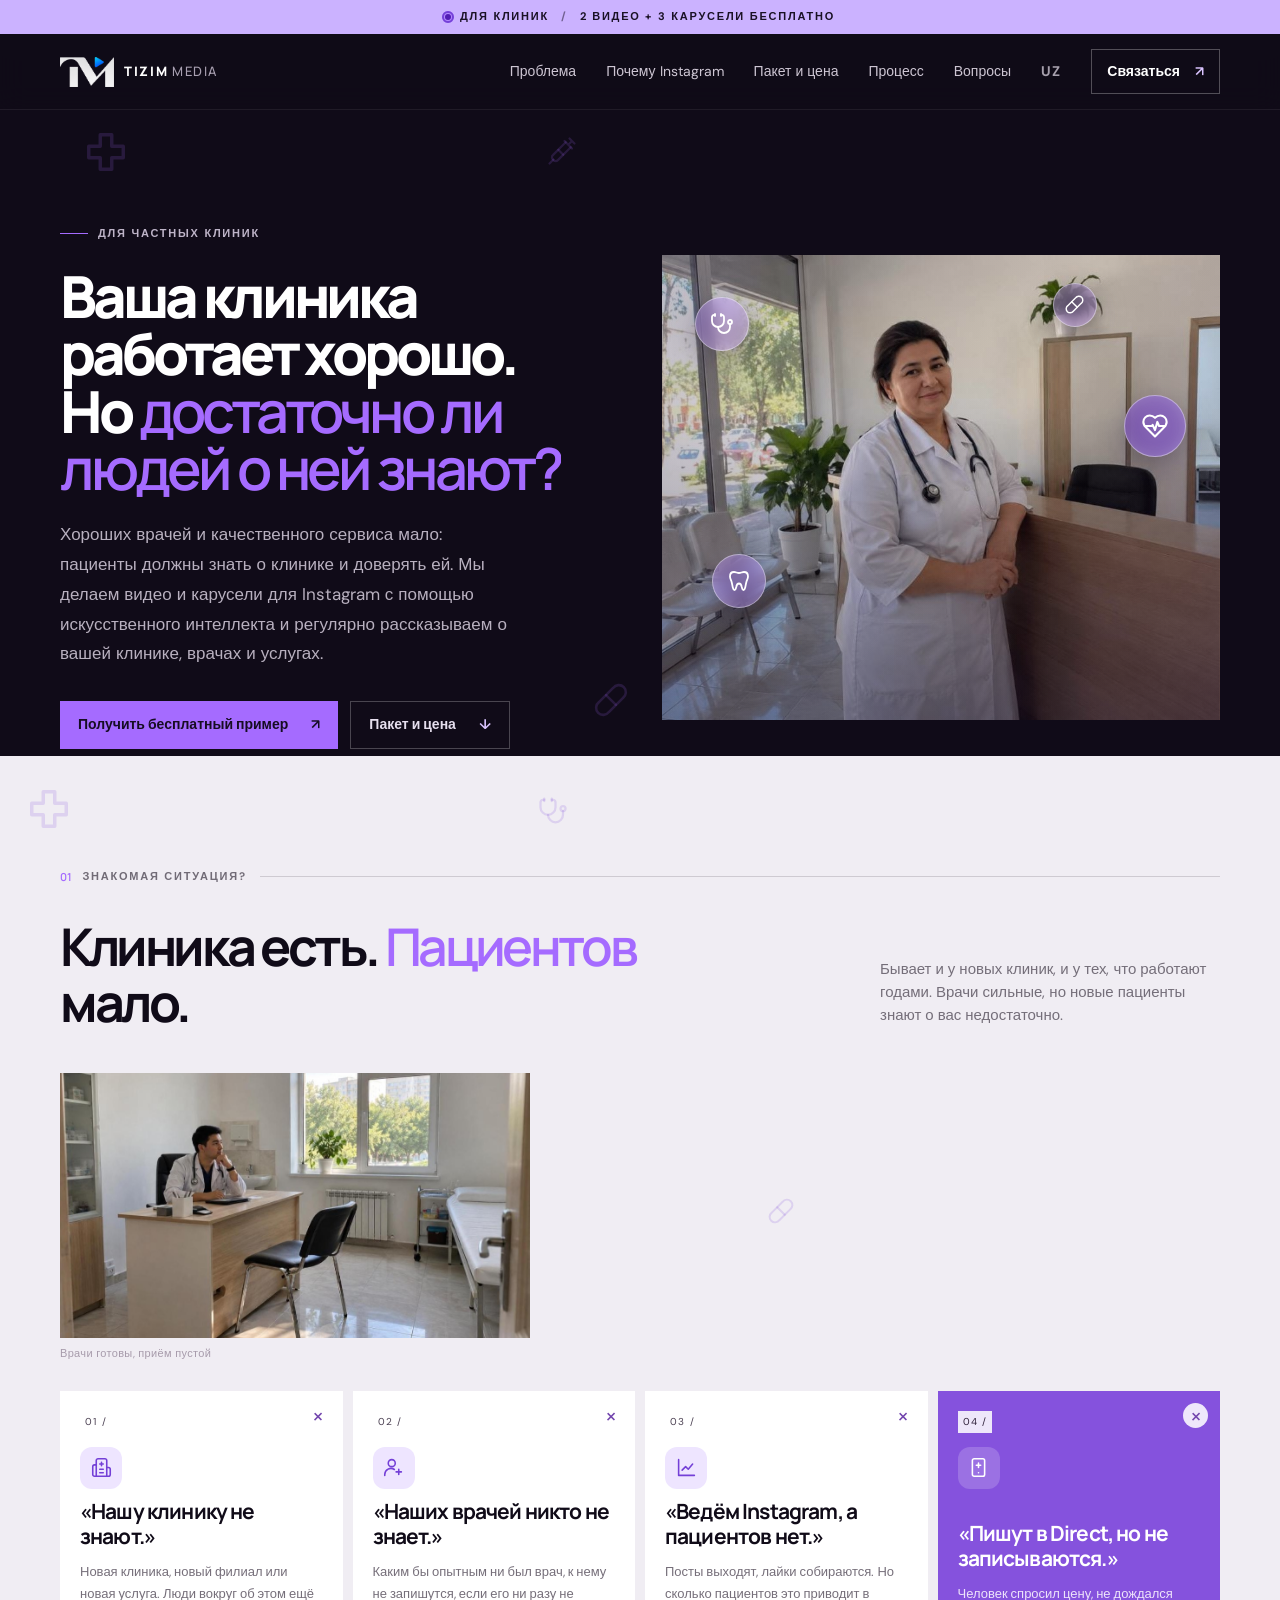
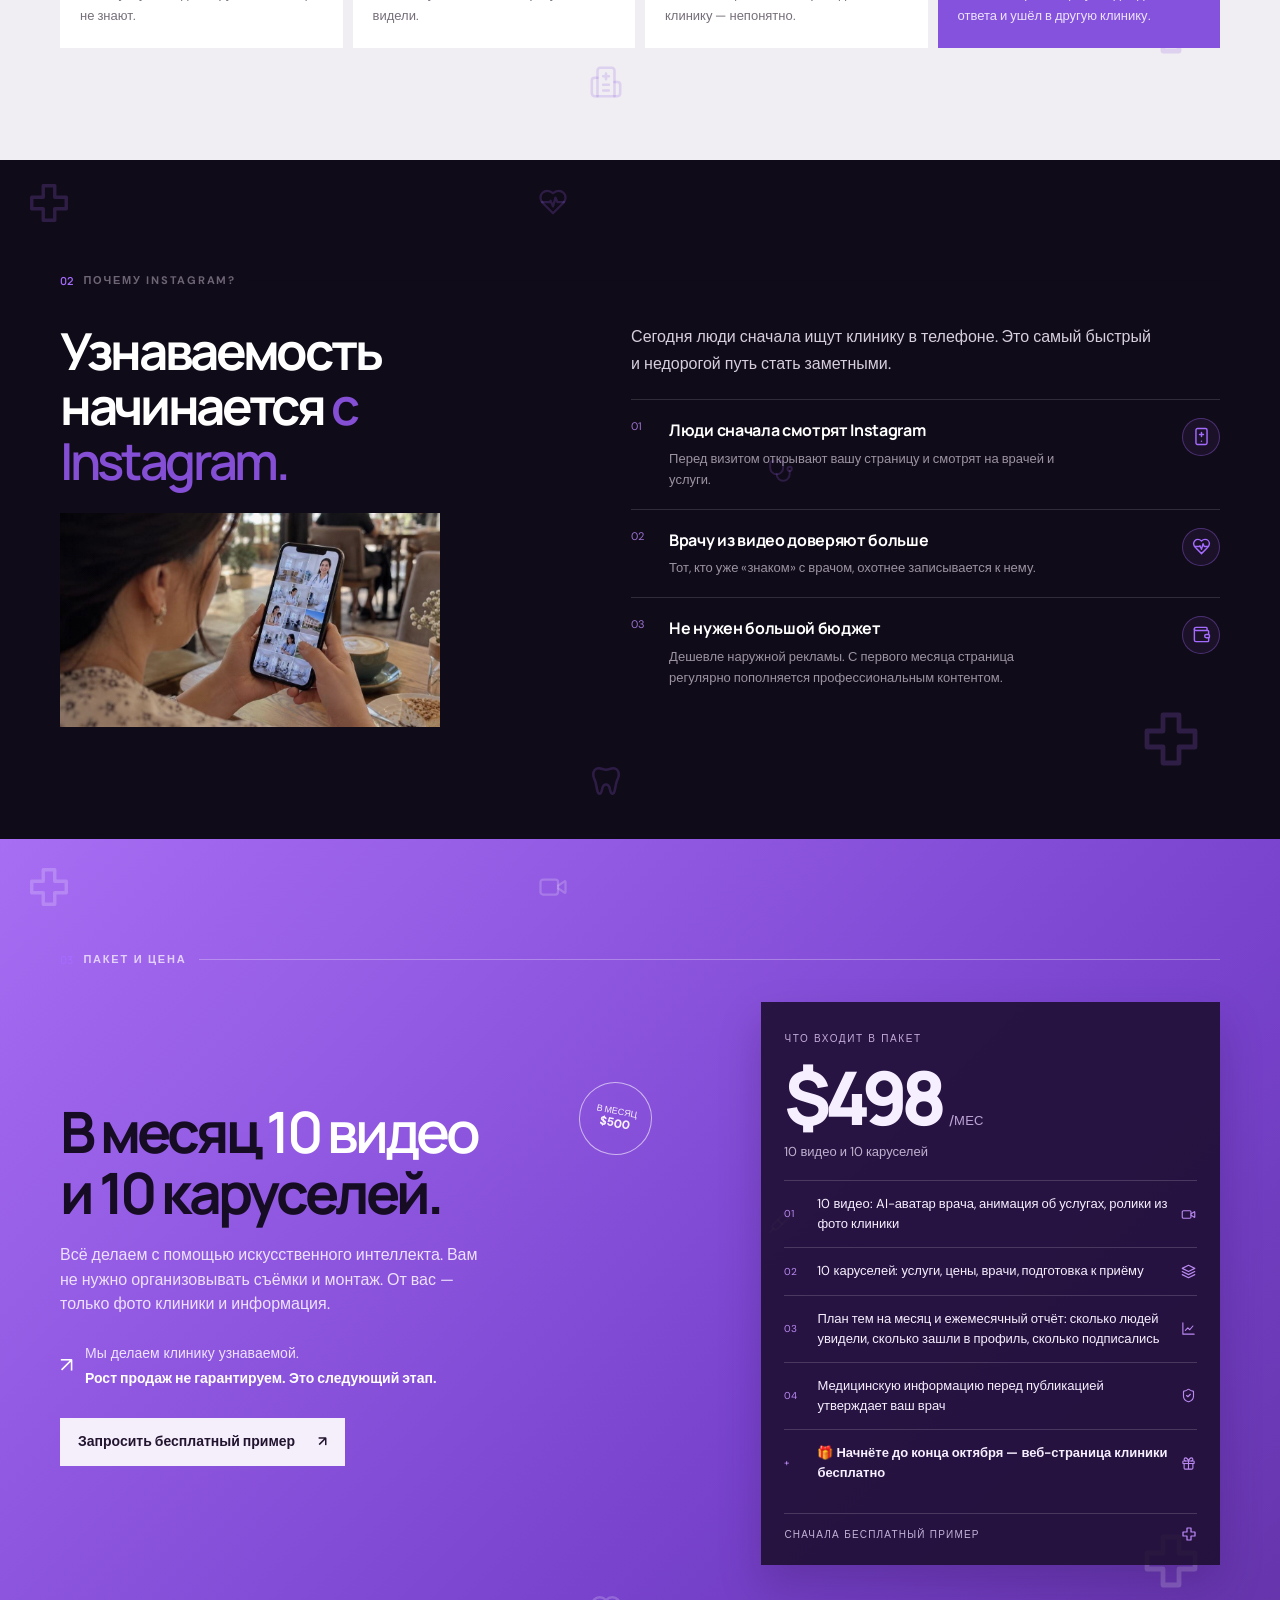
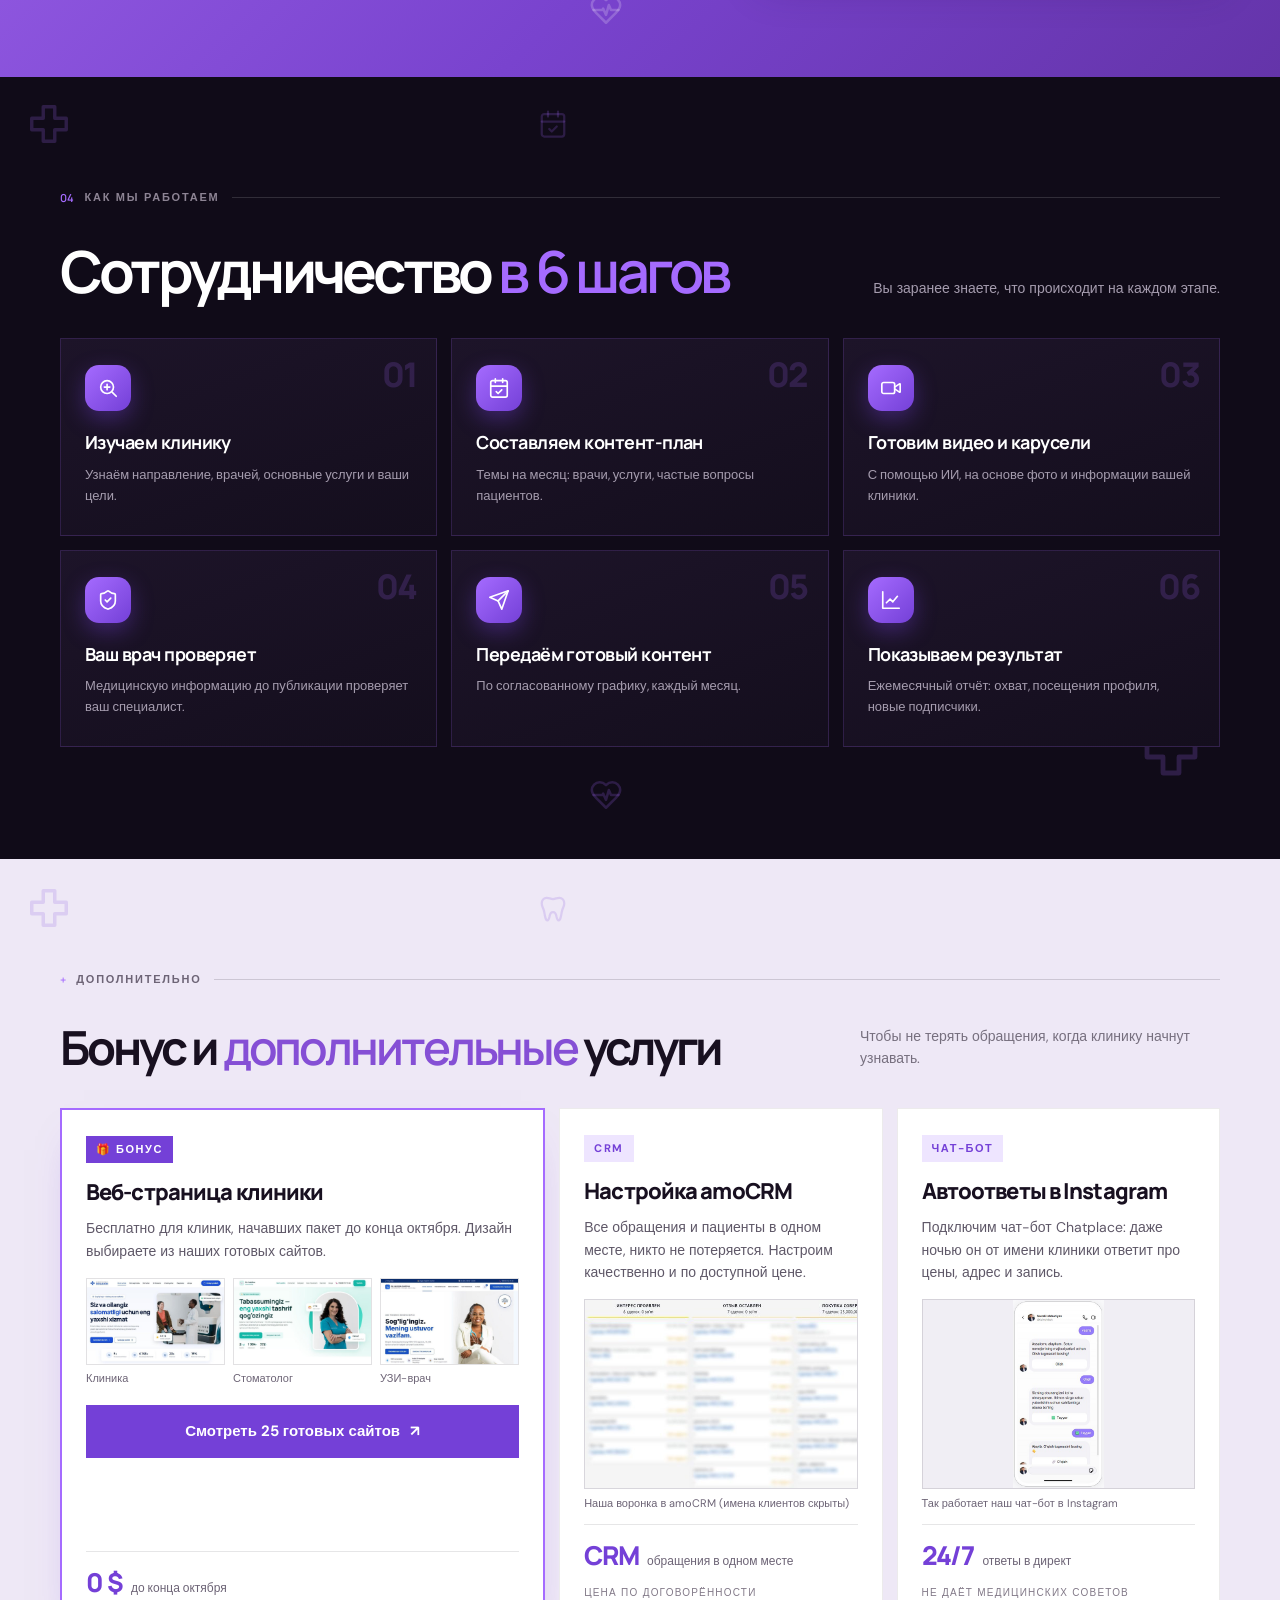
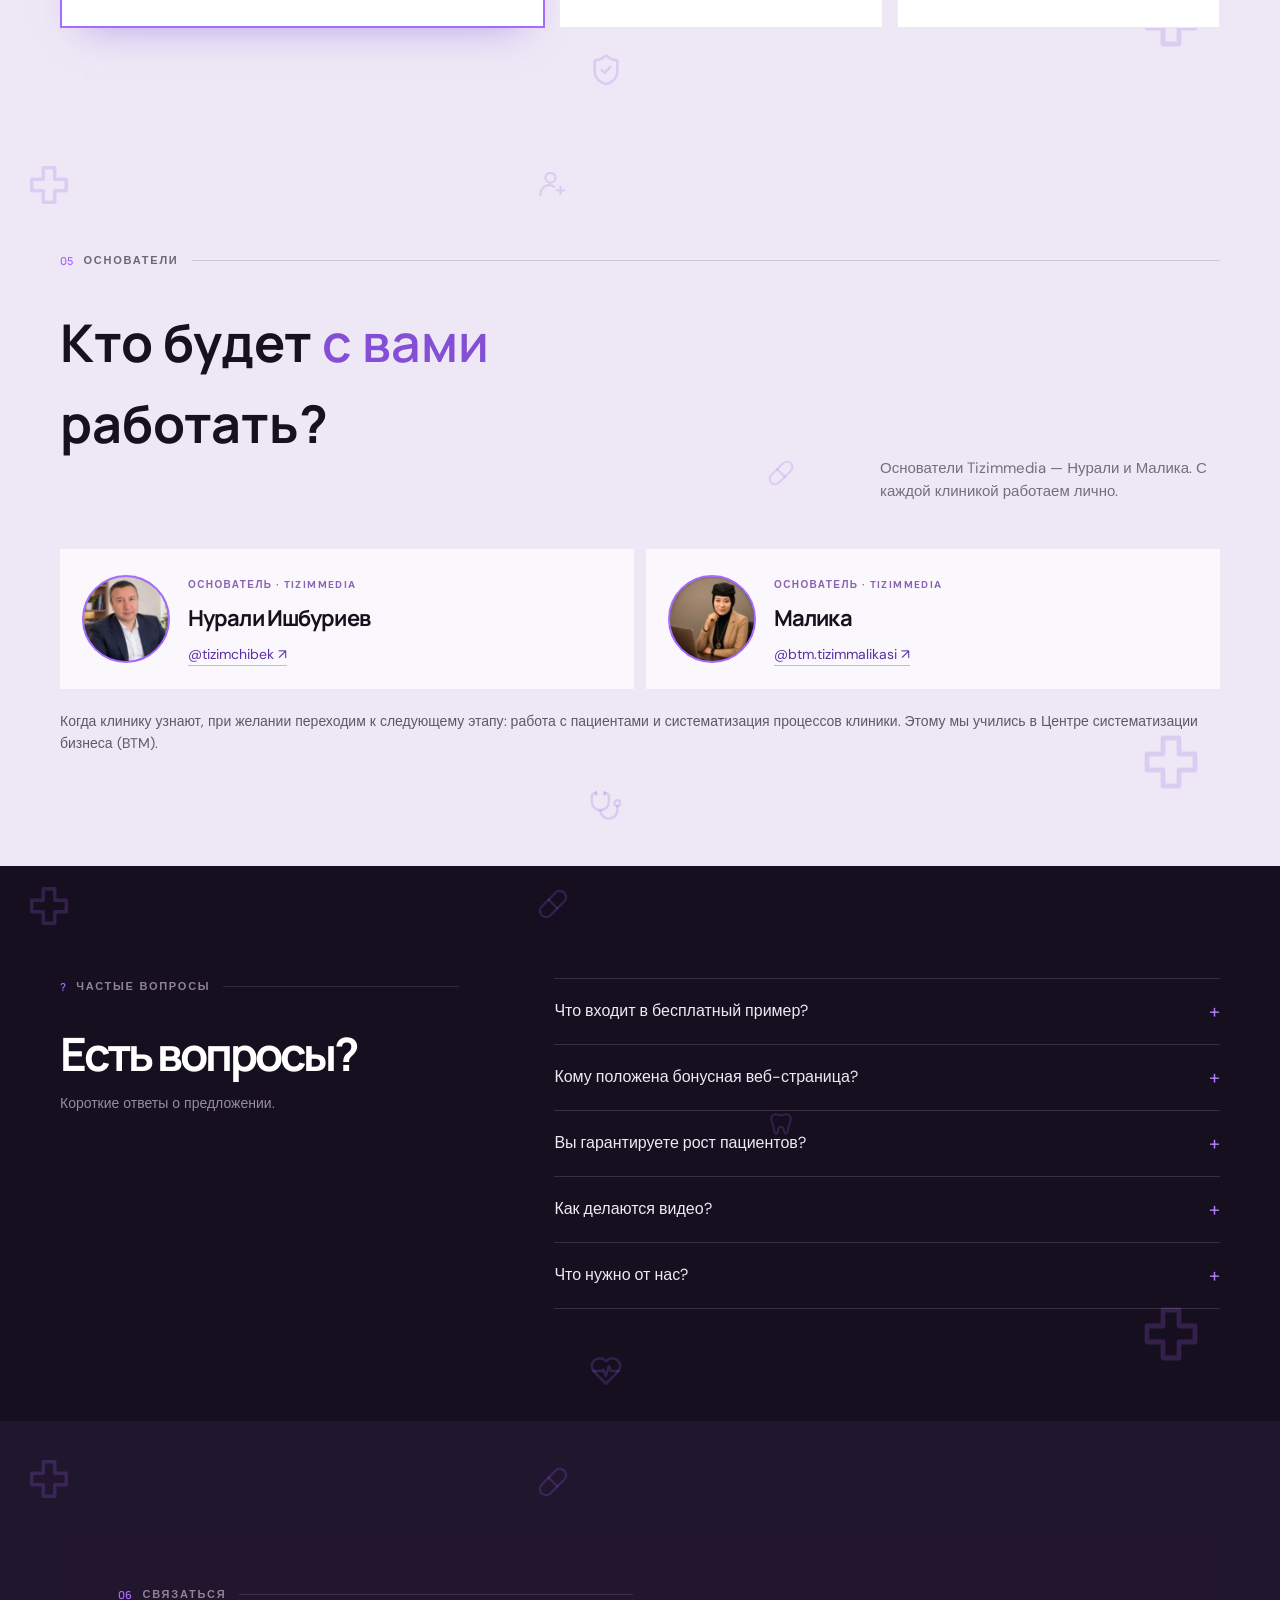
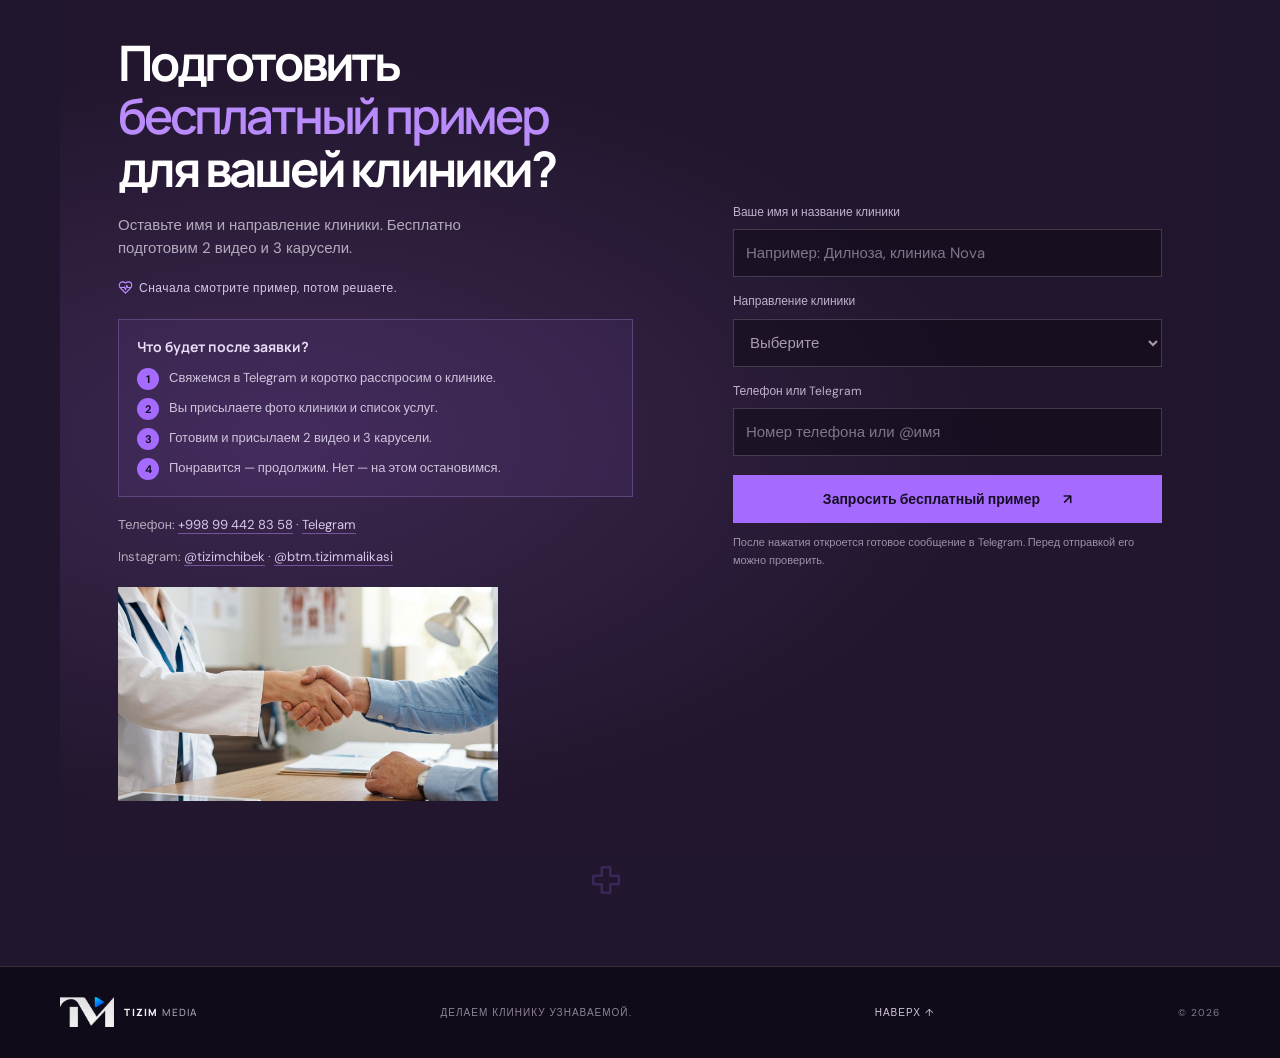
==== commit 20294757: "Ulashish rasmlari (og-image) yangi matn bilan yangilandi Telegram va boshqa ilovalar eski rasmni ko'" ====
--- a/ru/index.html
+++ b/ru/index.html
@@ -15,11 +15,11 @@
     <meta property="og:url" content="https://taklif.tizimchibek.uz/ru/" />
     <meta property="og:title" content="Tizimmedia — сделаем вашу клинику узнаваемой в Instagram" />
     <meta property="og:description" content="10 видео и 10 каруселей в месяц — $500. Сначала 2 видео и 3 карусели бесплатно." />
-    <meta property="og:image" content="https://taklif.tizimchibek.uz/og-image-ru.png" />
+    <meta property="og:image" content="https://taklif.tizimchibek.uz/og-image-ru.png?v=2" />
     <meta property="og:image:width" content="1200" />
     <meta property="og:image:height" content="630" />
     <meta name="twitter:card" content="summary_large_image" />
-    <meta name="twitter:image" content="https://taklif.tizimchibek.uz/og-image-ru.png" />
+    <meta name="twitter:image" content="https://taklif.tizimchibek.uz/og-image-ru.png?v=2" />
     <link rel="icon" type="image/png" href="../favicon.png" />
     <link rel="preconnect" href="https://fonts.googleapis.com" />
     <link rel="preconnect" href="https://fonts.gstatic.com" crossorigin />
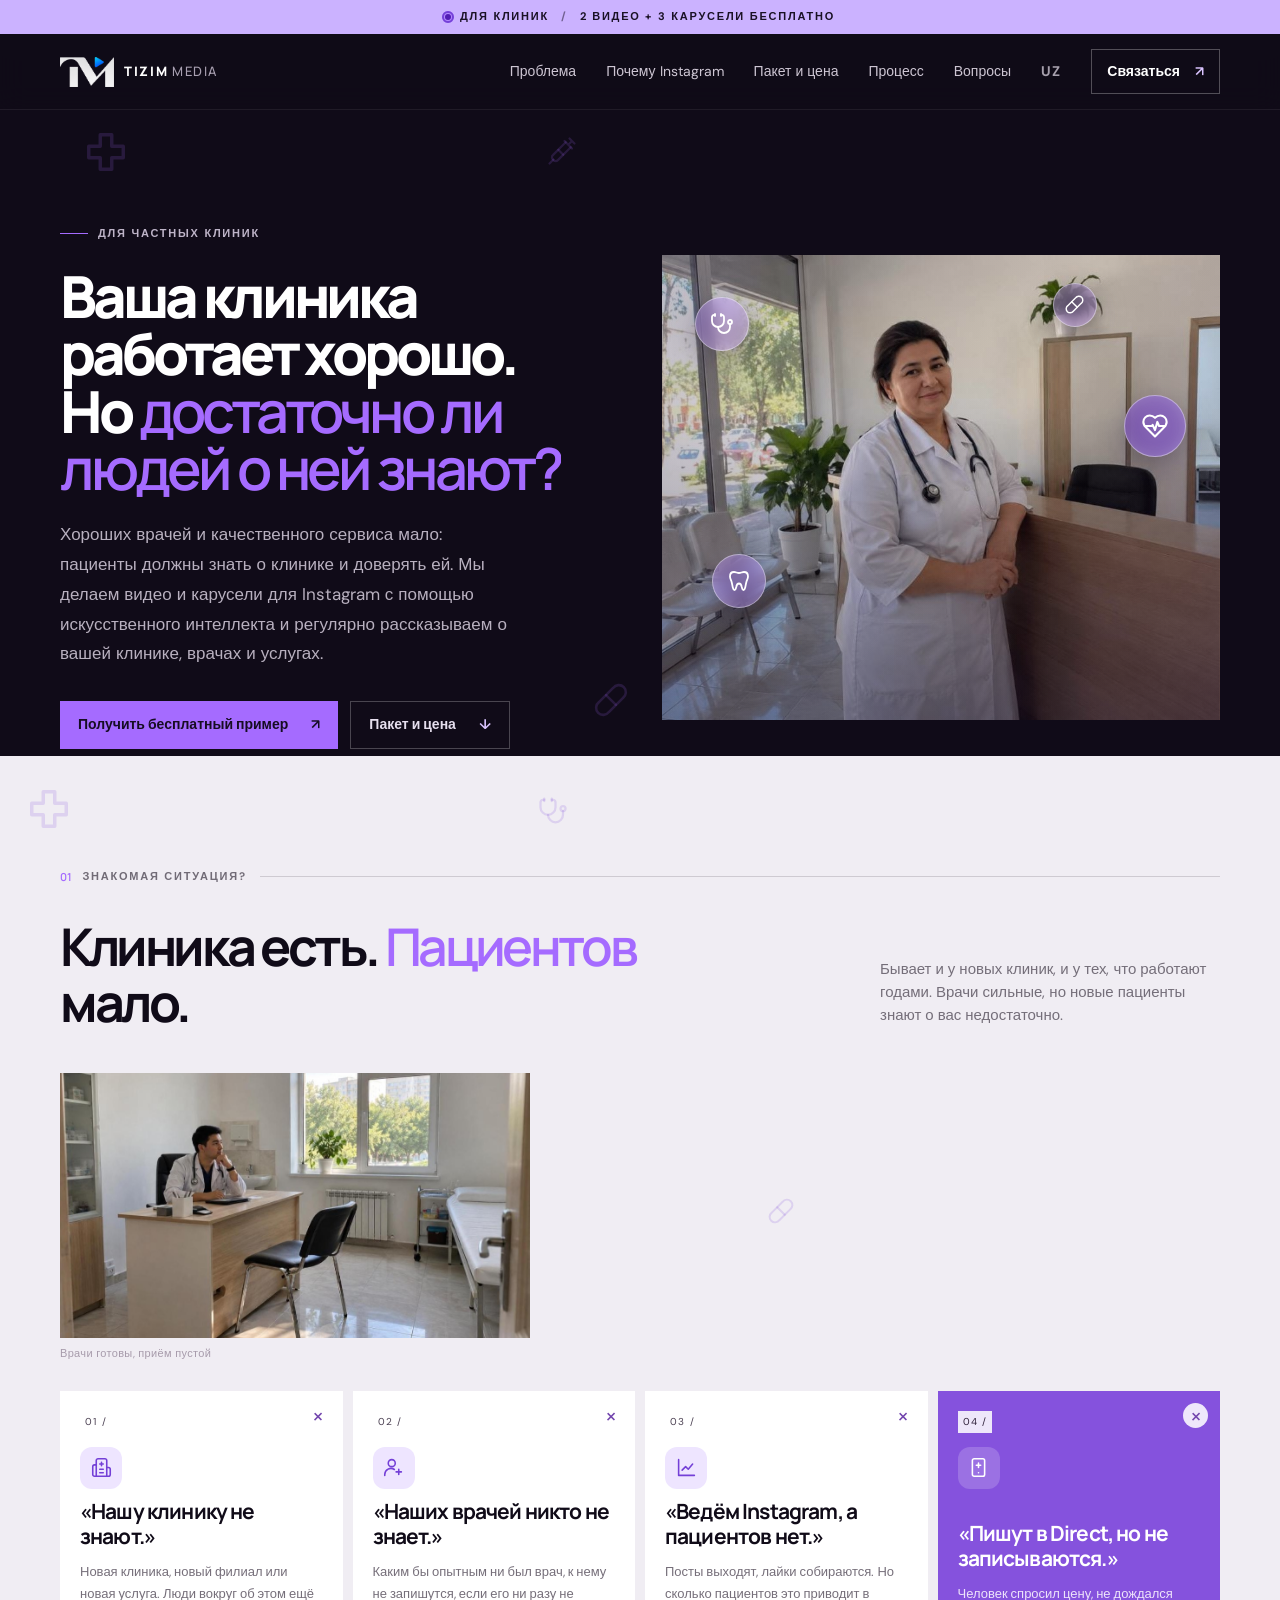
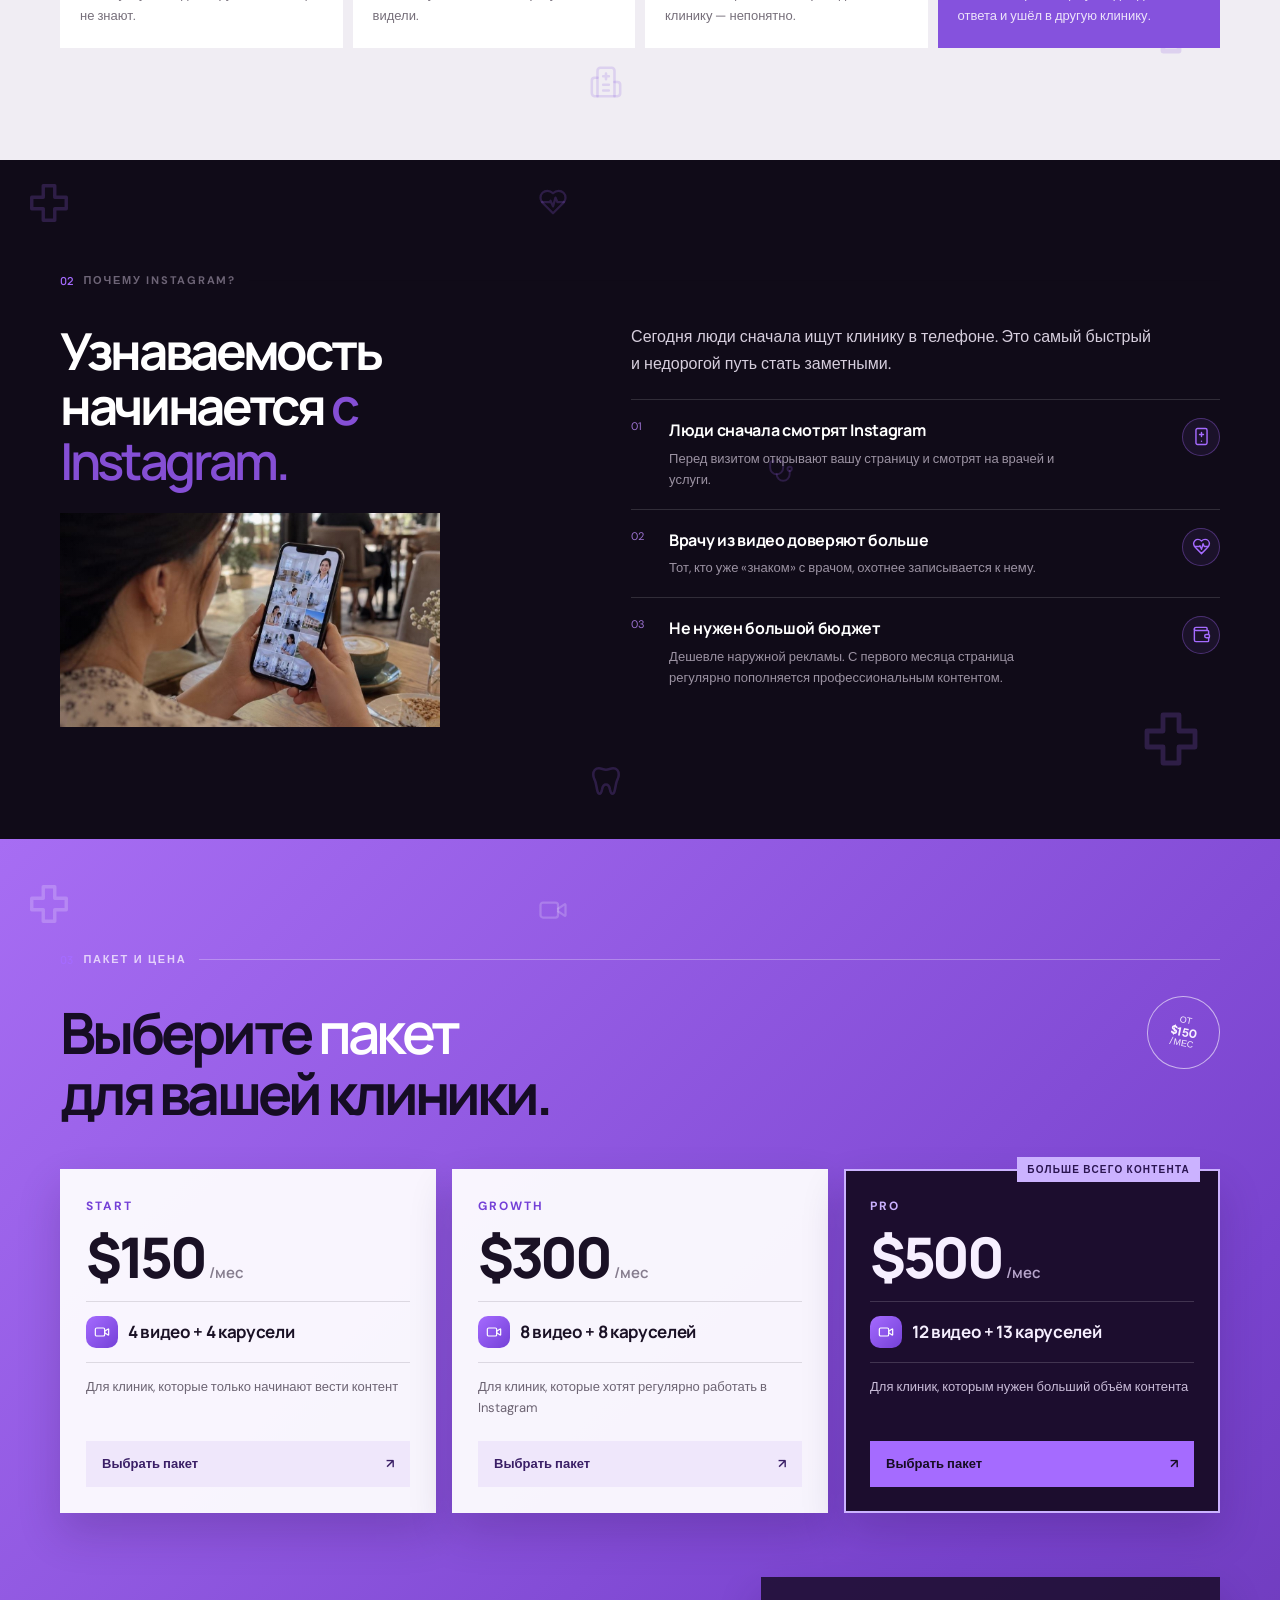
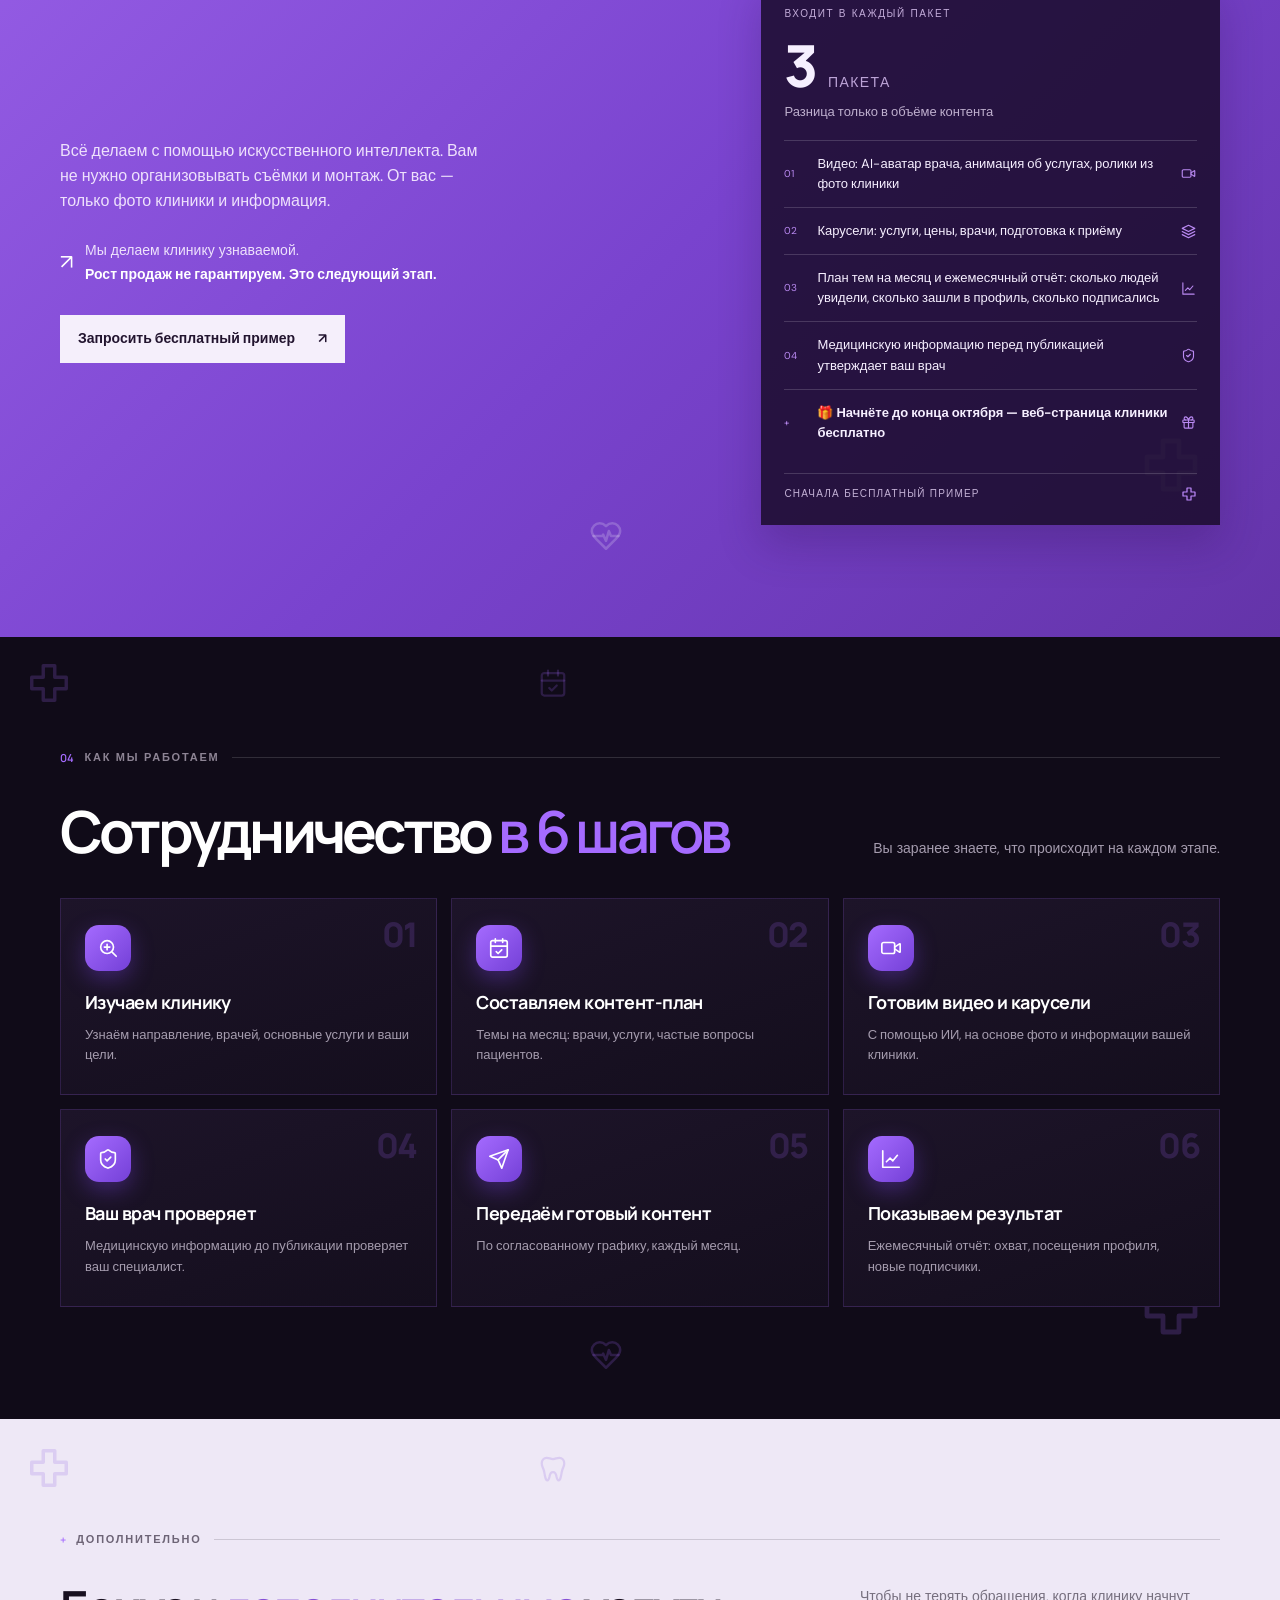
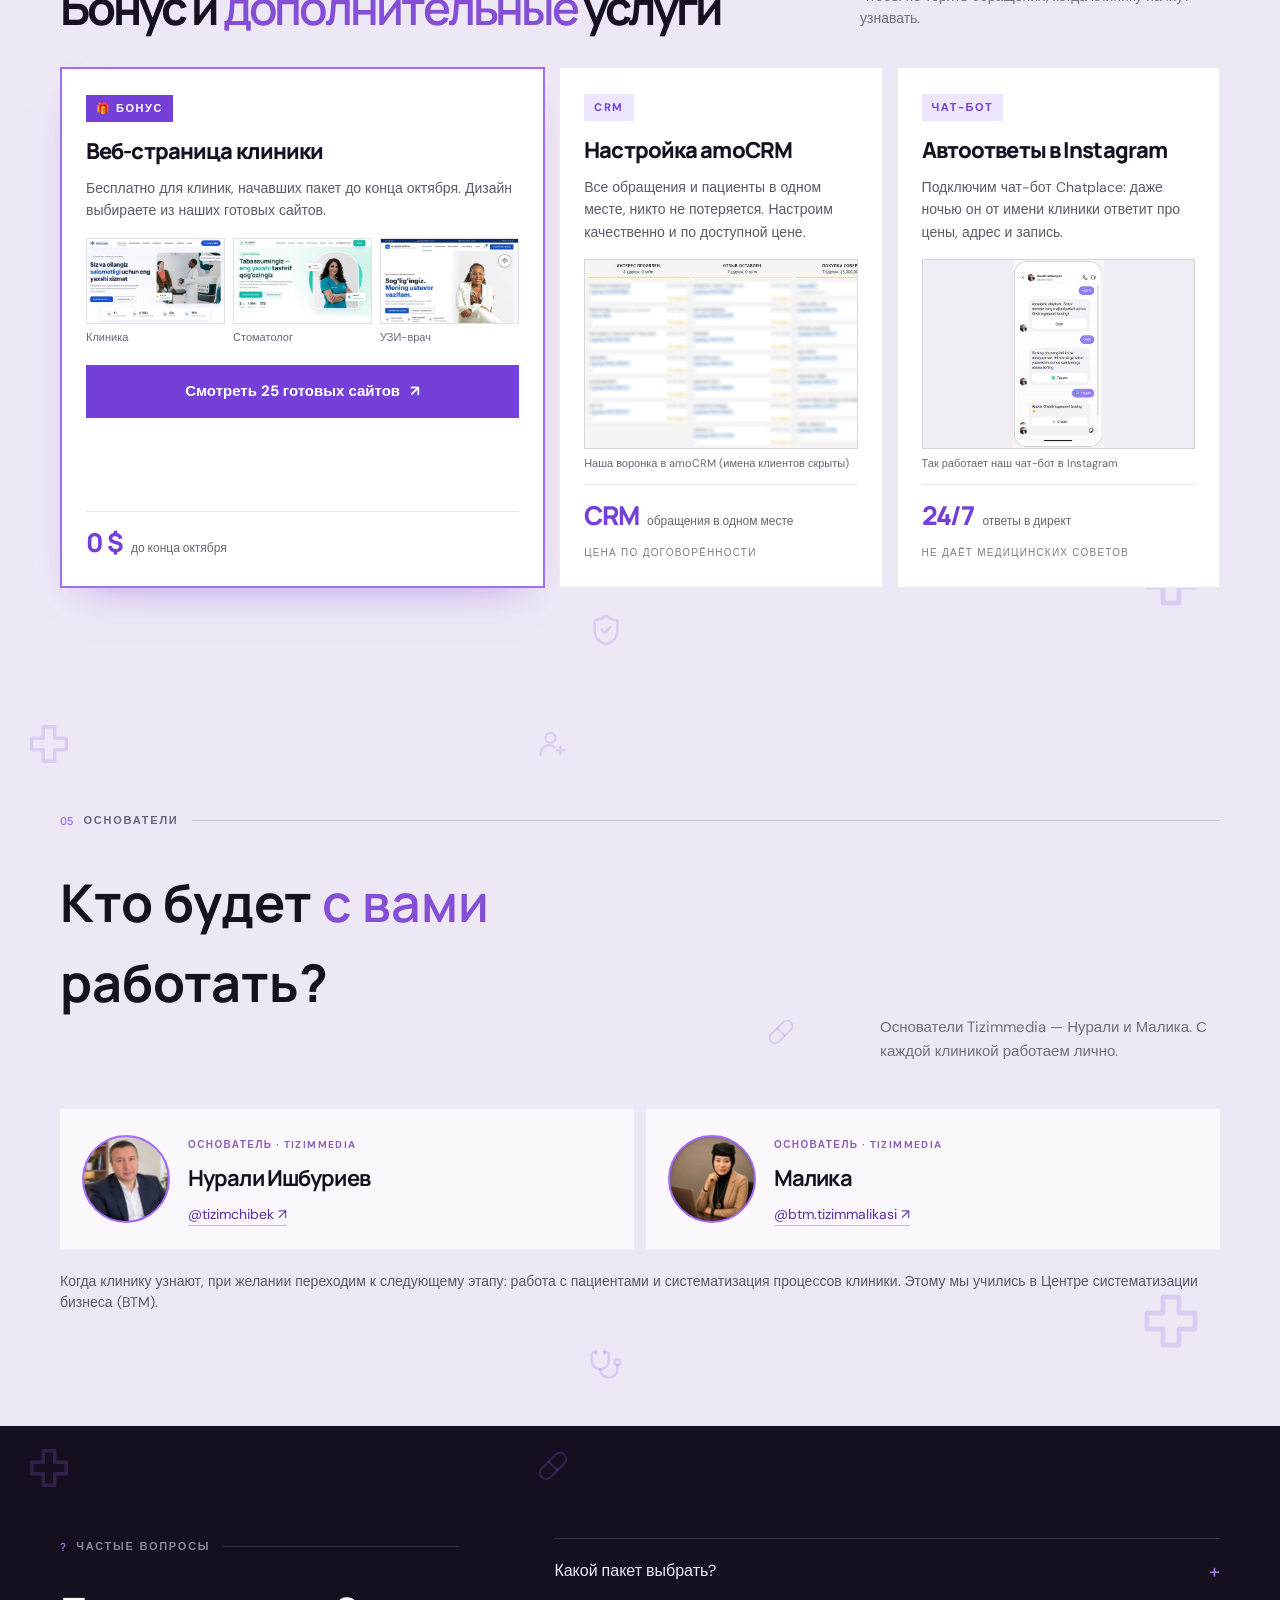
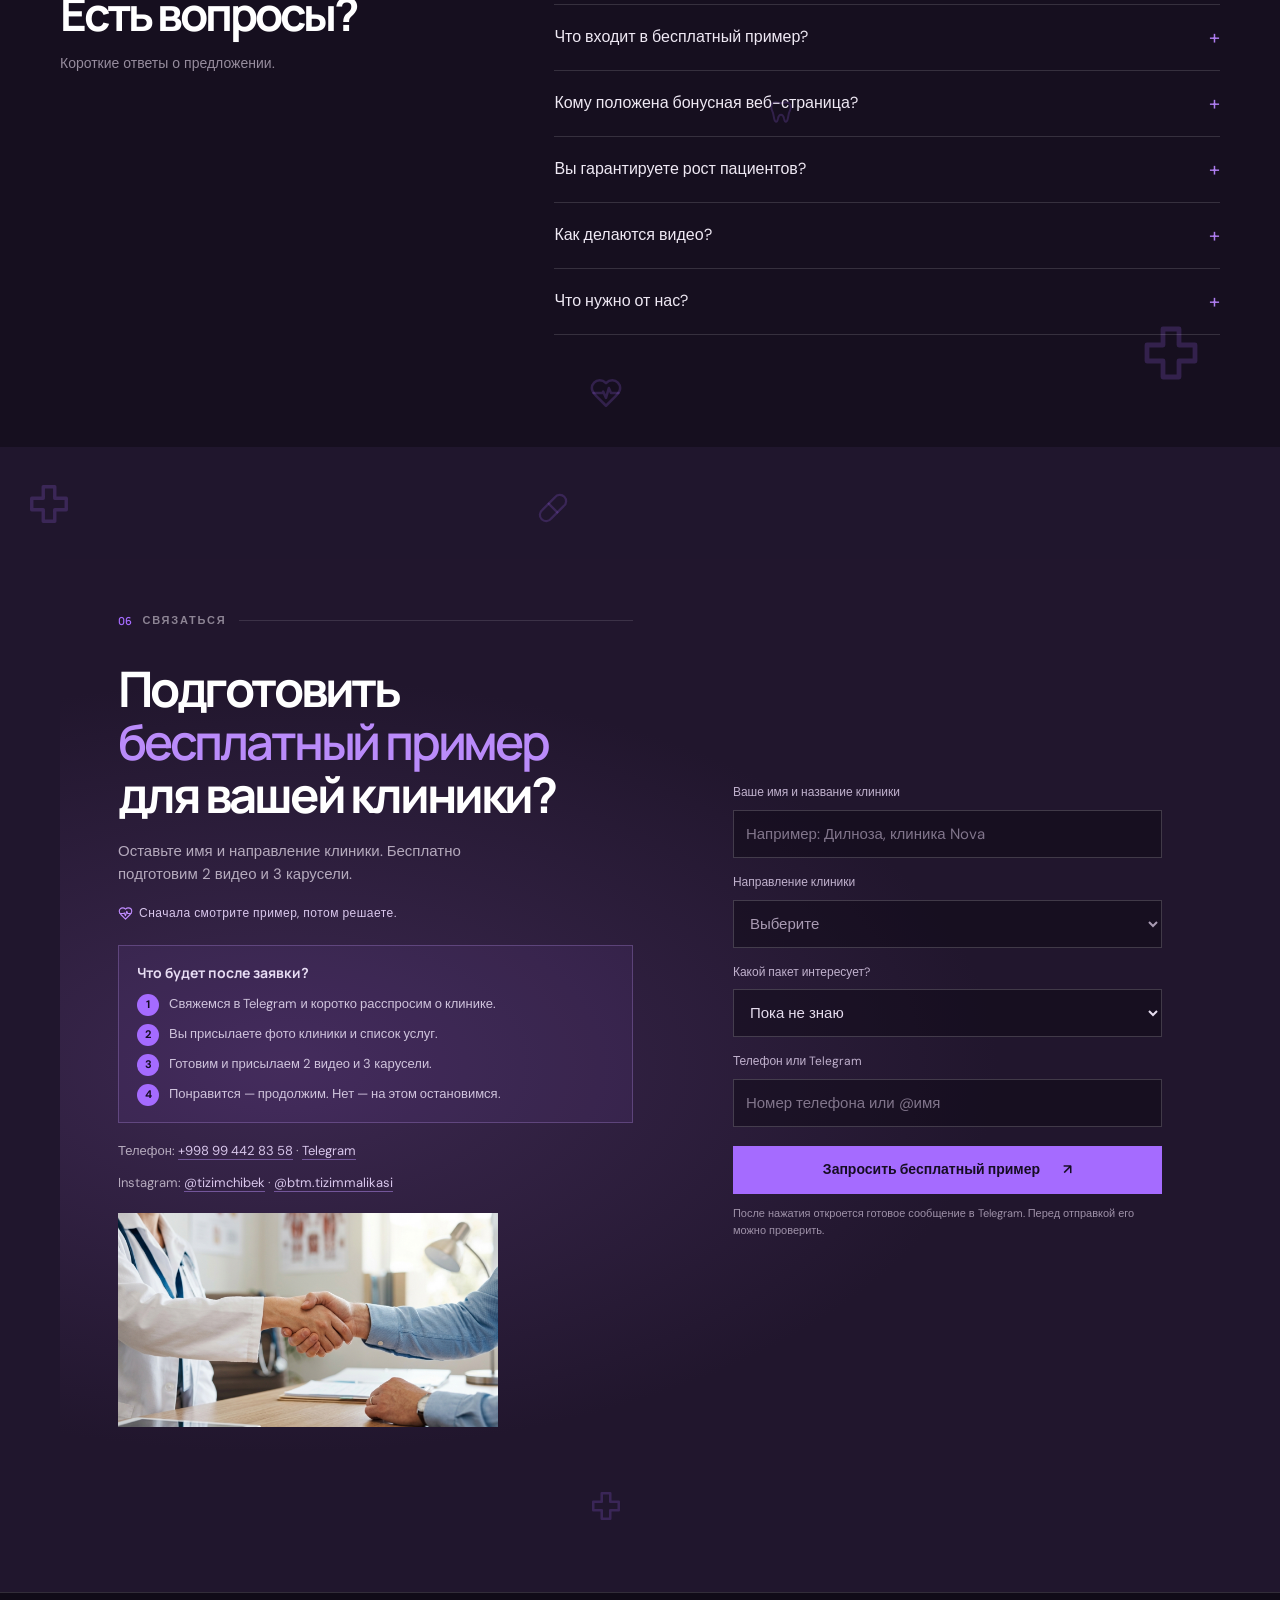
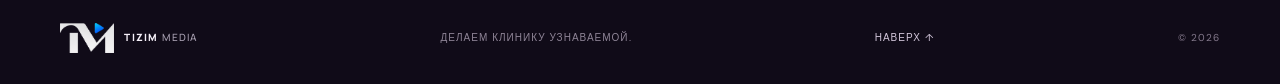
==== commit 2f004541: "Start, Growth va Pro tariflari joriy qilindi - Start 50 (4 video + 4 karusel), Growth 00 (8 + 8), Pr" ====
--- a/ru/index.html
+++ b/ru/index.html
@@ -4,7 +4,7 @@
     <meta charset="UTF-8" />
     <meta name="viewport" content="width=device-width, initial-scale=1.0" />
     <meta name="theme-color" content="#100b18" />
-    <meta name="description" content="Tizimmedia — видео и карусели для Instagram частных клиник с помощью ИИ. 10 видео + 10 каруселей в месяц — $500. Сначала бесплатный пример." />
+    <meta name="description" content="Tizimmedia — видео и карусели для Instagram частных клиник с помощью ИИ. Ежемесячные пакеты от $150: от 4 до 12 видео и каруселей. Сначала бесплатный пример." />
     <title>Tizimmedia — сделаем вашу клинику узнаваемой в Instagram</title>
     <link rel="canonical" href="https://taklif.tizimchibek.uz/ru/" />
     <link rel="alternate" hreflang="uz" href="https://taklif.tizimchibek.uz/" />
@@ -14,12 +14,12 @@
     <meta property="og:locale" content="ru_RU" />
     <meta property="og:url" content="https://taklif.tizimchibek.uz/ru/" />
     <meta property="og:title" content="Tizimmedia — сделаем вашу клинику узнаваемой в Instagram" />
-    <meta property="og:description" content="10 видео и 10 каруселей в месяц — $500. Сначала 2 видео и 3 карусели бесплатно." />
-    <meta property="og:image" content="https://taklif.tizimchibek.uz/og-image-ru.png?v=2" />
+    <meta property="og:description" content="Пакеты Start, Growth и Pro — от $150 в месяц. Сначала 2 видео и 3 карусели бесплатно." />
+    <meta property="og:image" content="https://taklif.tizimchibek.uz/og-image-ru.png?v=3" />
     <meta property="og:image:width" content="1200" />
     <meta property="og:image:height" content="630" />
     <meta name="twitter:card" content="summary_large_image" />
-    <meta name="twitter:image" content="https://taklif.tizimchibek.uz/og-image-ru.png?v=2" />
+    <meta name="twitter:image" content="https://taklif.tizimchibek.uz/og-image-ru.png?v=3" />
     <link rel="icon" type="image/png" href="../favicon.png" />
     <link rel="preconnect" href="https://fonts.googleapis.com" />
     <link rel="preconnect" href="https://fonts.gstatic.com" crossorigin />
@@ -73,7 +73,7 @@
 
       <section class="advantages section-pad" id="instagram"><div class="med-bg" aria-hidden="true"><span><svg class="ico" aria-hidden="true"><use href="#i-cross"/></svg></span><span><svg class="ico" aria-hidden="true"><use href="#i-heart"/></svg></span><span><svg class="ico" aria-hidden="true"><use href="#i-cross"/></svg></span><span><svg class="ico" aria-hidden="true"><use href="#i-tooth"/></svg></span><span><svg class="ico" aria-hidden="true"><use href="#i-stetho"/></svg></span></div><div class="section-wrap"><div class="section-kicker"><span>02</span> ПОЧЕМУ INSTAGRAM? <i></i></div><div class="advantage-layout"><h2>Узнаваемость начинается <em>с Instagram.</em></h2><div class="advantage-list"><p class="advantage-lead">Сегодня люди сначала ищут клинику в телефоне. Это самый быстрый и недорогой путь стать заметными.</p><article><span>01</span><div><h3>Люди сначала смотрят Instagram</h3><p>Перед визитом открывают вашу страницу и смотрят на врачей и услуги.</p></div><span class="advantage-mark"><svg class="ico" aria-hidden="true"><use href="#i-phone"/></svg></span></article><article><span>02</span><div><h3>Врачу из видео доверяют больше</h3><p>Тот, кто уже «знаком» с врачом, охотнее записывается к нему.</p></div><span class="advantage-mark"><svg class="ico" aria-hidden="true"><use href="#i-heart"/></svg></span></article><article><span>03</span><div><h3>Не нужен большой бюджет</h3><p>Дешевле наружной рекламы. С первого месяца страница регулярно пополняется профессиональным контентом.</p></div><span class="advantage-mark"><svg class="ico" aria-hidden="true"><use href="#i-wallet"/></svg></span></article></div></div></div></section>
 
-      <section class="offer section-pad" id="taklif"><div class="med-bg" aria-hidden="true"><span><svg class="ico" aria-hidden="true"><use href="#i-cross"/></svg></span><span><svg class="ico" aria-hidden="true"><use href="#i-video"/></svg></span><span><svg class="ico" aria-hidden="true"><use href="#i-cross"/></svg></span><span><svg class="ico" aria-hidden="true"><use href="#i-heart"/></svg></span><span><svg class="ico" aria-hidden="true"><use href="#i-syringe"/></svg></span></div><div class="section-wrap"><div class="section-kicker"><span>03</span> ПАКЕТ И ЦЕНА <i></i></div><div class="offer-layout"><div class="offer-copy"><div class="offer-sticker">В МЕСЯЦ<br /><span>$500</span></div><h2>В месяц <em>10 видео</em><br />и 10 каруселей.</h2><p>Всё делаем с помощью искусственного интеллекта. Вам не нужно организовывать съёмки и монтаж. От вас — только фото клиники и информация.</p><div class="offer-choice"><span class="choice-icon">↗</span><span>Мы делаем клинику узнаваемой.<br /><b>Рост продаж не гарантируем. Это следующий этап.</b></span></div><a class="button button-light" href="#aloqa">Запросить бесплатный пример <span>↗</span></a></div><div class="offer-includes"><span class="offer-overline">ЧТО ВХОДИТ В ПАКЕТ</span><div class="offer-count">$500<span>/МЕС</span></div><p>10 видео и 10 каруселей</p><div class="include-row"><span>01</span><span>10 видео: AI-аватар врача, анимация об услугах, ролики из фото клиники</span><span class="include-ico"><svg class="ico" aria-hidden="true"><use href="#i-video"/></svg></span></div><div class="include-row"><span>02</span><span>10 каруселей: услуги, цены, врачи, подготовка к приёму</span><span class="include-ico"><svg class="ico" aria-hidden="true"><use href="#i-layers"/></svg></span></div><div class="include-row"><span>03</span><span>План тем на месяц и ежемесячный отчёт: сколько людей увидели, сколько зашли в профиль, сколько подписались</span><span class="include-ico"><svg class="ico" aria-hidden="true"><use href="#i-chart"/></svg></span></div><div class="include-row"><span>04</span><span>Медицинскую информацию перед публикацией утверждает ваш врач</span><span class="include-ico"><svg class="ico" aria-hidden="true"><use href="#i-shield"/></svg></span></div><div class="include-row"><span>+</span><span><b>🎁 Начнёте до конца октября — веб-страница клиники бесплатно</b></span><span class="include-ico"><svg class="ico" aria-hidden="true"><use href="#i-gift"/></svg></span></div><div class="no-strings">СНАЧАЛА БЕСПЛАТНЫЙ ПРИМЕР <span><svg class="ico" aria-hidden="true"><use href="#i-cross"/></svg></span></div></div></div></div></section>
+      <section class="offer section-pad" id="taklif"><div class="med-bg" aria-hidden="true"><span><svg class="ico" aria-hidden="true"><use href="#i-cross"/></svg></span><span><svg class="ico" aria-hidden="true"><use href="#i-video"/></svg></span><span><svg class="ico" aria-hidden="true"><use href="#i-cross"/></svg></span><span><svg class="ico" aria-hidden="true"><use href="#i-heart"/></svg></span><span><svg class="ico" aria-hidden="true"><use href="#i-syringe"/></svg></span></div><div class="section-wrap"><div class="section-kicker"><span>03</span> ПАКЕТ И ЦЕНА <i></i></div><div class="tariff-head"><h2>Выберите <em>пакет</em><br />для вашей клиники.</h2><div class="offer-sticker">ОТ<br /><span>$150</span>/МЕС</div></div><div class="tariff-grid"><article class="tariff"><span class="tariff-name">Start</span><div class="tariff-price">$150<span>/мес</span></div><div class="tariff-amount"><span class="tariff-ico"><svg class="ico" aria-hidden="true"><use href="#i-video"/></svg></span>4 видео + 4 карусели</div><p>Для клиник, которые только начинают вести контент</p><a class="tariff-btn" href="#aloqa" data-package="Start">Выбрать пакет <span>↗</span></a></article><article class="tariff"><span class="tariff-name">Growth</span><div class="tariff-price">$300<span>/мес</span></div><div class="tariff-amount"><span class="tariff-ico"><svg class="ico" aria-hidden="true"><use href="#i-video"/></svg></span>8 видео + 8 каруселей</div><p>Для клиник, которые хотят регулярно работать в Instagram</p><a class="tariff-btn" href="#aloqa" data-package="Growth">Выбрать пакет <span>↗</span></a></article><article class="tariff tariff-pro"><span class="tariff-badge">БОЛЬШЕ ВСЕГО КОНТЕНТА</span><span class="tariff-name">Pro</span><div class="tariff-price">$500<span>/мес</span></div><div class="tariff-amount"><span class="tariff-ico"><svg class="ico" aria-hidden="true"><use href="#i-video"/></svg></span>12 видео + 13 каруселей</div><p>Для клиник, которым нужен больший объём контента</p><a class="tariff-btn" href="#aloqa" data-package="Pro">Выбрать пакет <span>↗</span></a></article></div><div class="offer-layout"><div class="offer-copy"><p>Всё делаем с помощью искусственного интеллекта. Вам не нужно организовывать съёмки и монтаж. От вас — только фото клиники и информация.</p><div class="offer-choice"><span class="choice-icon">↗</span><span>Мы делаем клинику узнаваемой.<br /><b>Рост продаж не гарантируем. Это следующий этап.</b></span></div><a class="button button-light" href="#aloqa">Запросить бесплатный пример <span>↗</span></a></div><div class="offer-includes"><span class="offer-overline">ВХОДИТ В КАЖДЫЙ ПАКЕТ</span><div class="offer-count offer-count-small">3 <span>ПАКЕТА</span></div><p>Разница только в объёме контента</p><div class="include-row"><span>01</span><span>Видео: AI-аватар врача, анимация об услугах, ролики из фото клиники</span><span class="include-ico"><svg class="ico" aria-hidden="true"><use href="#i-video"/></svg></span></div><div class="include-row"><span>02</span><span>Карусели: услуги, цены, врачи, подготовка к приёму</span><span class="include-ico"><svg class="ico" aria-hidden="true"><use href="#i-layers"/></svg></span></div><div class="include-row"><span>03</span><span>План тем на месяц и ежемесячный отчёт: сколько людей увидели, сколько зашли в профиль, сколько подписались</span><span class="include-ico"><svg class="ico" aria-hidden="true"><use href="#i-chart"/></svg></span></div><div class="include-row"><span>04</span><span>Медицинскую информацию перед публикацией утверждает ваш врач</span><span class="include-ico"><svg class="ico" aria-hidden="true"><use href="#i-shield"/></svg></span></div><div class="include-row"><span>+</span><span><b>🎁 Начнёте до конца октября — веб-страница клиники бесплатно</b></span><span class="include-ico"><svg class="ico" aria-hidden="true"><use href="#i-gift"/></svg></span></div><div class="no-strings">СНАЧАЛА БЕСПЛАТНЫЙ ПРИМЕР <span><svg class="ico" aria-hidden="true"><use href="#i-cross"/></svg></span></div></div></div></div></section>
 
       <section class="process section-pad" id="jarayon"><div class="med-bg" aria-hidden="true"><span><svg class="ico" aria-hidden="true"><use href="#i-cross"/></svg></span><span><svg class="ico" aria-hidden="true"><use href="#i-calendar"/></svg></span><span><svg class="ico" aria-hidden="true"><use href="#i-cross"/></svg></span><span><svg class="ico" aria-hidden="true"><use href="#i-heart"/></svg></span><span><svg class="ico" aria-hidden="true"><use href="#i-stetho"/></svg></span></div><div class="section-wrap"><div class="section-kicker"><span>04</span> КАК МЫ РАБОТАЕМ <i></i></div><div class="packages-head"><h2>Сотрудничество <em>в 6 шагов</em></h2><p>Вы заранее знаете, что происходит на каждом этапе.</p></div><div class="process-grid"><article class="process-step"><span class="process-num">01</span><span class="process-ico"><svg class="ico" aria-hidden="true"><use href="#i-search"/></svg></span><h3>Изучаем клинику</h3><p>Узнаём направление, врачей, основные услуги и ваши цели.</p></article><article class="process-step"><span class="process-num">02</span><span class="process-ico"><svg class="ico" aria-hidden="true"><use href="#i-calendar"/></svg></span><h3>Составляем контент-план</h3><p>Темы на месяц: врачи, услуги, частые вопросы пациентов.</p></article><article class="process-step"><span class="process-num">03</span><span class="process-ico"><svg class="ico" aria-hidden="true"><use href="#i-video"/></svg></span><h3>Готовим видео и карусели</h3><p>С помощью ИИ, на основе фото и информации вашей клиники.</p></article><article class="process-step"><span class="process-num">04</span><span class="process-ico"><svg class="ico" aria-hidden="true"><use href="#i-shield"/></svg></span><h3>Ваш врач проверяет</h3><p>Медицинскую информацию до публикации проверяет ваш специалист.</p></article><article class="process-step"><span class="process-num">05</span><span class="process-ico"><svg class="ico" aria-hidden="true"><use href="#i-send"/></svg></span><h3>Передаём готовый контент</h3><p>По согласованному графику, каждый месяц.</p></article><article class="process-step"><span class="process-num">06</span><span class="process-ico"><svg class="ico" aria-hidden="true"><use href="#i-chart"/></svg></span><h3>Показываем результат</h3><p>Ежемесячный отчёт: охват, посещения профиля, новые подписчики.</p></article></div></div></section>
 
@@ -87,9 +87,9 @@
         <p class="team-note">Когда клинику узнают, при желании переходим к следующему этапу: работа с пациентами и систематизация процессов клиники. Этому мы учились в Центре систематизации бизнеса (BTM).</p>
       </div></section>
 
-      <section class="faq section-pad" id="savollar"><div class="med-bg" aria-hidden="true"><span><svg class="ico" aria-hidden="true"><use href="#i-cross"/></svg></span><span><svg class="ico" aria-hidden="true"><use href="#i-pill"/></svg></span><span><svg class="ico" aria-hidden="true"><use href="#i-cross"/></svg></span><span><svg class="ico" aria-hidden="true"><use href="#i-heart"/></svg></span><span><svg class="ico" aria-hidden="true"><use href="#i-tooth"/></svg></span></div><div class="section-wrap faq-layout"><div><div class="section-kicker"><span>?</span> ЧАСТЫЕ ВОПРОСЫ <i></i></div><h2>Есть вопросы?</h2><p class="faq-intro">Короткие ответы о предложении.</p></div><div class="faq-list"><details><summary>Что входит в бесплатный пример?<span>+</span></summary><p>Готовим для вашей клиники 2 видео и 3 карусели. Понравится — продолжим, нет — на этом остановимся. Продолжать не обязательно.</p></details><details><summary>Кому положена бонусная веб-страница?<span>+</span></summary><p>Клиникам, которые начнут месячный пакет до конца октября. Дизайн выбираете из готовых сайтов на web.tizimchibek.uz, мы наполняем его данными вашей клиники.</p></details><details><summary>Вы гарантируете рост пациентов?<span>+</span></summary><p>Нет. Наша задача — сделать клинику узнаваемой, а страницу в Instagram полной и вызывающей доверие. Систематизация потока пациентов — отдельный этап.</p></details><details><summary>Как делаются видео?<span>+</span></summary><p>С помощью искусственного интеллекта. С согласия врача создаём его AI-аватар, либо делаем анимационные ролики об услугах и ролики из фото клиники. Несуществующих врачей и пациентов не показываем.</p></details><details><summary>Что нужно от нас?<span>+</span></summary><p>Фото клиники и врачей, список услуг и цен, а также специалист, который проверит медицинскую информацию.</p></details></div></div></section>
+      <section class="faq section-pad" id="savollar"><div class="med-bg" aria-hidden="true"><span><svg class="ico" aria-hidden="true"><use href="#i-cross"/></svg></span><span><svg class="ico" aria-hidden="true"><use href="#i-pill"/></svg></span><span><svg class="ico" aria-hidden="true"><use href="#i-cross"/></svg></span><span><svg class="ico" aria-hidden="true"><use href="#i-heart"/></svg></span><span><svg class="ico" aria-hidden="true"><use href="#i-tooth"/></svg></span></div><div class="section-wrap faq-layout"><div><div class="section-kicker"><span>?</span> ЧАСТЫЕ ВОПРОСЫ <i></i></div><h2>Есть вопросы?</h2><p class="faq-intro">Короткие ответы о предложении.</p></div><div class="faq-list"><details><summary>Какой пакет выбрать?<span>+</span></summary><p>Если только начинаете вести контент — достаточно Start. Если хотите регулярно выходить в Instagram — Growth. Если нужно рассказать о нескольких врачах и направлениях — Pro. Можно сначала посмотреть бесплатный пример, а потом выбрать.</p></details><details><summary>Что входит в бесплатный пример?<span>+</span></summary><p>Готовим для вашей клиники 2 видео и 3 карусели. Понравится — продолжим, нет — на этом остановимся. Продолжать не обязательно.</p></details><details><summary>Кому положена бонусная веб-страница?<span>+</span></summary><p>Клиникам, которые начнут месячный пакет до конца октября. Дизайн выбираете из готовых сайтов на web.tizimchibek.uz, мы наполняем его данными вашей клиники.</p></details><details><summary>Вы гарантируете рост пациентов?<span>+</span></summary><p>Нет. Наша задача — сделать клинику узнаваемой, а страницу в Instagram полной и вызывающей доверие. Систематизация потока пациентов — отдельный этап.</p></details><details><summary>Как делаются видео?<span>+</span></summary><p>С помощью искусственного интеллекта. С согласия врача создаём его AI-аватар, либо делаем анимационные ролики об услугах и ролики из фото клиники. Несуществующих врачей и пациентов не показываем.</p></details><details><summary>Что нужно от нас?<span>+</span></summary><p>Фото клиники и врачей, список услуг и цен, а также специалист, который проверит медицинскую информацию.</p></details></div></div></section>
 
-      <section class="contact section-pad" id="aloqa"><div class="med-bg" aria-hidden="true"><span><svg class="ico" aria-hidden="true"><use href="#i-cross"/></svg></span><span><svg class="ico" aria-hidden="true"><use href="#i-pill"/></svg></span><span><svg class="ico" aria-hidden="true"><use href="#i-heart"/></svg></span><span><svg class="ico" aria-hidden="true"><use href="#i-cross"/></svg></span><span><svg class="ico" aria-hidden="true"><use href="#i-syringe"/></svg></span></div><div class="section-wrap contact-panel"><div class="contact-copy"><div class="section-kicker"><span>06</span> СВЯЗАТЬСЯ <i></i></div><h2>Подготовить <em>бесплатный пример</em> для вашей клиники?</h2><p>Оставьте имя и направление клиники. Бесплатно подготовим 2 видео и 3 карусели.</p><div class="contact-note"><span class="beat"><svg class="ico" aria-hidden="true"><use href="#i-heart"/></svg></span> Сначала смотрите пример, потом решаете.</div><div class="after-request"><b>Что будет после заявки?</b><ol><li>Свяжемся в Telegram и коротко расспросим о клинике.</li><li>Вы присылаете фото клиники и список услуг.</li><li>Готовим и присылаем 2 видео и 3 карусели.</li><li>Понравится — продолжим. Нет — на этом остановимся.</li></ol></div><div class="contact-social">Телефон: <a href="tel:+998994428358">+998 99 442 83 58</a> · <a href="https://t.me/+998994428358" target="_blank" rel="noopener noreferrer">Telegram</a></div><div class="contact-social">Instagram: <a href="https://www.instagram.com/tizimchibek/" target="_blank" rel="noopener noreferrer">@tizimchibek</a> · <a href="https://www.instagram.com/btm.tizimmalikasi/" target="_blank" rel="noopener noreferrer">@btm.tizimmalikasi</a></div></div><form class="lead-form" id="lead-form"><label for="clinic-name">Ваше имя и название клиники</label><input id="clinic-name" name="name" autocomplete="name" placeholder="Например: Дилноза, клиника Nova" required /><label for="clinic-focus">Направление клиники</label><select id="clinic-focus" name="focus" required><option value="" disabled selected>Выберите</option><option>Стоматология</option><option>Лаборатория и диагностика</option><option>Многопрофильная клиника</option><option>Клиника красоты</option><option>Другое</option></select><label for="clinic-contact">Телефон или Telegram</label><input id="clinic-contact" name="contact" placeholder="Номер телефона или @имя" required /><button class="button button-primary form-submit" type="submit">Запросить бесплатный пример <span>↗</span></button><p class="form-privacy" id="form-privacy">После нажатия откроется готовое сообщение в Telegram. Перед отправкой его можно проверить.</p><div class="form-status" id="form-status" role="status" aria-live="polite"></div></form></div></section>
+      <section class="contact section-pad" id="aloqa"><div class="med-bg" aria-hidden="true"><span><svg class="ico" aria-hidden="true"><use href="#i-cross"/></svg></span><span><svg class="ico" aria-hidden="true"><use href="#i-pill"/></svg></span><span><svg class="ico" aria-hidden="true"><use href="#i-heart"/></svg></span><span><svg class="ico" aria-hidden="true"><use href="#i-cross"/></svg></span><span><svg class="ico" aria-hidden="true"><use href="#i-syringe"/></svg></span></div><div class="section-wrap contact-panel"><div class="contact-copy"><div class="section-kicker"><span>06</span> СВЯЗАТЬСЯ <i></i></div><h2>Подготовить <em>бесплатный пример</em> для вашей клиники?</h2><p>Оставьте имя и направление клиники. Бесплатно подготовим 2 видео и 3 карусели.</p><div class="contact-note"><span class="beat"><svg class="ico" aria-hidden="true"><use href="#i-heart"/></svg></span> Сначала смотрите пример, потом решаете.</div><div class="after-request"><b>Что будет после заявки?</b><ol><li>Свяжемся в Telegram и коротко расспросим о клинике.</li><li>Вы присылаете фото клиники и список услуг.</li><li>Готовим и присылаем 2 видео и 3 карусели.</li><li>Понравится — продолжим. Нет — на этом остановимся.</li></ol></div><div class="contact-social">Телефон: <a href="tel:+998994428358">+998 99 442 83 58</a> · <a href="https://t.me/+998994428358" target="_blank" rel="noopener noreferrer">Telegram</a></div><div class="contact-social">Instagram: <a href="https://www.instagram.com/tizimchibek/" target="_blank" rel="noopener noreferrer">@tizimchibek</a> · <a href="https://www.instagram.com/btm.tizimmalikasi/" target="_blank" rel="noopener noreferrer">@btm.tizimmalikasi</a></div></div><form class="lead-form" id="lead-form"><label for="clinic-name">Ваше имя и название клиники</label><input id="clinic-name" name="name" autocomplete="name" placeholder="Например: Дилноза, клиника Nova" required /><label for="clinic-focus">Направление клиники</label><select id="clinic-focus" name="focus" required><option value="" disabled selected>Выберите</option><option>Стоматология</option><option>Лаборатория и диагностика</option><option>Многопрофильная клиника</option><option>Клиника красоты</option><option>Другое</option></select><label for="clinic-package">Какой пакет интересует?</label><select id="clinic-package" name="package"><option value="">Пока не знаю</option><option value="Start">Start — $150/мес</option><option value="Growth">Growth — $300/мес</option><option value="Pro">Pro — $500/мес</option></select><label for="clinic-contact">Телефон или Telegram</label><input id="clinic-contact" name="contact" placeholder="Номер телефона или @имя" required /><button class="button button-primary form-submit" type="submit">Запросить бесплатный пример <span>↗</span></button><p class="form-privacy" id="form-privacy">После нажатия откроется готовое сообщение в Telegram. Перед отправкой его можно проверить.</p><div class="form-status" id="form-status" role="status" aria-live="polite"></div></form></div></section>
     </main>
     <footer class="site-footer"><a class="brand" href="#top"><span class="brand-mark"><img src="../logo-mark.png" alt="Логотип Tizimmedia" /></span><span>TIZIM<span class="brand-light">MEDIA</span></span></a><p>ДЕЛАЕМ КЛИНИКУ УЗНАВАЕМОЙ.</p><a class="footer-up" href="#top">НАВЕРХ ↑</a><span class="footer-year">© 2026</span></footer>  </body>
 </html>
--- a/styles.css
+++ b/styles.css
@@ -51,3 +51,31 @@
 @media(max-width:900px){.process-grid{grid-template-columns:repeat(2,1fr)}}
 @media(max-width:640px){.process-grid{grid-template-columns:1fr}.process-step{padding:22px 20px}}
 .hero h1{font-size:clamp(36px,4.7vw,58px)}
+/* Tariflar */
+.tariff-grid{display:grid;grid-template-columns:repeat(3,1fr);gap:16px;margin-bottom:64px;position:relative;z-index:1}
+.tariff{position:relative;display:flex;flex-direction:column;padding:28px 26px 26px;background:rgba(255,255,255,.94);color:#1a1125;box-shadow:0 20px 40px rgba(40,13,71,.2);transition:transform .35s,box-shadow .35s}
+.tariff:hover{transform:translateY(-6px);box-shadow:0 28px 50px rgba(40,13,71,.32)}
+.tariff-pro{background:#1c0d2e;color:#f6efff;outline:2px solid #cbb2ff;outline-offset:-2px}
+.tariff-badge{position:absolute;top:-12px;right:20px;padding:5px 10px;background:#cbb2ff;color:#2a1450;font-size:10px;font-weight:700;letter-spacing:.12em}
+.tariff-name{font-size:12px;font-weight:700;letter-spacing:.16em;text-transform:uppercase;color:#7440d7}
+.tariff-pro .tariff-name{color:#cbb2ff}
+.tariff-price{font:800 56px/1 var(--display);letter-spacing:-.06em;margin:14px 0 16px}
+.tariff-price span{font-size:15px;font-weight:600;letter-spacing:0;color:#857c8d;margin-left:4px}
+.tariff-pro .tariff-price span{color:#b8a6cc}
+.tariff-amount{display:flex;align-items:center;gap:10px;font-family:var(--display);font-size:17px;font-weight:700;letter-spacing:-.02em;padding:14px 0;border-top:1px solid rgba(16,11,24,.12);border-bottom:1px solid rgba(16,11,24,.12)}
+.tariff-pro .tariff-amount{border-color:rgba(255,255,255,.16)}
+.tariff-ico{width:32px;height:32px;flex:none;display:grid;place-items:center;font-size:16px;color:#fff;background:linear-gradient(135deg,#a56bff,#7440d7);border-radius:10px}
+.tariff p{margin:14px 0 22px;font-size:13px;line-height:1.6;color:#6d6573;flex:1}
+.tariff-pro p{color:#c9bcd8}
+.tariff-btn{display:flex;align-items:center;justify-content:space-between;min-height:46px;padding:0 16px;font-size:13px;font-weight:600;background:#efe7fb;color:#3a1f66;transition:background .2s,color .2s}
+.tariff-btn:hover{background:#7440d7;color:#fff}
+.tariff-pro .tariff-btn{background:#a56bff;color:#160d23}
+.tariff-pro .tariff-btn:hover{background:#cbb2ff}
+.offer-count-small{font-size:58px}
+.offer-count-small span{font-size:14px;letter-spacing:.1em}
+@media(max-width:900px){.tariff-grid{grid-template-columns:1fr;gap:22px}.tariff-price{font-size:48px}}
+.tariff-head{position:relative;margin-bottom:44px}
+.tariff-head h2{margin:0}
+.tariff-head .offer-sticker{right:0;top:-6px}
+.offer-copy>p:first-child{margin-top:0}
+@media(max-width:900px){.tariff-head .offer-sticker{right:0;top:-40px}}
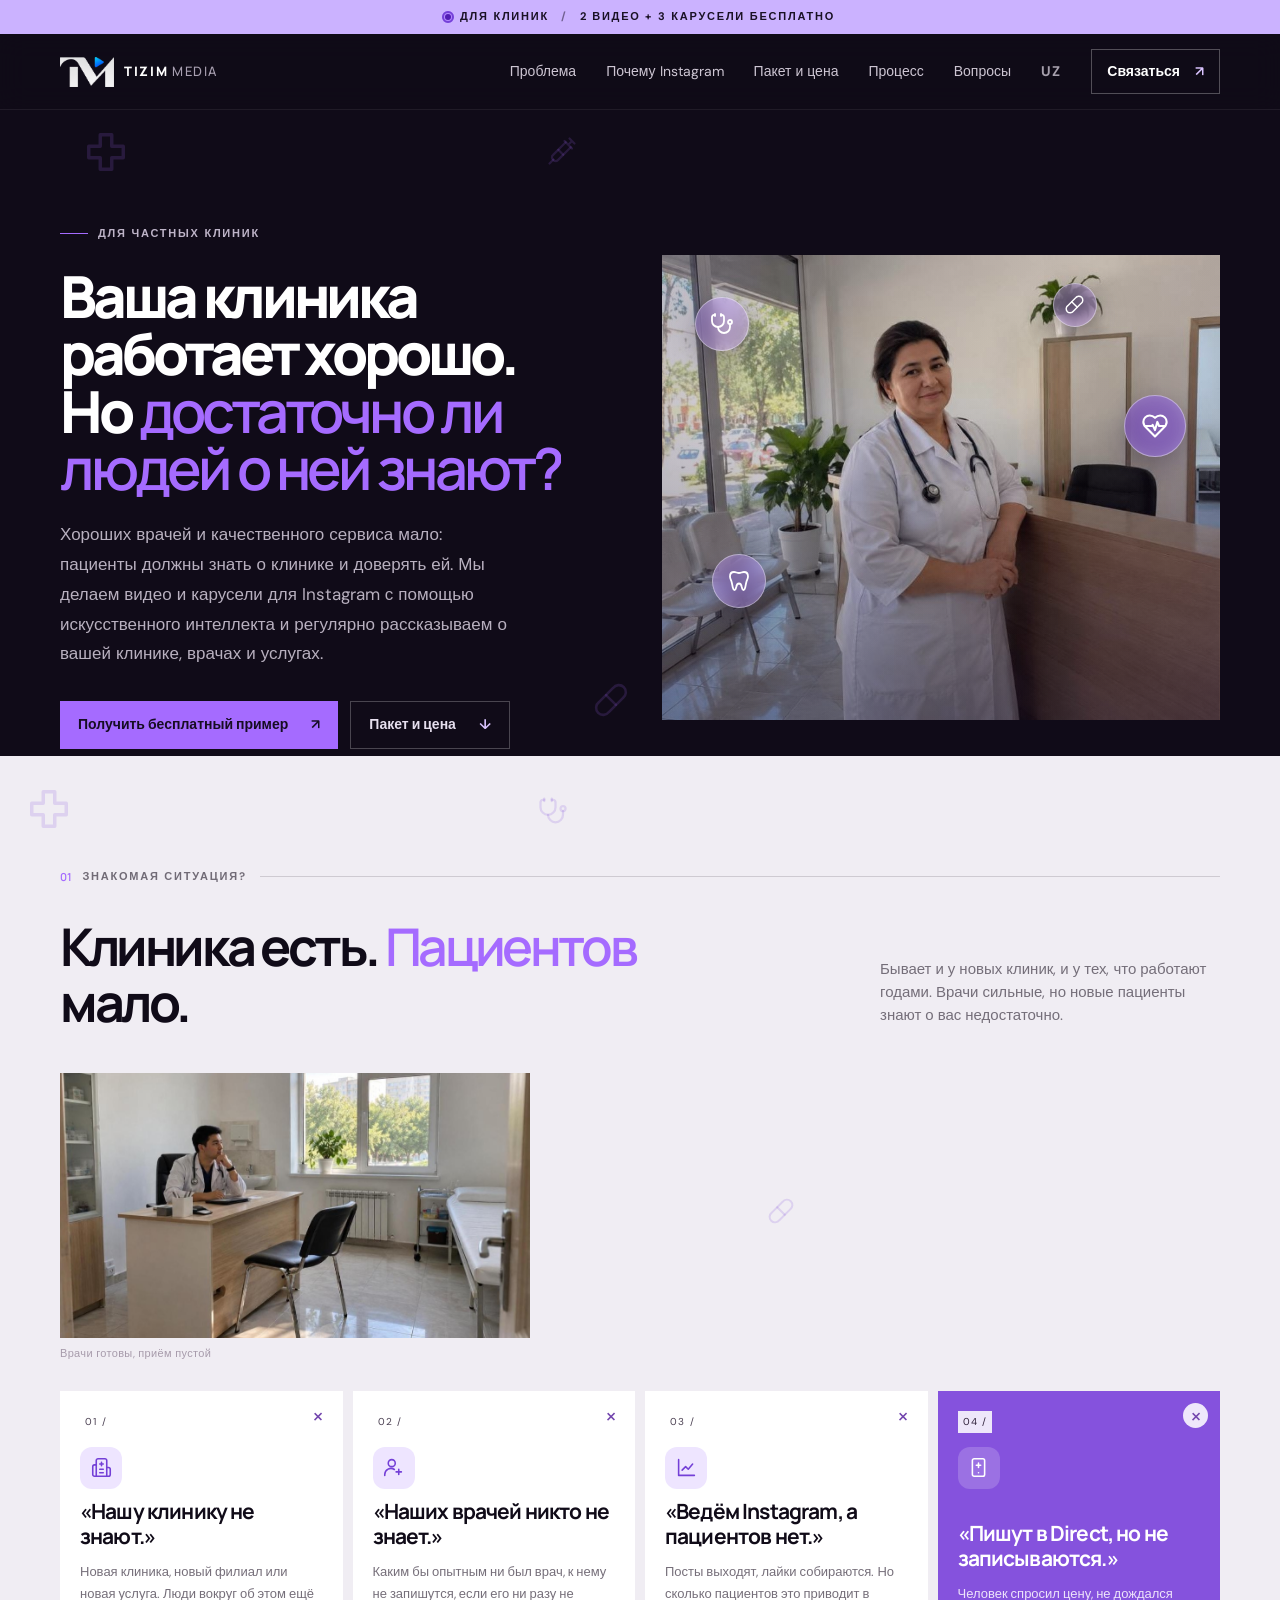
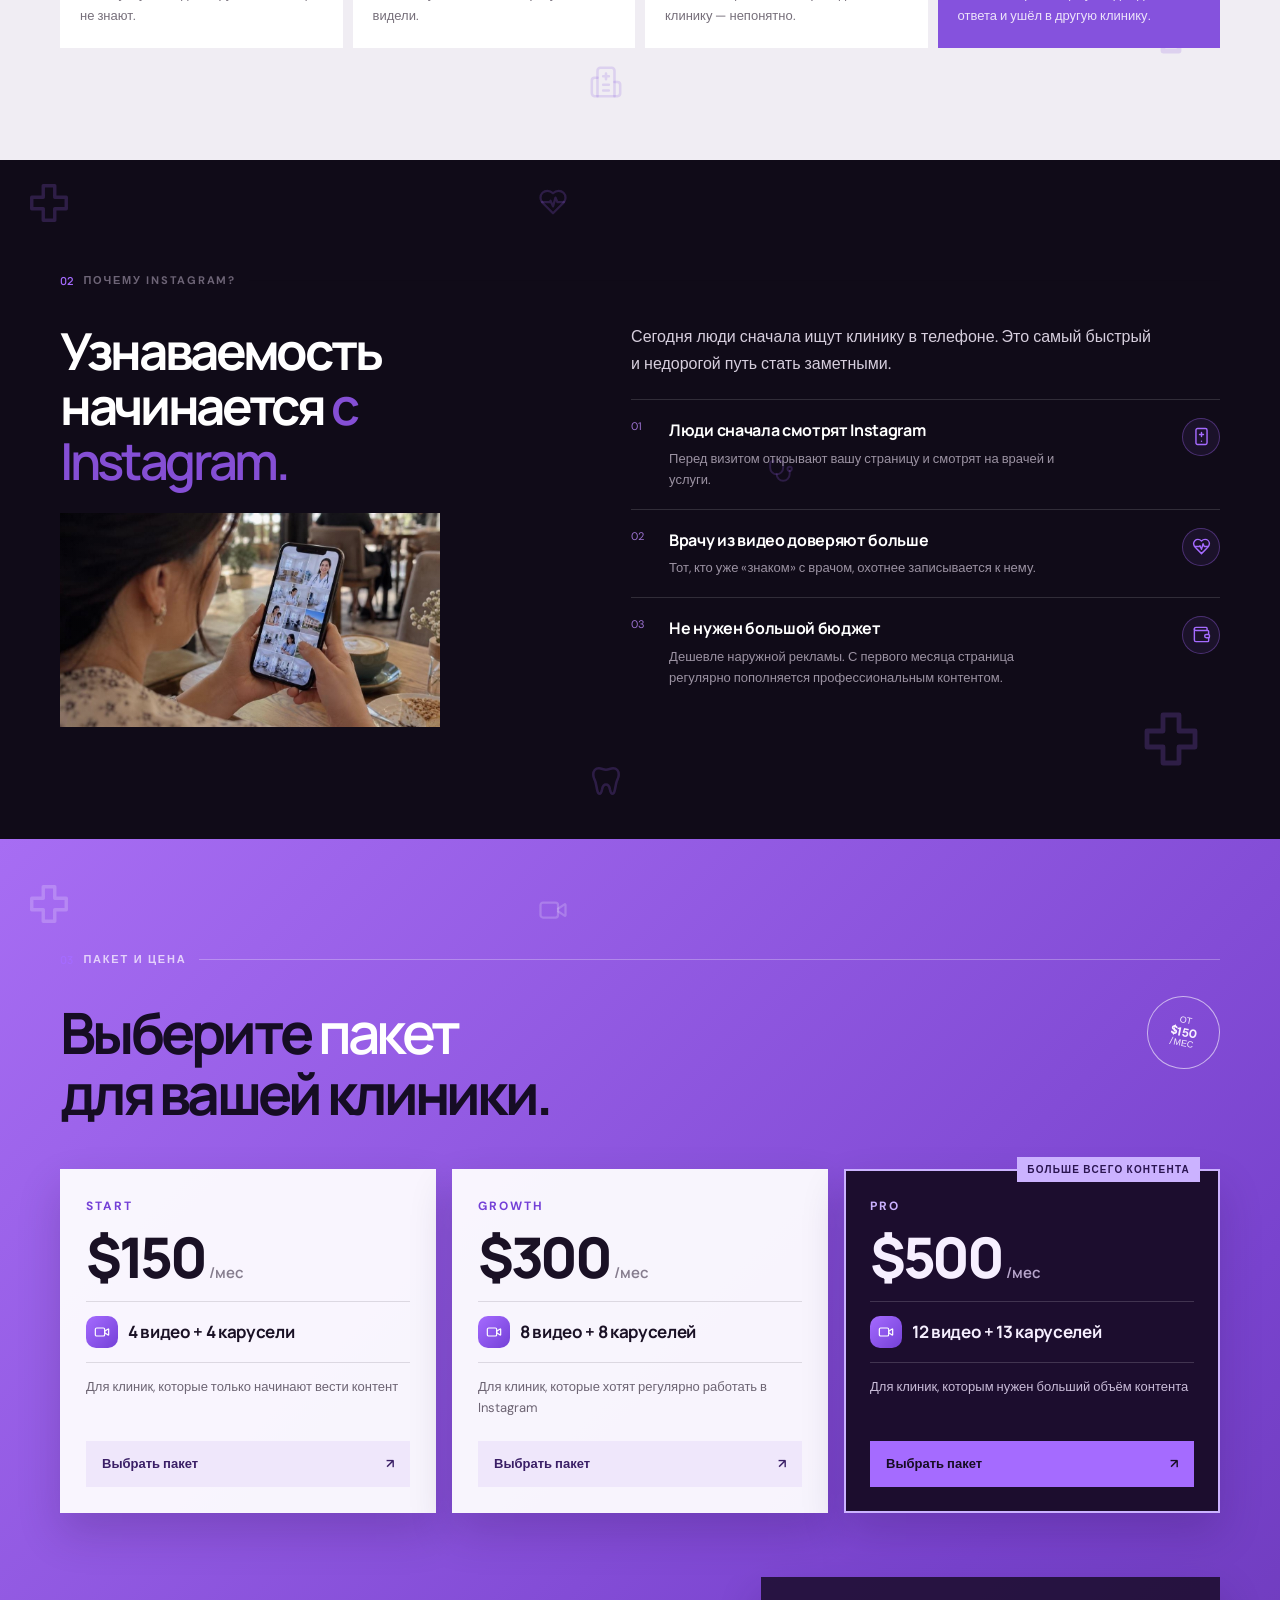
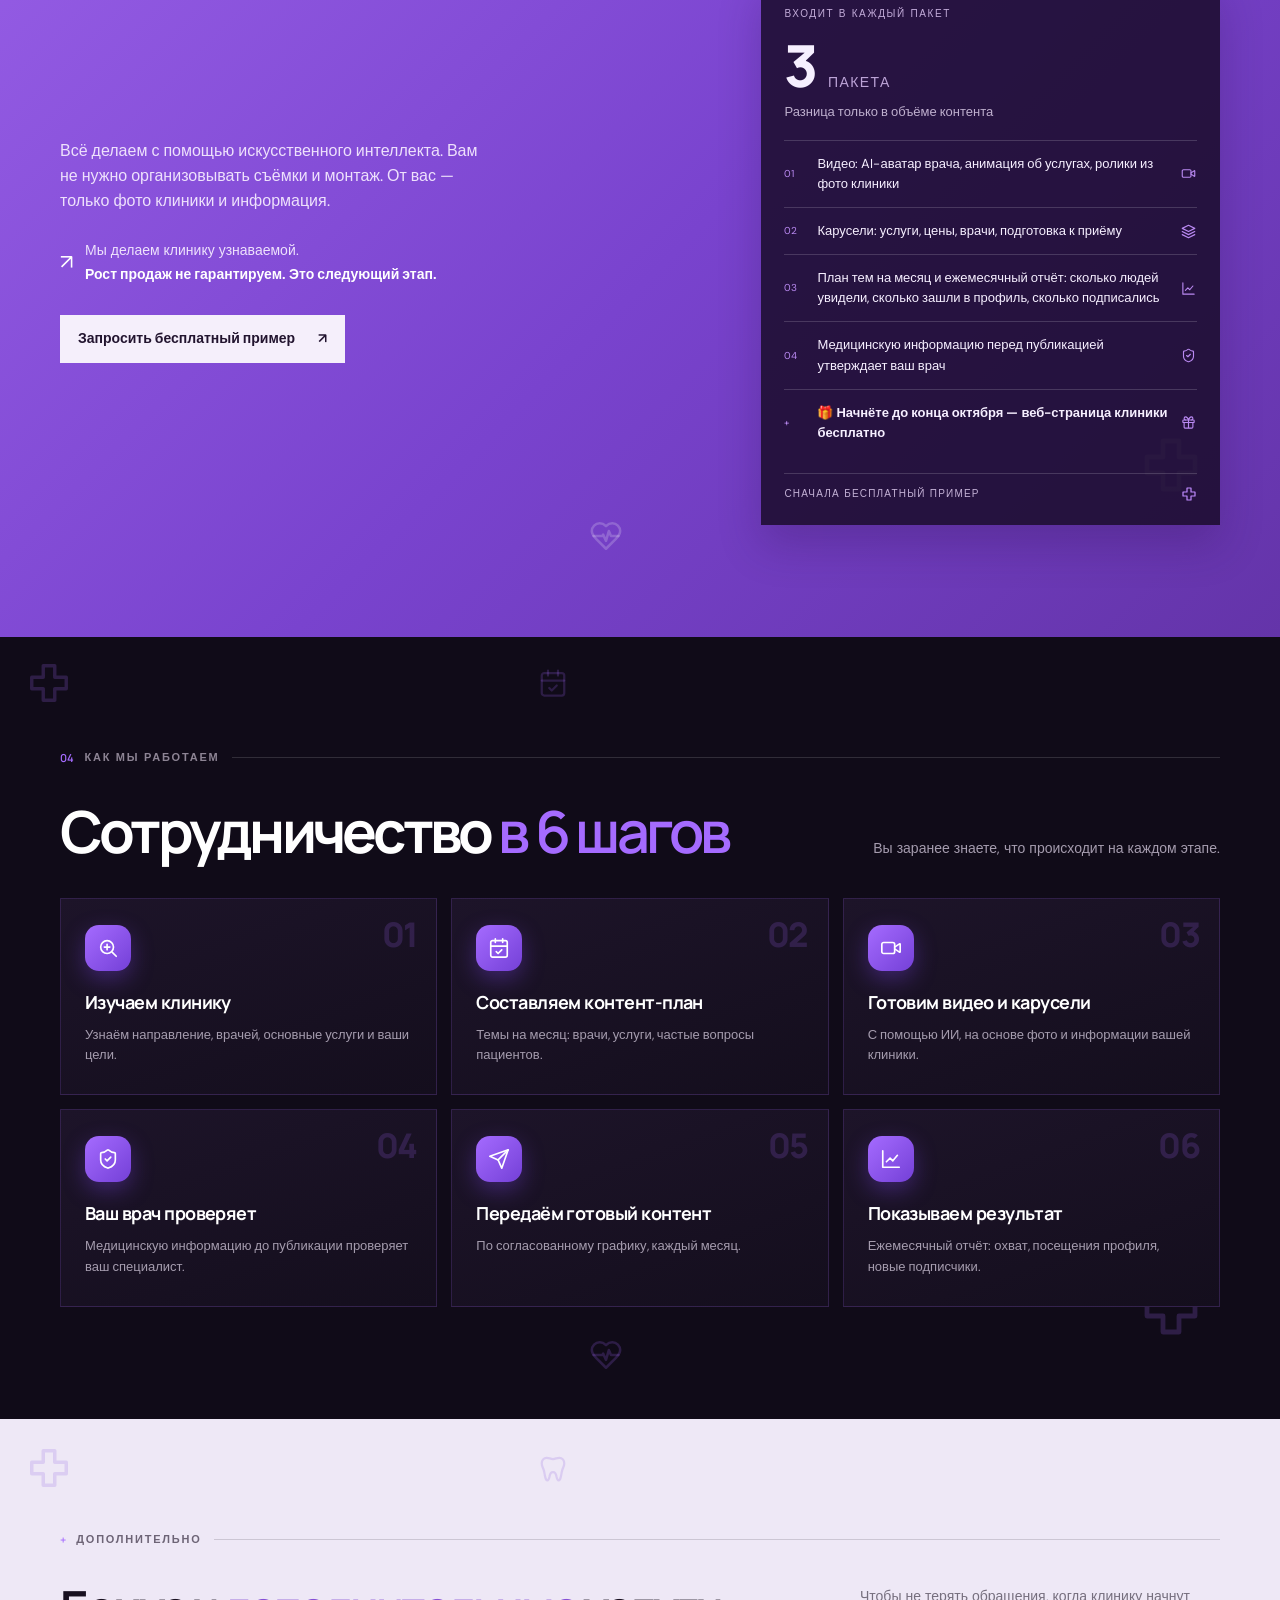
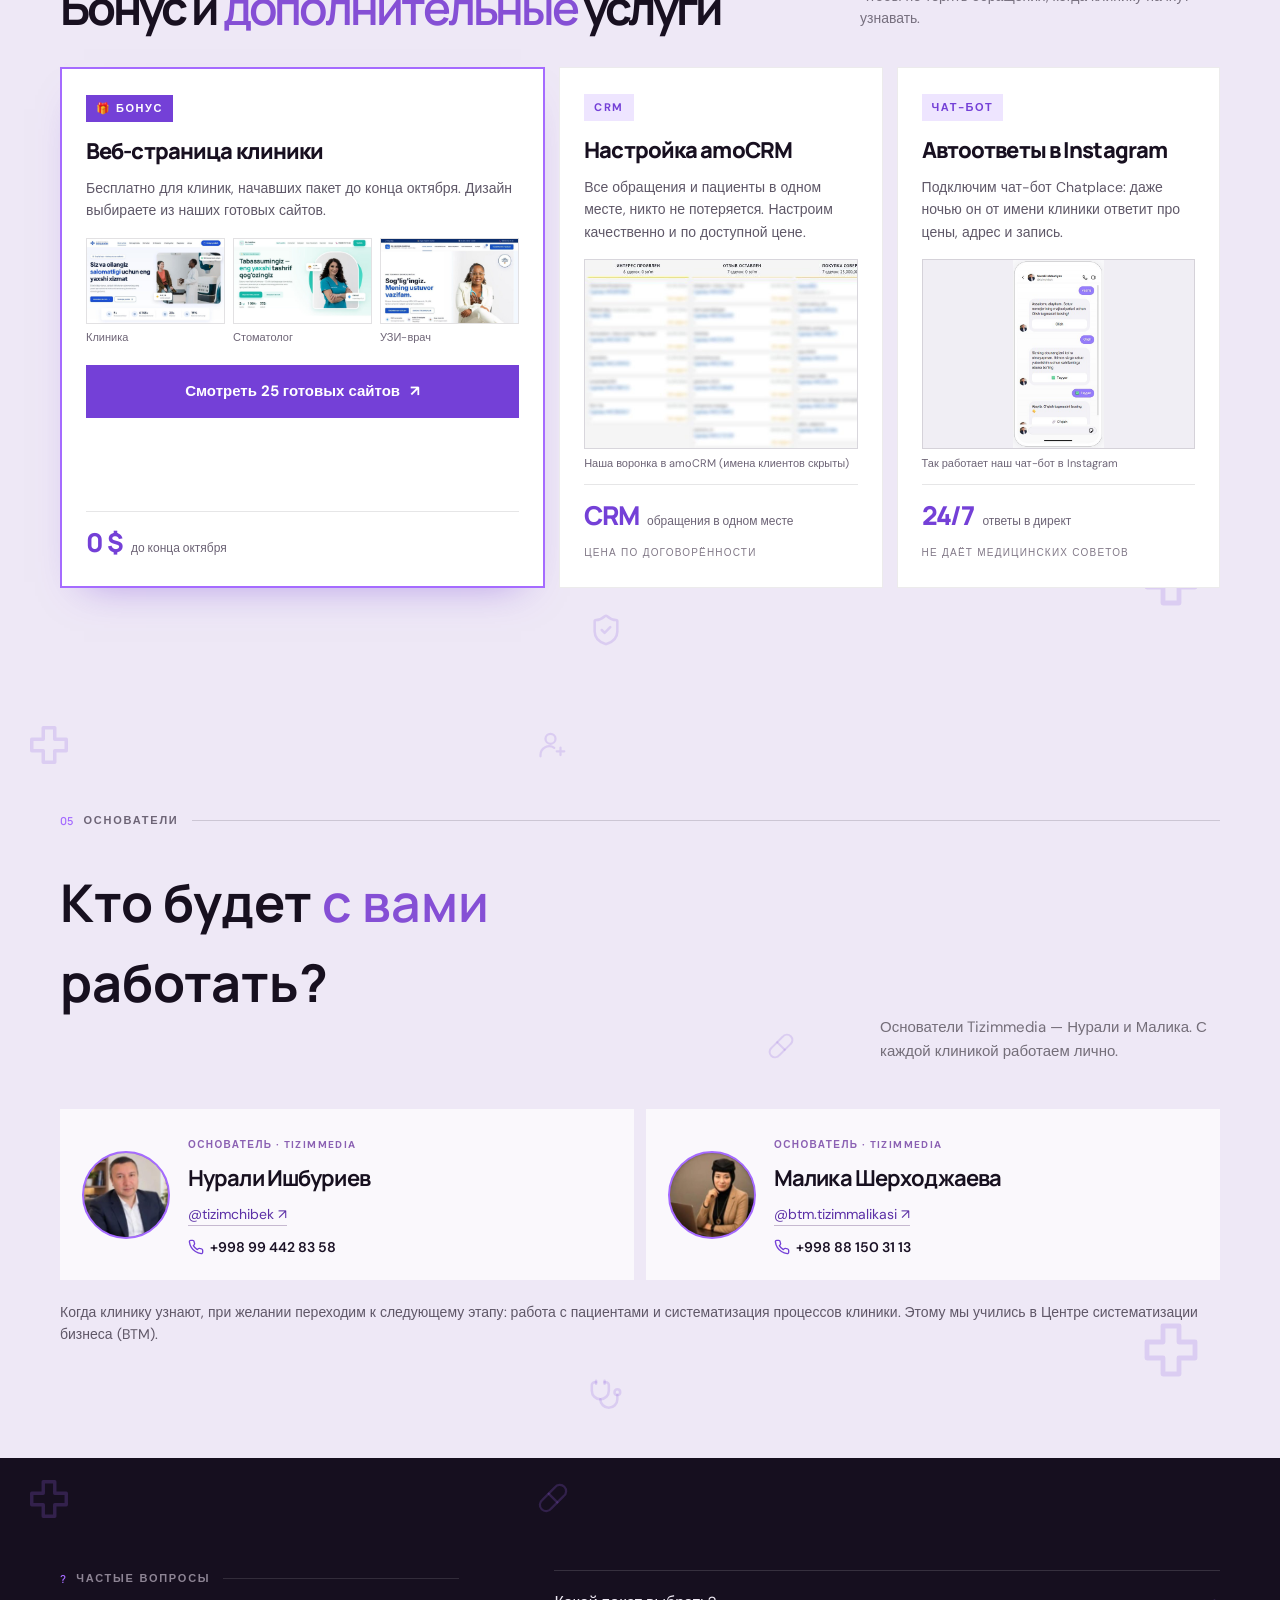
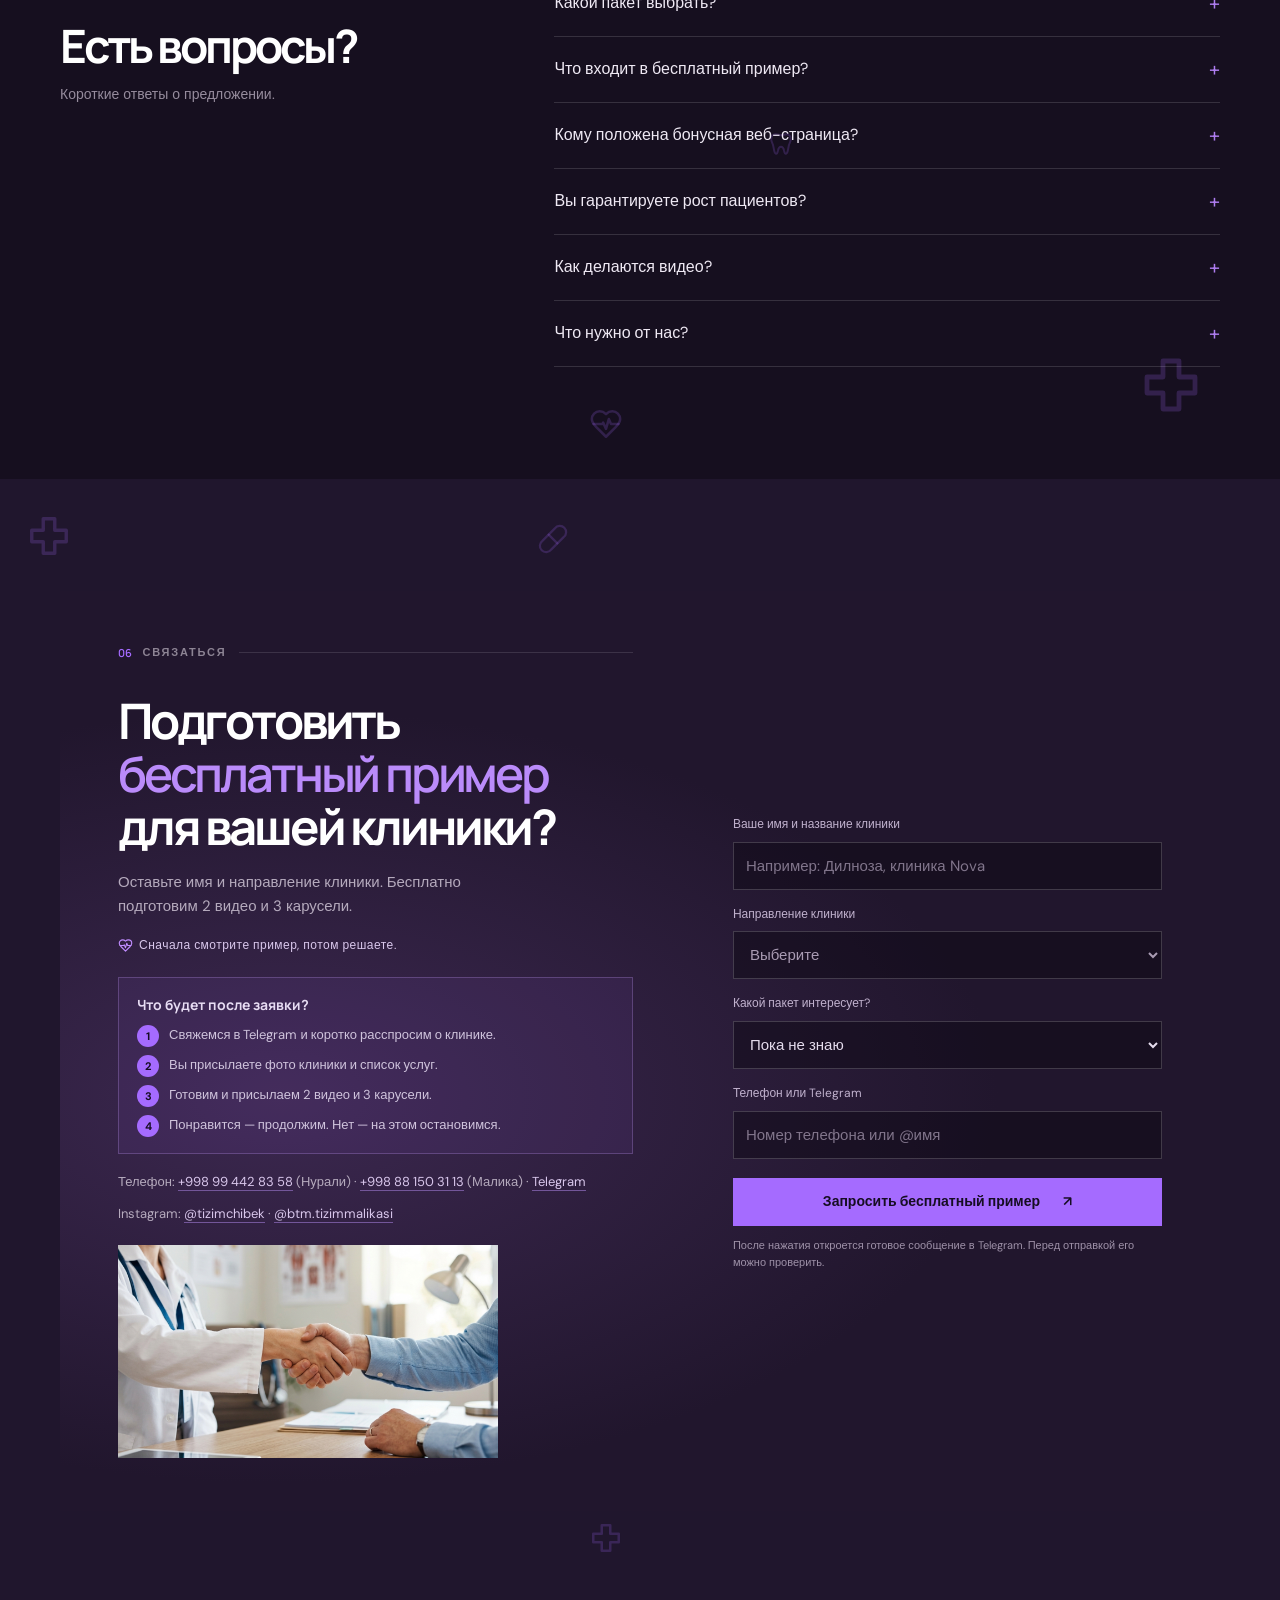
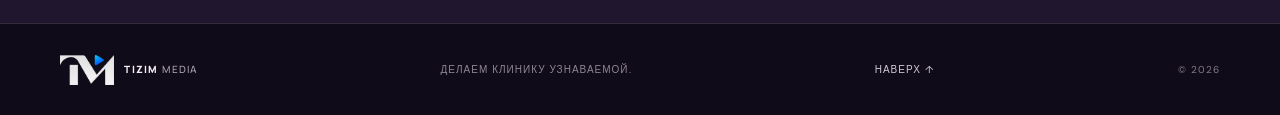
==== commit 17cd88cc: "Asoschilar kartalariga telefon raqamlari, Malikaning to'liq ismi - Nurali: +998 99 442 83 58, Malika" ====
--- a/ru/index.html
+++ b/ru/index.html
@@ -24,9 +24,9 @@
     <link rel="preconnect" href="https://fonts.googleapis.com" />
     <link rel="preconnect" href="https://fonts.gstatic.com" crossorigin />
     <link href="https://fonts.googleapis.com/css2?family=DM+Sans:wght@400;500;600;700&family=Manrope:wght@400;500;600;700;800&display=swap" rel="stylesheet" />
-    <link rel="stylesheet" href="../styles.css" />
-    <link rel="stylesheet" href="../motion.css" />
-    <script src="../app.js" defer></script>
+    <link rel="stylesheet" href="../styles.css?v=20261010c" />
+    <link rel="stylesheet" href="../motion.css?v=20261010c" />
+    <script src="../app.js?v=20261010c" defer></script>
   </head>
   <body>
     <svg class="icon-sprite" width="0" height="0" aria-hidden="true" focusable="false"><defs><symbol id="i-stetho" viewBox="0 0 24 24"><path d="M11 2v2M5 2v2"/><path d="M5 3H4a2 2 0 0 0-2 2v4a6 6 0 0 0 12 0V5a2 2 0 0 0-2-2h-1"/><path d="M8 15a6 6 0 0 0 12 0v-3"/><circle cx="20" cy="10" r="2"/></symbol><symbol id="i-heart" viewBox="0 0 24 24"><path d="M19 14c1.5-1.5 3-3.2 3-5.5A5.5 5.5 0 0 0 16.5 3c-1.8 0-3 .5-4.5 2-1.5-1.5-2.7-2-4.5-2A5.5 5.5 0 0 0 2 8.5c0 2.3 1.5 4 3 5.5l7 7Z"/><path d="M3.2 12h6.3l.5-1 2 4.5 2-7 1.5 3.5h5.3"/></symbol><symbol id="i-tooth" viewBox="0 0 24 24"><path d="M7 3C4.5 3 3 5 3 7.5c0 2 1 3.5 1.5 5 .6 2 .8 4 1.3 6 .3 1.3.8 2.5 1.7 2.5 1.2 0 1.4-1.6 1.7-3 .3-1.6.7-3.5 2.8-3.5s2.5 1.9 2.8 3.5c.3 1.4.5 3 1.7 3 .9 0 1.4-1.2 1.7-2.5.5-2 .7-4 1.3-6 .5-1.5 1.5-3 1.5-5C21 5 19.5 3 17 3c-2 0-3 1-5 1S9 3 7 3Z"/></symbol><symbol id="i-pill" viewBox="0 0 24 24"><path d="m10.5 20.5 10-10a5 5 0 1 0-7-7l-10 10a5 5 0 1 0 7 7Z"/><path d="m8.5 8.5 7 7"/></symbol><symbol id="i-cross" viewBox="0 0 24 24"><path d="M9 3h6v6h6v6h-6v6H9v-6H3V9h6z"/></symbol><symbol id="i-hospital" viewBox="0 0 24 24"><path d="M12 6v4M14 8h-4M14 14h-4M14 18h-4"/><path d="M18 12h2a2 2 0 0 1 2 2v6a2 2 0 0 1-2 2H4a2 2 0 0 1-2-2v-9a2 2 0 0 1 2-2h2"/><path d="M18 22V4a2 2 0 0 0-2-2H8a2 2 0 0 0-2 2v18"/></symbol><symbol id="i-eyeoff" viewBox="0 0 24 24"><path d="M10.7 5.1A10.7 10.7 0 0 1 22 12a13 13 0 0 1-1.7 2.7"/><path d="M14.1 14.2a3 3 0 0 1-4.2-4.2"/><path d="M17.5 17.5A10.7 10.7 0 0 1 2 12a13.2 13.2 0 0 1 4.5-5.5"/><path d="m2 2 20 20"/></symbol><symbol id="i-doctor" viewBox="0 0 24 24"><circle cx="10" cy="7" r="4"/><path d="M2 21v-1a7 7 0 0 1 11-5.7"/><path d="M18 14v6M15 17h6"/></symbol><symbol id="i-phone" viewBox="0 0 24 24"><rect x="5" y="2" width="14" height="20" rx="2"/><path d="M12 18h.01"/><path d="M12 7v5M9.5 9.5h5"/></symbol><symbol id="i-wallet" viewBox="0 0 24 24"><path d="M19 7V4a1 1 0 0 0-1-1H5a2 2 0 0 0 0 4h15a1 1 0 0 1 1 1v4h-3a2 2 0 0 0 0 4h3a1 1 0 0 0 1-1v-2a1 1 0 0 0-1-1"/><path d="M3 5v14a2 2 0 0 0 2 2h15a1 1 0 0 0 1-1v-4"/></symbol><symbol id="i-video" viewBox="0 0 24 24"><path d="m16 13 5.2 3.5a.5.5 0 0 0 .8-.4V7.9a.5.5 0 0 0-.8-.4L16 11"/><rect x="2" y="6" width="14" height="12" rx="2"/></symbol><symbol id="i-layers" viewBox="0 0 24 24"><path d="m12 2 10 5-10 5L2 7z"/><path d="m2 17 10 5 10-5M2 12l10 5 10-5"/></symbol><symbol id="i-chart" viewBox="0 0 24 24"><path d="M3 3v18h18"/><path d="m7 15 4-4 3 3 5-6"/></symbol><symbol id="i-shield" viewBox="0 0 24 24"><path d="M20 13c0 5-3.5 7.5-7.7 8.9a1 1 0 0 1-.6 0C7.5 20.5 4 18 4 13V6a1 1 0 0 1 1-1c2 0 4.5-1.2 6.2-2.7a1.2 1.2 0 0 1 1.6 0C14.5 3.8 17 5 19 5a1 1 0 0 1 1 1z"/><path d="m9 12 2 2 4-4"/></symbol><symbol id="i-gift" viewBox="0 0 24 24"><rect x="3" y="8" width="18" height="4" rx="1"/><path d="M12 8v13M19 12v7a2 2 0 0 1-2 2H7a2 2 0 0 1-2-2v-7"/><path d="M7.5 8a2.5 2.5 0 0 1 0-5C9 3 11 5 12 8c1-3 3-5 4.5-5a2.5 2.5 0 0 1 0 5"/></symbol><symbol id="i-syringe" viewBox="0 0 24 24"><path d="m18 2 4 4M17 7l3-3M14 4l6 6"/><path d="M19 9 8.7 19.3c-1 1-2.5 1-3.4 0l-.6-.6c-1-1-1-2.5 0-3.4L15 5"/><path d="m9 11 4 4M5 19l-3 3"/></symbol><symbol id="i-search" viewBox="0 0 24 24"><circle cx="11" cy="11" r="7"/><path d="m21 21-4.3-4.3"/><path d="M11 8v6M8 11h6"/></symbol><symbol id="i-calendar" viewBox="0 0 24 24"><rect x="3" y="4" width="18" height="18" rx="2"/><path d="M16 2v4M8 2v4M3 10h18"/><path d="m9 16 2 2 4-4"/></symbol><symbol id="i-send" viewBox="0 0 24 24"><path d="M22 2 11 13"/><path d="M22 2 15 22l-4-9-9-4z"/></symbol></defs></svg>
@@ -81,15 +81,15 @@
 
       <section class="team section-pad" id="jamoa"><div class="med-bg" aria-hidden="true"><span><svg class="ico" aria-hidden="true"><use href="#i-cross"/></svg></span><span><svg class="ico" aria-hidden="true"><use href="#i-doctor"/></svg></span><span><svg class="ico" aria-hidden="true"><use href="#i-cross"/></svg></span><span><svg class="ico" aria-hidden="true"><use href="#i-stetho"/></svg></span><span><svg class="ico" aria-hidden="true"><use href="#i-pill"/></svg></span></div><div class="section-wrap"><div class="section-kicker"><span>05</span> ОСНОВАТЕЛИ <i></i></div><div class="problem-head"><h2>Кто будет <em>с вами</em> работать?</h2><p>Основатели Tizimmedia — Нурали и Малика. С каждой клиникой работаем лично.</p></div>
         <div class="team-grid">
-          <article class="team-card"><span class="team-avatar"><img src="../nurali.jpg" alt="Нурали Ишбуриев" loading="lazy" /></span><div><span class="team-role">ОСНОВАТЕЛЬ · TIZIMMEDIA</span><h3>Нурали Ишбуриев</h3><a class="team-link" href="https://www.instagram.com/tizimchibek/" target="_blank" rel="noopener noreferrer">@tizimchibek <span>↗</span></a></div></article>
-          <article class="team-card"><span class="team-avatar"><img src="../malika.jpg" alt="Малика" loading="lazy" /></span><div><span class="team-role">ОСНОВАТЕЛЬ · TIZIMMEDIA</span><h3>Малика</h3><a class="team-link" href="https://www.instagram.com/btm.tizimmalikasi/" target="_blank" rel="noopener noreferrer">@btm.tizimmalikasi <span>↗</span></a></div></article>
+          <article class="team-card"><span class="team-avatar"><img src="../nurali.jpg" alt="Нурали Ишбуриев" loading="lazy" /></span><div><span class="team-role">ОСНОВАТЕЛЬ · TIZIMMEDIA</span><h3>Нурали Ишбуриев</h3><a class="team-link" href="https://www.instagram.com/tizimchibek/" target="_blank" rel="noopener noreferrer">@tizimchibek <span>↗</span></a><a class="team-phone" href="tel:+998994428358">+998 99 442 83 58</a></div></article>
+          <article class="team-card"><span class="team-avatar"><img src="../malika.jpg" alt="Малика Шерходжаева" loading="lazy" /></span><div><span class="team-role">ОСНОВАТЕЛЬ · TIZIMMEDIA</span><h3>Малика Шерходжаева</h3><a class="team-link" href="https://www.instagram.com/btm.tizimmalikasi/" target="_blank" rel="noopener noreferrer">@btm.tizimmalikasi <span>↗</span></a><a class="team-phone" href="tel:+998881503113">+998 88 150 31 13</a></div></article>
         </div>
         <p class="team-note">Когда клинику узнают, при желании переходим к следующему этапу: работа с пациентами и систематизация процессов клиники. Этому мы учились в Центре систематизации бизнеса (BTM).</p>
       </div></section>
 
       <section class="faq section-pad" id="savollar"><div class="med-bg" aria-hidden="true"><span><svg class="ico" aria-hidden="true"><use href="#i-cross"/></svg></span><span><svg class="ico" aria-hidden="true"><use href="#i-pill"/></svg></span><span><svg class="ico" aria-hidden="true"><use href="#i-cross"/></svg></span><span><svg class="ico" aria-hidden="true"><use href="#i-heart"/></svg></span><span><svg class="ico" aria-hidden="true"><use href="#i-tooth"/></svg></span></div><div class="section-wrap faq-layout"><div><div class="section-kicker"><span>?</span> ЧАСТЫЕ ВОПРОСЫ <i></i></div><h2>Есть вопросы?</h2><p class="faq-intro">Короткие ответы о предложении.</p></div><div class="faq-list"><details><summary>Какой пакет выбрать?<span>+</span></summary><p>Если только начинаете вести контент — достаточно Start. Если хотите регулярно выходить в Instagram — Growth. Если нужно рассказать о нескольких врачах и направлениях — Pro. Можно сначала посмотреть бесплатный пример, а потом выбрать.</p></details><details><summary>Что входит в бесплатный пример?<span>+</span></summary><p>Готовим для вашей клиники 2 видео и 3 карусели. Понравится — продолжим, нет — на этом остановимся. Продолжать не обязательно.</p></details><details><summary>Кому положена бонусная веб-страница?<span>+</span></summary><p>Клиникам, которые начнут месячный пакет до конца октября. Дизайн выбираете из готовых сайтов на web.tizimchibek.uz, мы наполняем его данными вашей клиники.</p></details><details><summary>Вы гарантируете рост пациентов?<span>+</span></summary><p>Нет. Наша задача — сделать клинику узнаваемой, а страницу в Instagram полной и вызывающей доверие. Систематизация потока пациентов — отдельный этап.</p></details><details><summary>Как делаются видео?<span>+</span></summary><p>С помощью искусственного интеллекта. С согласия врача создаём его AI-аватар, либо делаем анимационные ролики об услугах и ролики из фото клиники. Несуществующих врачей и пациентов не показываем.</p></details><details><summary>Что нужно от нас?<span>+</span></summary><p>Фото клиники и врачей, список услуг и цен, а также специалист, который проверит медицинскую информацию.</p></details></div></div></section>
 
-      <section class="contact section-pad" id="aloqa"><div class="med-bg" aria-hidden="true"><span><svg class="ico" aria-hidden="true"><use href="#i-cross"/></svg></span><span><svg class="ico" aria-hidden="true"><use href="#i-pill"/></svg></span><span><svg class="ico" aria-hidden="true"><use href="#i-heart"/></svg></span><span><svg class="ico" aria-hidden="true"><use href="#i-cross"/></svg></span><span><svg class="ico" aria-hidden="true"><use href="#i-syringe"/></svg></span></div><div class="section-wrap contact-panel"><div class="contact-copy"><div class="section-kicker"><span>06</span> СВЯЗАТЬСЯ <i></i></div><h2>Подготовить <em>бесплатный пример</em> для вашей клиники?</h2><p>Оставьте имя и направление клиники. Бесплатно подготовим 2 видео и 3 карусели.</p><div class="contact-note"><span class="beat"><svg class="ico" aria-hidden="true"><use href="#i-heart"/></svg></span> Сначала смотрите пример, потом решаете.</div><div class="after-request"><b>Что будет после заявки?</b><ol><li>Свяжемся в Telegram и коротко расспросим о клинике.</li><li>Вы присылаете фото клиники и список услуг.</li><li>Готовим и присылаем 2 видео и 3 карусели.</li><li>Понравится — продолжим. Нет — на этом остановимся.</li></ol></div><div class="contact-social">Телефон: <a href="tel:+998994428358">+998 99 442 83 58</a> · <a href="https://t.me/+998994428358" target="_blank" rel="noopener noreferrer">Telegram</a></div><div class="contact-social">Instagram: <a href="https://www.instagram.com/tizimchibek/" target="_blank" rel="noopener noreferrer">@tizimchibek</a> · <a href="https://www.instagram.com/btm.tizimmalikasi/" target="_blank" rel="noopener noreferrer">@btm.tizimmalikasi</a></div></div><form class="lead-form" id="lead-form"><label for="clinic-name">Ваше имя и название клиники</label><input id="clinic-name" name="name" autocomplete="name" placeholder="Например: Дилноза, клиника Nova" required /><label for="clinic-focus">Направление клиники</label><select id="clinic-focus" name="focus" required><option value="" disabled selected>Выберите</option><option>Стоматология</option><option>Лаборатория и диагностика</option><option>Многопрофильная клиника</option><option>Клиника красоты</option><option>Другое</option></select><label for="clinic-package">Какой пакет интересует?</label><select id="clinic-package" name="package"><option value="">Пока не знаю</option><option value="Start">Start — $150/мес</option><option value="Growth">Growth — $300/мес</option><option value="Pro">Pro — $500/мес</option></select><label for="clinic-contact">Телефон или Telegram</label><input id="clinic-contact" name="contact" placeholder="Номер телефона или @имя" required /><button class="button button-primary form-submit" type="submit">Запросить бесплатный пример <span>↗</span></button><p class="form-privacy" id="form-privacy">После нажатия откроется готовое сообщение в Telegram. Перед отправкой его можно проверить.</p><div class="form-status" id="form-status" role="status" aria-live="polite"></div></form></div></section>
+      <section class="contact section-pad" id="aloqa"><div class="med-bg" aria-hidden="true"><span><svg class="ico" aria-hidden="true"><use href="#i-cross"/></svg></span><span><svg class="ico" aria-hidden="true"><use href="#i-pill"/></svg></span><span><svg class="ico" aria-hidden="true"><use href="#i-heart"/></svg></span><span><svg class="ico" aria-hidden="true"><use href="#i-cross"/></svg></span><span><svg class="ico" aria-hidden="true"><use href="#i-syringe"/></svg></span></div><div class="section-wrap contact-panel"><div class="contact-copy"><div class="section-kicker"><span>06</span> СВЯЗАТЬСЯ <i></i></div><h2>Подготовить <em>бесплатный пример</em> для вашей клиники?</h2><p>Оставьте имя и направление клиники. Бесплатно подготовим 2 видео и 3 карусели.</p><div class="contact-note"><span class="beat"><svg class="ico" aria-hidden="true"><use href="#i-heart"/></svg></span> Сначала смотрите пример, потом решаете.</div><div class="after-request"><b>Что будет после заявки?</b><ol><li>Свяжемся в Telegram и коротко расспросим о клинике.</li><li>Вы присылаете фото клиники и список услуг.</li><li>Готовим и присылаем 2 видео и 3 карусели.</li><li>Понравится — продолжим. Нет — на этом остановимся.</li></ol></div><div class="contact-social">Телефон: <a href="tel:+998994428358">+998 99 442 83 58</a> (Нурали) · <a href="tel:+998881503113">+998 88 150 31 13</a> (Малика) · <a href="https://t.me/+998994428358" target="_blank" rel="noopener noreferrer">Telegram</a></div><div class="contact-social">Instagram: <a href="https://www.instagram.com/tizimchibek/" target="_blank" rel="noopener noreferrer">@tizimchibek</a> · <a href="https://www.instagram.com/btm.tizimmalikasi/" target="_blank" rel="noopener noreferrer">@btm.tizimmalikasi</a></div></div><form class="lead-form" id="lead-form"><label for="clinic-name">Ваше имя и название клиники</label><input id="clinic-name" name="name" autocomplete="name" placeholder="Например: Дилноза, клиника Nova" required /><label for="clinic-focus">Направление клиники</label><select id="clinic-focus" name="focus" required><option value="" disabled selected>Выберите</option><option>Стоматология</option><option>Лаборатория и диагностика</option><option>Многопрофильная клиника</option><option>Клиника красоты</option><option>Другое</option></select><label for="clinic-package">Какой пакет интересует?</label><select id="clinic-package" name="package"><option value="">Пока не знаю</option><option value="Start">Start — $150/мес</option><option value="Growth">Growth — $300/мес</option><option value="Pro">Pro — $500/мес</option></select><label for="clinic-contact">Телефон или Telegram</label><input id="clinic-contact" name="contact" placeholder="Номер телефона или @имя" required /><button class="button button-primary form-submit" type="submit">Запросить бесплатный пример <span>↗</span></button><p class="form-privacy" id="form-privacy">После нажатия откроется готовое сообщение в Telegram. Перед отправкой его можно проверить.</p><div class="form-status" id="form-status" role="status" aria-live="polite"></div></form></div></section>
     </main>
     <footer class="site-footer"><a class="brand" href="#top"><span class="brand-mark"><img src="../logo-mark.png" alt="Логотип Tizimmedia" /></span><span>TIZIM<span class="brand-light">MEDIA</span></span></a><p>ДЕЛАЕМ КЛИНИКУ УЗНАВАЕМОЙ.</p><a class="footer-up" href="#top">НАВЕРХ ↑</a><span class="footer-year">© 2026</span></footer>  </body>
 </html>
--- a/styles.css
+++ b/styles.css
@@ -79,3 +79,6 @@
 .tariff-head .offer-sticker{right:0;top:-6px}
 .offer-copy>p:first-child{margin-top:0}
 @media(max-width:900px){.tariff-head .offer-sticker{right:0;top:-40px}}
+.team-phone{display:flex;align-items:center;gap:6px;width:max-content;margin-top:10px;font-size:14px;font-weight:600;color:#1a1125}
+.team-phone::before{content:"";width:16px;height:16px;background:#7440d7;-webkit-mask:url("data:image/svg+xml,%3Csvg xmlns='http://www.w3.org/2000/svg' viewBox='0 0 24 24' fill='none' stroke='black' stroke-width='2' stroke-linecap='round' stroke-linejoin='round'%3E%3Cpath d='M22 16.9v3a2 2 0 0 1-2.2 2 19.8 19.8 0 0 1-8.6-3.1 19.5 19.5 0 0 1-6-6A19.8 19.8 0 0 1 2.1 4.2 2 2 0 0 1 4.1 2h3a2 2 0 0 1 2 1.7c.1 1 .4 1.9.7 2.8a2 2 0 0 1-.5 2.1L8 9.9a16 16 0 0 0 6 6l1.3-1.3a2 2 0 0 1 2.1-.4c.9.3 1.8.6 2.8.7a2 2 0 0 1 1.7 2z'/%3E%3C/svg%3E") center/contain no-repeat;mask:url("data:image/svg+xml,%3Csvg xmlns='http://www.w3.org/2000/svg' viewBox='0 0 24 24' fill='none' stroke='black' stroke-width='2' stroke-linecap='round' stroke-linejoin='round'%3E%3Cpath d='M22 16.9v3a2 2 0 0 1-2.2 2 19.8 19.8 0 0 1-8.6-3.1 19.5 19.5 0 0 1-6-6A19.8 19.8 0 0 1 2.1 4.2 2 2 0 0 1 4.1 2h3a2 2 0 0 1 2 1.7c.1 1 .4 1.9.7 2.8a2 2 0 0 1-.5 2.1L8 9.9a16 16 0 0 0 6 6l1.3-1.3a2 2 0 0 1 2.1-.4c.9.3 1.8.6 2.8.7a2 2 0 0 1 1.7 2z'/%3E%3C/svg%3E") center/contain no-repeat}
+.team-phone:hover{color:#7440d7}
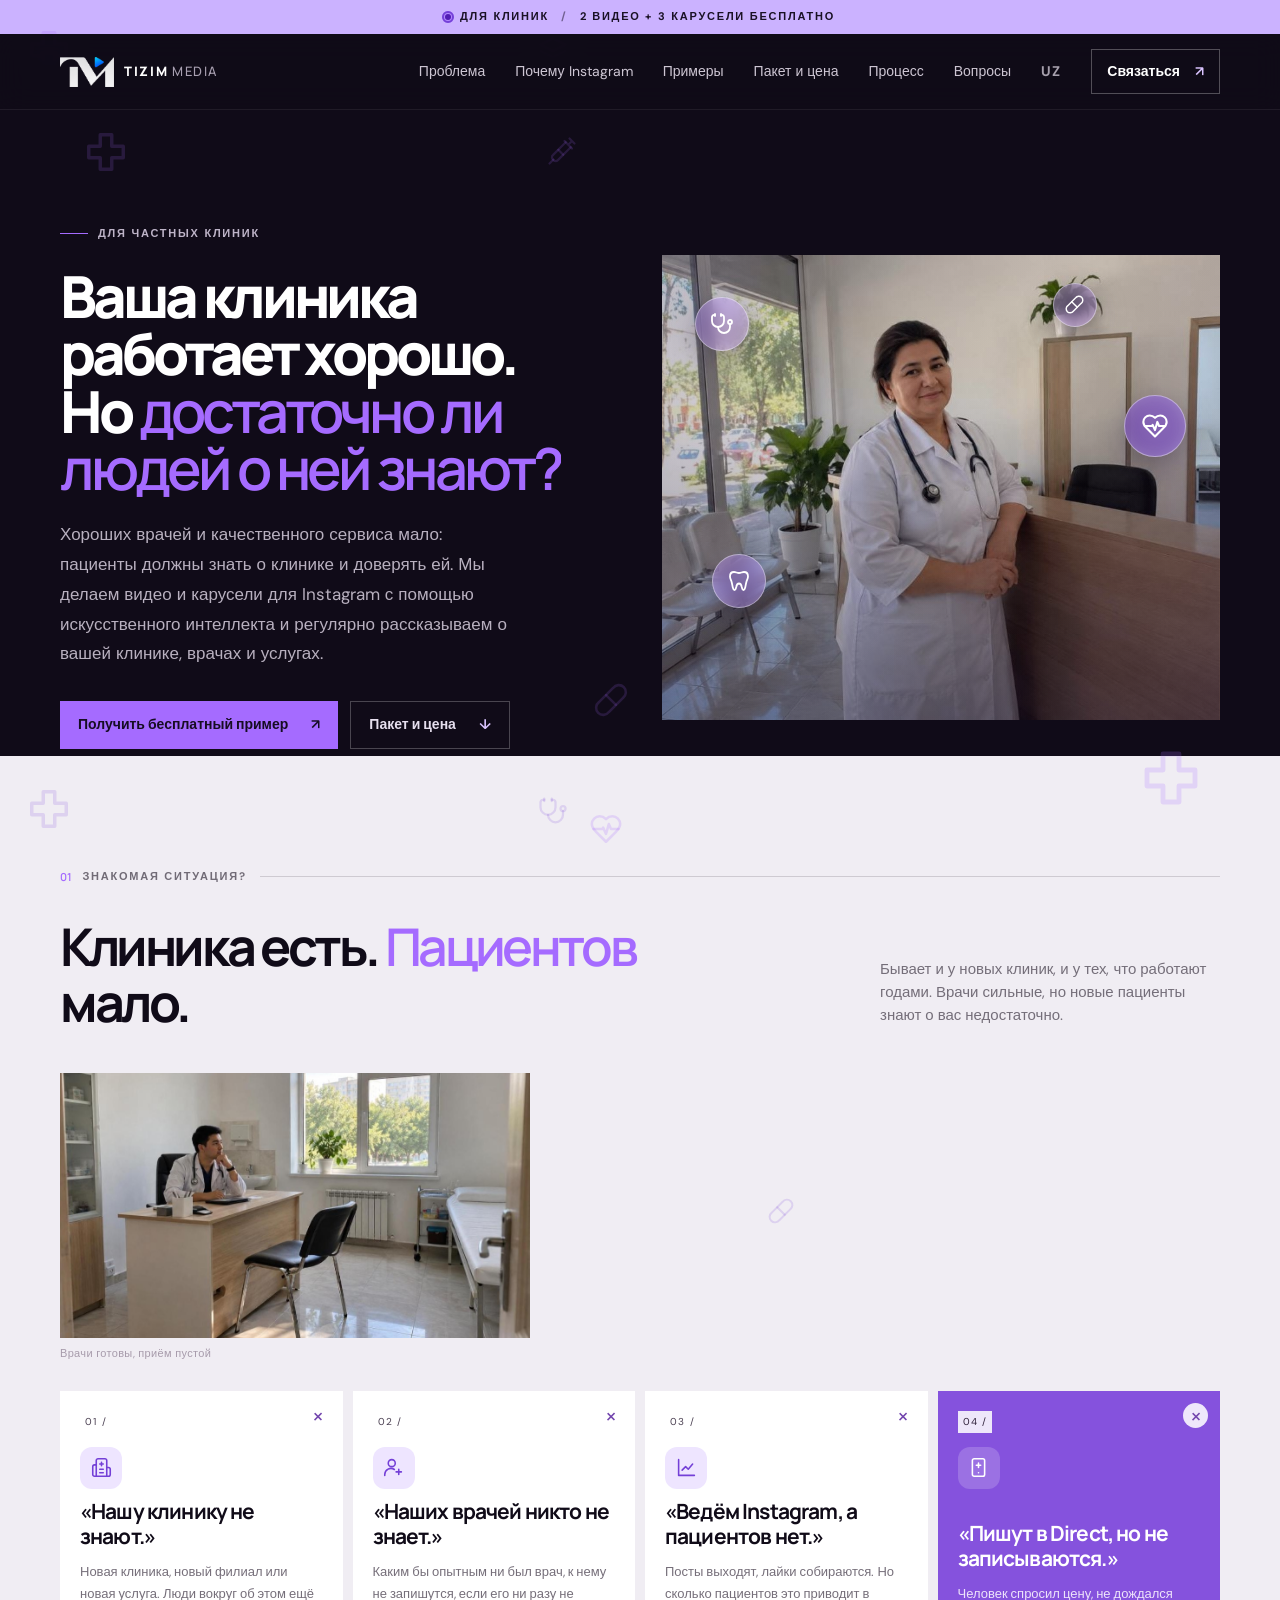
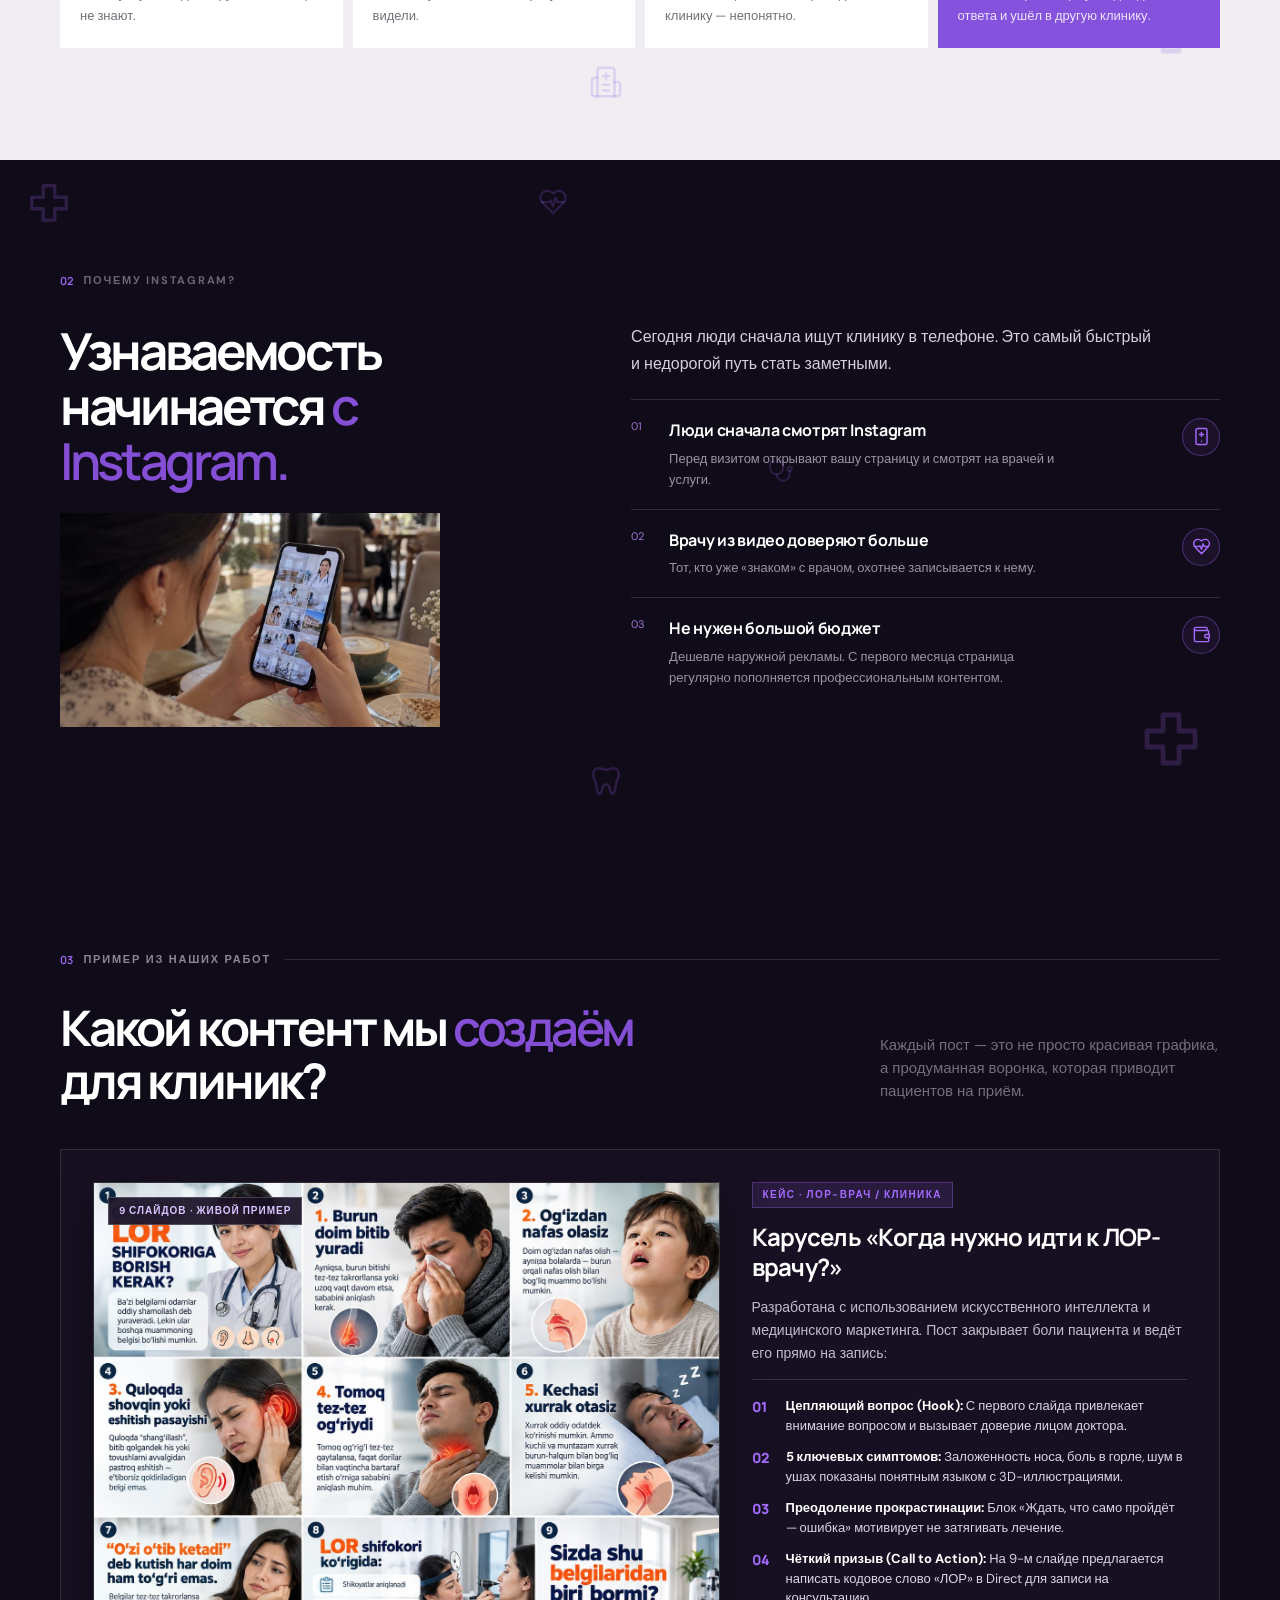
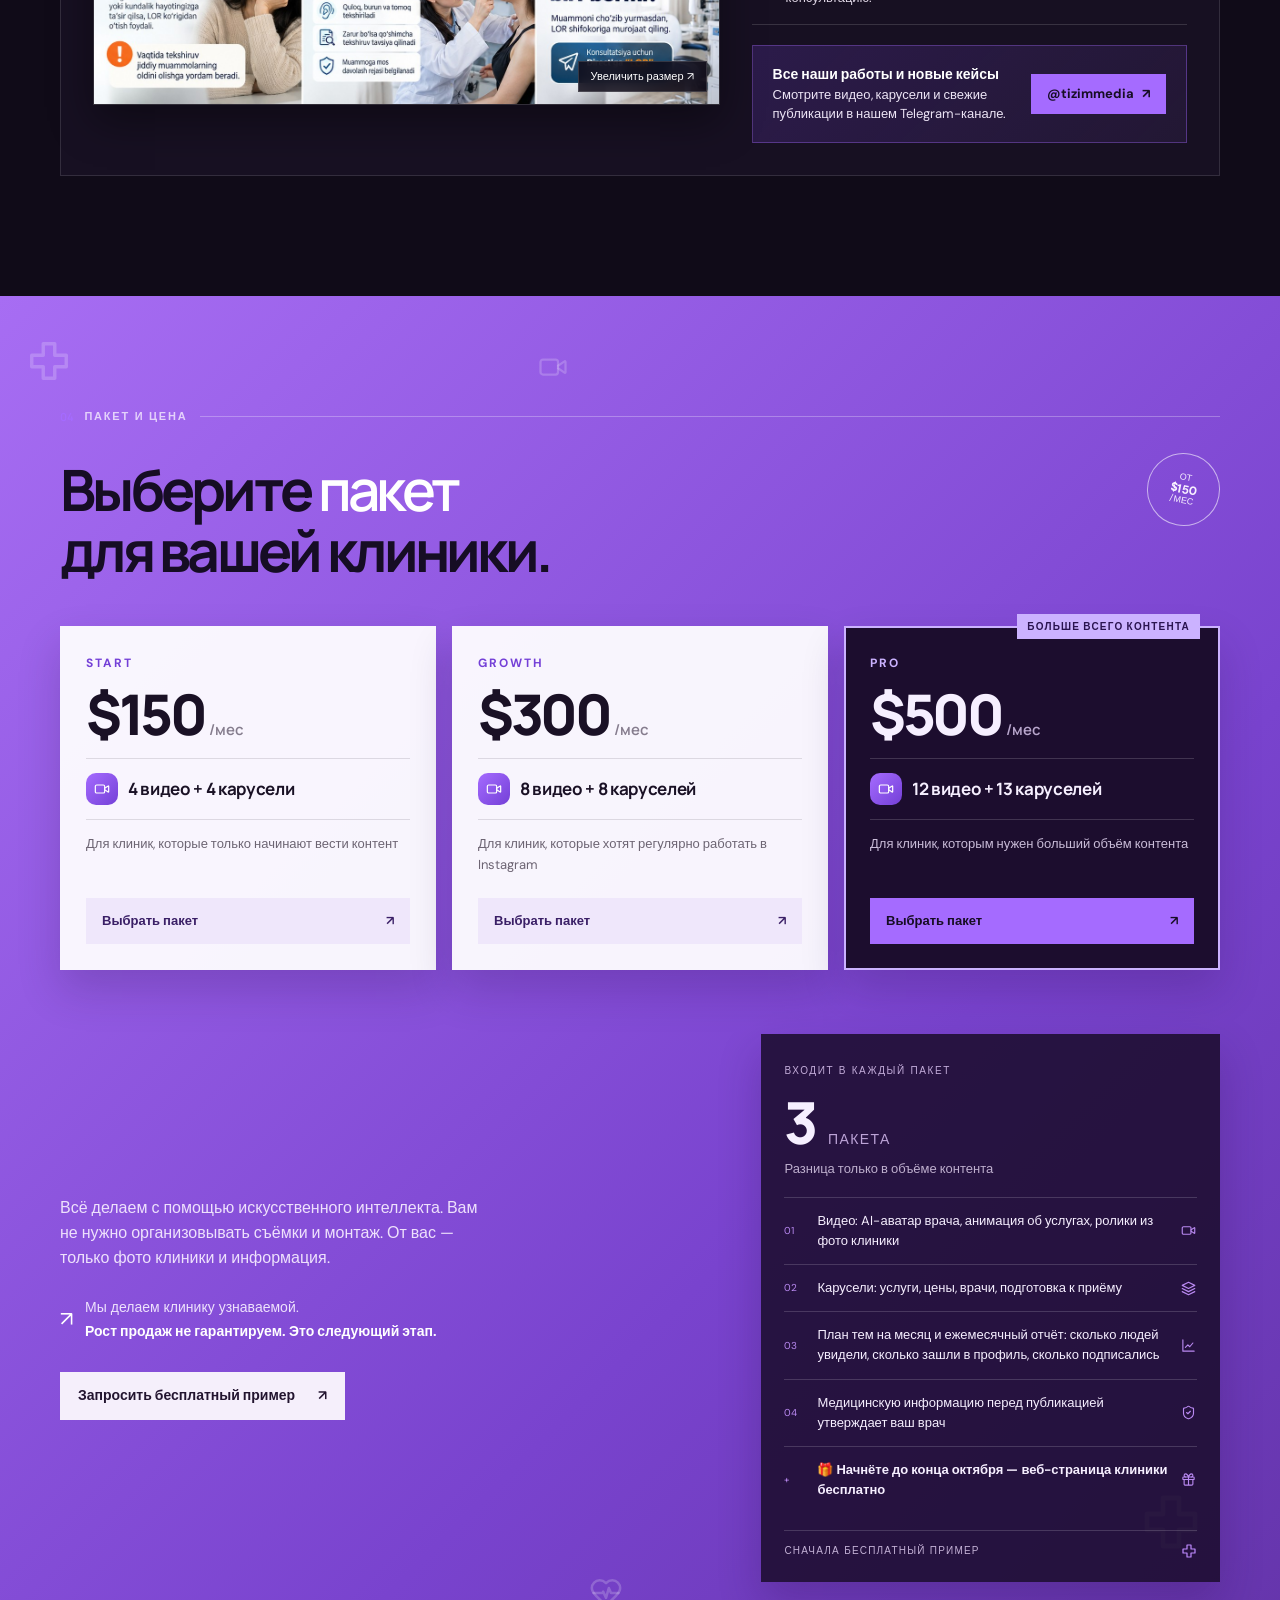
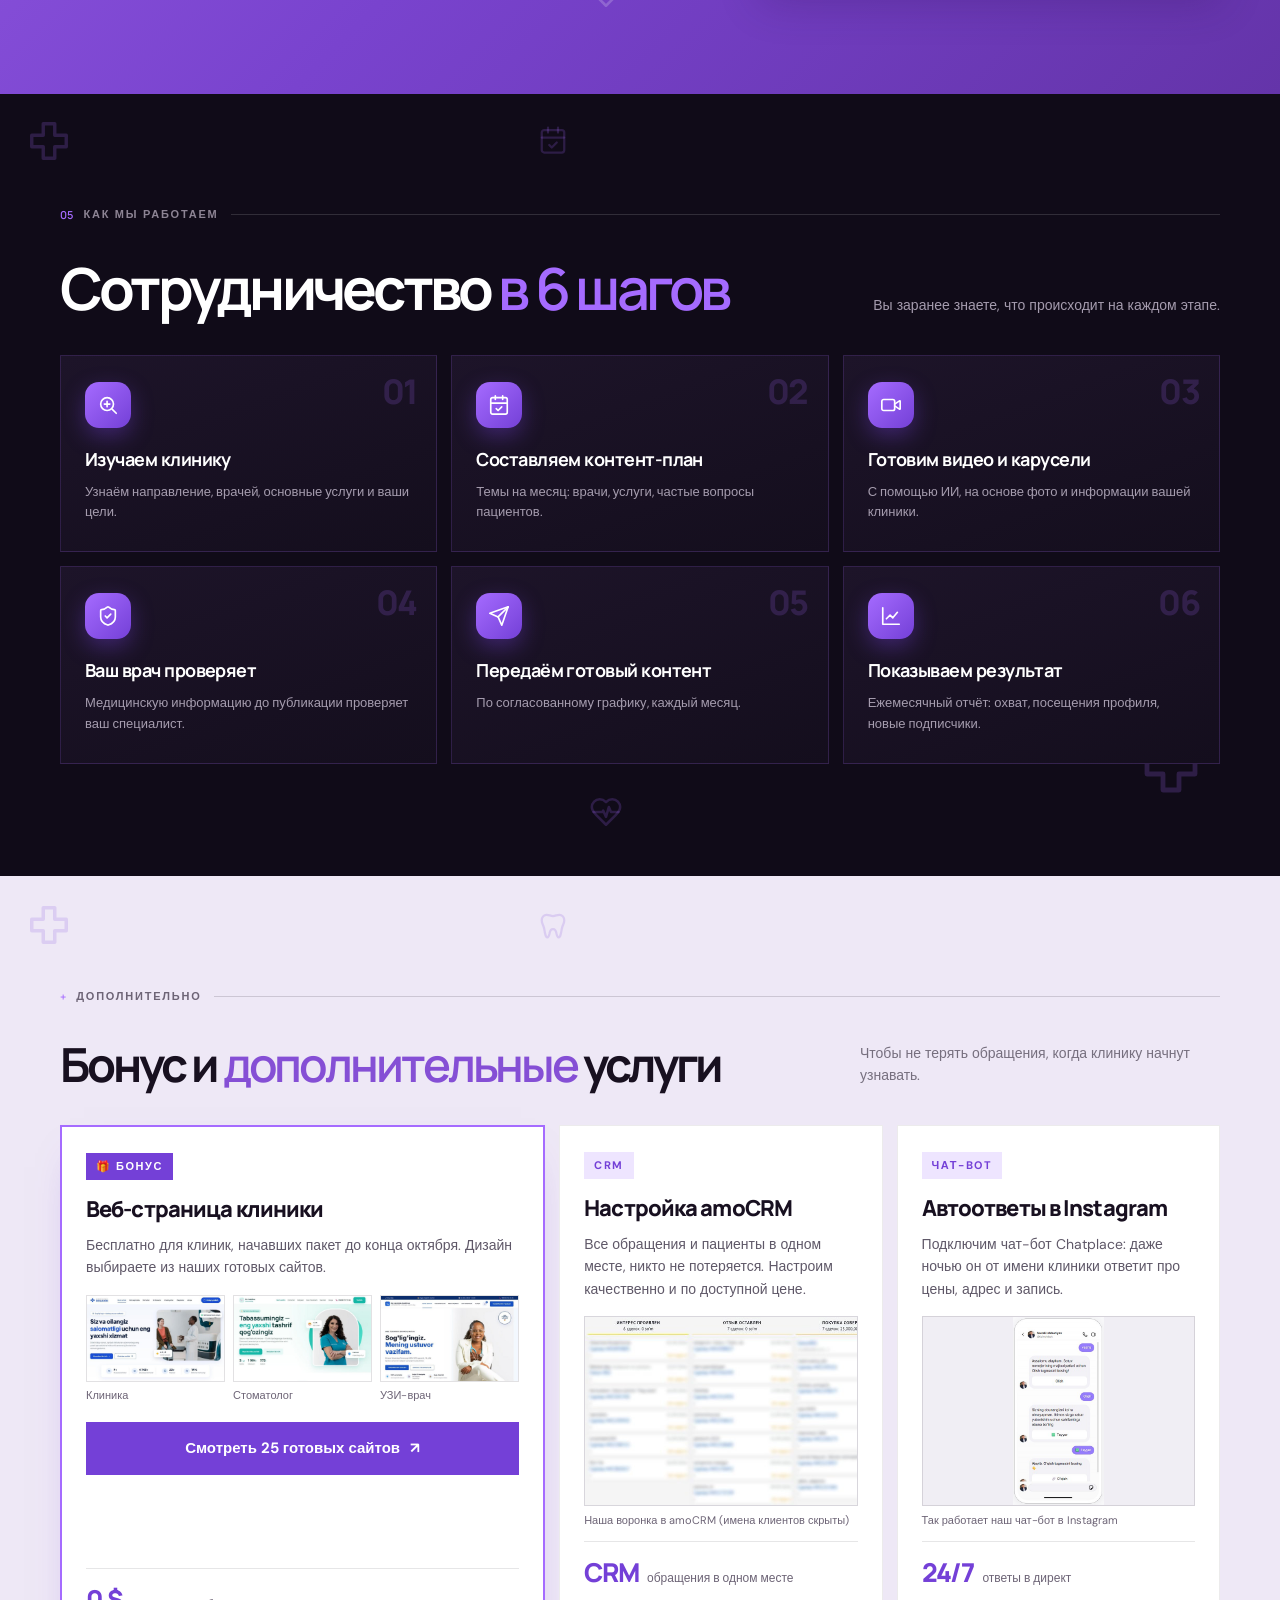
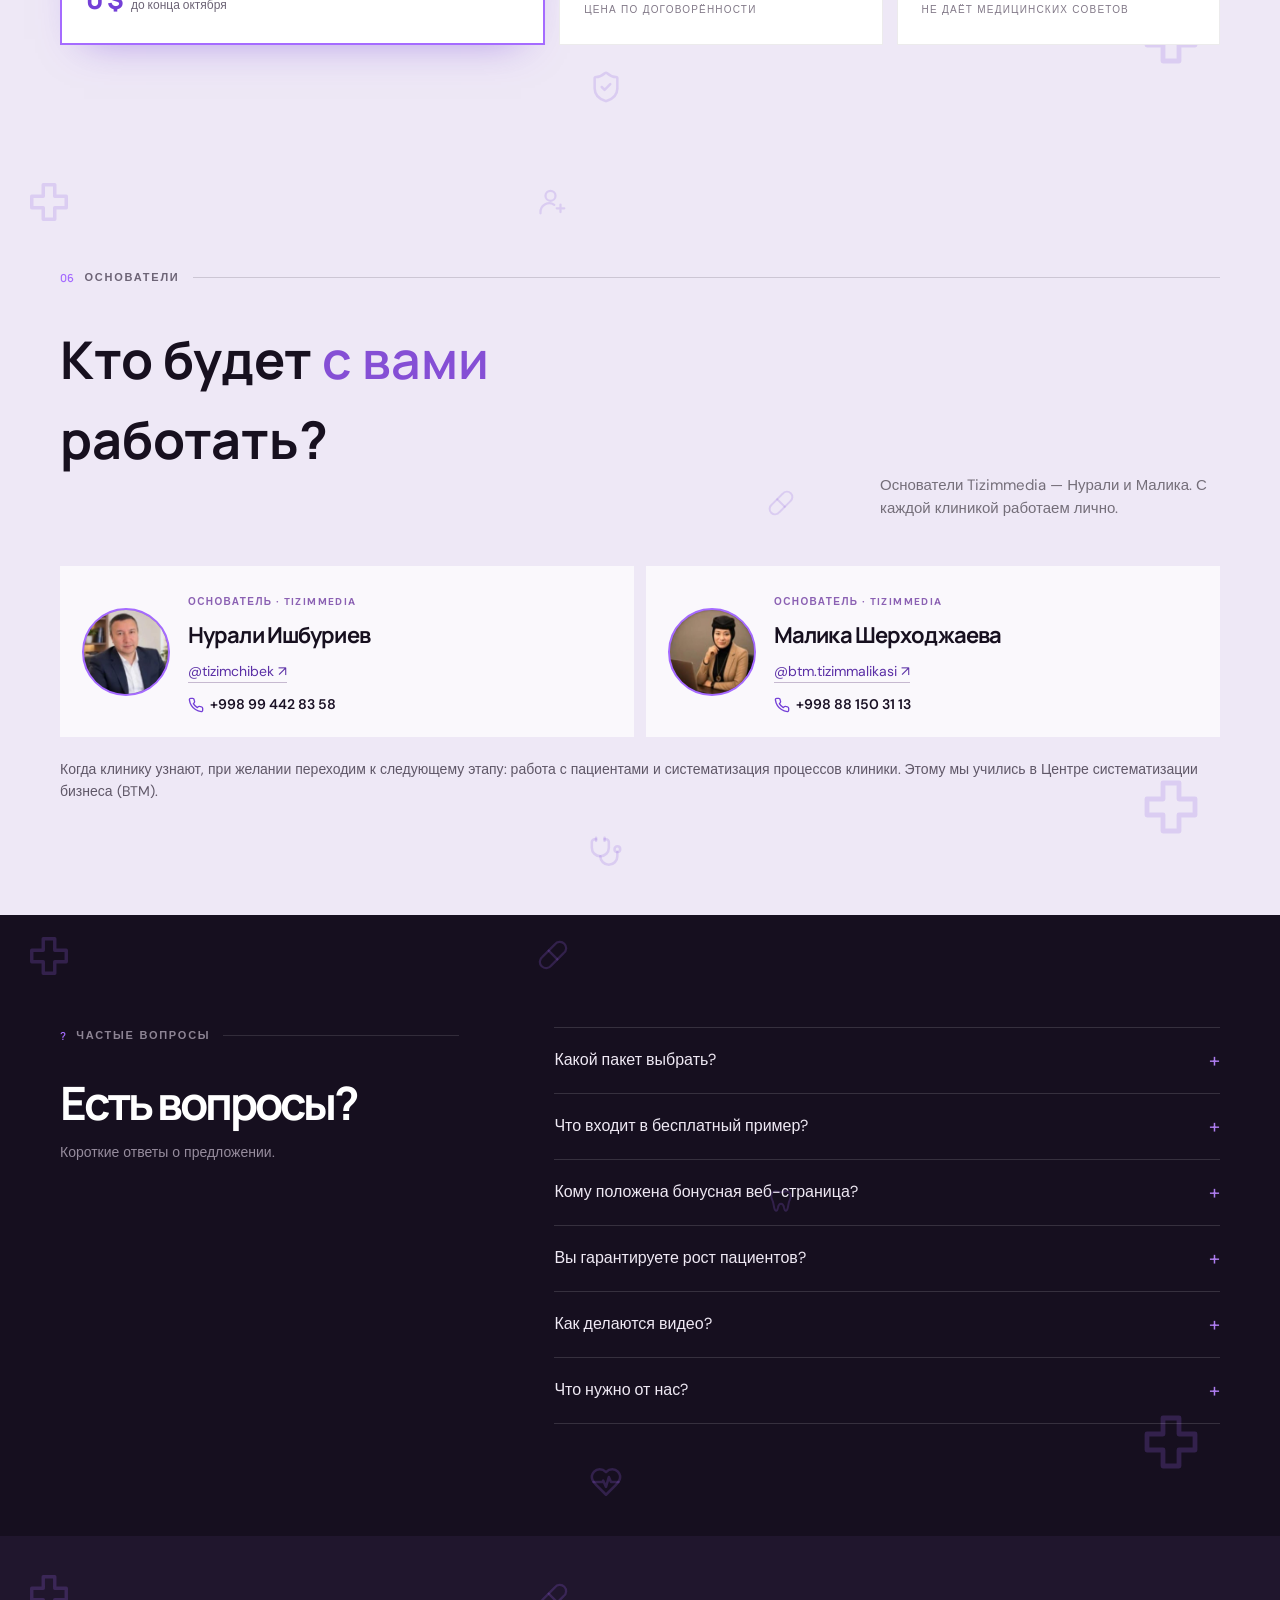
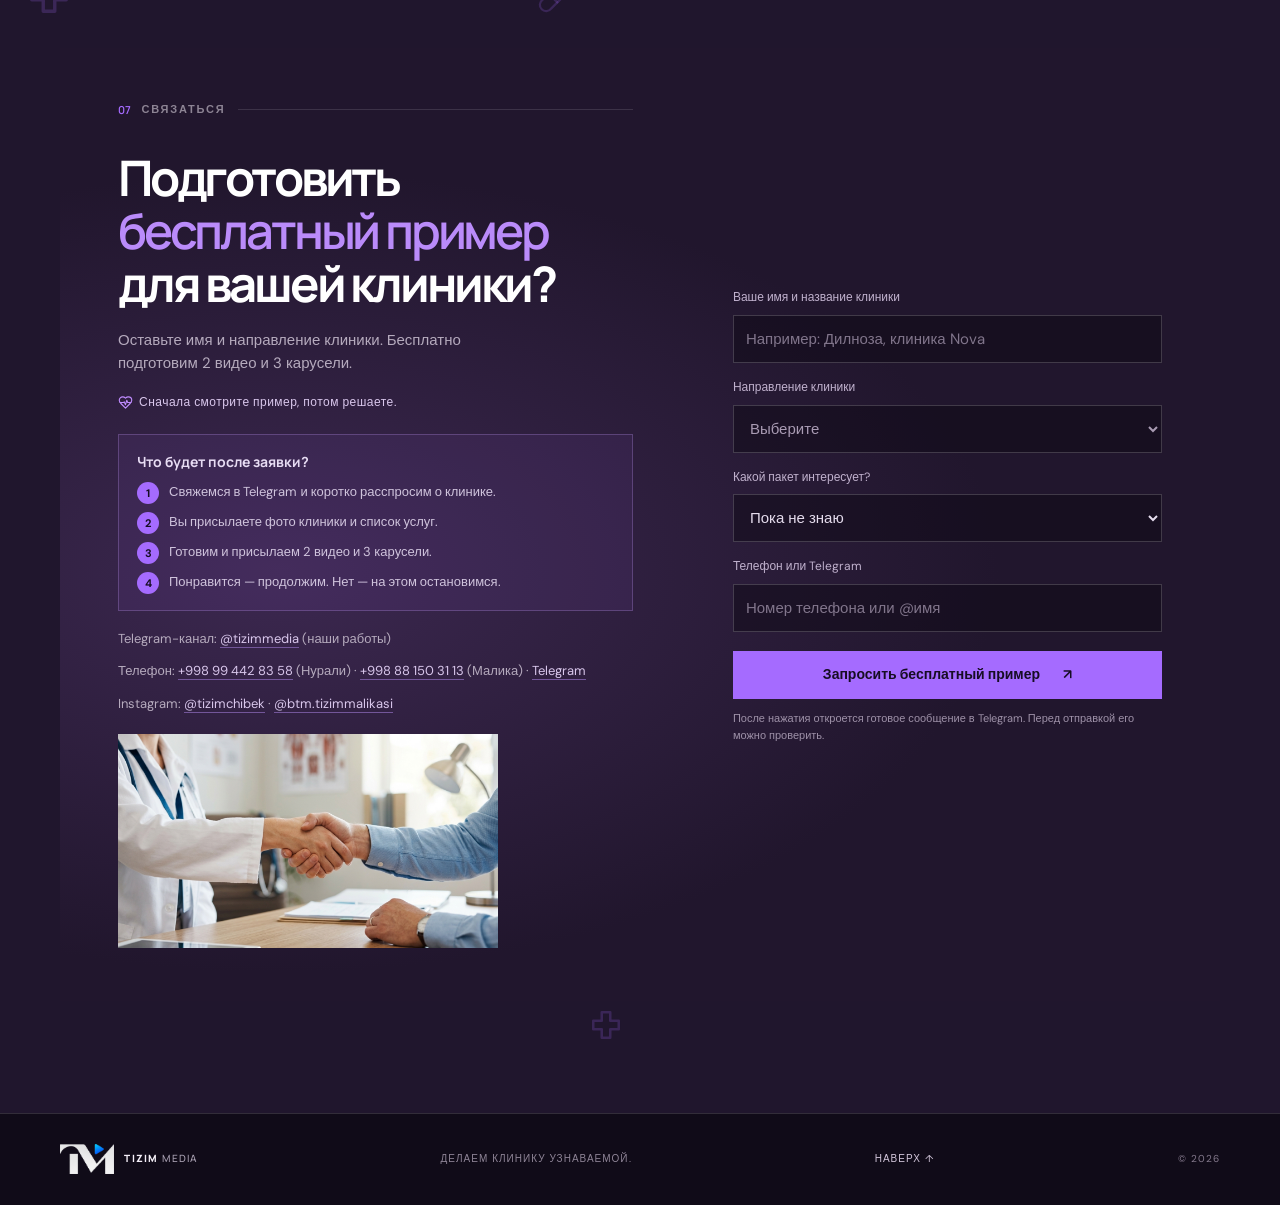
==== commit 2f0c2079: "Qilgan ishlarimizdan namuna: LOR karuseli keysi va Telegram havola qo'shildi" ====
--- a/ru/index.html
+++ b/ru/index.html
@@ -35,7 +35,7 @@
       <a class="brand" href="#top" aria-label="На главную"><span class="brand-mark"><img src="../logo-mark.png" alt="Логотип Tizimmedia" /></span><span>TIZIM<span class="brand-light">MEDIA</span></span></a>
       <button class="menu-toggle" aria-label="Открыть меню" data-open-label="Открыть меню" data-close-label="Закрыть меню" aria-expanded="false"><span></span><span></span></button>
       <nav class="main-nav" aria-label="Главное меню">
-        <a href="#muammo">Проблема</a><a href="#instagram">Почему Instagram</a><a href="#taklif">Пакет и цена</a><a href="#jarayon">Процесс</a><a href="#savollar">Вопросы</a><a class="nav-lang" href="../" lang="uz" hreflang="uz" aria-label="O‘zbekcha versiya">UZ</a>
+        <a href="#muammo">Проблема</a><a href="#instagram">Почему Instagram</a><a href="#namunalar">Примеры</a><a href="#taklif">Пакет и цена</a><a href="#jarayon">Процесс</a><a href="#savollar">Вопросы</a><a class="nav-lang" href="../" lang="uz" hreflang="uz" aria-label="O‘zbekcha versiya">UZ</a>
         <a class="nav-cta" href="#aloqa">Связаться <span>↗</span></a>
       </nav>
     </header>
@@ -73,13 +73,65 @@
 
       <section class="advantages section-pad" id="instagram"><div class="med-bg" aria-hidden="true"><span><svg class="ico" aria-hidden="true"><use href="#i-cross"/></svg></span><span><svg class="ico" aria-hidden="true"><use href="#i-heart"/></svg></span><span><svg class="ico" aria-hidden="true"><use href="#i-cross"/></svg></span><span><svg class="ico" aria-hidden="true"><use href="#i-tooth"/></svg></span><span><svg class="ico" aria-hidden="true"><use href="#i-stetho"/></svg></span></div><div class="section-wrap"><div class="section-kicker"><span>02</span> ПОЧЕМУ INSTAGRAM? <i></i></div><div class="advantage-layout"><h2>Узнаваемость начинается <em>с Instagram.</em></h2><div class="advantage-list"><p class="advantage-lead">Сегодня люди сначала ищут клинику в телефоне. Это самый быстрый и недорогой путь стать заметными.</p><article><span>01</span><div><h3>Люди сначала смотрят Instagram</h3><p>Перед визитом открывают вашу страницу и смотрят на врачей и услуги.</p></div><span class="advantage-mark"><svg class="ico" aria-hidden="true"><use href="#i-phone"/></svg></span></article><article><span>02</span><div><h3>Врачу из видео доверяют больше</h3><p>Тот, кто уже «знаком» с врачом, охотнее записывается к нему.</p></div><span class="advantage-mark"><svg class="ico" aria-hidden="true"><use href="#i-heart"/></svg></span></article><article><span>03</span><div><h3>Не нужен большой бюджет</h3><p>Дешевле наружной рекламы. С первого месяца страница регулярно пополняется профессиональным контентом.</p></div><span class="advantage-mark"><svg class="ico" aria-hidden="true"><use href="#i-wallet"/></svg></span></article></div></div></div></section>
 
-      <section class="offer section-pad" id="taklif"><div class="med-bg" aria-hidden="true"><span><svg class="ico" aria-hidden="true"><use href="#i-cross"/></svg></span><span><svg class="ico" aria-hidden="true"><use href="#i-video"/></svg></span><span><svg class="ico" aria-hidden="true"><use href="#i-cross"/></svg></span><span><svg class="ico" aria-hidden="true"><use href="#i-heart"/></svg></span><span><svg class="ico" aria-hidden="true"><use href="#i-syringe"/></svg></span></div><div class="section-wrap"><div class="section-kicker"><span>03</span> ПАКЕТ И ЦЕНА <i></i></div><div class="tariff-head"><h2>Выберите <em>пакет</em><br />для вашей клиники.</h2><div class="offer-sticker">ОТ<br /><span>$150</span>/МЕС</div></div><div class="tariff-grid"><article class="tariff"><span class="tariff-name">Start</span><div class="tariff-price">$150<span>/мес</span></div><div class="tariff-amount"><span class="tariff-ico"><svg class="ico" aria-hidden="true"><use href="#i-video"/></svg></span>4 видео + 4 карусели</div><p>Для клиник, которые только начинают вести контент</p><a class="tariff-btn" href="#aloqa" data-package="Start">Выбрать пакет <span>↗</span></a></article><article class="tariff"><span class="tariff-name">Growth</span><div class="tariff-price">$300<span>/мес</span></div><div class="tariff-amount"><span class="tariff-ico"><svg class="ico" aria-hidden="true"><use href="#i-video"/></svg></span>8 видео + 8 каруселей</div><p>Для клиник, которые хотят регулярно работать в Instagram</p><a class="tariff-btn" href="#aloqa" data-package="Growth">Выбрать пакет <span>↗</span></a></article><article class="tariff tariff-pro"><span class="tariff-badge">БОЛЬШЕ ВСЕГО КОНТЕНТА</span><span class="tariff-name">Pro</span><div class="tariff-price">$500<span>/мес</span></div><div class="tariff-amount"><span class="tariff-ico"><svg class="ico" aria-hidden="true"><use href="#i-video"/></svg></span>12 видео + 13 каруселей</div><p>Для клиник, которым нужен больший объём контента</p><a class="tariff-btn" href="#aloqa" data-package="Pro">Выбрать пакет <span>↗</span></a></article></div><div class="offer-layout"><div class="offer-copy"><p>Всё делаем с помощью искусственного интеллекта. Вам не нужно организовывать съёмки и монтаж. От вас — только фото клиники и информация.</p><div class="offer-choice"><span class="choice-icon">↗</span><span>Мы делаем клинику узнаваемой.<br /><b>Рост продаж не гарантируем. Это следующий этап.</b></span></div><a class="button button-light" href="#aloqa">Запросить бесплатный пример <span>↗</span></a></div><div class="offer-includes"><span class="offer-overline">ВХОДИТ В КАЖДЫЙ ПАКЕТ</span><div class="offer-count offer-count-small">3 <span>ПАКЕТА</span></div><p>Разница только в объёме контента</p><div class="include-row"><span>01</span><span>Видео: AI-аватар врача, анимация об услугах, ролики из фото клиники</span><span class="include-ico"><svg class="ico" aria-hidden="true"><use href="#i-video"/></svg></span></div><div class="include-row"><span>02</span><span>Карусели: услуги, цены, врачи, подготовка к приёму</span><span class="include-ico"><svg class="ico" aria-hidden="true"><use href="#i-layers"/></svg></span></div><div class="include-row"><span>03</span><span>План тем на месяц и ежемесячный отчёт: сколько людей увидели, сколько зашли в профиль, сколько подписались</span><span class="include-ico"><svg class="ico" aria-hidden="true"><use href="#i-chart"/></svg></span></div><div class="include-row"><span>04</span><span>Медицинскую информацию перед публикацией утверждает ваш врач</span><span class="include-ico"><svg class="ico" aria-hidden="true"><use href="#i-shield"/></svg></span></div><div class="include-row"><span>+</span><span><b>🎁 Начнёте до конца октября — веб-страница клиники бесплатно</b></span><span class="include-ico"><svg class="ico" aria-hidden="true"><use href="#i-gift"/></svg></span></div><div class="no-strings">СНАЧАЛА БЕСПЛАТНЫЙ ПРИМЕР <span><svg class="ico" aria-hidden="true"><use href="#i-cross"/></svg></span></div></div></div></div></section>
+      <section class="showcase section-pad" id="namunalar">
+        <div class="med-bg" aria-hidden="true"><span><svg class="ico" aria-hidden="true"><use href="#i-cross"/></svg></span><span><svg class="ico" aria-hidden="true"><use href="#i-layers"/></svg></span><span><svg class="ico" aria-hidden="true"><use href="#i-cross"/></svg></span><span><svg class="ico" aria-hidden="true"><use href="#i-heart"/></svg></span><span><svg class="ico" aria-hidden="true"><use href="#i-pill"/></svg></span></div>
+        <div class="section-wrap">
+          <div class="section-kicker"><span>03</span> ПРИМЕР ИЗ НАШИХ РАБОТ <i></i></div>
+          <div class="problem-head">
+            <h2>Какой контент мы <em>создаём</em> для клиник?</h2>
+            <p>Каждый пост — это не просто красивая графика, а продуманная воронка, которая приводит пациентов на приём.</p>
+          </div>
 
-      <section class="process section-pad" id="jarayon"><div class="med-bg" aria-hidden="true"><span><svg class="ico" aria-hidden="true"><use href="#i-cross"/></svg></span><span><svg class="ico" aria-hidden="true"><use href="#i-calendar"/></svg></span><span><svg class="ico" aria-hidden="true"><use href="#i-cross"/></svg></span><span><svg class="ico" aria-hidden="true"><use href="#i-heart"/></svg></span><span><svg class="ico" aria-hidden="true"><use href="#i-stetho"/></svg></span></div><div class="section-wrap"><div class="section-kicker"><span>04</span> КАК МЫ РАБОТАЕМ <i></i></div><div class="packages-head"><h2>Сотрудничество <em>в 6 шагов</em></h2><p>Вы заранее знаете, что происходит на каждом этапе.</p></div><div class="process-grid"><article class="process-step"><span class="process-num">01</span><span class="process-ico"><svg class="ico" aria-hidden="true"><use href="#i-search"/></svg></span><h3>Изучаем клинику</h3><p>Узнаём направление, врачей, основные услуги и ваши цели.</p></article><article class="process-step"><span class="process-num">02</span><span class="process-ico"><svg class="ico" aria-hidden="true"><use href="#i-calendar"/></svg></span><h3>Составляем контент-план</h3><p>Темы на месяц: врачи, услуги, частые вопросы пациентов.</p></article><article class="process-step"><span class="process-num">03</span><span class="process-ico"><svg class="ico" aria-hidden="true"><use href="#i-video"/></svg></span><h3>Готовим видео и карусели</h3><p>С помощью ИИ, на основе фото и информации вашей клиники.</p></article><article class="process-step"><span class="process-num">04</span><span class="process-ico"><svg class="ico" aria-hidden="true"><use href="#i-shield"/></svg></span><h3>Ваш врач проверяет</h3><p>Медицинскую информацию до публикации проверяет ваш специалист.</p></article><article class="process-step"><span class="process-num">05</span><span class="process-ico"><svg class="ico" aria-hidden="true"><use href="#i-send"/></svg></span><h3>Передаём готовый контент</h3><p>По согласованному графику, каждый месяц.</p></article><article class="process-step"><span class="process-num">06</span><span class="process-ico"><svg class="ico" aria-hidden="true"><use href="#i-chart"/></svg></span><h3>Показываем результат</h3><p>Ежемесячный отчёт: охват, посещения профиля, новые подписчики.</p></article></div></div></section>
+          <div class="case-card">
+            <a class="case-preview" href="../lor-karusel.png" target="_blank" rel="noopener noreferrer" title="Нажмите, чтобы открыть в полном размере">
+              <span class="case-badge">9 СЛАЙДОВ · ЖИВОЙ ПРИМЕР</span>
+              <img src="../lor-karusel.jpg" alt="Пример карусели из 9 слайдов для ЛОР-врача" loading="lazy" />
+              <span class="case-zoom-hint">Увеличить размер ↗</span>
+            </a>
 
-      <section class="packages section-pad" id="xizmatlar"><div class="med-bg" aria-hidden="true"><span><svg class="ico" aria-hidden="true"><use href="#i-cross"/></svg></span><span><svg class="ico" aria-hidden="true"><use href="#i-tooth"/></svg></span><span><svg class="ico" aria-hidden="true"><use href="#i-cross"/></svg></span><span><svg class="ico" aria-hidden="true"><use href="#i-shield"/></svg></span><span><svg class="ico" aria-hidden="true"><use href="#i-heart"/></svg></span></div><div class="section-wrap"><div class="section-kicker"><span>+</span> ДОПОЛНИТЕЛЬНО <i></i></div><div class="packages-head"><h2>Бонус и <em>дополнительные</em> услуги</h2><p>Чтобы не терять обращения, когда клинику начнут узнавать.</p></div><div class="xgrid"><article class="xcard xbonus"><span class="xtag">🎁 БОНУС</span><h3>Веб-страница клиники</h3><p>Бесплатно для клиник, начавших пакет до конца октября. Дизайн выбираете из наших готовых сайтов.</p><div class="xshots"><a href="http://web.tizimchibek.uz/02-bolajon-klinikasi/" target="_blank" rel="noopener noreferrer"><img src="../site-klinika.jpg" alt="Клиника" loading="lazy" /><span>Клиника</span></a><a href="http://web.tizimchibek.uz/17-stomatolog/" target="_blank" rel="noopener noreferrer"><img src="../site-stomatolog.jpg" alt="Стоматолог" loading="lazy" /><span>Стоматолог</span></a><a href="http://web.tizimchibek.uz/19-uzi-doktor/" target="_blank" rel="noopener noreferrer"><img src="../site-uzi.jpg" alt="УЗИ-врач" loading="lazy" /><span>УЗИ-врач</span></a></div><a class="xbtn" href="http://web.tizimchibek.uz/" target="_blank" rel="noopener noreferrer">Смотреть 25 готовых сайтов <span>↗</span></a><div class="xmeta"><b>0 $</b> до конца октября</div></article><article class="xcard"><span class="xtag">CRM</span><h3>Настройка amoCRM</h3><p>Все обращения и пациенты в одном месте, никто не потеряется. Настроим качественно и по доступной цене.</p><figure class="xshot"><img src="../shot-amocrm.jpg" alt="Наша воронка в amoCRM (имена клиентов скрыты)" loading="lazy" /><figcaption>Наша воронка в amoCRM (имена клиентов скрыты)</figcaption></figure><div class="xmeta"><b>CRM</b> обращения в одном месте</div><div class="xnote">ЦЕНА ПО ДОГОВОРЁННОСТИ</div></article><article class="xcard"><span class="xtag">ЧАТ-БОТ</span><h3>Автоответы в Instagram</h3><p>Подключим чат-бот Chatplace: даже ночью он от имени клиники ответит про цены, адрес и запись.</p><figure class="xshot xphone"><img src="../shot-chatbot.jpg" alt="Так работает наш чат-бот в Instagram" loading="lazy" /><figcaption>Так работает наш чат-бот в Instagram</figcaption></figure><div class="xmeta"><b>24/7</b> ответы в директ</div><div class="xnote">НЕ ДАЁТ МЕДИЦИНСКИХ СОВЕТОВ</div></article></div></div></section>
+            <div class="case-body">
+              <span class="case-tag">КЕЙС · ЛОР-ВРАЧ / КЛИНИКА</span>
+              <h3>Карусель «Когда нужно идти к ЛОР-врачу?»</h3>
+              <p class="case-intro">Разработана с использованием искусственного интеллекта и медицинского маркетинга. Пост закрывает боли пациента и ведёт его прямо на запись:</p>
 
-      <section class="team section-pad" id="jamoa"><div class="med-bg" aria-hidden="true"><span><svg class="ico" aria-hidden="true"><use href="#i-cross"/></svg></span><span><svg class="ico" aria-hidden="true"><use href="#i-doctor"/></svg></span><span><svg class="ico" aria-hidden="true"><use href="#i-cross"/></svg></span><span><svg class="ico" aria-hidden="true"><use href="#i-stetho"/></svg></span><span><svg class="ico" aria-hidden="true"><use href="#i-pill"/></svg></span></div><div class="section-wrap"><div class="section-kicker"><span>05</span> ОСНОВАТЕЛИ <i></i></div><div class="problem-head"><h2>Кто будет <em>с вами</em> работать?</h2><p>Основатели Tizimmedia — Нурали и Малика. С каждой клиникой работаем лично.</p></div>
+              <div class="case-points">
+                <div class="case-point">
+                  <span class="case-point-num">01</span>
+                  <div><b>Цепляющий вопрос (Hook):</b> С первого слайда привлекает внимание вопросом и вызывает доверие лицом доктора.</div>
+                </div>
+                <div class="case-point">
+                  <span class="case-point-num">02</span>
+                  <div><b>5 ключевых симптомов:</b> Заложенность носа, боль в горле, шум в ушах показаны понятным языком с 3D-иллюстрациями.</div>
+                </div>
+                <div class="case-point">
+                  <span class="case-point-num">03</span>
+                  <div><b>Преодоление прокрастинации:</b> Блок «Ждать, что само пройдёт — ошибка» мотивирует не затягивать лечение.</div>
+                </div>
+                <div class="case-point">
+                  <span class="case-point-num">04</span>
+                  <div><b>Чёткий призыв (Call to Action):</b> На 9-м слайде предлагается написать кодовое слово «ЛОР» в Direct для записи на консультацию.</div>
+                </div>
+              </div>
+
+              <div class="case-tg-banner">
+                <div class="case-tg-text">
+                  <b>Все наши работы и новые кейсы</b>
+                  <span>Смотрите видео, карусели и свежие публикации в нашем Telegram-канале.</span>
+                </div>
+                <a class="case-tg-link" href="https://t.me/tizimmedia" target="_blank" rel="noopener noreferrer">@tizimmedia <span>↗</span></a>
+              </div>
+            </div>
+          </div>
+        </div>
+      </section>
+
+      <section class="offer section-pad" id="taklif"><div class="med-bg" aria-hidden="true"><span><svg class="ico" aria-hidden="true"><use href="#i-cross"/></svg></span><span><svg class="ico" aria-hidden="true"><use href="#i-video"/></svg></span><span><svg class="ico" aria-hidden="true"><use href="#i-cross"/></svg></span><span><svg class="ico" aria-hidden="true"><use href="#i-heart"/></svg></span><span><svg class="ico" aria-hidden="true"><use href="#i-syringe"/></svg></span></div><div class="section-wrap"><div class="section-kicker"><span>04</span> ПАКЕТ И ЦЕНА <i></i></div><div class="tariff-head"><h2>Выберите <em>пакет</em><br />для вашей клиники.</h2><div class="offer-sticker">ОТ<br /><span>$150</span>/МЕС</div></div><div class="tariff-grid"><article class="tariff"><span class="tariff-name">Start</span><div class="tariff-price">$150<span>/мес</span></div><div class="tariff-amount"><span class="tariff-ico"><svg class="ico" aria-hidden="true"><use href="#i-video"/></svg></span>4 видео + 4 карусели</div><p>Для клиник, которые только начинают вести контент</p><a class="tariff-btn" href="#aloqa" data-package="Start">Выбрать пакет <span>↗</span></a></article><article class="tariff"><span class="tariff-name">Growth</span><div class="tariff-price">$300<span>/мес</span></div><div class="tariff-amount"><span class="tariff-ico"><svg class="ico" aria-hidden="true"><use href="#i-video"/></svg></span>8 видео + 8 каруселей</div><p>Для клиник, которые хотят регулярно работать в Instagram</p><a class="tariff-btn" href="#aloqa" data-package="Growth">Выбрать пакет <span>↗</span></a></article><article class="tariff tariff-pro"><span class="tariff-badge">БОЛЬШЕ ВСЕГО КОНТЕНТА</span><span class="tariff-name">Pro</span><div class="tariff-price">$500<span>/мес</span></div><div class="tariff-amount"><span class="tariff-ico"><svg class="ico" aria-hidden="true"><use href="#i-video"/></svg></span>12 видео + 13 каруселей</div><p>Для клиник, которым нужен больший объём контента</p><a class="tariff-btn" href="#aloqa" data-package="Pro">Выбрать пакет <span>↗</span></a></article></div><div class="offer-layout"><div class="offer-copy"><p>Всё делаем с помощью искусственного интеллекта. Вам не нужно организовывать съёмки и монтаж. От вас — только фото клиники и информация.</p><div class="offer-choice"><span class="choice-icon">↗</span><span>Мы делаем клинику узнаваемой.<br /><b>Рост продаж не гарантируем. Это следующий этап.</b></span></div><a class="button button-light" href="#aloqa">Запросить бесплатный пример <span>↗</span></a></div><div class="offer-includes"><span class="offer-overline">ВХОДИТ В КАЖДЫЙ ПАКЕТ</span><div class="offer-count offer-count-small">3 <span>ПАКЕТА</span></div><p>Разница только в объёме контента</p><div class="include-row"><span>01</span><span>Видео: AI-аватар врача, анимация об услугах, ролики из фото клиники</span><span class="include-ico"><svg class="ico" aria-hidden="true"><use href="#i-video"/></svg></span></div><div class="include-row"><span>02</span><span>Карусели: услуги, цены, врачи, подготовка к приёму</span><span class="include-ico"><svg class="ico" aria-hidden="true"><use href="#i-layers"/></svg></span></div><div class="include-row"><span>03</span><span>План тем на месяц и ежемесячный отчёт: сколько людей увидели, сколько зашли в профиль, сколько подписались</span><span class="include-ico"><svg class="ico" aria-hidden="true"><use href="#i-chart"/></svg></span></div><div class="include-row"><span>04</span><span>Медицинскую информацию перед публикацией утверждает ваш врач</span><span class="include-ico"><svg class="ico" aria-hidden="true"><use href="#i-shield"/></svg></span></div><div class="include-row"><span>+</span><span><b>🎁 Начнёте до конца октября — веб-страница клиники бесплатно</b></span><span class="include-ico"><svg class="ico" aria-hidden="true"><use href="#i-gift"/></svg></span></div><div class="no-strings">СНАЧАЛА БЕСПЛАТНЫЙ ПРИМЕР <span><svg class="ico" aria-hidden="true"><use href="#i-cross"/></svg></span></div></div></div></div></section>
+
+      <section class="process section-pad" id="jarayon"><div class="med-bg" aria-hidden="true"><span><svg class="ico" aria-hidden="true"><use href="#i-cross"/></svg></span><span><svg class="ico" aria-hidden="true"><use href="#i-calendar"/></svg></span><span><svg class="ico" aria-hidden="true"><use href="#i-cross"/></svg></span><span><svg class="ico" aria-hidden="true"><use href="#i-heart"/></svg></span><span><svg class="ico" aria-hidden="true"><use href="#i-stetho"/></svg></span></div><div class="section-wrap"><div class="section-kicker"><span>05</span> КАК МЫ РАБОТАЕМ <i></i></div><div class="packages-head"><h2>Сотрудничество <em>в 6 шагов</em></h2><p>Вы заранее знаете, что происходит на каждом этапе.</p></div><div class="process-grid"><article class="process-step"><span class="process-num">01</span><span class="process-ico"><svg class="ico" aria-hidden="true"><use href="#i-search"/></svg></span><h3>Изучаем клинику</h3><p>Узнаём направление, врачей, основные услуги и ваши цели.</p></article><article class="process-step"><span class="process-num">02</span><span class="process-ico"><svg class="ico" aria-hidden="true"><use href="#i-calendar"/></svg></span><h3>Составляем контент-план</h3><p>Темы на месяц: врачи, услуги, частые вопросы пациентов.</p></article><article class="process-step"><span class="process-num">03</span><span class="process-ico"><svg class="ico" aria-hidden="true"><use href="#i-video"/></svg></span><h3>Готовим видео и карусели</h3><p>С помощью ИИ, на основе фото и информации вашей клиники.</p></article><article class="process-step"><span class="process-num">04</span><span class="process-ico"><svg class="ico" aria-hidden="true"><use href="#i-shield"/></svg></span><h3>Ваш врач проверяет</h3><p>Медицинскую информацию до публикации проверяет ваш специалист.</p></article><article class="process-step"><span class="process-num">05</span><span class="process-ico"><svg class="ico" aria-hidden="true"><use href="#i-send"/></svg></span><h3>Передаём готовый контент</h3><p>По согласованному графику, каждый месяц.</p></article><article class="process-step"><span class="process-num">06</span><span class="process-ico"><svg class="ico" aria-hidden="true"><use href="#i-chart"/></svg></span><h3>Показываем результат</h3><p>Ежемесячный отчёт: охват, посещения профиля, новые подписчики.</p></article></div></div></section>
+
+      <section class="packages section-pad" id="xizmatlar"><div class="med-bg" aria-hidden="true"><span><svg class="ico" aria-hidden="true"><use href="#i-cross"/></svg></span><span><svg class="ico" aria-hidden="true"><use href="#i-tooth"/></svg></span><span><svg class="ico" aria-hidden="true"><use href="#i-cross"/></svg></span><span><svg class="ico" aria-hidden="true"><use href="#i-shield"/></svg></span><span><svg class="ico" aria-hidden="true"><use href="#i-heart"/></svg></span></div><div class="section-wrap"><div class="section-kicker"><span>+</span> ДОПОЛНИТЕЛЬНО <i></i></div><div class="packages-head"><h2>Бонус и <em>дополнительные</em> услуги</h2><p>Чтобы не терять обращения, когда клинику начнут узнавать.</p></div><div class="xgrid"><article class="xcard xbonus"><span class="xtag">🎁 БОНУС</span><h3>Веб-страница клиники</h3><p>Бесплатно для клиник, начавших пакет до конца октября. Дизайн выбираете из наших готовых сайтов.</p><div class="xshots"><a href="http://web.tizimchibek.uz/02-bolajon-klinikasi/" target="_blank" rel="noopener noreferrer"><img src="../site-klinika.jpg" alt="Клиника" loading="lazy" /><span>Клиника</span></a><a href="http://web.tizimchibek.uz/17-stomatolog/" target="_blank" rel="noopener noreferrer"><img src="../site-stomatolog.jpg" alt="Стоматолог" loading="lazy" /><span>Стоматолог</span></a><a href="http://web.tizimchibek.uz/19-uzi-doktor/" target="_blank" rel="noopener noreferrer"><img src="../site-uzi.jpg" alt="УЗИ-врач" loading="lazy" /><span>УЗИ-врач</span></a></div><a class="xbtn" href="http://web.tizimchibek.uz/" target="_blank" rel="noopener noreferrer">Смотреть 25 готовых сайтов <span>↗</span></a><div class="xmeta"><b>0 $</b> до конца октября</div></article><article class="xcard"><span class="xtag">CRM</span><h3>Настройка amoCRM</h3><p>Все обращения и пациенты в одном месте, никто не потеряется. Настроим качественно и по доступной цене.</p><figure class="xshot"><img src="../shot-amocrm.jpg" alt="Наша воронка в amoCRM (имена клиентов скрыты)" loading="lazy" /><figcaption>Наша воронка в amoCRM (имена клиентов скрыты)</figcaption></figure><div class="xmeta"><b>CRM</b> обращения в одном месте</div><div class="xnote">ЦЕНА ПО ДОГОВОРЁННОСТИ</div></article><article class="xcard"><span class="xtag">ЧАТ-BOT</span><h3>Автоответы в Instagram</h3><p>Подключим чат-бот Chatplace: даже ночью он от имени клиники ответит про цены, адрес и запись.</p><figure class="xshot xphone"><img src="../shot-chatbot.jpg" alt="Так работает наш чат-бот в Instagram" loading="lazy" /><figcaption>Так работает наш чат-бот в Instagram</figcaption></figure><div class="xmeta"><b>24/7</b> ответы в директ</div><div class="xnote">НЕ ДАЁТ МЕДИЦИНСКИХ СОВЕТОВ</div></article></div></div></section>
+
+      <section class="team section-pad" id="jamoa"><div class="med-bg" aria-hidden="true"><span><svg class="ico" aria-hidden="true"><use href="#i-cross"/></svg></span><span><svg class="ico" aria-hidden="true"><use href="#i-doctor"/></svg></span><span><svg class="ico" aria-hidden="true"><use href="#i-cross"/></svg></span><span><svg class="ico" aria-hidden="true"><use href="#i-stetho"/></svg></span><span><svg class="ico" aria-hidden="true"><use href="#i-pill"/></svg></span></div><div class="section-wrap"><div class="section-kicker"><span>06</span> ОСНОВАТЕЛИ <i></i></div><div class="problem-head"><h2>Кто будет <em>с вами</em> работать?</h2><p>Основатели Tizimmedia — Нурали и Малика. С каждой клиникой работаем лично.</p></div>
         <div class="team-grid">
           <article class="team-card"><span class="team-avatar"><img src="../nurali.jpg" alt="Нурали Ишбуриев" loading="lazy" /></span><div><span class="team-role">ОСНОВАТЕЛЬ · TIZIMMEDIA</span><h3>Нурали Ишбуриев</h3><a class="team-link" href="https://www.instagram.com/tizimchibek/" target="_blank" rel="noopener noreferrer">@tizimchibek <span>↗</span></a><a class="team-phone" href="tel:+998994428358">+998 99 442 83 58</a></div></article>
           <article class="team-card"><span class="team-avatar"><img src="../malika.jpg" alt="Малика Шерходжаева" loading="lazy" /></span><div><span class="team-role">ОСНОВАТЕЛЬ · TIZIMMEDIA</span><h3>Малика Шерходжаева</h3><a class="team-link" href="https://www.instagram.com/btm.tizimmalikasi/" target="_blank" rel="noopener noreferrer">@btm.tizimmalikasi <span>↗</span></a><a class="team-phone" href="tel:+998881503113">+998 88 150 31 13</a></div></article>
@@ -89,7 +141,7 @@
 
       <section class="faq section-pad" id="savollar"><div class="med-bg" aria-hidden="true"><span><svg class="ico" aria-hidden="true"><use href="#i-cross"/></svg></span><span><svg class="ico" aria-hidden="true"><use href="#i-pill"/></svg></span><span><svg class="ico" aria-hidden="true"><use href="#i-cross"/></svg></span><span><svg class="ico" aria-hidden="true"><use href="#i-heart"/></svg></span><span><svg class="ico" aria-hidden="true"><use href="#i-tooth"/></svg></span></div><div class="section-wrap faq-layout"><div><div class="section-kicker"><span>?</span> ЧАСТЫЕ ВОПРОСЫ <i></i></div><h2>Есть вопросы?</h2><p class="faq-intro">Короткие ответы о предложении.</p></div><div class="faq-list"><details><summary>Какой пакет выбрать?<span>+</span></summary><p>Если только начинаете вести контент — достаточно Start. Если хотите регулярно выходить в Instagram — Growth. Если нужно рассказать о нескольких врачах и направлениях — Pro. Можно сначала посмотреть бесплатный пример, а потом выбрать.</p></details><details><summary>Что входит в бесплатный пример?<span>+</span></summary><p>Готовим для вашей клиники 2 видео и 3 карусели. Понравится — продолжим, нет — на этом остановимся. Продолжать не обязательно.</p></details><details><summary>Кому положена бонусная веб-страница?<span>+</span></summary><p>Клиникам, которые начнут месячный пакет до конца октября. Дизайн выбираете из готовых сайтов на web.tizimchibek.uz, мы наполняем его данными вашей клиники.</p></details><details><summary>Вы гарантируете рост пациентов?<span>+</span></summary><p>Нет. Наша задача — сделать клинику узнаваемой, а страницу в Instagram полной и вызывающей доверие. Систематизация потока пациентов — отдельный этап.</p></details><details><summary>Как делаются видео?<span>+</span></summary><p>С помощью искусственного интеллекта. С согласия врача создаём его AI-аватар, либо делаем анимационные ролики об услугах и ролики из фото клиники. Несуществующих врачей и пациентов не показываем.</p></details><details><summary>Что нужно от нас?<span>+</span></summary><p>Фото клиники и врачей, список услуг и цен, а также специалист, который проверит медицинскую информацию.</p></details></div></div></section>
 
-      <section class="contact section-pad" id="aloqa"><div class="med-bg" aria-hidden="true"><span><svg class="ico" aria-hidden="true"><use href="#i-cross"/></svg></span><span><svg class="ico" aria-hidden="true"><use href="#i-pill"/></svg></span><span><svg class="ico" aria-hidden="true"><use href="#i-heart"/></svg></span><span><svg class="ico" aria-hidden="true"><use href="#i-cross"/></svg></span><span><svg class="ico" aria-hidden="true"><use href="#i-syringe"/></svg></span></div><div class="section-wrap contact-panel"><div class="contact-copy"><div class="section-kicker"><span>06</span> СВЯЗАТЬСЯ <i></i></div><h2>Подготовить <em>бесплатный пример</em> для вашей клиники?</h2><p>Оставьте имя и направление клиники. Бесплатно подготовим 2 видео и 3 карусели.</p><div class="contact-note"><span class="beat"><svg class="ico" aria-hidden="true"><use href="#i-heart"/></svg></span> Сначала смотрите пример, потом решаете.</div><div class="after-request"><b>Что будет после заявки?</b><ol><li>Свяжемся в Telegram и коротко расспросим о клинике.</li><li>Вы присылаете фото клиники и список услуг.</li><li>Готовим и присылаем 2 видео и 3 карусели.</li><li>Понравится — продолжим. Нет — на этом остановимся.</li></ol></div><div class="contact-social">Телефон: <a href="tel:+998994428358">+998 99 442 83 58</a> (Нурали) · <a href="tel:+998881503113">+998 88 150 31 13</a> (Малика) · <a href="https://t.me/+998994428358" target="_blank" rel="noopener noreferrer">Telegram</a></div><div class="contact-social">Instagram: <a href="https://www.instagram.com/tizimchibek/" target="_blank" rel="noopener noreferrer">@tizimchibek</a> · <a href="https://www.instagram.com/btm.tizimmalikasi/" target="_blank" rel="noopener noreferrer">@btm.tizimmalikasi</a></div></div><form class="lead-form" id="lead-form"><label for="clinic-name">Ваше имя и название клиники</label><input id="clinic-name" name="name" autocomplete="name" placeholder="Например: Дилноза, клиника Nova" required /><label for="clinic-focus">Направление клиники</label><select id="clinic-focus" name="focus" required><option value="" disabled selected>Выберите</option><option>Стоматология</option><option>Лаборатория и диагностика</option><option>Многопрофильная клиника</option><option>Клиника красоты</option><option>Другое</option></select><label for="clinic-package">Какой пакет интересует?</label><select id="clinic-package" name="package"><option value="">Пока не знаю</option><option value="Start">Start — $150/мес</option><option value="Growth">Growth — $300/мес</option><option value="Pro">Pro — $500/мес</option></select><label for="clinic-contact">Телефон или Telegram</label><input id="clinic-contact" name="contact" placeholder="Номер телефона или @имя" required /><button class="button button-primary form-submit" type="submit">Запросить бесплатный пример <span>↗</span></button><p class="form-privacy" id="form-privacy">После нажатия откроется готовое сообщение в Telegram. Перед отправкой его можно проверить.</p><div class="form-status" id="form-status" role="status" aria-live="polite"></div></form></div></section>
+      <section class="contact section-pad" id="aloqa"><div class="med-bg" aria-hidden="true"><span><svg class="ico" aria-hidden="true"><use href="#i-cross"/></svg></span><span><svg class="ico" aria-hidden="true"><use href="#i-pill"/></svg></span><span><svg class="ico" aria-hidden="true"><use href="#i-heart"/></svg></span><span><svg class="ico" aria-hidden="true"><use href="#i-cross"/></svg></span><span><svg class="ico" aria-hidden="true"><use href="#i-syringe"/></svg></span></div><div class="section-wrap contact-panel"><div class="contact-copy"><div class="section-kicker"><span>07</span> СВЯЗАТЬСЯ <i></i></div><h2>Подготовить <em>бесплатный пример</em> для вашей клиники?</h2><p>Оставьте имя и направление клиники. Бесплатно подготовим 2 видео и 3 карусели.</p><div class="contact-note"><span class="beat"><svg class="ico" aria-hidden="true"><use href="#i-heart"/></svg></span> Сначала смотрите пример, потом решаете.</div><div class="after-request"><b>Что будет после заявки?</b><ol><li>Свяжемся в Telegram и коротко расспросим о клинике.</li><li>Вы присылаете фото клиники и список услуг.</li><li>Готовим и присылаем 2 видео и 3 карусели.</li><li>Понравится — продолжим. Нет — на этом остановимся.</li></ol></div><div class="contact-social">Telegram-канал: <a href="https://t.me/tizimmedia" target="_blank" rel="noopener noreferrer">@tizimmedia</a> (наши работы)</div><div class="contact-social">Телефон: <a href="tel:+998994428358">+998 99 442 83 58</a> (Нурали) · <a href="tel:+998881503113">+998 88 150 31 13</a> (Малика) · <a href="https://t.me/+998994428358" target="_blank" rel="noopener noreferrer">Telegram</a></div><div class="contact-social">Instagram: <a href="https://www.instagram.com/tizimchibek/" target="_blank" rel="noopener noreferrer">@tizimchibek</a> · <a href="https://www.instagram.com/btm.tizimmalikasi/" target="_blank" rel="noopener noreferrer">@btm.tizimmalikasi</a></div></div><form class="lead-form" id="lead-form"><label for="clinic-name">Ваше имя и название клиники</label><input id="clinic-name" name="name" autocomplete="name" placeholder="Например: Дилноза, клиника Nova" required /><label for="clinic-focus">Направление клиники</label><select id="clinic-focus" name="focus" required><option value="" disabled selected>Выберите</option><option>Стоматология</option><option>Лаборатория и диагностика</option><option>Многопрофильная клиника</option><option>Клиника красоты</option><option>Другое</option></select><label for="clinic-package">Какой пакет интересует?</label><select id="clinic-package" name="package"><option value="">Пока не знаю</option><option value="Start">Start — $150/мес</option><option value="Growth">Growth — $300/мес</option><option value="Pro">Pro — $500/мес</option></select><label for="clinic-contact">Телефон или Telegram</label><input id="clinic-contact" name="contact" placeholder="Номер телефона или @имя" required /><button class="button button-primary form-submit" type="submit">Запросить бесплатный пример <span>↗</span></button><p class="form-privacy" id="form-privacy">После нажатия откроется готовое сообщение в Telegram. Перед отправкой его можно проверить.</p><div class="form-status" id="form-status" role="status" aria-live="polite"></div></form></div></section>
     </main>
     <footer class="site-footer"><a class="brand" href="#top"><span class="brand-mark"><img src="../logo-mark.png" alt="Логотип Tizimmedia" /></span><span>TIZIM<span class="brand-light">MEDIA</span></span></a><p>ДЕЛАЕМ КЛИНИКУ УЗНАВАЕМОЙ.</p><a class="footer-up" href="#top">НАВЕРХ ↑</a><span class="footer-year">© 2026</span></footer>  </body>
 </html>
--- a/styles.css
+++ b/styles.css
@@ -82,3 +82,6 @@
 .team-phone{display:flex;align-items:center;gap:6px;width:max-content;margin-top:10px;font-size:14px;font-weight:600;color:#1a1125}
 .team-phone::before{content:"";width:16px;height:16px;background:#7440d7;-webkit-mask:url("data:image/svg+xml,%3Csvg xmlns='http://www.w3.org/2000/svg' viewBox='0 0 24 24' fill='none' stroke='black' stroke-width='2' stroke-linecap='round' stroke-linejoin='round'%3E%3Cpath d='M22 16.9v3a2 2 0 0 1-2.2 2 19.8 19.8 0 0 1-8.6-3.1 19.5 19.5 0 0 1-6-6A19.8 19.8 0 0 1 2.1 4.2 2 2 0 0 1 4.1 2h3a2 2 0 0 1 2 1.7c.1 1 .4 1.9.7 2.8a2 2 0 0 1-.5 2.1L8 9.9a16 16 0 0 0 6 6l1.3-1.3a2 2 0 0 1 2.1-.4c.9.3 1.8.6 2.8.7a2 2 0 0 1 1.7 2z'/%3E%3C/svg%3E") center/contain no-repeat;mask:url("data:image/svg+xml,%3Csvg xmlns='http://www.w3.org/2000/svg' viewBox='0 0 24 24' fill='none' stroke='black' stroke-width='2' stroke-linecap='round' stroke-linejoin='round'%3E%3Cpath d='M22 16.9v3a2 2 0 0 1-2.2 2 19.8 19.8 0 0 1-8.6-3.1 19.5 19.5 0 0 1-6-6A19.8 19.8 0 0 1 2.1 4.2 2 2 0 0 1 4.1 2h3a2 2 0 0 1 2 1.7c.1 1 .4 1.9.7 2.8a2 2 0 0 1-.5 2.1L8 9.9a16 16 0 0 0 6 6l1.3-1.3a2 2 0 0 1 2.1-.4c.9.3 1.8.6 2.8.7a2 2 0 0 1 1.7 2z'/%3E%3C/svg%3E") center/contain no-repeat}
 .team-phone:hover{color:#7440d7}
+/* Namuna: LOR karuseli keysi */
+.case-card{background:#171022;border:1px solid rgba(255,255,255,.12);display:grid;grid-template-columns:1.18fr .82fr;gap:32px;padding:32px;align-items:start;margin-top:24px}.case-preview{position:relative;display:block;border:1px solid rgba(255,255,255,.15);background:#0d0814;overflow:hidden;box-shadow:0 16px 40px rgba(0,0,0,.4)}.case-preview img{width:100%;height:auto;display:block;transition:transform .3s ease}.case-preview:hover img{transform:scale(1.015)}.case-badge{position:absolute;top:14px;left:14px;background:rgba(22,13,34,.9);color:var(--lavender);border:1px solid rgba(255,255,255,.2);padding:5px 10px;font-size:10px;font-weight:700;letter-spacing:.1em;backdrop-filter:blur(8px)}.case-zoom-hint{position:absolute;bottom:12px;right:12px;background:rgba(16,11,24,.85);color:#fff;font-size:11px;padding:6px 12px;display:flex;align-items:center;gap:6px;backdrop-filter:blur(6px);border:1px solid rgba(255,255,255,.15)}.case-body{display:flex;flex-direction:column;gap:14px}.case-tag{align-self:flex-start;font-size:10px;font-weight:700;letter-spacing:.14em;color:var(--violet);background:rgba(165,107,255,.12);border:1px solid rgba(165,107,255,.3);padding:4px 10px}.case-body h3{font-size:24px;line-height:1.25;letter-spacing:-.03em;margin:0;color:#fff}.case-intro{font-size:14px;line-height:1.65;color:#c4bccb;margin:0}.case-points{display:flex;flex-direction:column;gap:12px;padding:16px 0;border-top:1px solid var(--line);border-bottom:1px solid var(--line)}.case-point{display:grid;grid-template-columns:24px 1fr;gap:10px;font-size:13px;line-height:1.5;color:#ddd4e3}.case-point-num{font-family:var(--display);font-weight:800;color:var(--violet);font-size:14px}.case-point b{color:#fff}.case-tg-banner{background:linear-gradient(135deg,rgba(116,64,215,.22),rgba(165,107,255,.08));border:1px solid rgba(165,107,255,.35);padding:18px 20px;display:flex;align-items:center;justify-content:space-between;gap:16px;margin-top:6px}.case-tg-text{font-size:13px;line-height:1.45;color:#ece4f5}.case-tg-text b{color:#fff;display:block;font-size:14px;margin-bottom:2px}.case-tg-link{flex-shrink:0;background:var(--violet);color:#160d24;font-weight:700;font-size:13px;padding:10px 16px;display:inline-flex;align-items:center;gap:8px;transition:transform .2s,background .2s}.case-tg-link:hover{background:#c39dff;transform:translateY(-2px)}@media(max-width:960px){.case-card{grid-template-columns:1fr;padding:20px;gap:20px}.case-tg-banner{flex-direction:column;align-items:stretch}.case-tg-link{justify-content:center}}
+
